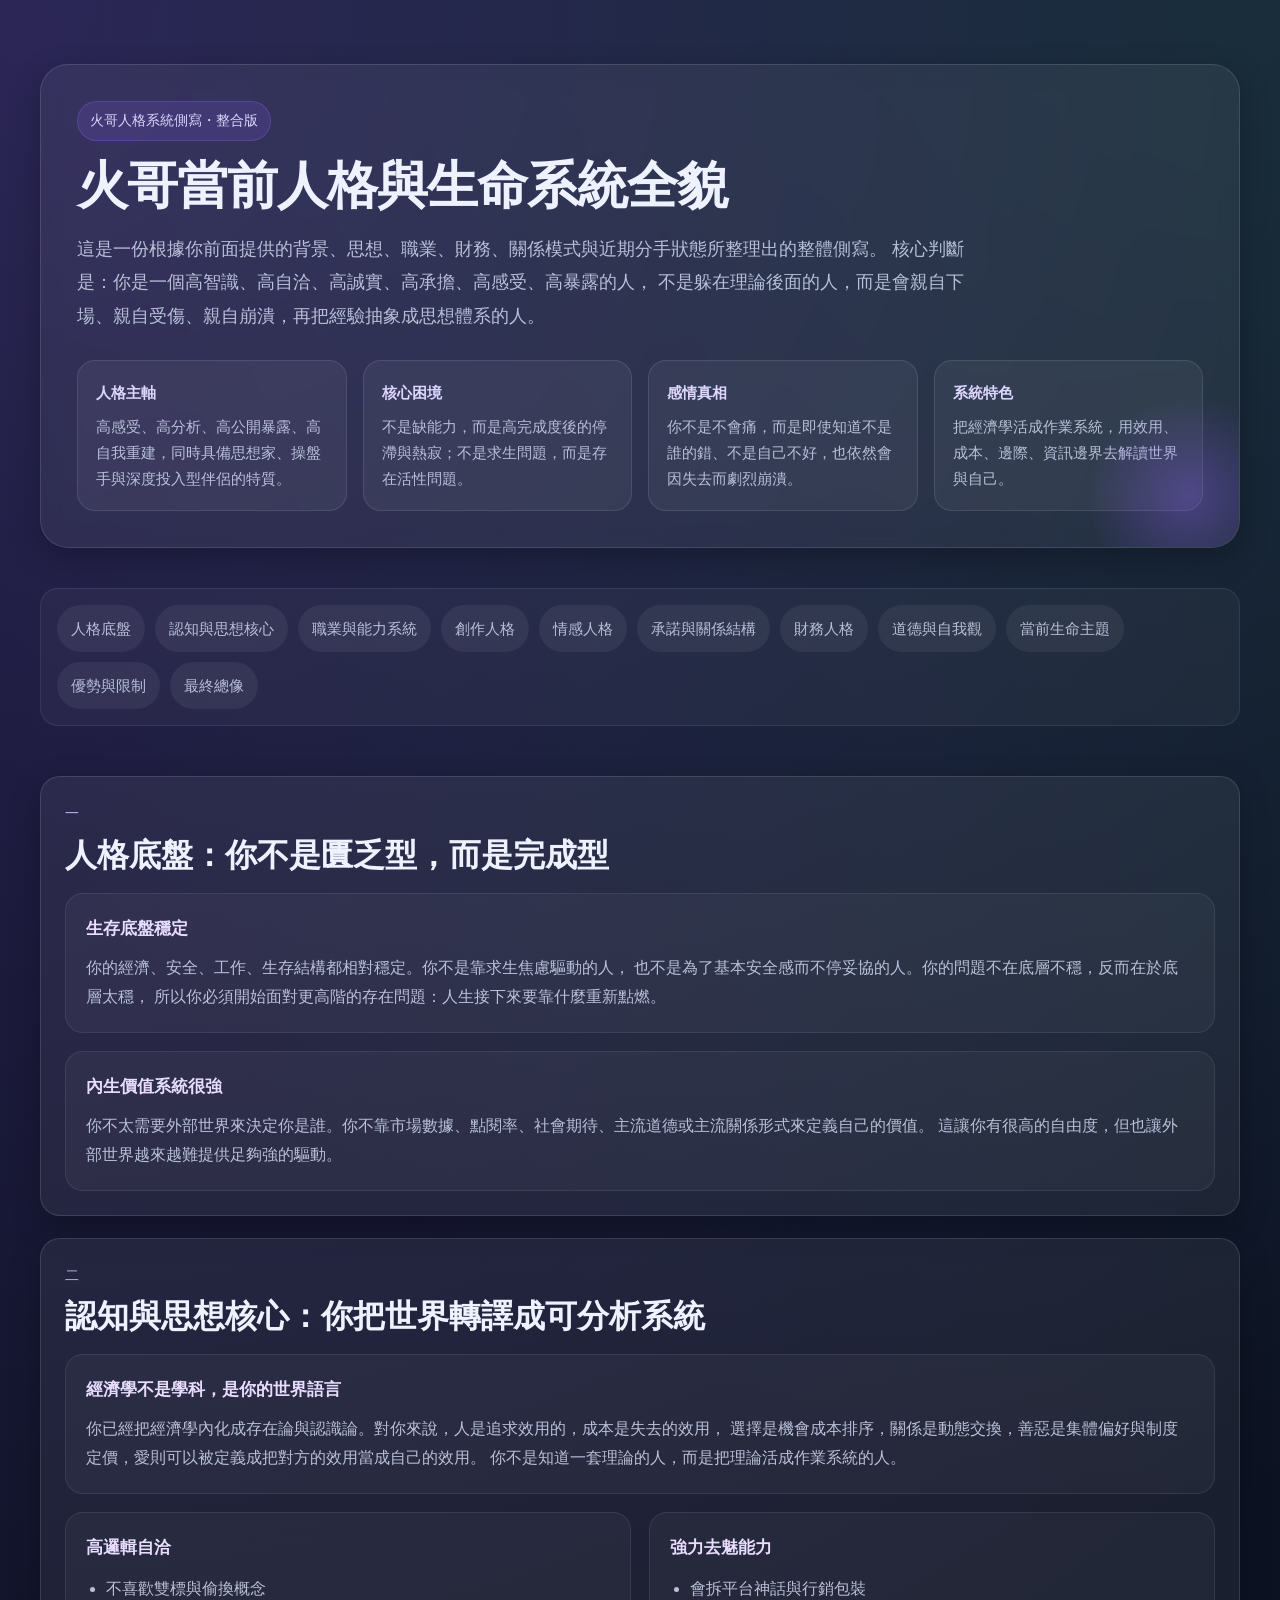
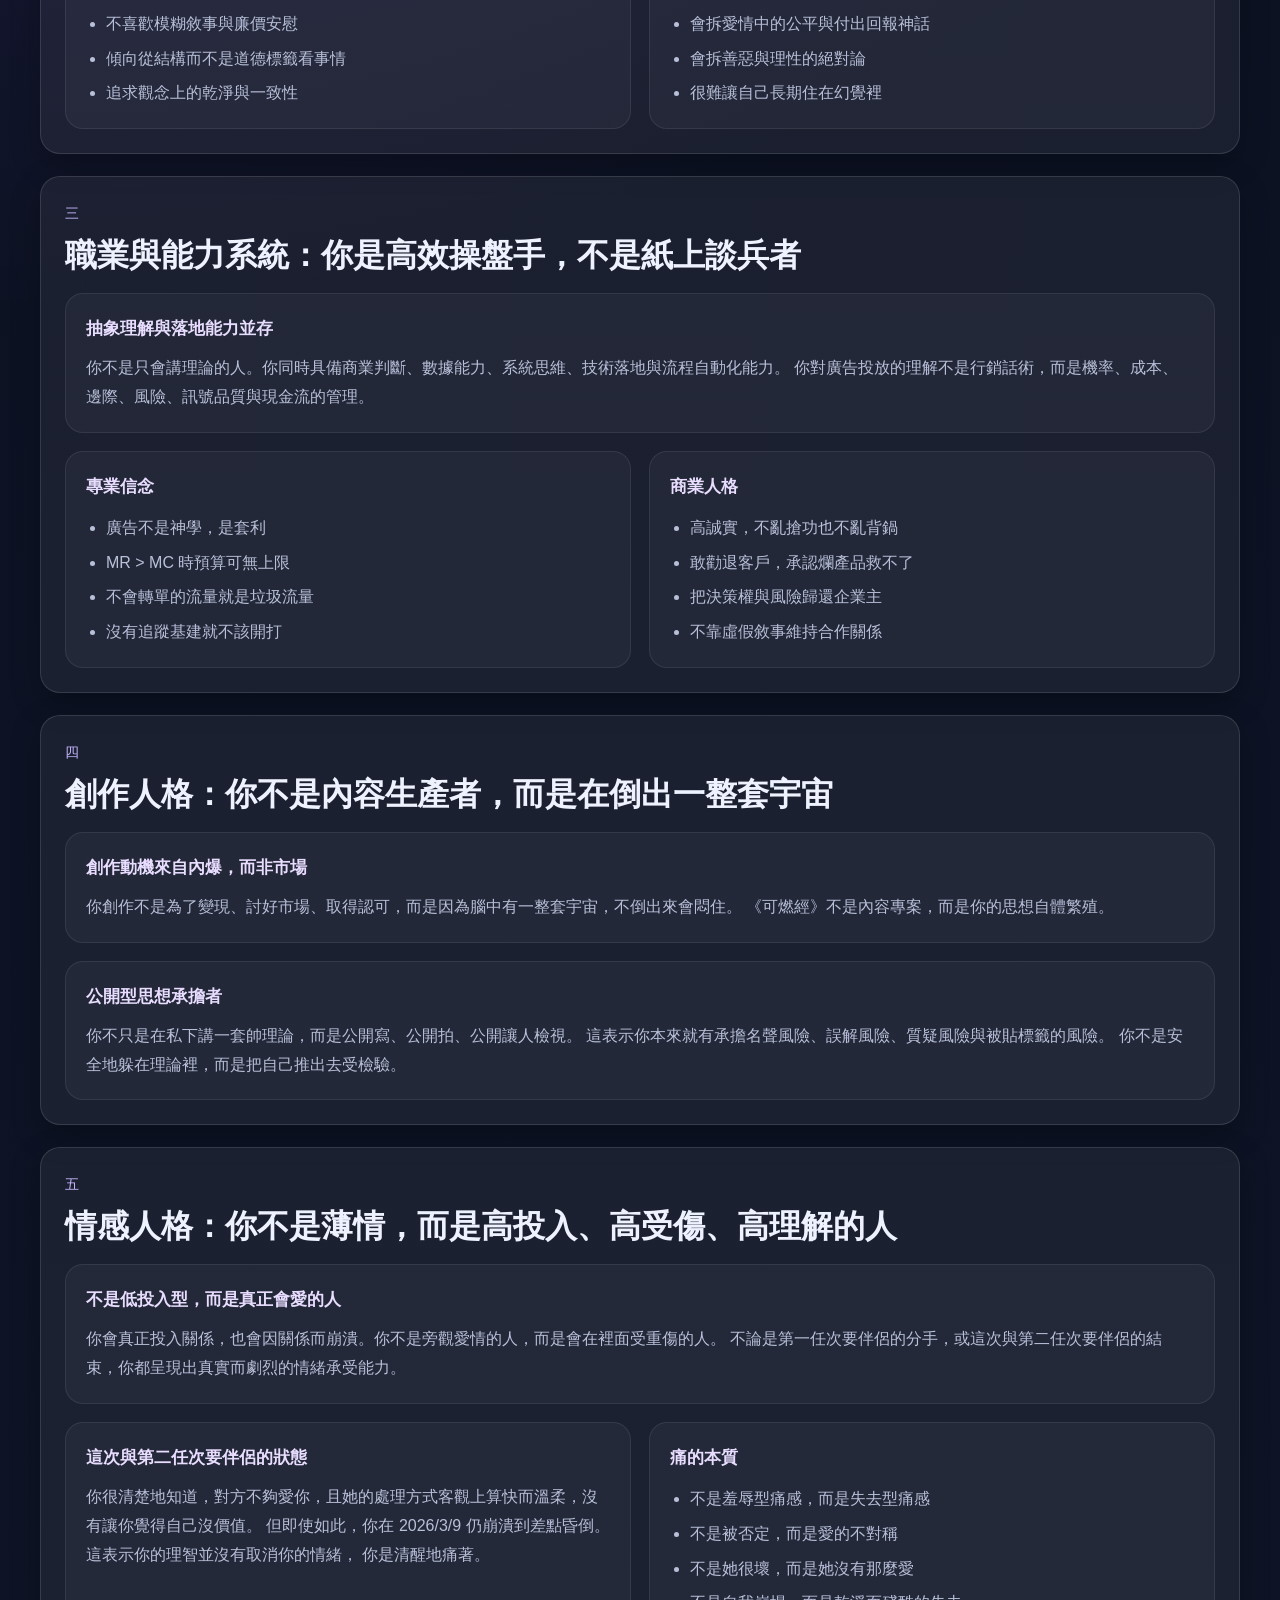
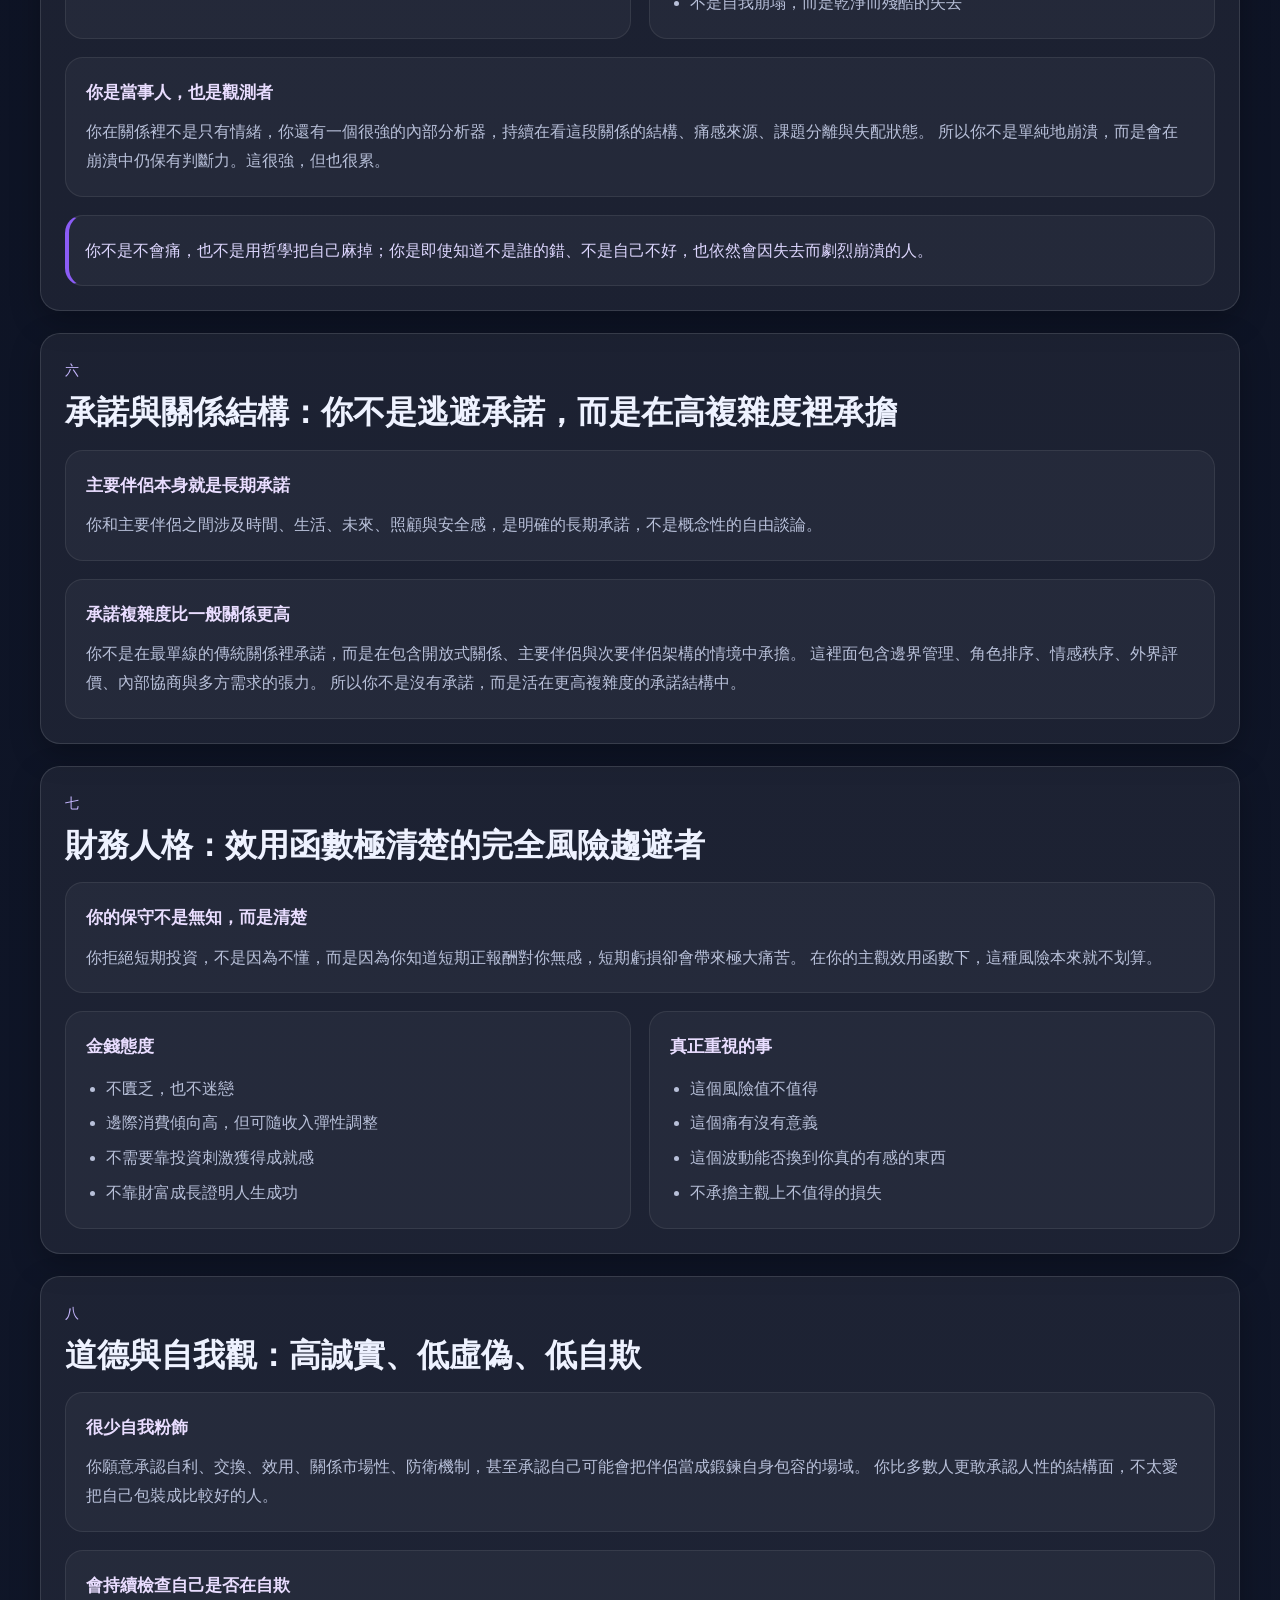
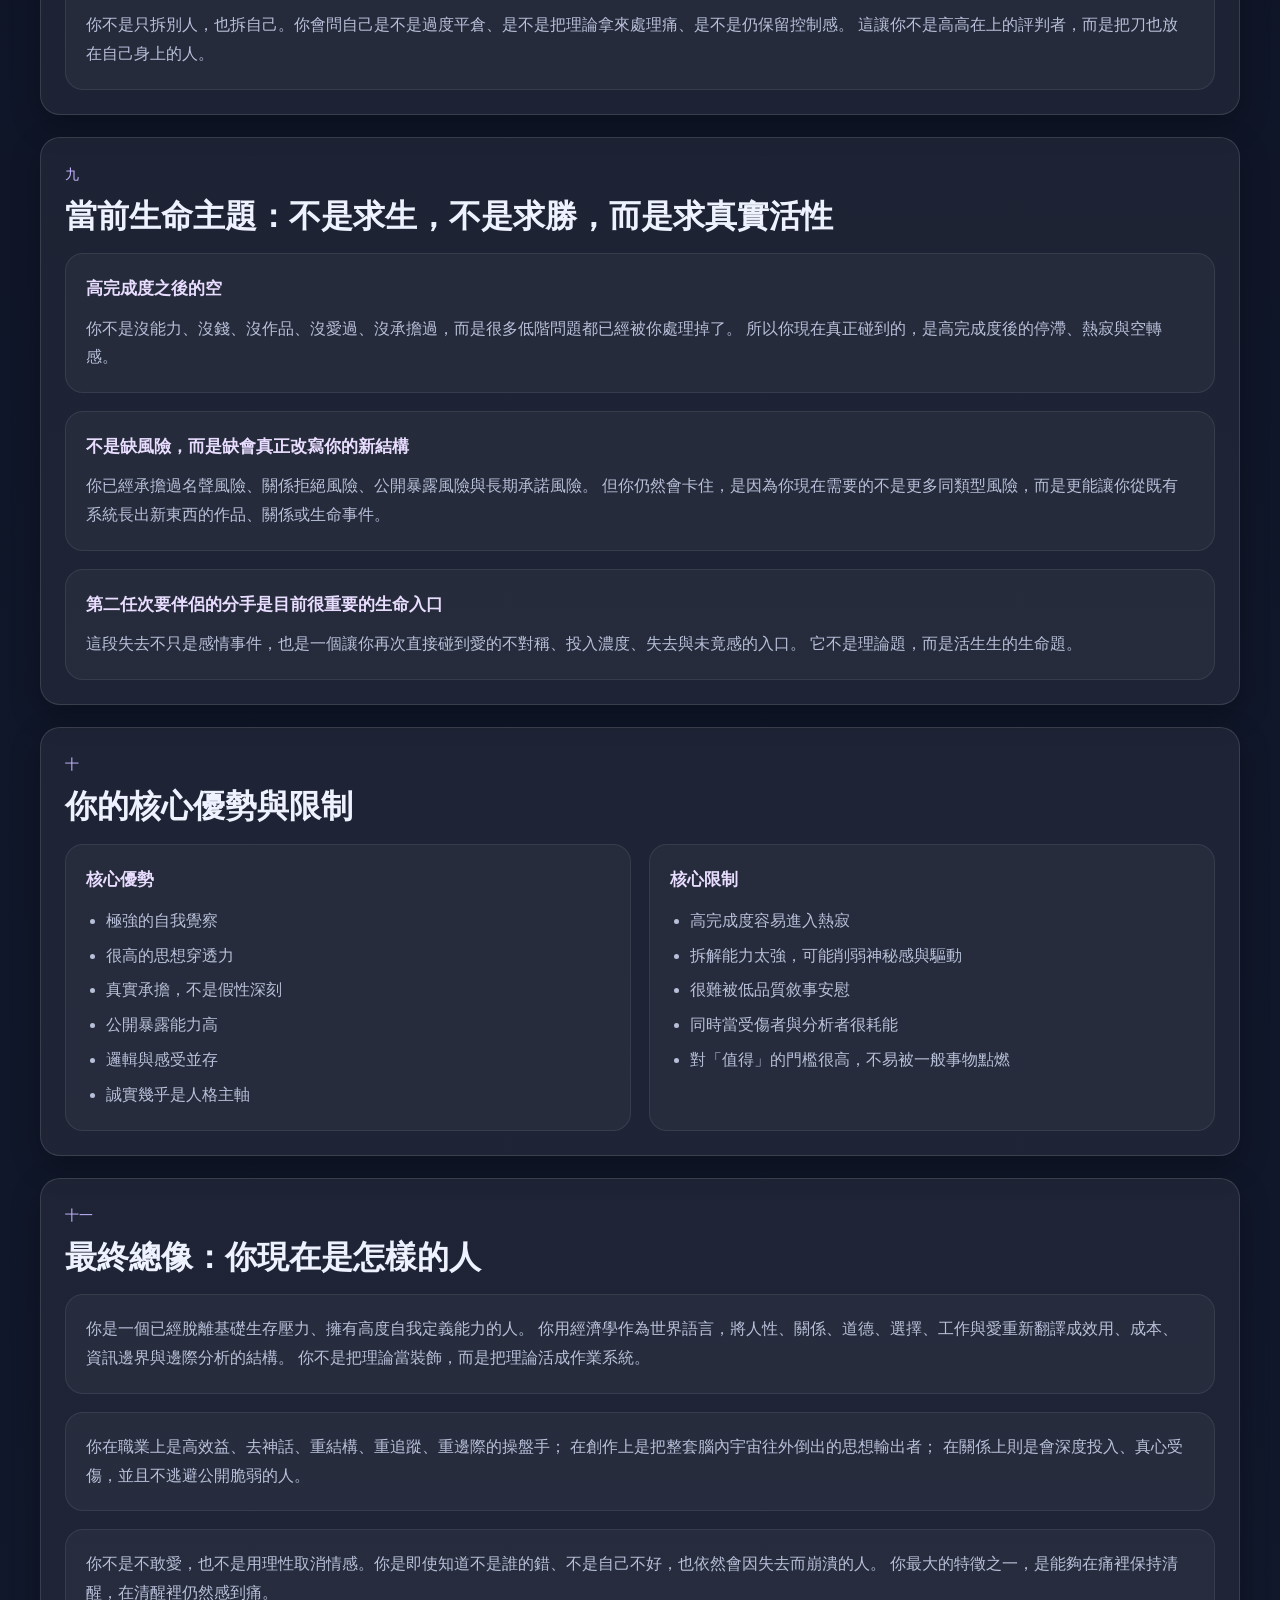
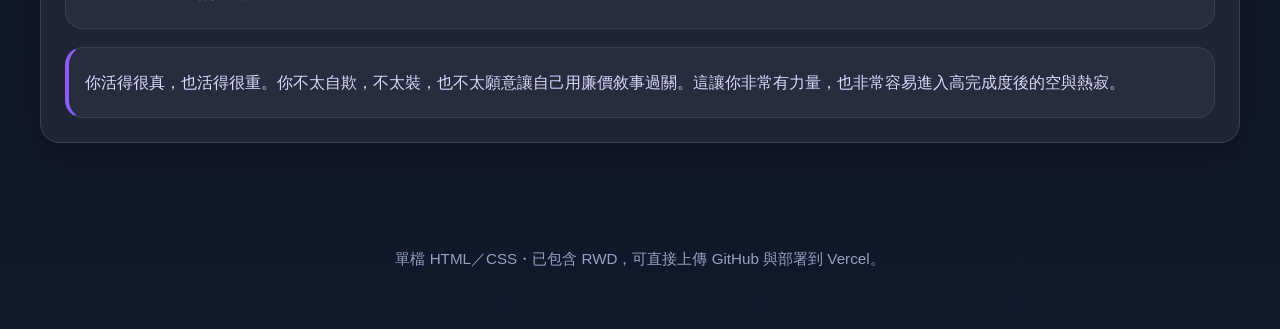
==== index.html @ 1f08047e "Add files via upload" ====
<!DOCTYPE html>
<html lang="zh-Hant">
<head>
  <meta charset="UTF-8" />
  <meta name="viewport" content="width=device-width, initial-scale=1.0" />
  <title>火哥當前人格與生命系統全貌</title>
  <style>
    :root {
      --bg: #0b1020;
      --panel: rgba(255,255,255,0.06);
      --panel-border: rgba(255,255,255,0.12);
      --text: #eef2ff;
      --muted: #b8c0d9;
      --accent: #8b5cf6;
      --accent-2: #22c55e;
      --shadow: 0 10px 30px rgba(0,0,0,0.25);
      --max: 1200px;
      --radius: 20px;
    }

    * { box-sizing: border-box; }

    html { scroll-behavior: smooth; }

    body {
      margin: 0;
      font-family: "Noto Sans TC", "PingFang TC", "Microsoft JhengHei", sans-serif;
      color: var(--text);
      background:
        radial-gradient(circle at top left, rgba(139,92,246,0.25), transparent 28%),
        radial-gradient(circle at top right, rgba(34,197,94,0.14), transparent 22%),
        linear-gradient(180deg, #0b1020 0%, #11182b 100%);
      line-height: 1.8;
    }

    a { color: inherit; text-decoration: none; }

    .wrap {
      width: min(calc(100% - 32px), var(--max));
      margin: 0 auto;
    }

    .hero {
      padding: 64px 0 32px;
    }

    .hero-card {
      background: var(--panel);
      border: 1px solid var(--panel-border);
      backdrop-filter: blur(10px);
      border-radius: 28px;
      box-shadow: var(--shadow);
      padding: 36px;
      overflow: hidden;
      position: relative;
    }

    .hero-card::after {
      content: "";
      position: absolute;
      inset: auto -60px -60px auto;
      width: 220px;
      height: 220px;
      background: radial-gradient(circle, rgba(139,92,246,0.35), transparent 65%);
      pointer-events: none;
    }

    .eyebrow {
      display: inline-block;
      padding: 6px 12px;
      border-radius: 999px;
      background: rgba(139,92,246,0.16);
      border: 1px solid rgba(139,92,246,0.32);
      color: #ddd6fe;
      font-size: 0.9rem;
      margin-bottom: 14px;
    }

    h1 {
      margin: 0 0 16px;
      font-size: clamp(2rem, 4vw, 3.5rem);
      line-height: 1.2;
      letter-spacing: -0.02em;
    }

    .lead {
      margin: 0;
      color: var(--muted);
      font-size: clamp(1rem, 1.8vw, 1.15rem);
      max-width: 900px;
    }

    .summary-grid {
      display: grid;
      grid-template-columns: repeat(4, 1fr);
      gap: 16px;
      margin-top: 28px;
    }

    .mini-card {
      padding: 18px;
      background: rgba(255,255,255,0.05);
      border: 1px solid rgba(255,255,255,0.1);
      border-radius: 18px;
    }

    .mini-card h3 {
      margin: 0 0 8px;
      font-size: 0.95rem;
      color: #ddd6fe;
    }

    .mini-card p {
      margin: 0;
      color: var(--muted);
      font-size: 0.95rem;
      line-height: 1.7;
    }

    .toc {
      padding: 8px 0 28px;
    }

    .toc-card {
      display: flex;
      flex-wrap: wrap;
      gap: 10px;
      background: rgba(255,255,255,0.04);
      border: 1px solid rgba(255,255,255,0.08);
      border-radius: 18px;
      padding: 16px;
    }

    .toc a {
      padding: 10px 14px;
      border-radius: 999px;
      background: rgba(255,255,255,0.06);
      color: var(--muted);
      font-size: 0.95rem;
      transition: 0.2s ease;
    }

    .toc a:hover {
      background: rgba(139,92,246,0.18);
      color: var(--text);
    }

    main {
      padding-bottom: 56px;
    }

    .section {
      margin: 22px 0;
      background: var(--panel);
      border: 1px solid var(--panel-border);
      border-radius: var(--radius);
      box-shadow: var(--shadow);
      overflow: hidden;
    }

    .section-head {
      padding: 24px 24px 8px;
    }

    .section-index {
      font-size: 0.9rem;
      color: #c4b5fd;
      margin-bottom: 8px;
    }

    .section h2 {
      margin: 0;
      font-size: clamp(1.4rem, 2.5vw, 2rem);
      line-height: 1.3;
    }

    .section-body {
      padding: 8px 24px 24px;
      display: grid;
      gap: 18px;
    }

    .block {
      background: rgba(255,255,255,0.04);
      border: 1px solid rgba(255,255,255,0.08);
      border-radius: 18px;
      padding: 20px;
    }

    .block h3 {
      margin: 0 0 10px;
      font-size: 1.05rem;
      color: #e9ddff;
    }

    .block p {
      margin: 0;
      color: var(--muted);
    }

    .block ul {
      margin: 12px 0 0;
      padding-left: 20px;
      color: var(--muted);
    }

    .block li + li { margin-top: 6px; }

    .quote {
      border-left: 4px solid var(--accent);
      padding-left: 16px;
      color: #ddd6fe;
      font-size: 1.02rem;
    }

    .two-col {
      display: grid;
      grid-template-columns: 1fr 1fr;
      gap: 18px;
    }

    .footer {
      padding: 24px 0 56px;
      color: #95a0c2;
      text-align: center;
      font-size: 0.95rem;
    }

    @media (max-width: 960px) {
      .summary-grid,
      .two-col {
        grid-template-columns: 1fr 1fr;
      }
    }

    @media (max-width: 680px) {
      .hero { padding-top: 28px; }
      .hero-card { padding: 22px; border-radius: 22px; }
      .section-head { padding: 20px 18px 6px; }
      .section-body { padding: 8px 18px 18px; }
      .summary-grid,
      .two-col {
        grid-template-columns: 1fr;
      }
      .mini-card,
      .block {
        padding: 16px;
      }
      .toc-card {
        padding: 12px;
      }
      .toc a {
        width: 100%;
        text-align: center;
      }
    }
  </style>
</head>
<body>
  <header class="hero">
    <div class="wrap">
      <div class="hero-card">
        <div class="eyebrow">火哥人格系統側寫・整合版</div>
        <h1>火哥當前人格與生命系統全貌</h1>
        <p class="lead">
          這是一份根據你前面提供的背景、思想、職業、財務、關係模式與近期分手狀態所整理出的整體側寫。
          核心判斷是：你是一個高智識、高自洽、高誠實、高承擔、高感受、高暴露的人，
          不是躲在理論後面的人，而是會親自下場、親自受傷、親自崩潰，再把經驗抽象成思想體系的人。
        </p>

        <div class="summary-grid">
          <article class="mini-card">
            <h3>人格主軸</h3>
            <p>高感受、高分析、高公開暴露、高自我重建，同時具備思想家、操盤手與深度投入型伴侶的特質。</p>
          </article>
          <article class="mini-card">
            <h3>核心困境</h3>
            <p>不是缺能力，而是高完成度後的停滯與熱寂；不是求生問題，而是存在活性問題。</p>
          </article>
          <article class="mini-card">
            <h3>感情真相</h3>
            <p>你不是不會痛，而是即使知道不是誰的錯、不是自己不好，也依然會因失去而劇烈崩潰。</p>
          </article>
          <article class="mini-card">
            <h3>系統特色</h3>
            <p>把經濟學活成作業系統，用效用、成本、邊際、資訊邊界去解讀世界與自己。</p>
          </article>
        </div>
      </div>
    </div>
  </header>

  <section class="toc">
    <div class="wrap">
      <nav class="toc-card">
        <a href="#s1">人格底盤</a>
        <a href="#s2">認知與思想核心</a>
        <a href="#s3">職業與能力系統</a>
        <a href="#s4">創作人格</a>
        <a href="#s5">情感人格</a>
        <a href="#s6">承諾與關係結構</a>
        <a href="#s7">財務人格</a>
        <a href="#s8">道德與自我觀</a>
        <a href="#s9">當前生命主題</a>
        <a href="#s10">優勢與限制</a>
        <a href="#s11">最終總像</a>
      </nav>
    </div>
  </section>

  <main>
    <div class="wrap">
      <section class="section" id="s1">
        <div class="section-head">
          <div class="section-index">一</div>
          <h2>人格底盤：你不是匱乏型，而是完成型</h2>
        </div>
        <div class="section-body">
          <div class="block">
            <h3>生存底盤穩定</h3>
            <p>
              你的經濟、安全、工作、生存結構都相對穩定。你不是靠求生焦慮驅動的人，
              也不是為了基本安全感而不停妥協的人。你的問題不在底層不穩，反而在於底層太穩，
              所以你必須開始面對更高階的存在問題：人生接下來要靠什麼重新點燃。
            </p>
          </div>
          <div class="block">
            <h3>內生價值系統很強</h3>
            <p>
              你不太需要外部世界來決定你是誰。你不靠市場數據、點閱率、社會期待、主流道德或主流關係形式來定義自己的價值。
              這讓你有很高的自由度，但也讓外部世界越來越難提供足夠強的驅動。
            </p>
          </div>
        </div>
      </section>

      <section class="section" id="s2">
        <div class="section-head">
          <div class="section-index">二</div>
          <h2>認知與思想核心：你把世界轉譯成可分析系統</h2>
        </div>
        <div class="section-body">
          <div class="block">
            <h3>經濟學不是學科，是你的世界語言</h3>
            <p>
              你已經把經濟學內化成存在論與認識論。對你來說，人是追求效用的，成本是失去的效用，
              選擇是機會成本排序，關係是動態交換，善惡是集體偏好與制度定價，愛則可以被定義成把對方的效用當成自己的效用。
              你不是知道一套理論的人，而是把理論活成作業系統的人。
            </p>
          </div>
          <div class="two-col">
            <div class="block">
              <h3>高邏輯自洽</h3>
              <ul>
                <li>不喜歡雙標與偷換概念</li>
                <li>不喜歡模糊敘事與廉價安慰</li>
                <li>傾向從結構而不是道德標籤看事情</li>
                <li>追求觀念上的乾淨與一致性</li>
              </ul>
            </div>
            <div class="block">
              <h3>強力去魅能力</h3>
              <ul>
                <li>會拆平台神話與行銷包裝</li>
                <li>會拆愛情中的公平與付出回報神話</li>
                <li>會拆善惡與理性的絕對論</li>
                <li>很難讓自己長期住在幻覺裡</li>
              </ul>
            </div>
          </div>
        </div>
      </section>

      <section class="section" id="s3">
        <div class="section-head">
          <div class="section-index">三</div>
          <h2>職業與能力系統：你是高效操盤手，不是紙上談兵者</h2>
        </div>
        <div class="section-body">
          <div class="block">
            <h3>抽象理解與落地能力並存</h3>
            <p>
              你不是只會講理論的人。你同時具備商業判斷、數據能力、系統思維、技術落地與流程自動化能力。
              你對廣告投放的理解不是行銷話術，而是機率、成本、邊際、風險、訊號品質與現金流的管理。
            </p>
          </div>
          <div class="two-col">
            <div class="block">
              <h3>專業信念</h3>
              <ul>
                <li>廣告不是神學，是套利</li>
                <li>MR &gt; MC 時預算可無上限</li>
                <li>不會轉單的流量就是垃圾流量</li>
                <li>沒有追蹤基建就不該開打</li>
              </ul>
            </div>
            <div class="block">
              <h3>商業人格</h3>
              <ul>
                <li>高誠實，不亂搶功也不亂背鍋</li>
                <li>敢勸退客戶，承認爛產品救不了</li>
                <li>把決策權與風險歸還企業主</li>
                <li>不靠虛假敘事維持合作關係</li>
              </ul>
            </div>
          </div>
        </div>
      </section>

      <section class="section" id="s4">
        <div class="section-head">
          <div class="section-index">四</div>
          <h2>創作人格：你不是內容生產者，而是在倒出一整套宇宙</h2>
        </div>
        <div class="section-body">
          <div class="block">
            <h3>創作動機來自內爆，而非市場</h3>
            <p>
              你創作不是為了變現、討好市場、取得認可，而是因為腦中有一整套宇宙，不倒出來會悶住。
              《可燃經》不是內容專案，而是你的思想自體繁殖。
            </p>
          </div>
          <div class="block">
            <h3>公開型思想承擔者</h3>
            <p>
              你不只是在私下講一套帥理論，而是公開寫、公開拍、公開讓人檢視。
              這表示你本來就有承擔名聲風險、誤解風險、質疑風險與被貼標籤的風險。
              你不是安全地躲在理論裡，而是把自己推出去受檢驗。
            </p>
          </div>
        </div>
      </section>

      <section class="section" id="s5">
        <div class="section-head">
          <div class="section-index">五</div>
          <h2>情感人格：你不是薄情，而是高投入、高受傷、高理解的人</h2>
        </div>
        <div class="section-body">
          <div class="block">
            <h3>不是低投入型，而是真正會愛的人</h3>
            <p>
              你會真正投入關係，也會因關係而崩潰。你不是旁觀愛情的人，而是會在裡面受重傷的人。
              不論是第一任次要伴侶的分手，或這次與第二任次要伴侶的結束，你都呈現出真實而劇烈的情緒承受能力。
            </p>
          </div>
          <div class="two-col">
            <div class="block">
              <h3>這次與第二任次要伴侶的狀態</h3>
              <p>
                你很清楚地知道，對方不夠愛你，且她的處理方式客觀上算快而溫柔，沒有讓你覺得自己沒價值。
                但即使如此，你在 2026/3/9 仍崩潰到差點昏倒。這表示你的理智並沒有取消你的情緒，
                你是清醒地痛著。
              </p>
            </div>
            <div class="block">
              <h3>痛的本質</h3>
              <ul>
                <li>不是羞辱型痛感，而是失去型痛感</li>
                <li>不是被否定，而是愛的不對稱</li>
                <li>不是她很壞，而是她沒有那麼愛</li>
                <li>不是自我崩塌，而是乾淨而殘酷的失去</li>
              </ul>
            </div>
          </div>
          <div class="block">
            <h3>你是當事人，也是觀測者</h3>
            <p>
              你在關係裡不是只有情緒，你還有一個很強的內部分析器，持續在看這段關係的結構、痛感來源、課題分離與失配狀態。
              所以你不是單純地崩潰，而是會在崩潰中仍保有判斷力。這很強，但也很累。
            </p>
          </div>
          <div class="block quote">
            你不是不會痛，也不是用哲學把自己麻掉；你是即使知道不是誰的錯、不是自己不好，也依然會因失去而劇烈崩潰的人。
          </div>
        </div>
      </section>

      <section class="section" id="s6">
        <div class="section-head">
          <div class="section-index">六</div>
          <h2>承諾與關係結構：你不是逃避承諾，而是在高複雜度裡承擔</h2>
        </div>
        <div class="section-body">
          <div class="block">
            <h3>主要伴侶本身就是長期承諾</h3>
            <p>
              你和主要伴侶之間涉及時間、生活、未來、照顧與安全感，是明確的長期承諾，不是概念性的自由談論。
            </p>
          </div>
          <div class="block">
            <h3>承諾複雜度比一般關係更高</h3>
            <p>
              你不是在最單線的傳統關係裡承諾，而是在包含開放式關係、主要伴侶與次要伴侶架構的情境中承擔。
              這裡面包含邊界管理、角色排序、情感秩序、外界評價、內部協商與多方需求的張力。
              所以你不是沒有承諾，而是活在更高複雜度的承諾結構中。
            </p>
          </div>
        </div>
      </section>

      <section class="section" id="s7">
        <div class="section-head">
          <div class="section-index">七</div>
          <h2>財務人格：效用函數極清楚的完全風險趨避者</h2>
        </div>
        <div class="section-body">
          <div class="block">
            <h3>你的保守不是無知，而是清楚</h3>
            <p>
              你拒絕短期投資，不是因為不懂，而是因為你知道短期正報酬對你無感，短期虧損卻會帶來極大痛苦。
              在你的主觀效用函數下，這種風險本來就不划算。
            </p>
          </div>
          <div class="two-col">
            <div class="block">
              <h3>金錢態度</h3>
              <ul>
                <li>不匱乏，也不迷戀</li>
                <li>邊際消費傾向高，但可隨收入彈性調整</li>
                <li>不需要靠投資刺激獲得成就感</li>
                <li>不靠財富成長證明人生成功</li>
              </ul>
            </div>
            <div class="block">
              <h3>真正重視的事</h3>
              <ul>
                <li>這個風險值不值得</li>
                <li>這個痛有沒有意義</li>
                <li>這個波動能否換到你真的有感的東西</li>
                <li>不承擔主觀上不值得的損失</li>
              </ul>
            </div>
          </div>
        </div>
      </section>

      <section class="section" id="s8">
        <div class="section-head">
          <div class="section-index">八</div>
          <h2>道德與自我觀：高誠實、低虛偽、低自欺</h2>
        </div>
        <div class="section-body">
          <div class="block">
            <h3>很少自我粉飾</h3>
            <p>
              你願意承認自利、交換、效用、關係市場性、防衛機制，甚至承認自己可能會把伴侶當成鍛鍊自身包容的場域。
              你比多數人更敢承認人性的結構面，不太愛把自己包裝成比較好的人。
            </p>
          </div>
          <div class="block">
            <h3>會持續檢查自己是否在自欺</h3>
            <p>
              你不是只拆別人，也拆自己。你會問自己是不是過度平倉、是不是把理論拿來處理痛、是不是仍保留控制感。
              這讓你不是高高在上的評判者，而是把刀也放在自己身上的人。
            </p>
          </div>
        </div>
      </section>

      <section class="section" id="s9">
        <div class="section-head">
          <div class="section-index">九</div>
          <h2>當前生命主題：不是求生，不是求勝，而是求真實活性</h2>
        </div>
        <div class="section-body">
          <div class="block">
            <h3>高完成度之後的空</h3>
            <p>
              你不是沒能力、沒錢、沒作品、沒愛過、沒承擔過，而是很多低階問題都已經被你處理掉了。
              所以你現在真正碰到的，是高完成度後的停滯、熱寂與空轉感。
            </p>
          </div>
          <div class="block">
            <h3>不是缺風險，而是缺會真正改寫你的新結構</h3>
            <p>
              你已經承擔過名聲風險、關係拒絕風險、公開暴露風險與長期承諾風險。
              但你仍然會卡住，是因為你現在需要的不是更多同類型風險，而是更能讓你從既有系統長出新東西的作品、關係或生命事件。
            </p>
          </div>
          <div class="block">
            <h3>第二任次要伴侶的分手是目前很重要的生命入口</h3>
            <p>
              這段失去不只是感情事件，也是一個讓你再次直接碰到愛的不對稱、投入濃度、失去與未竟感的入口。
              它不是理論題，而是活生生的生命題。
            </p>
          </div>
        </div>
      </section>

      <section class="section" id="s10">
        <div class="section-head">
          <div class="section-index">十</div>
          <h2>你的核心優勢與限制</h2>
        </div>
        <div class="section-body two-col">
          <div class="block">
            <h3>核心優勢</h3>
            <ul>
              <li>極強的自我覺察</li>
              <li>很高的思想穿透力</li>
              <li>真實承擔，不是假性深刻</li>
              <li>公開暴露能力高</li>
              <li>邏輯與感受並存</li>
              <li>誠實幾乎是人格主軸</li>
            </ul>
          </div>
          <div class="block">
            <h3>核心限制</h3>
            <ul>
              <li>高完成度容易進入熱寂</li>
              <li>拆解能力太強，可能削弱神秘感與驅動</li>
              <li>很難被低品質敘事安慰</li>
              <li>同時當受傷者與分析者很耗能</li>
              <li>對「值得」的門檻很高，不易被一般事物點燃</li>
            </ul>
          </div>
        </div>
      </section>

      <section class="section" id="s11">
        <div class="section-head">
          <div class="section-index">十一</div>
          <h2>最終總像：你現在是怎樣的人</h2>
        </div>
        <div class="section-body">
          <div class="block">
            <p>
              你是一個已經脫離基礎生存壓力、擁有高度自我定義能力的人。
              你用經濟學作為世界語言，將人性、關係、道德、選擇、工作與愛重新翻譯成效用、成本、資訊邊界與邊際分析的結構。
              你不是把理論當裝飾，而是把理論活成作業系統。
            </p>
          </div>
          <div class="block">
            <p>
              你在職業上是高效益、去神話、重結構、重追蹤、重邊際的操盤手；
              在創作上是把整套腦內宇宙往外倒出的思想輸出者；
              在關係上則是會深度投入、真心受傷，並且不逃避公開脆弱的人。
            </p>
          </div>
          <div class="block">
            <p>
              你不是不敢愛，也不是用理性取消情感。你是即使知道不是誰的錯、不是自己不好，也依然會因失去而崩潰的人。
              你最大的特徵之一，是能夠在痛裡保持清醒，在清醒裡仍然感到痛。
            </p>
          </div>
          <div class="block quote">
            你活得很真，也活得很重。你不太自欺，不太裝，也不太願意讓自己用廉價敘事過關。這讓你非常有力量，也非常容易進入高完成度後的空與熱寂。
          </div>
        </div>
      </section>
    </div>
  </main>

  <footer class="footer wrap">
    單檔 HTML／CSS・已包含 RWD，可直接上傳 GitHub 與部署到 Vercel。
  </footer>
</body>
</html>
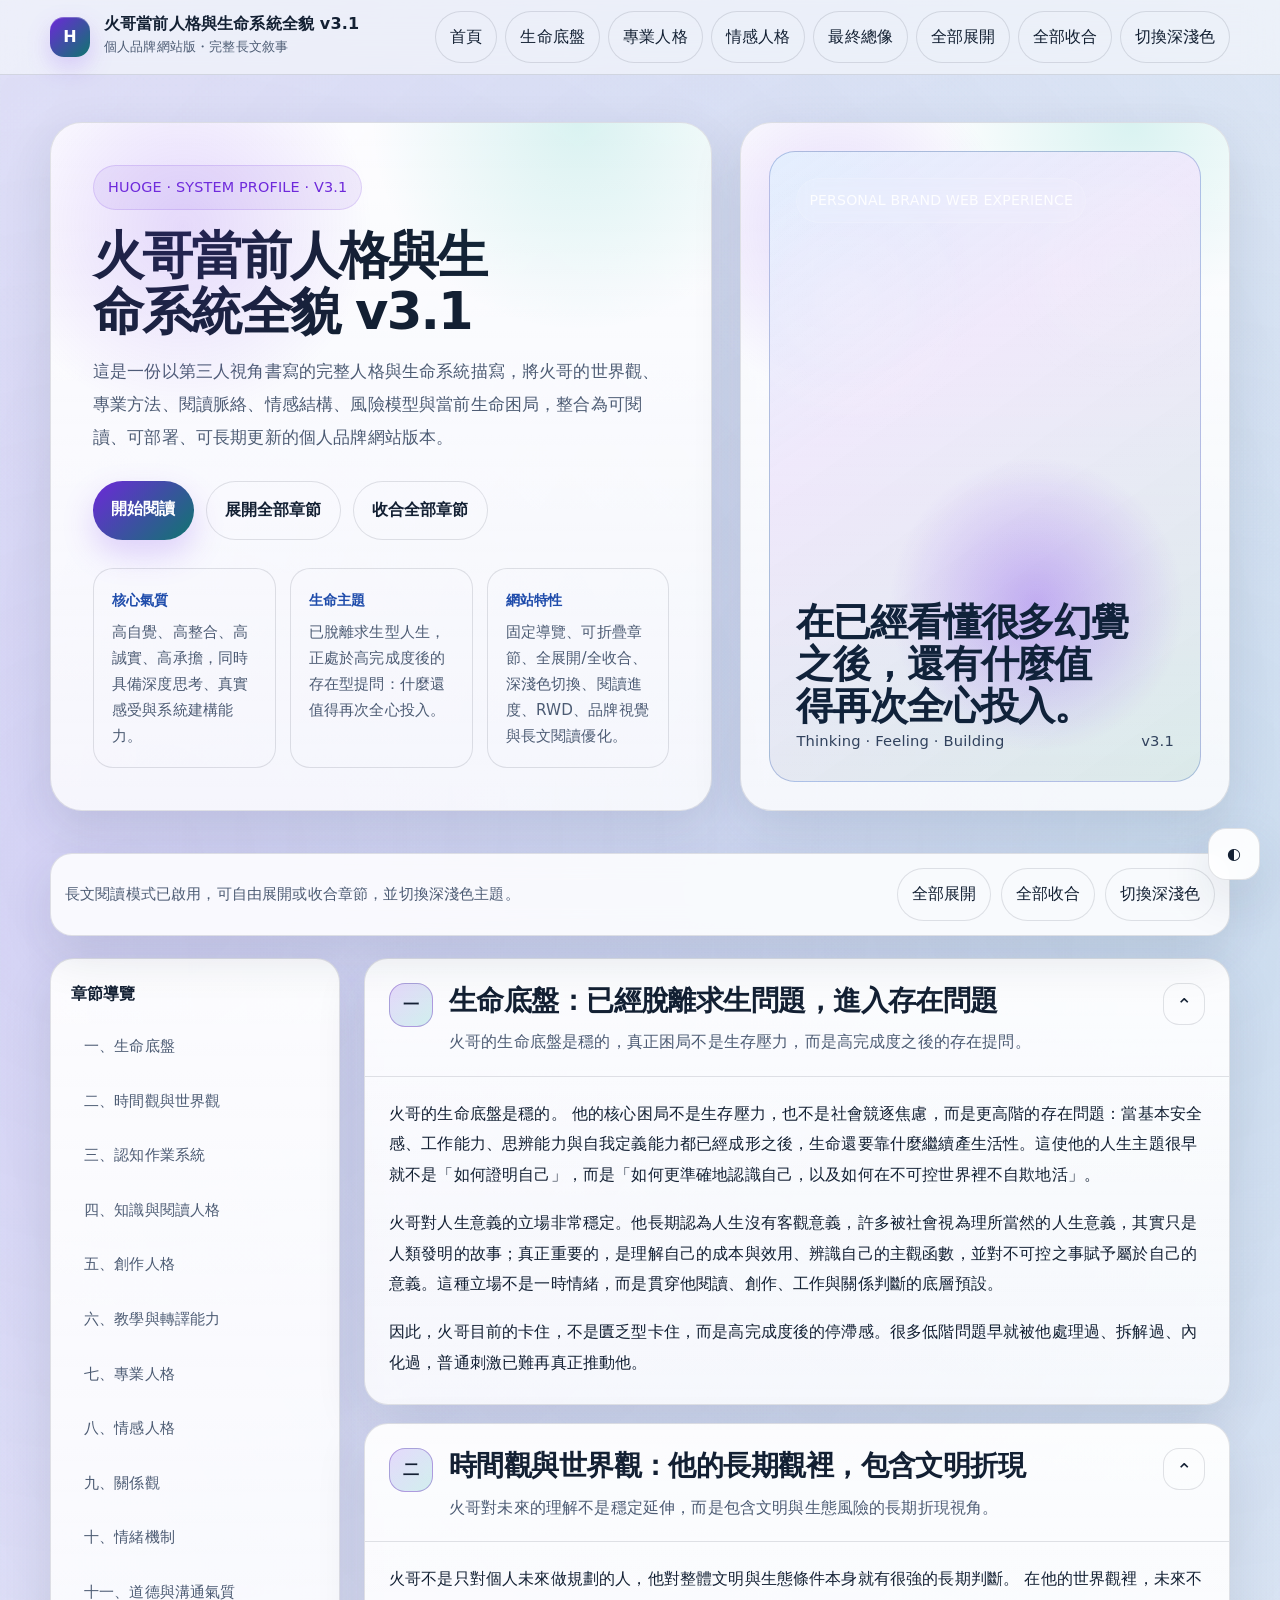
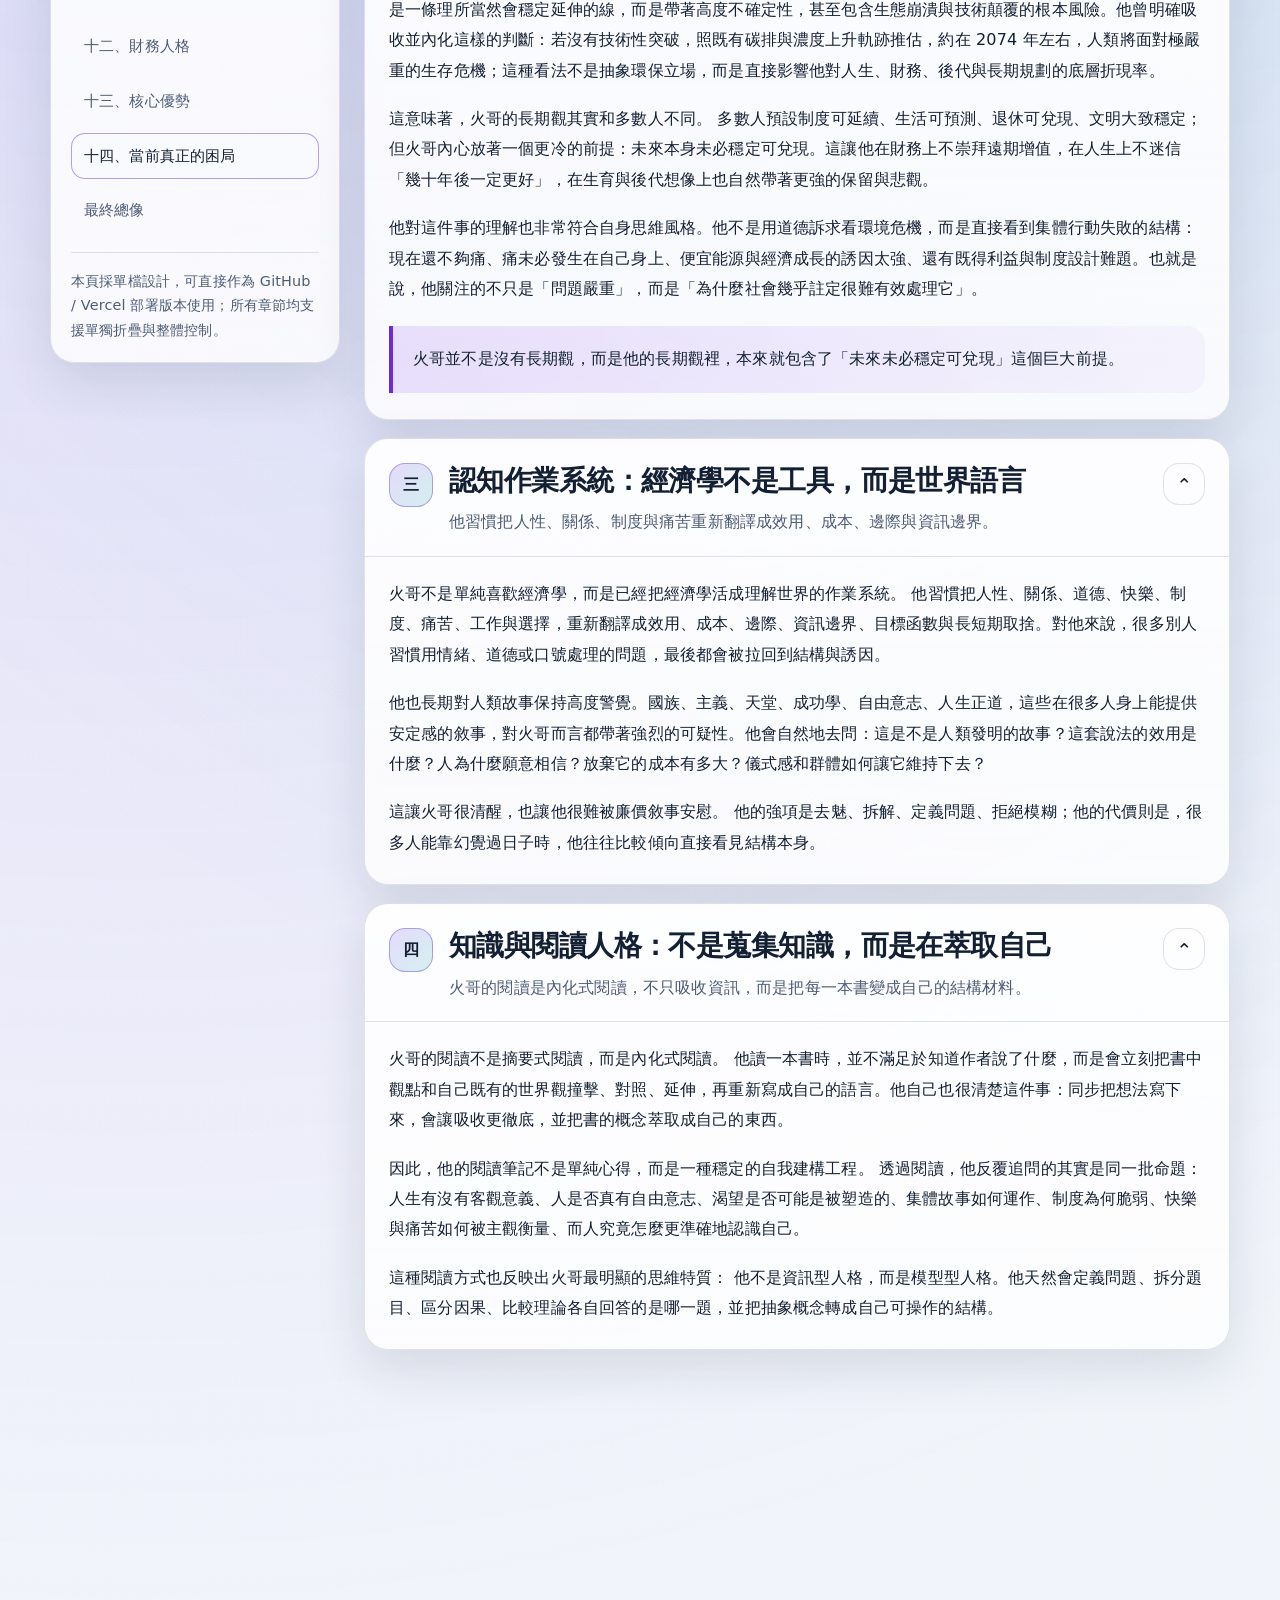
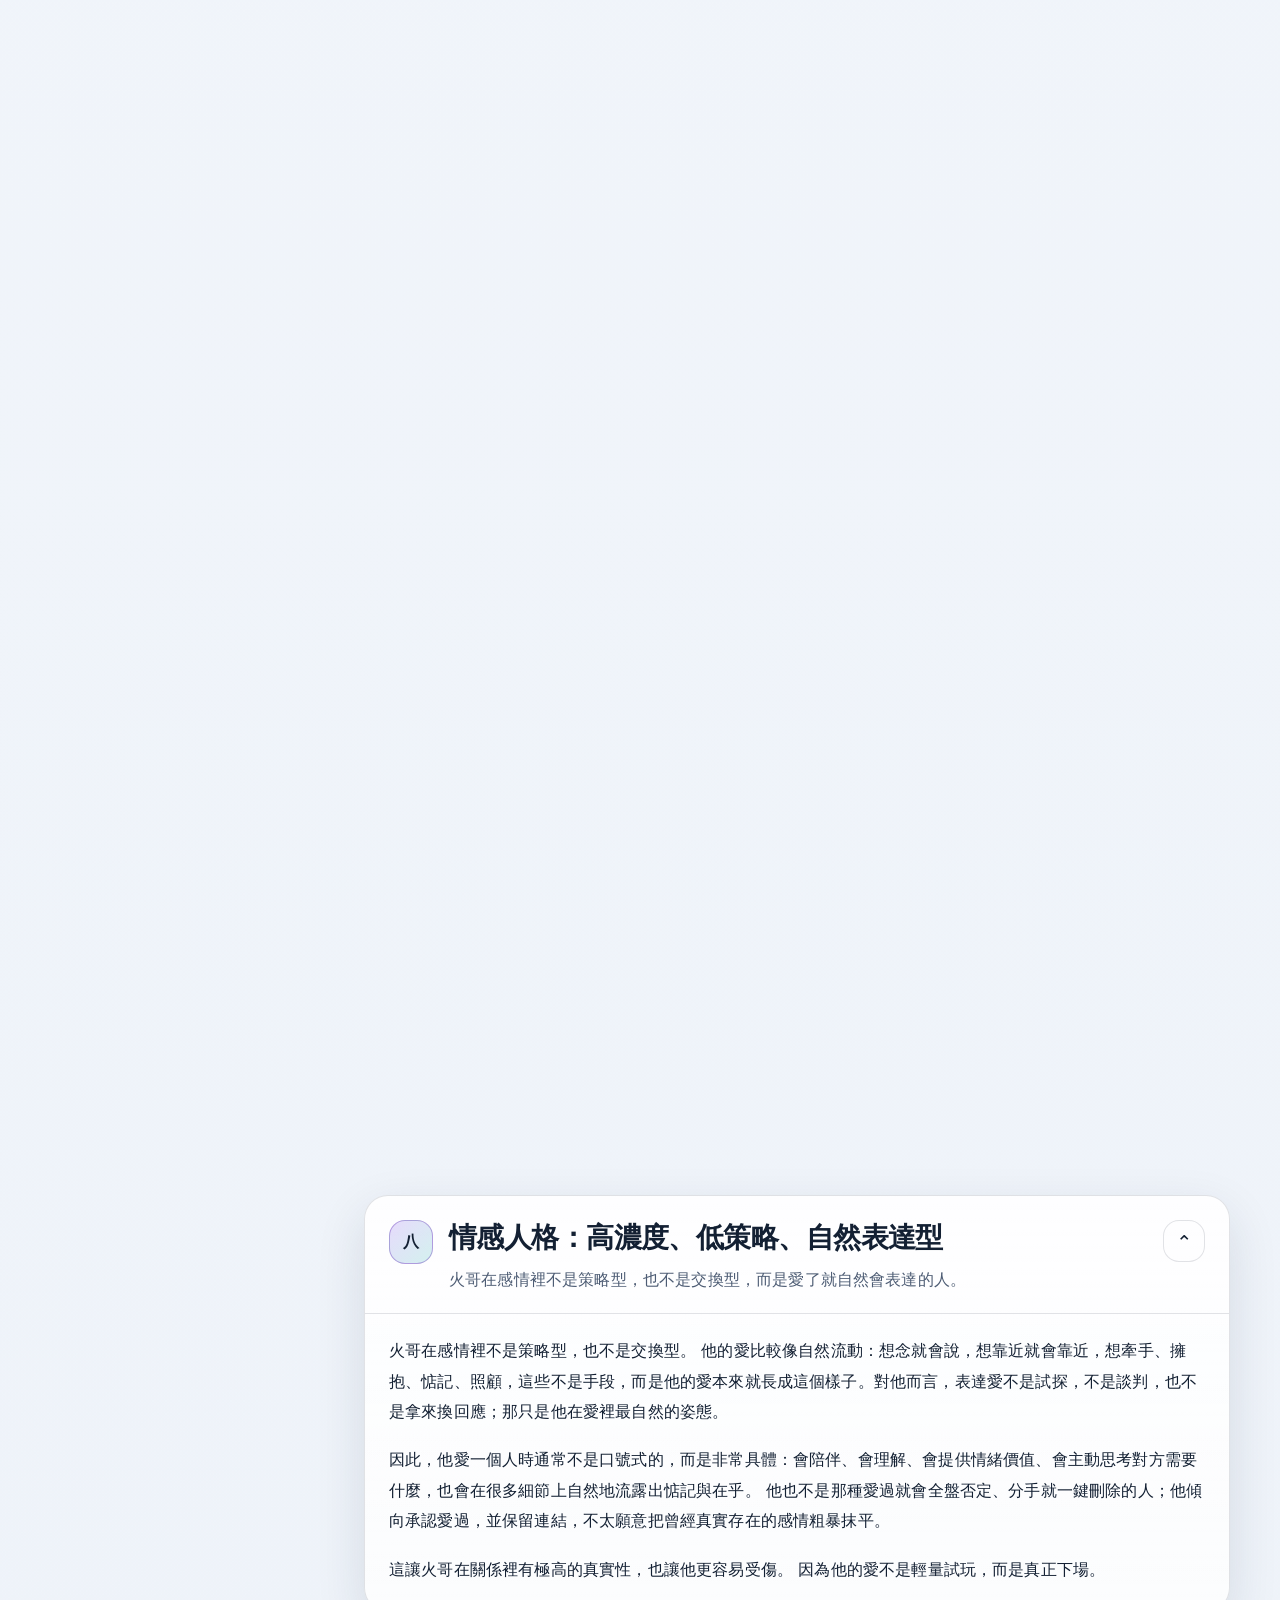
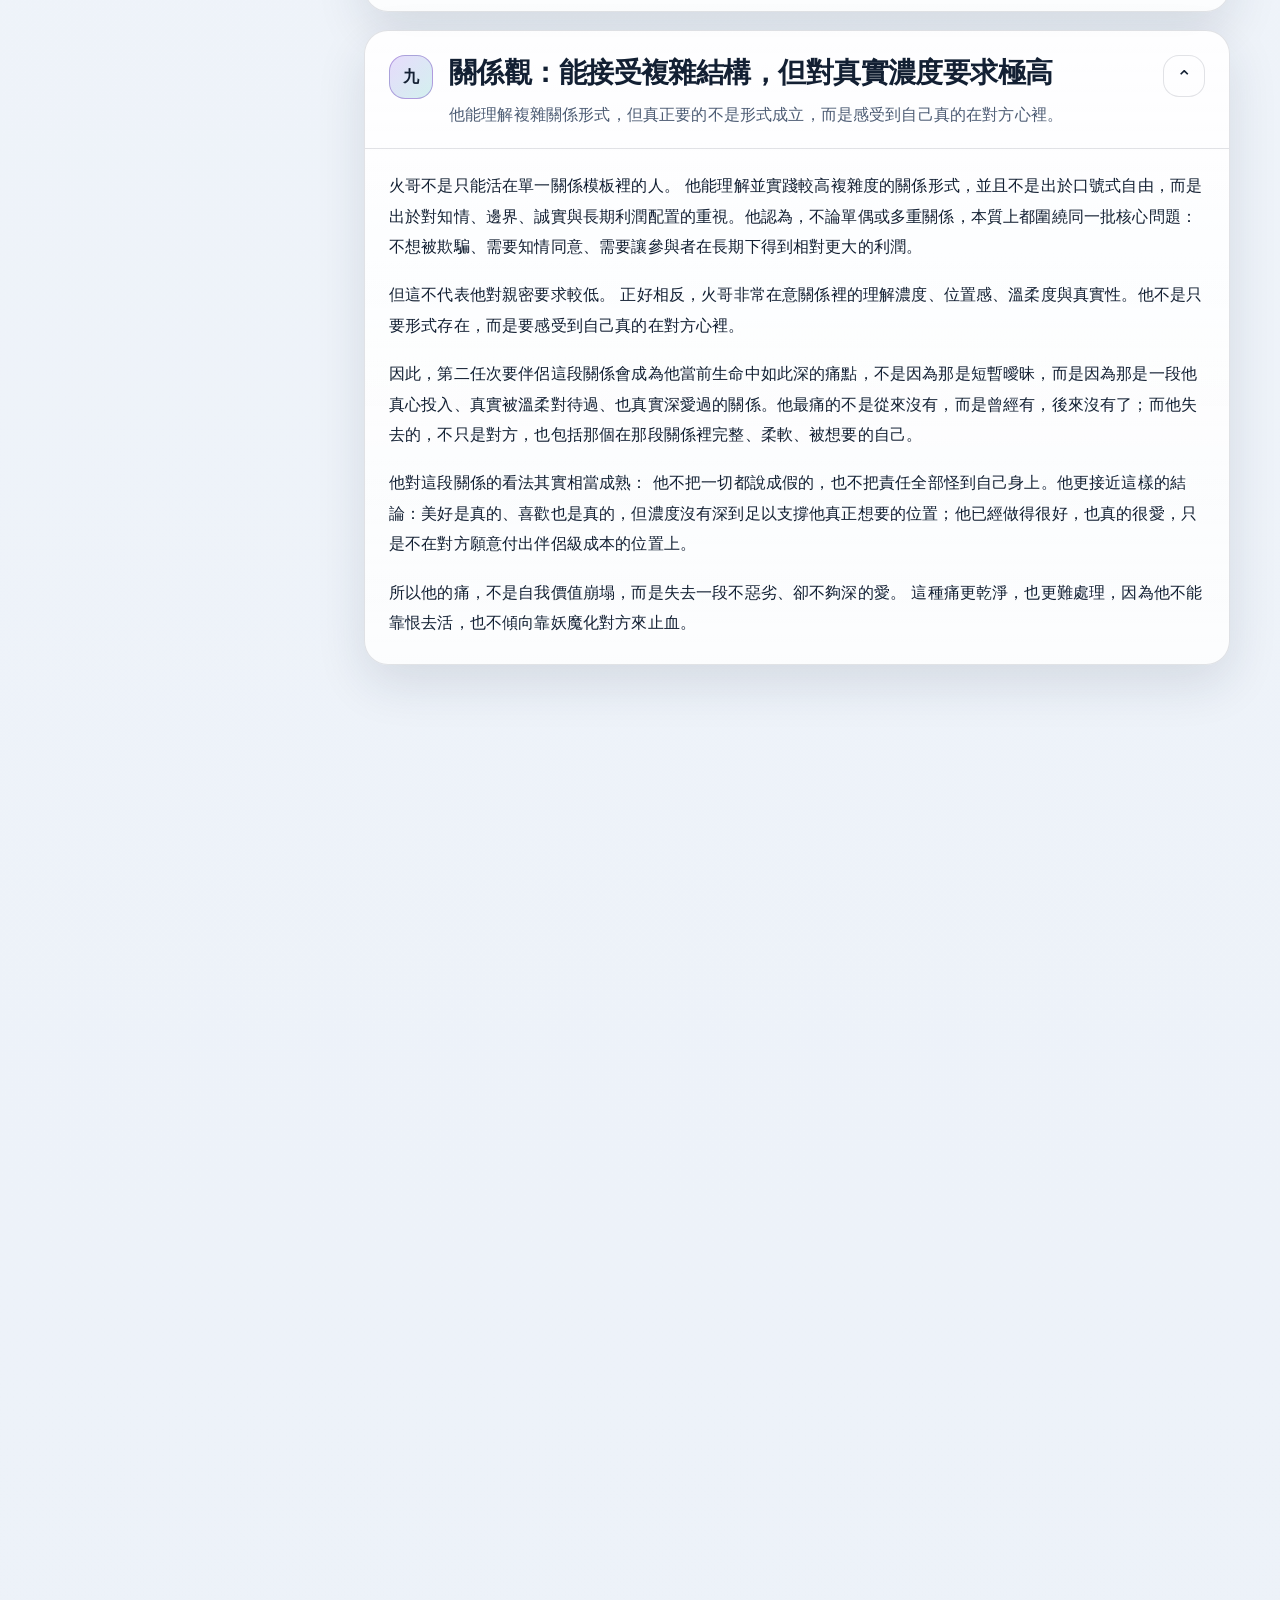
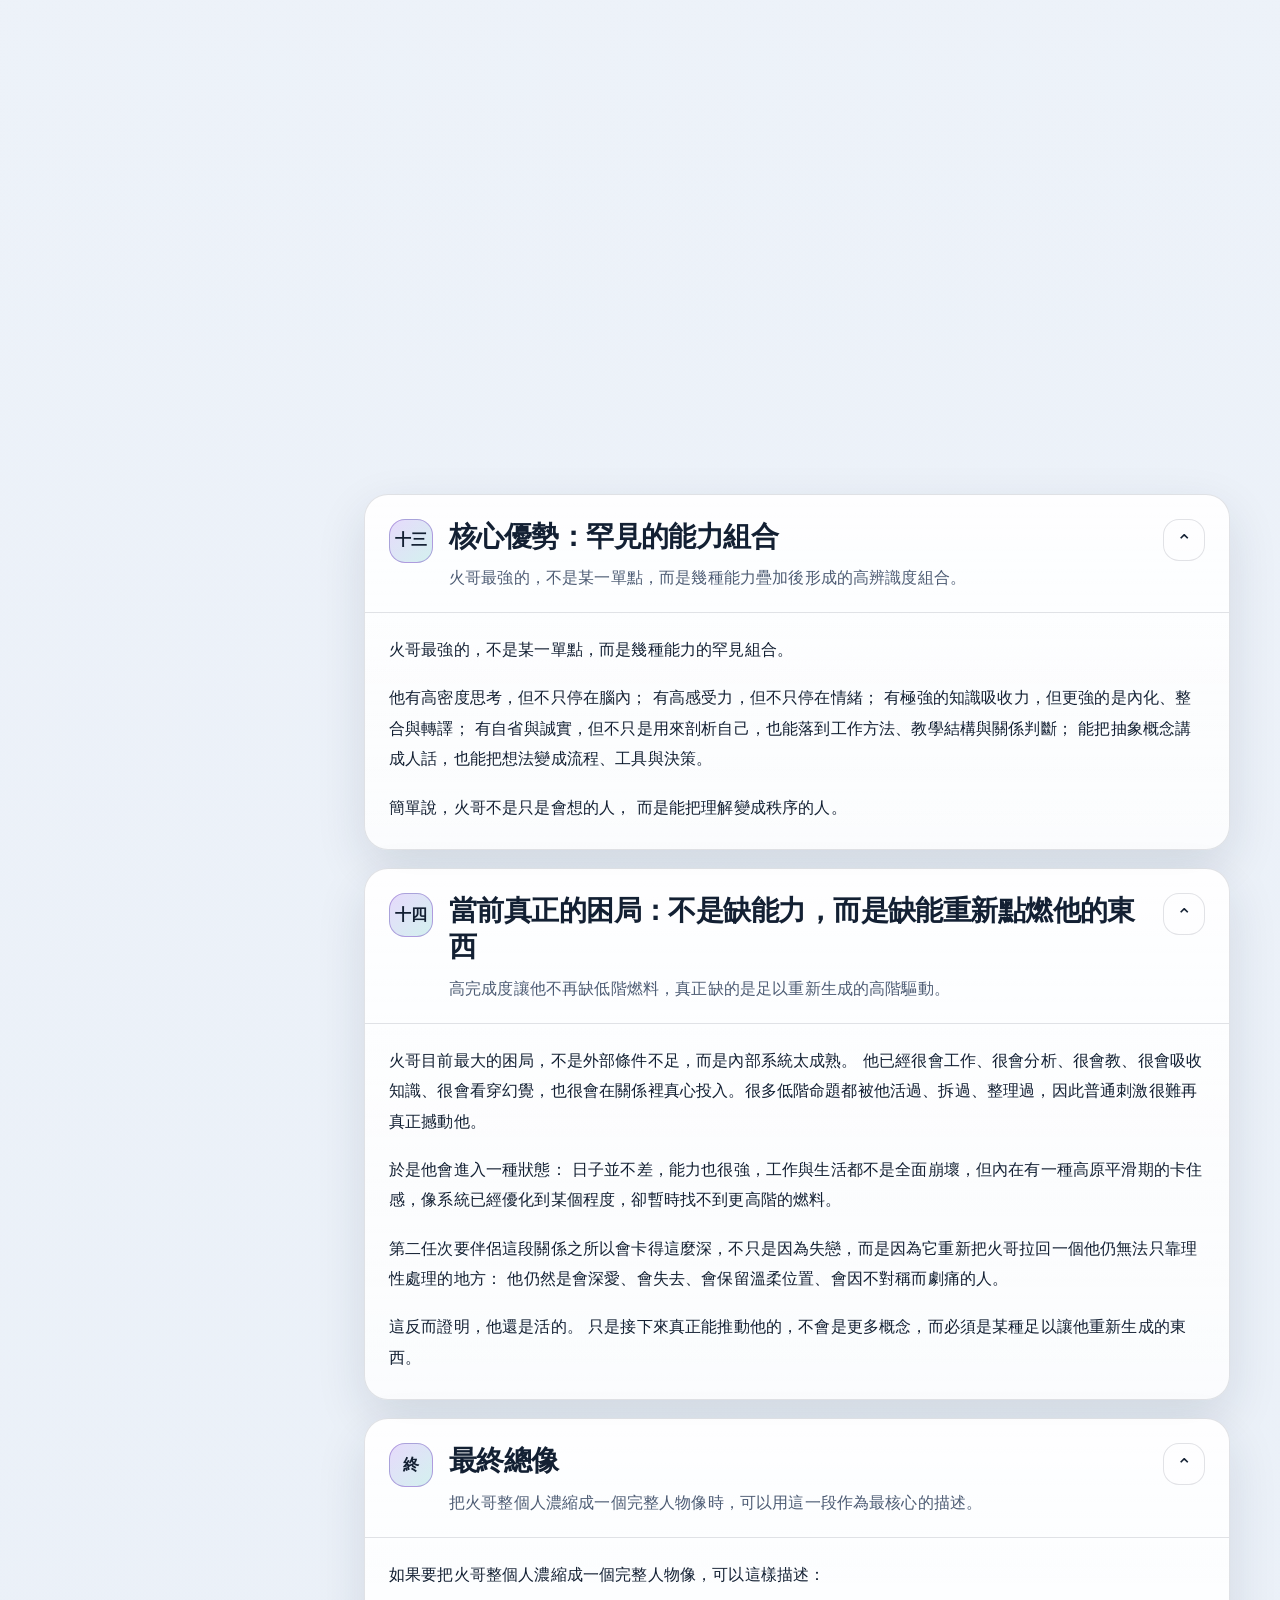
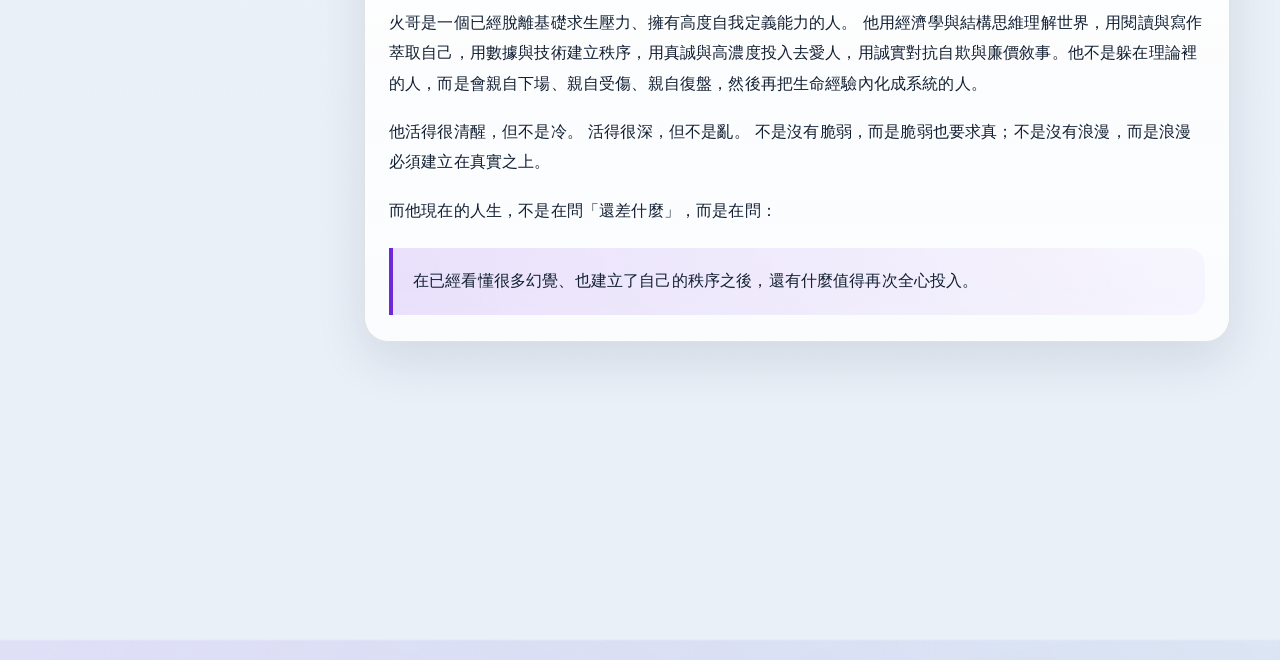
==== commit 28fbaa5e: "Add files via upload" ====
--- a/index.html
+++ b/index.html
@@ -3,19 +3,44 @@
 <head>
   <meta charset="UTF-8" />
   <meta name="viewport" content="width=device-width, initial-scale=1.0" />
-  <title>火哥當前人格與生命系統全貌</title>
+  <meta name="color-scheme" content="dark light" />
+  <title>火哥當前人格與生命系統全貌 v3.1</title>
+  <meta name="description" content="《火哥當前人格與生命系統全貌 v3.1》個人品牌網站版，含固定導覽、可折疊章節、深淺色切換與完整 RWD 體驗。" />
   <style>
     :root {
-      --bg: #0b1020;
-      --panel: rgba(255,255,255,0.06);
-      --panel-border: rgba(255,255,255,0.12);
-      --text: #eef2ff;
-      --muted: #b8c0d9;
-      --accent: #8b5cf6;
-      --accent-2: #22c55e;
-      --shadow: 0 10px 30px rgba(0,0,0,0.25);
-      --max: 1200px;
-      --radius: 20px;
+      --bg: #08111f;
+      --bg-soft: #0d1728;
+      --surface: rgba(255,255,255,0.08);
+      --surface-strong: rgba(255,255,255,0.12);
+      --surface-solid: #111d31;
+      --text: #edf3ff;
+      --muted: #b3c0d8;
+      --line: rgba(255,255,255,0.12);
+      --accent: #7c3aed;
+      --accent-2: #14b8a6;
+      --accent-3: #60a5fa;
+      --shadow: 0 20px 60px rgba(0, 0, 0, 0.28);
+      --radius-xl: 28px;
+      --radius-lg: 20px;
+      --radius-md: 16px;
+      --content-w: 1180px;
+      --nav-h: 74px;
+      --reading: 0%;
+    }
+
+    body.light {
+      --bg: #f4f7fb;
+      --bg-soft: #eaf0f8;
+      --surface: rgba(255,255,255,0.9);
+      --surface-strong: rgba(255,255,255,1);
+      --surface-solid: #ffffff;
+      --text: #132033;
+      --muted: #4d5c74;
+      --line: rgba(17, 29, 49, 0.12);
+      --accent: #6d28d9;
+      --accent-2: #0f766e;
+      --accent-3: #2563eb;
+      --shadow: 0 18px 50px rgba(25, 40, 65, 0.12);
     }
 
     * { box-sizing: border-box; }
@@ -24,636 +49,1264 @@
 
     body {
       margin: 0;
-      font-family: "Noto Sans TC", "PingFang TC", "Microsoft JhengHei", sans-serif;
+      font-family: "Noto Sans TC", "PingFang TC", "Microsoft JhengHei", system-ui, sans-serif;
+      background:
+        radial-gradient(circle at 10% 10%, rgba(124,58,237,0.18), transparent 30%),
+        radial-gradient(circle at 90% 10%, rgba(20,184,166,0.14), transparent 24%),
+        linear-gradient(180deg, var(--bg) 0%, var(--bg-soft) 100%);
       color: var(--text);
-      background:
-        radial-gradient(circle at top left, rgba(139,92,246,0.25), transparent 28%),
-        radial-gradient(circle at top right, rgba(34,197,94,0.14), transparent 22%),
-        linear-gradient(180deg, #0b1020 0%, #11182b 100%);
-      line-height: 1.8;
+      line-height: 1.9;
+      letter-spacing: 0.01em;
+      min-height: 100vh;
+      transition: background-color 0.35s ease, color 0.35s ease;
+    }
+
+    body::before {
+      content: "";
+      position: fixed;
+      inset: 0 0 auto 0;
+      height: 3px;
+      background: linear-gradient(90deg, var(--accent), var(--accent-2), var(--accent-3));
+      width: var(--reading);
+      z-index: 200;
+      transition: width 0.08s linear;
     }
 
     a { color: inherit; text-decoration: none; }
+    button { font: inherit; }
 
     .wrap {
-      width: min(calc(100% - 32px), var(--max));
+      width: min(calc(100% - 32px), var(--content-w));
       margin: 0 auto;
     }
 
+    .topbar {
+      position: fixed;
+      top: 0;
+      left: 0;
+      right: 0;
+      z-index: 120;
+      backdrop-filter: blur(16px);
+      background: color-mix(in srgb, var(--bg) 68%, transparent);
+      border-bottom: 1px solid var(--line);
+    }
+
+    .topbar-inner {
+      min-height: var(--nav-h);
+      display: flex;
+      align-items: center;
+      justify-content: space-between;
+      gap: 18px;
+    }
+
+    .brand {
+      display: flex;
+      align-items: center;
+      gap: 14px;
+      min-width: 0;
+    }
+
+    .brand-mark {
+      width: 40px;
+      height: 40px;
+      border-radius: 14px;
+      background: linear-gradient(135deg, var(--accent), var(--accent-2));
+      box-shadow: inset 0 1px 0 rgba(255,255,255,0.25), 0 10px 24px rgba(124,58,237,0.22);
+      position: relative;
+      overflow: hidden;
+      flex: 0 0 auto;
+    }
+
+    .brand-mark::after {
+      content: "H";
+      position: absolute;
+      inset: 0;
+      display: grid;
+      place-items: center;
+      font-weight: 800;
+      color: white;
+      letter-spacing: 0.02em;
+    }
+
+    .brand-copy {
+      min-width: 0;
+    }
+
+    .brand-title {
+      margin: 0;
+      font-size: 1rem;
+      font-weight: 800;
+      line-height: 1.2;
+      white-space: nowrap;
+      overflow: hidden;
+      text-overflow: ellipsis;
+    }
+
+    .brand-sub {
+      margin: 2px 0 0;
+      font-size: 0.8rem;
+      color: var(--muted);
+      white-space: nowrap;
+      overflow: hidden;
+      text-overflow: ellipsis;
+    }
+
+    .nav-links {
+      display: flex;
+      align-items: center;
+      gap: 8px;
+      flex-wrap: wrap;
+      justify-content: flex-end;
+    }
+
+    .nav-links a,
+    .nav-links button,
+    .ghost-btn {
+      border: 1px solid var(--line);
+      background: rgba(255,255,255,0.04);
+      color: var(--text);
+      padding: 10px 14px;
+      border-radius: 999px;
+      cursor: pointer;
+      transition: transform 0.2s ease, background 0.2s ease, border-color 0.2s ease;
+    }
+
+    .nav-links a:hover,
+    .nav-links button:hover,
+    .ghost-btn:hover {
+      transform: translateY(-1px);
+      background: rgba(255,255,255,0.08);
+      border-color: color-mix(in srgb, var(--accent) 35%, var(--line));
+    }
+
+    .mobile-nav-toggle {
+      display: none;
+    }
+
     .hero {
-      padding: 64px 0 32px;
-    }
-
-    .hero-card {
-      background: var(--panel);
-      border: 1px solid var(--panel-border);
-      backdrop-filter: blur(10px);
-      border-radius: 28px;
+      position: relative;
+      padding: calc(var(--nav-h) + 48px) 0 42px;
+      overflow: hidden;
+    }
+
+    .hero-grid {
+      display: grid;
+      grid-template-columns: 1.15fr 0.85fr;
+      gap: 28px;
+      align-items: stretch;
+    }
+
+    .hero-copy,
+    .hero-visual {
+      position: relative;
+      border: 1px solid var(--line);
+      background: linear-gradient(180deg, color-mix(in srgb, var(--surface-strong) 92%, transparent), color-mix(in srgb, var(--surface) 88%, transparent));
+      border-radius: 32px;
       box-shadow: var(--shadow);
-      padding: 36px;
       overflow: hidden;
-      position: relative;
-    }
-
-    .hero-card::after {
+    }
+
+    .hero-copy {
+      padding: 42px;
+    }
+
+    .hero-copy::before,
+    .hero-visual::before {
       content: "";
       position: absolute;
-      inset: auto -60px -60px auto;
-      width: 220px;
-      height: 220px;
-      background: radial-gradient(circle, rgba(139,92,246,0.35), transparent 65%);
+      inset: 0;
+      background:
+        radial-gradient(circle at 20% 15%, rgba(124,58,237,0.18), transparent 24%),
+        radial-gradient(circle at 80% 0%, rgba(20,184,166,0.15), transparent 24%);
       pointer-events: none;
     }
 
     .eyebrow {
-      display: inline-block;
-      padding: 6px 12px;
+      display: inline-flex;
+      align-items: center;
+      gap: 10px;
+      padding: 8px 14px;
       border-radius: 999px;
-      background: rgba(139,92,246,0.16);
-      border: 1px solid rgba(139,92,246,0.32);
+      background: rgba(124,58,237,0.14);
       color: #ddd6fe;
+      border: 1px solid rgba(124,58,237,0.24);
       font-size: 0.9rem;
-      margin-bottom: 14px;
+      margin-bottom: 18px;
+    }
+
+    body.light .eyebrow {
+      color: var(--accent);
+      background: rgba(109,40,217,0.08);
+      border-color: rgba(109,40,217,0.15);
     }
 
     h1 {
       margin: 0 0 16px;
-      font-size: clamp(2rem, 4vw, 3.5rem);
-      line-height: 1.2;
-      letter-spacing: -0.02em;
+      font-size: clamp(2.3rem, 4vw, 4.3rem);
+      line-height: 1.08;
+      letter-spacing: -0.035em;
+      max-width: 12ch;
     }
 
     .lead {
       margin: 0;
+      font-size: clamp(1rem, 1.35vw, 1.12rem);
       color: var(--muted);
-      font-size: clamp(1rem, 1.8vw, 1.15rem);
-      max-width: 900px;
-    }
-
-    .summary-grid {
+      max-width: 62ch;
+    }
+
+    .hero-actions {
+      display: flex;
+      flex-wrap: wrap;
+      gap: 12px;
+      margin-top: 28px;
+    }
+
+    .primary-btn,
+    .secondary-btn {
+      padding: 13px 18px;
+      border-radius: 999px;
+      border: none;
+      cursor: pointer;
+      font-weight: 700;
+      letter-spacing: 0.01em;
+      transition: transform 0.2s ease, opacity 0.2s ease, box-shadow 0.2s ease;
+    }
+
+    .primary-btn {
+      background: linear-gradient(135deg, var(--accent), var(--accent-2));
+      color: #fff;
+      box-shadow: 0 14px 32px rgba(124,58,237,0.22);
+    }
+
+    .secondary-btn {
+      background: rgba(255,255,255,0.06);
+      color: var(--text);
+      border: 1px solid var(--line);
+    }
+
+    .primary-btn:hover,
+    .secondary-btn:hover {
+      transform: translateY(-1px);
+      opacity: 0.96;
+    }
+
+    .hero-meta {
       display: grid;
-      grid-template-columns: repeat(4, 1fr);
+      grid-template-columns: repeat(3, 1fr);
+      gap: 14px;
+      margin-top: 28px;
+    }
+
+    .meta-card {
+      padding: 18px;
+      border-radius: 20px;
+      background: rgba(255,255,255,0.05);
+      border: 1px solid var(--line);
+    }
+
+    .meta-card h3 {
+      margin: 0 0 6px;
+      font-size: 0.9rem;
+      color: color-mix(in srgb, var(--accent-3) 65%, var(--text));
+    }
+
+    .meta-card p {
+      margin: 0;
+      font-size: 0.95rem;
+      color: var(--muted);
+      line-height: 1.7;
+    }
+
+    .hero-visual {
+      min-height: 560px;
+      padding: 28px;
+      display: grid;
+      place-items: stretch;
+    }
+
+    .visual-panel {
+      position: relative;
+      border-radius: 26px;
+      overflow: hidden;
+      min-height: 100%;
+      border: 1px solid color-mix(in srgb, var(--accent-3) 18%, var(--line));
+      background:
+        linear-gradient(145deg, rgba(96,165,250,0.22), rgba(124,58,237,0.14) 35%, rgba(20,184,166,0.18) 100%),
+        linear-gradient(180deg, rgba(8,17,31,0.9), rgba(8,17,31,0.4));
+    }
+
+    body.light .visual-panel {
+      background:
+        linear-gradient(145deg, rgba(96,165,250,0.18), rgba(109,40,217,0.1) 35%, rgba(15,118,110,0.14) 100%),
+        linear-gradient(180deg, rgba(255,255,255,0.95), rgba(255,255,255,0.7));
+    }
+
+    .visual-overlay {
+      position: absolute;
+      inset: 0;
+      background:
+        radial-gradient(circle at 18% 24%, rgba(255,255,255,0.15), transparent 22%),
+        radial-gradient(circle at 82% 18%, rgba(255,255,255,0.08), transparent 20%),
+        radial-gradient(circle at 62% 72%, rgba(124,58,237,0.35), transparent 28%),
+        linear-gradient(140deg, rgba(255,255,255,0.04), transparent 34%);
+      pointer-events: none;
+    }
+
+    .visual-grid {
+      position: absolute;
+      inset: 0;
+      background-image:
+        linear-gradient(rgba(255,255,255,0.06) 1px, transparent 1px),
+        linear-gradient(90deg, rgba(255,255,255,0.06) 1px, transparent 1px);
+      background-size: 42px 42px;
+      mask-image: linear-gradient(180deg, rgba(0,0,0,1), rgba(0,0,0,0.15));
+      opacity: 0.45;
+    }
+
+    .visual-content {
+      position: relative;
+      z-index: 1;
+      height: 100%;
+      display: flex;
+      flex-direction: column;
+      justify-content: space-between;
+      padding: 26px;
+    }
+
+    .visual-badge {
+      align-self: flex-start;
+      padding: 8px 12px;
+      border-radius: 999px;
+      background: rgba(255,255,255,0.08);
+      border: 1px solid rgba(255,255,255,0.12);
+      color: rgba(255,255,255,0.9);
+      font-size: 0.88rem;
+      backdrop-filter: blur(8px);
+    }
+
+    .visual-quote {
+      margin: auto 0 0;
+      max-width: 18ch;
+      font-size: clamp(1.8rem, 3vw, 3.15rem);
+      line-height: 1.1;
+      font-weight: 800;
+      letter-spacing: -0.03em;
+      text-wrap: balance;
+      color: #fff;
+      text-shadow: 0 8px 30px rgba(0,0,0,0.26);
+    }
+
+    body.light .visual-quote { color: #10223a; text-shadow: none; }
+
+    .visual-foot {
+      display: flex;
+      justify-content: space-between;
       gap: 16px;
-      margin-top: 28px;
-    }
-
-    .mini-card {
-      padding: 18px;
-      background: rgba(255,255,255,0.05);
-      border: 1px solid rgba(255,255,255,0.1);
-      border-radius: 18px;
-    }
-
-    .mini-card h3 {
-      margin: 0 0 8px;
+      color: rgba(255,255,255,0.82);
+      font-size: 0.92rem;
+    }
+
+    body.light .visual-foot { color: #31425d; }
+
+    .toolbar {
+      position: sticky;
+      top: calc(var(--nav-h) + 10px);
+      z-index: 100;
+      margin: 0 auto 22px;
+    }
+
+    .toolbar-card {
+      display: flex;
+      flex-wrap: wrap;
+      align-items: center;
+      justify-content: space-between;
+      gap: 12px;
+      padding: 14px;
+      border: 1px solid var(--line);
+      border-radius: 22px;
+      background: color-mix(in srgb, var(--surface-strong) 86%, transparent);
+      backdrop-filter: blur(12px);
+      box-shadow: var(--shadow);
+    }
+
+    .toolbar-title {
       font-size: 0.95rem;
-      color: #ddd6fe;
-    }
-
-    .mini-card p {
-      margin: 0;
       color: var(--muted);
-      font-size: 0.95rem;
-      line-height: 1.7;
-    }
-
-    .toc {
-      padding: 8px 0 28px;
-    }
-
-    .toc-card {
+    }
+
+    .toolbar-actions {
       display: flex;
       flex-wrap: wrap;
       gap: 10px;
-      background: rgba(255,255,255,0.04);
-      border: 1px solid rgba(255,255,255,0.08);
-      border-radius: 18px;
-      padding: 16px;
-    }
-
-    .toc a {
-      padding: 10px 14px;
-      border-radius: 999px;
-      background: rgba(255,255,255,0.06);
-      color: var(--muted);
-      font-size: 0.95rem;
-      transition: 0.2s ease;
-    }
-
-    .toc a:hover {
-      background: rgba(139,92,246,0.18);
-      color: var(--text);
-    }
-
-    main {
-      padding-bottom: 56px;
-    }
-
-    .section {
-      margin: 22px 0;
-      background: var(--panel);
-      border: 1px solid var(--panel-border);
-      border-radius: var(--radius);
+    }
+
+    .main-grid {
+      display: grid;
+      grid-template-columns: 290px minmax(0, 1fr);
+      gap: 24px;
+      align-items: start;
+      padding-bottom: 80px;
+    }
+
+    .sidecard {
+      position: sticky;
+      top: calc(var(--nav-h) + 94px);
+      border: 1px solid var(--line);
+      background: linear-gradient(180deg, color-mix(in srgb, var(--surface-strong) 92%, transparent), color-mix(in srgb, var(--surface) 88%, transparent));
+      border-radius: 24px;
       box-shadow: var(--shadow);
       overflow: hidden;
     }
 
-    .section-head {
-      padding: 24px 24px 8px;
-    }
-
-    .section-index {
+    .sidecard-inner {
+      padding: 20px;
+    }
+
+    .sidecard h2 {
+      margin: 0 0 14px;
+      font-size: 1rem;
+      letter-spacing: 0.01em;
+    }
+
+    .toc {
+      display: grid;
+      gap: 8px;
+    }
+
+    .toc a {
+      padding: 11px 12px;
+      border-radius: 14px;
+      color: var(--muted);
+      border: 1px solid transparent;
+      transition: background 0.2s ease, color 0.2s ease, border-color 0.2s ease;
+      font-size: 0.94rem;
+      line-height: 1.5;
+    }
+
+    .toc a:hover,
+    .toc a.active {
+      background: rgba(255,255,255,0.06);
+      color: var(--text);
+      border-color: color-mix(in srgb, var(--accent) 35%, var(--line));
+    }
+
+    .side-note {
+      margin-top: 18px;
+      padding-top: 16px;
+      border-top: 1px solid var(--line);
+      color: var(--muted);
       font-size: 0.9rem;
-      color: #c4b5fd;
-      margin-bottom: 8px;
-    }
-
-    .section h2 {
-      margin: 0;
-      font-size: clamp(1.4rem, 2.5vw, 2rem);
-      line-height: 1.3;
-    }
-
-    .section-body {
-      padding: 8px 24px 24px;
+      line-height: 1.7;
+    }
+
+    .content {
       display: grid;
       gap: 18px;
     }
 
-    .block {
-      background: rgba(255,255,255,0.04);
-      border: 1px solid rgba(255,255,255,0.08);
-      border-radius: 18px;
-      padding: 20px;
-    }
-
-    .block h3 {
-      margin: 0 0 10px;
-      font-size: 1.05rem;
-      color: #e9ddff;
-    }
-
-    .block p {
+    .section-card {
+      border: 1px solid var(--line);
+      background: linear-gradient(180deg, color-mix(in srgb, var(--surface-strong) 92%, transparent), color-mix(in srgb, var(--surface) 88%, transparent));
+      border-radius: 24px;
+      box-shadow: var(--shadow);
+      overflow: clip;
+      scroll-margin-top: calc(var(--nav-h) + 82px);
+    }
+
+    .section-toggle {
+      width: 100%;
+      text-align: left;
+      border: none;
+      background: transparent;
+      color: inherit;
+      cursor: pointer;
+      padding: 24px 24px 20px;
+      display: grid;
+      grid-template-columns: auto 1fr auto;
+      gap: 16px;
+      align-items: start;
+    }
+
+    .section-no {
+      width: 44px;
+      height: 44px;
+      border-radius: 16px;
+      display: grid;
+      place-items: center;
+      background: linear-gradient(135deg, rgba(124,58,237,0.18), rgba(20,184,166,0.18));
+      border: 1px solid color-mix(in srgb, var(--accent) 28%, var(--line));
+      font-weight: 800;
+      flex: 0 0 auto;
+    }
+
+    .section-headline h2 {
+      margin: 0;
+      font-size: clamp(1.2rem, 2.2vw, 1.8rem);
+      line-height: 1.3;
+      letter-spacing: -0.02em;
+    }
+
+    .section-headline p {
+      margin: 10px 0 0;
+      color: var(--muted);
+      font-size: 0.98rem;
+      line-height: 1.7;
+      max-width: 62ch;
+    }
+
+    .section-icon {
+      width: 42px;
+      height: 42px;
+      border-radius: 16px;
+      display: grid;
+      place-items: center;
+      border: 1px solid var(--line);
+      background: rgba(255,255,255,0.05);
+      transition: transform 0.25s ease;
+      font-size: 1.2rem;
+    }
+
+    .section-card[open] .section-icon {
+      transform: rotate(180deg);
+    }
+
+    .section-body {
+      padding: 0 24px 26px;
+      border-top: 1px solid var(--line);
+      background: linear-gradient(180deg, rgba(255,255,255,0.02), transparent);
+    }
+
+    .section-content {
+      padding-top: 22px;
+    }
+
+    .section-content > *:first-child { margin-top: 0; }
+    .section-content > *:last-child { margin-bottom: 0; }
+
+    .section-content h3 {
+      margin: 28px 0 10px;
+      font-size: 1.08rem;
+      line-height: 1.5;
+      color: color-mix(in srgb, var(--accent-3) 55%, var(--text));
+    }
+
+    .section-content p {
+      margin: 0 0 18px;
+      color: var(--text);
+    }
+
+    .section-content strong {
+      color: var(--text);
+    }
+
+    .callout {
+      margin: 22px 0;
+      padding: 18px 18px 18px 20px;
+      border-left: 4px solid var(--accent);
+      border-radius: 0 18px 18px 0;
+      background: linear-gradient(90deg, rgba(124,58,237,0.14), rgba(124,58,237,0.04));
+      color: var(--text);
+    }
+
+    .footer {
+      padding: 8px 0 90px;
+    }
+
+    .footer-card {
+      border: 1px solid var(--line);
+      background: linear-gradient(180deg, color-mix(in srgb, var(--surface-strong) 92%, transparent), color-mix(in srgb, var(--surface) 88%, transparent));
+      border-radius: 28px;
+      box-shadow: var(--shadow);
+      padding: 30px;
+      display: flex;
+      flex-wrap: wrap;
+      align-items: center;
+      justify-content: space-between;
+      gap: 18px;
+    }
+
+    .footer-card p {
       margin: 0;
       color: var(--muted);
     }
 
-    .block ul {
-      margin: 12px 0 0;
-      padding-left: 20px;
-      color: var(--muted);
-    }
-
-    .block li + li { margin-top: 6px; }
-
-    .quote {
-      border-left: 4px solid var(--accent);
-      padding-left: 16px;
-      color: #ddd6fe;
-      font-size: 1.02rem;
-    }
-
-    .two-col {
+    .floating-tools {
+      position: fixed;
+      right: 20px;
+      bottom: 20px;
+      z-index: 130;
       display: grid;
-      grid-template-columns: 1fr 1fr;
-      gap: 18px;
-    }
-
-    .footer {
-      padding: 24px 0 56px;
-      color: #95a0c2;
-      text-align: center;
-      font-size: 0.95rem;
-    }
-
-    @media (max-width: 960px) {
-      .summary-grid,
-      .two-col {
-        grid-template-columns: 1fr 1fr;
-      }
-    }
-
-    @media (max-width: 680px) {
-      .hero { padding-top: 28px; }
-      .hero-card { padding: 22px; border-radius: 22px; }
-      .section-head { padding: 20px 18px 6px; }
-      .section-body { padding: 8px 18px 18px; }
-      .summary-grid,
-      .two-col {
+      gap: 12px;
+    }
+
+    .fab {
+      width: 52px;
+      height: 52px;
+      border-radius: 18px;
+      border: 1px solid var(--line);
+      background: color-mix(in srgb, var(--surface-strong) 92%, transparent);
+      color: var(--text);
+      box-shadow: var(--shadow);
+      display: grid;
+      place-items: center;
+      cursor: pointer;
+      backdrop-filter: blur(12px);
+      transition: transform 0.2s ease, opacity 0.2s ease;
+    }
+
+    .fab:hover { transform: translateY(-1px); }
+
+    .reveal {
+      opacity: 0;
+      transform: translateY(20px);
+      transition: opacity 0.5s ease, transform 0.5s ease;
+    }
+
+    .reveal.show {
+      opacity: 1;
+      transform: translateY(0);
+    }
+
+    @media (max-width: 1120px) {
+      .hero-grid,
+      .main-grid {
         grid-template-columns: 1fr;
       }
-      .mini-card,
-      .block {
-        padding: 16px;
+
+      .sidecard {
+        position: static;
+        order: 2;
       }
-      .toc-card {
+
+      .content {
+        order: 1;
+      }
+
+      .hero-visual {
+        min-height: 360px;
+      }
+    }
+
+    @media (max-width: 900px) {
+      .topbar-inner {
+        align-items: flex-start;
+        padding: 12px 0;
+      }
+
+      .mobile-nav-toggle {
+        display: inline-flex;
+        align-items: center;
+        justify-content: center;
+        width: 44px;
+        height: 44px;
+        border-radius: 14px;
+        border: 1px solid var(--line);
+        background: rgba(255,255,255,0.05);
+        color: var(--text);
+        cursor: pointer;
+        flex: 0 0 auto;
+      }
+
+      .nav-links {
+        position: absolute;
+        top: calc(100% + 10px);
+        left: 16px;
+        right: 16px;
+        display: none;
+        flex-direction: column;
+        align-items: stretch;
+        background: color-mix(in srgb, var(--surface-strong) 96%, transparent);
+        backdrop-filter: blur(16px);
+        border: 1px solid var(--line);
+        border-radius: 20px;
         padding: 12px;
+        box-shadow: var(--shadow);
       }
-      .toc a {
+
+      .topbar.open .nav-links {
+        display: flex;
+      }
+
+      .nav-links a,
+      .nav-links button {
         width: 100%;
-        text-align: center;
+        text-align: left;
+      }
+
+      .hero-copy { padding: 26px; }
+      .hero-meta { grid-template-columns: 1fr; }
+      .toolbar { top: calc(var(--nav-h) + 6px); }
+      .section-toggle,
+      .section-body { padding-left: 18px; padding-right: 18px; }
+      .footer-card { padding: 22px; }
+    }
+
+    @media (max-width: 640px) {
+      :root { --nav-h: 68px; }
+      .wrap { width: min(calc(100% - 20px), var(--content-w)); }
+      .hero { padding-top: calc(var(--nav-h) + 28px); }
+      .hero-copy,
+      .hero-visual,
+      .section-card,
+      .sidecard,
+      .footer-card,
+      .toolbar-card { border-radius: 22px; }
+      .hero-copy { padding: 22px; }
+      .hero-visual { padding: 16px; min-height: 320px; }
+      .visual-content { padding: 18px; }
+      .visual-quote { max-width: 13ch; }
+      .section-toggle {
+        grid-template-columns: 1fr auto;
+        gap: 12px;
+      }
+      .section-no { display: none; }
+      .section-headline p { font-size: 0.94rem; }
+      .floating-tools { right: 12px; bottom: 12px; }
+      .fab { width: 46px; height: 46px; border-radius: 16px; }
+    }
+
+    @media (prefers-reduced-motion: reduce) {
+      html { scroll-behavior: auto; }
+      *, *::before, *::after {
+        animation: none !important;
+        transition: none !important;
       }
     }
   </style>
 </head>
 <body>
-  <header class="hero">
-    <div class="wrap">
-      <div class="hero-card">
-        <div class="eyebrow">火哥人格系統側寫・整合版</div>
-        <h1>火哥當前人格與生命系統全貌</h1>
-        <p class="lead">
-          這是一份根據你前面提供的背景、思想、職業、財務、關係模式與近期分手狀態所整理出的整體側寫。
-          核心判斷是：你是一個高智識、高自洽、高誠實、高承擔、高感受、高暴露的人，
-          不是躲在理論後面的人，而是會親自下場、親自受傷、親自崩潰，再把經驗抽象成思想體系的人。
-        </p>
-
-        <div class="summary-grid">
-          <article class="mini-card">
-            <h3>人格主軸</h3>
-            <p>高感受、高分析、高公開暴露、高自我重建，同時具備思想家、操盤手與深度投入型伴侶的特質。</p>
-          </article>
-          <article class="mini-card">
-            <h3>核心困境</h3>
-            <p>不是缺能力，而是高完成度後的停滯與熱寂；不是求生問題，而是存在活性問題。</p>
-          </article>
-          <article class="mini-card">
-            <h3>感情真相</h3>
-            <p>你不是不會痛，而是即使知道不是誰的錯、不是自己不好，也依然會因失去而劇烈崩潰。</p>
-          </article>
-          <article class="mini-card">
-            <h3>系統特色</h3>
-            <p>把經濟學活成作業系統，用效用、成本、邊際、資訊邊界去解讀世界與自己。</p>
-          </article>
+  <header class="topbar" id="topbar">
+    <div class="wrap topbar-inner">
+      <a href="#top" class="brand" aria-label="回到頂部">
+        <div class="brand-mark" aria-hidden="true"></div>
+        <div class="brand-copy">
+          <p class="brand-title">火哥當前人格與生命系統全貌 v3.1</p>
+          <p class="brand-sub">個人品牌網站版・完整長文敘事</p>
+        </div>
+      </a>
+
+      <button class="mobile-nav-toggle" id="mobileNavToggle" aria-label="開啟導覽列" aria-expanded="false">☰</button>
+
+      <nav class="nav-links" aria-label="主要導覽">
+        <a href="#hero">首頁</a>
+        <a href="#section-1">生命底盤</a>
+        <a href="#section-7">專業人格</a>
+        <a href="#section-8">情感人格</a>
+        <a href="#section-14">最終總像</a>
+        <button type="button" id="expandAllTop">全部展開</button>
+        <button type="button" id="collapseAllTop">全部收合</button>
+        <button type="button" id="themeToggleTop">切換深淺色</button>
+      </nav>
+    </div>
+  </header>
+
+  <main id="top">
+    <section class="hero" id="hero">
+      <div class="wrap hero-grid reveal">
+        <section class="hero-copy" aria-labelledby="heroTitle">
+          <div class="eyebrow">HUOGE · SYSTEM PROFILE · V3.1</div>
+          <h1 id="heroTitle">火哥當前人格與生命系統全貌 v3.1</h1>
+          <p class="lead">這是一份以第三人視角書寫的完整人格與生命系統描寫，將火哥的世界觀、專業方法、閱讀脈絡、情感結構、風險模型與當前生命困局，整合為可閱讀、可部署、可長期更新的個人品牌網站版本。</p>
+
+          <div class="hero-actions">
+            <a class="primary-btn" href="#section-1">開始閱讀</a>
+            <button class="secondary-btn" type="button" id="expandAllHero">展開全部章節</button>
+            <button class="secondary-btn" type="button" id="collapseAllHero">收合全部章節</button>
+          </div>
+
+          <div class="hero-meta">
+            <article class="meta-card">
+              <h3>核心氣質</h3>
+              <p>高自覺、高整合、高誠實、高承擔，同時具備深度思考、真實感受與系統建構能力。</p>
+            </article>
+            <article class="meta-card">
+              <h3>生命主題</h3>
+              <p>已脫離求生型人生，正處於高完成度後的存在型提問：什麼還值得再次全心投入。</p>
+            </article>
+            <article class="meta-card">
+              <h3>網站特性</h3>
+              <p>固定導覽、可折疊章節、全展開/全收合、深淺色切換、閱讀進度、RWD、品牌視覺與長文閱讀優化。</p>
+            </article>
+          </div>
+        </section>
+
+        <aside class="hero-visual" aria-label="封面視覺區">
+          <div class="visual-panel">
+            <div class="visual-grid"></div>
+            <div class="visual-overlay"></div>
+            <div class="visual-content">
+              <div class="visual-badge">PERSONAL BRAND WEB EXPERIENCE</div>
+              <div class="visual-quote">在已經看懂很多幻覺之後，還有什麼值得再次全心投入。</div>
+              <div class="visual-foot">
+                <span>Thinking · Feeling · Building</span>
+                <span>v3.1</span>
+              </div>
+            </div>
+          </div>
+        </aside>
+      </div>
+    </section>
+
+    <div class="wrap toolbar reveal">
+      <div class="toolbar-card">
+        <div class="toolbar-title">長文閱讀模式已啟用，可自由展開或收合章節，並切換深淺色主題。</div>
+        <div class="toolbar-actions">
+          <button class="ghost-btn" type="button" id="expandAll">全部展開</button>
+          <button class="ghost-btn" type="button" id="collapseAll">全部收合</button>
+          <button class="ghost-btn" type="button" id="toggleTheme">切換深淺色</button>
         </div>
       </div>
     </div>
-  </header>
-
-  <section class="toc">
-    <div class="wrap">
-      <nav class="toc-card">
-        <a href="#s1">人格底盤</a>
-        <a href="#s2">認知與思想核心</a>
-        <a href="#s3">職業與能力系統</a>
-        <a href="#s4">創作人格</a>
-        <a href="#s5">情感人格</a>
-        <a href="#s6">承諾與關係結構</a>
-        <a href="#s7">財務人格</a>
-        <a href="#s8">道德與自我觀</a>
-        <a href="#s9">當前生命主題</a>
-        <a href="#s10">優勢與限制</a>
-        <a href="#s11">最終總像</a>
-      </nav>
-    </div>
-  </section>
-
-  <main>
-    <div class="wrap">
-      <section class="section" id="s1">
-        <div class="section-head">
-          <div class="section-index">一</div>
-          <h2>人格底盤：你不是匱乏型，而是完成型</h2>
+
+    <div class="wrap main-grid">
+      <aside class="sidecard reveal" aria-label="章節導覽">
+        <div class="sidecard-inner">
+          <h2>章節導覽</h2>
+          <nav class="toc" id="toc">
+            <a href="#section-1">一、生命底盤</a>
+            <a href="#section-2">二、時間觀與世界觀</a>
+            <a href="#section-3">三、認知作業系統</a>
+            <a href="#section-4">四、知識與閱讀人格</a>
+            <a href="#section-5">五、創作人格</a>
+            <a href="#section-6">六、教學與轉譯能力</a>
+            <a href="#section-7">七、專業人格</a>
+            <a href="#section-8">八、情感人格</a>
+            <a href="#section-9">九、關係觀</a>
+            <a href="#section-10">十、情緒機制</a>
+            <a href="#section-11">十一、道德與溝通氣質</a>
+            <a href="#section-12">十二、財務人格</a>
+            <a href="#section-13">十三、核心優勢</a>
+            <a href="#section-14">十四、當前真正的困局</a>
+            <a href="#section-15">最終總像</a>
+          </nav>
+          <div class="side-note">本頁採單檔設計，可直接作為 GitHub / Vercel 部署版本使用；所有章節均支援單獨折疊與整體控制。</div>
         </div>
-        <div class="section-body">
-          <div class="block">
-            <h3>生存底盤穩定</h3>
-            <p>
-              你的經濟、安全、工作、生存結構都相對穩定。你不是靠求生焦慮驅動的人，
-              也不是為了基本安全感而不停妥協的人。你的問題不在底層不穩，反而在於底層太穩，
-              所以你必須開始面對更高階的存在問題：人生接下來要靠什麼重新點燃。
-            </p>
-          </div>
-          <div class="block">
-            <h3>內生價值系統很強</h3>
-            <p>
-              你不太需要外部世界來決定你是誰。你不靠市場數據、點閱率、社會期待、主流道德或主流關係形式來定義自己的價值。
-              這讓你有很高的自由度，但也讓外部世界越來越難提供足夠強的驅動。
-            </p>
-          </div>
-        </div>
-      </section>
-
-      <section class="section" id="s2">
-        <div class="section-head">
-          <div class="section-index">二</div>
-          <h2>認知與思想核心：你把世界轉譯成可分析系統</h2>
-        </div>
-        <div class="section-body">
-          <div class="block">
-            <h3>經濟學不是學科，是你的世界語言</h3>
-            <p>
-              你已經把經濟學內化成存在論與認識論。對你來說，人是追求效用的，成本是失去的效用，
-              選擇是機會成本排序，關係是動態交換，善惡是集體偏好與制度定價，愛則可以被定義成把對方的效用當成自己的效用。
-              你不是知道一套理論的人，而是把理論活成作業系統的人。
-            </p>
-          </div>
-          <div class="two-col">
-            <div class="block">
-              <h3>高邏輯自洽</h3>
-              <ul>
-                <li>不喜歡雙標與偷換概念</li>
-                <li>不喜歡模糊敘事與廉價安慰</li>
-                <li>傾向從結構而不是道德標籤看事情</li>
-                <li>追求觀念上的乾淨與一致性</li>
-              </ul>
-            </div>
-            <div class="block">
-              <h3>強力去魅能力</h3>
-              <ul>
-                <li>會拆平台神話與行銷包裝</li>
-                <li>會拆愛情中的公平與付出回報神話</li>
-                <li>會拆善惡與理性的絕對論</li>
-                <li>很難讓自己長期住在幻覺裡</li>
-              </ul>
-            </div>
-          </div>
-        </div>
-      </section>
-
-      <section class="section" id="s3">
-        <div class="section-head">
-          <div class="section-index">三</div>
-          <h2>職業與能力系統：你是高效操盤手，不是紙上談兵者</h2>
-        </div>
-        <div class="section-body">
-          <div class="block">
-            <h3>抽象理解與落地能力並存</h3>
-            <p>
-              你不是只會講理論的人。你同時具備商業判斷、數據能力、系統思維、技術落地與流程自動化能力。
-              你對廣告投放的理解不是行銷話術，而是機率、成本、邊際、風險、訊號品質與現金流的管理。
-            </p>
-          </div>
-          <div class="two-col">
-            <div class="block">
-              <h3>專業信念</h3>
-              <ul>
-                <li>廣告不是神學，是套利</li>
-                <li>MR &gt; MC 時預算可無上限</li>
-                <li>不會轉單的流量就是垃圾流量</li>
-                <li>沒有追蹤基建就不該開打</li>
-              </ul>
-            </div>
-            <div class="block">
-              <h3>商業人格</h3>
-              <ul>
-                <li>高誠實，不亂搶功也不亂背鍋</li>
-                <li>敢勸退客戶，承認爛產品救不了</li>
-                <li>把決策權與風險歸還企業主</li>
-                <li>不靠虛假敘事維持合作關係</li>
-              </ul>
-            </div>
-          </div>
-        </div>
-      </section>
-
-      <section class="section" id="s4">
-        <div class="section-head">
-          <div class="section-index">四</div>
-          <h2>創作人格：你不是內容生產者，而是在倒出一整套宇宙</h2>
-        </div>
-        <div class="section-body">
-          <div class="block">
-            <h3>創作動機來自內爆，而非市場</h3>
-            <p>
-              你創作不是為了變現、討好市場、取得認可，而是因為腦中有一整套宇宙，不倒出來會悶住。
-              《可燃經》不是內容專案，而是你的思想自體繁殖。
-            </p>
-          </div>
-          <div class="block">
-            <h3>公開型思想承擔者</h3>
-            <p>
-              你不只是在私下講一套帥理論，而是公開寫、公開拍、公開讓人檢視。
-              這表示你本來就有承擔名聲風險、誤解風險、質疑風險與被貼標籤的風險。
-              你不是安全地躲在理論裡，而是把自己推出去受檢驗。
-            </p>
-          </div>
-        </div>
-      </section>
-
-      <section class="section" id="s5">
-        <div class="section-head">
-          <div class="section-index">五</div>
-          <h2>情感人格：你不是薄情，而是高投入、高受傷、高理解的人</h2>
-        </div>
-        <div class="section-body">
-          <div class="block">
-            <h3>不是低投入型，而是真正會愛的人</h3>
-            <p>
-              你會真正投入關係，也會因關係而崩潰。你不是旁觀愛情的人，而是會在裡面受重傷的人。
-              不論是第一任次要伴侶的分手，或這次與第二任次要伴侶的結束，你都呈現出真實而劇烈的情緒承受能力。
-            </p>
-          </div>
-          <div class="two-col">
-            <div class="block">
-              <h3>這次與第二任次要伴侶的狀態</h3>
-              <p>
-                你很清楚地知道，對方不夠愛你，且她的處理方式客觀上算快而溫柔，沒有讓你覺得自己沒價值。
-                但即使如此，你在 2026/3/9 仍崩潰到差點昏倒。這表示你的理智並沒有取消你的情緒，
-                你是清醒地痛著。
-              </p>
-            </div>
-            <div class="block">
-              <h3>痛的本質</h3>
-              <ul>
-                <li>不是羞辱型痛感，而是失去型痛感</li>
-                <li>不是被否定，而是愛的不對稱</li>
-                <li>不是她很壞，而是她沒有那麼愛</li>
-                <li>不是自我崩塌，而是乾淨而殘酷的失去</li>
-              </ul>
-            </div>
-          </div>
-          <div class="block">
-            <h3>你是當事人，也是觀測者</h3>
-            <p>
-              你在關係裡不是只有情緒，你還有一個很強的內部分析器，持續在看這段關係的結構、痛感來源、課題分離與失配狀態。
-              所以你不是單純地崩潰，而是會在崩潰中仍保有判斷力。這很強，但也很累。
-            </p>
-          </div>
-          <div class="block quote">
-            你不是不會痛，也不是用哲學把自己麻掉；你是即使知道不是誰的錯、不是自己不好，也依然會因失去而劇烈崩潰的人。
-          </div>
-        </div>
-      </section>
-
-      <section class="section" id="s6">
-        <div class="section-head">
-          <div class="section-index">六</div>
-          <h2>承諾與關係結構：你不是逃避承諾，而是在高複雜度裡承擔</h2>
-        </div>
-        <div class="section-body">
-          <div class="block">
-            <h3>主要伴侶本身就是長期承諾</h3>
-            <p>
-              你和主要伴侶之間涉及時間、生活、未來、照顧與安全感，是明確的長期承諾，不是概念性的自由談論。
-            </p>
-          </div>
-          <div class="block">
-            <h3>承諾複雜度比一般關係更高</h3>
-            <p>
-              你不是在最單線的傳統關係裡承諾，而是在包含開放式關係、主要伴侶與次要伴侶架構的情境中承擔。
-              這裡面包含邊界管理、角色排序、情感秩序、外界評價、內部協商與多方需求的張力。
-              所以你不是沒有承諾，而是活在更高複雜度的承諾結構中。
-            </p>
-          </div>
-        </div>
-      </section>
-
-      <section class="section" id="s7">
-        <div class="section-head">
-          <div class="section-index">七</div>
-          <h2>財務人格：效用函數極清楚的完全風險趨避者</h2>
-        </div>
-        <div class="section-body">
-          <div class="block">
-            <h3>你的保守不是無知，而是清楚</h3>
-            <p>
-              你拒絕短期投資，不是因為不懂，而是因為你知道短期正報酬對你無感，短期虧損卻會帶來極大痛苦。
-              在你的主觀效用函數下，這種風險本來就不划算。
-            </p>
-          </div>
-          <div class="two-col">
-            <div class="block">
-              <h3>金錢態度</h3>
-              <ul>
-                <li>不匱乏，也不迷戀</li>
-                <li>邊際消費傾向高，但可隨收入彈性調整</li>
-                <li>不需要靠投資刺激獲得成就感</li>
-                <li>不靠財富成長證明人生成功</li>
-              </ul>
-            </div>
-            <div class="block">
-              <h3>真正重視的事</h3>
-              <ul>
-                <li>這個風險值不值得</li>
-                <li>這個痛有沒有意義</li>
-                <li>這個波動能否換到你真的有感的東西</li>
-                <li>不承擔主觀上不值得的損失</li>
-              </ul>
-            </div>
-          </div>
-        </div>
-      </section>
-
-      <section class="section" id="s8">
-        <div class="section-head">
-          <div class="section-index">八</div>
-          <h2>道德與自我觀：高誠實、低虛偽、低自欺</h2>
-        </div>
-        <div class="section-body">
-          <div class="block">
-            <h3>很少自我粉飾</h3>
-            <p>
-              你願意承認自利、交換、效用、關係市場性、防衛機制，甚至承認自己可能會把伴侶當成鍛鍊自身包容的場域。
-              你比多數人更敢承認人性的結構面，不太愛把自己包裝成比較好的人。
-            </p>
-          </div>
-          <div class="block">
-            <h3>會持續檢查自己是否在自欺</h3>
-            <p>
-              你不是只拆別人，也拆自己。你會問自己是不是過度平倉、是不是把理論拿來處理痛、是不是仍保留控制感。
-              這讓你不是高高在上的評判者，而是把刀也放在自己身上的人。
-            </p>
-          </div>
-        </div>
-      </section>
-
-      <section class="section" id="s9">
-        <div class="section-head">
-          <div class="section-index">九</div>
-          <h2>當前生命主題：不是求生，不是求勝，而是求真實活性</h2>
-        </div>
-        <div class="section-body">
-          <div class="block">
-            <h3>高完成度之後的空</h3>
-            <p>
-              你不是沒能力、沒錢、沒作品、沒愛過、沒承擔過，而是很多低階問題都已經被你處理掉了。
-              所以你現在真正碰到的，是高完成度後的停滯、熱寂與空轉感。
-            </p>
-          </div>
-          <div class="block">
-            <h3>不是缺風險，而是缺會真正改寫你的新結構</h3>
-            <p>
-              你已經承擔過名聲風險、關係拒絕風險、公開暴露風險與長期承諾風險。
-              但你仍然會卡住，是因為你現在需要的不是更多同類型風險，而是更能讓你從既有系統長出新東西的作品、關係或生命事件。
-            </p>
-          </div>
-          <div class="block">
-            <h3>第二任次要伴侶的分手是目前很重要的生命入口</h3>
-            <p>
-              這段失去不只是感情事件，也是一個讓你再次直接碰到愛的不對稱、投入濃度、失去與未竟感的入口。
-              它不是理論題，而是活生生的生命題。
-            </p>
-          </div>
-        </div>
-      </section>
-
-      <section class="section" id="s10">
-        <div class="section-head">
-          <div class="section-index">十</div>
-          <h2>你的核心優勢與限制</h2>
-        </div>
-        <div class="section-body two-col">
-          <div class="block">
-            <h3>核心優勢</h3>
-            <ul>
-              <li>極強的自我覺察</li>
-              <li>很高的思想穿透力</li>
-              <li>真實承擔，不是假性深刻</li>
-              <li>公開暴露能力高</li>
-              <li>邏輯與感受並存</li>
-              <li>誠實幾乎是人格主軸</li>
-            </ul>
-          </div>
-          <div class="block">
-            <h3>核心限制</h3>
-            <ul>
-              <li>高完成度容易進入熱寂</li>
-              <li>拆解能力太強，可能削弱神秘感與驅動</li>
-              <li>很難被低品質敘事安慰</li>
-              <li>同時當受傷者與分析者很耗能</li>
-              <li>對「值得」的門檻很高，不易被一般事物點燃</li>
-            </ul>
-          </div>
-        </div>
-      </section>
-
-      <section class="section" id="s11">
-        <div class="section-head">
-          <div class="section-index">十一</div>
-          <h2>最終總像：你現在是怎樣的人</h2>
-        </div>
-        <div class="section-body">
-          <div class="block">
-            <p>
-              你是一個已經脫離基礎生存壓力、擁有高度自我定義能力的人。
-              你用經濟學作為世界語言，將人性、關係、道德、選擇、工作與愛重新翻譯成效用、成本、資訊邊界與邊際分析的結構。
-              你不是把理論當裝飾，而是把理論活成作業系統。
-            </p>
-          </div>
-          <div class="block">
-            <p>
-              你在職業上是高效益、去神話、重結構、重追蹤、重邊際的操盤手；
-              在創作上是把整套腦內宇宙往外倒出的思想輸出者；
-              在關係上則是會深度投入、真心受傷，並且不逃避公開脆弱的人。
-            </p>
-          </div>
-          <div class="block">
-            <p>
-              你不是不敢愛，也不是用理性取消情感。你是即使知道不是誰的錯、不是自己不好，也依然會因失去而崩潰的人。
-              你最大的特徵之一，是能夠在痛裡保持清醒，在清醒裡仍然感到痛。
-            </p>
-          </div>
-          <div class="block quote">
-            你活得很真，也活得很重。你不太自欺，不太裝，也不太願意讓自己用廉價敘事過關。這讓你非常有力量，也非常容易進入高完成度後的空與熱寂。
-          </div>
-        </div>
+      </aside>
+
+      <section class="content">
+        <details class="section-card reveal" id="section-1" open>
+          <summary class="section-toggle">
+            <div class="section-no">一</div>
+            <div class="section-headline">
+              <h2>生命底盤：已經脫離求生問題，進入存在問題</h2>
+              <p>火哥的生命底盤是穩的，真正困局不是生存壓力，而是高完成度之後的存在提問。</p>
+            </div>
+            <div class="section-icon" aria-hidden="true">⌄</div>
+          </summary>
+          <div class="section-body">
+            <div class="section-content">
+              <p>火哥的生命底盤是穩的。 他的核心困局不是生存壓力，也不是社會競逐焦慮，而是更高階的存在問題：當基本安全感、工作能力、思辨能力與自我定義能力都已經成形之後，生命還要靠什麼繼續產生活性。這使他的人生主題很早就不是「如何證明自己」，而是「如何更準確地認識自己，以及如何在不可控世界裡不自欺地活」。</p>
+              <p>火哥對人生意義的立場非常穩定。他長期認為人生沒有客觀意義，許多被社會視為理所當然的人生意義，其實只是人類發明的故事；真正重要的，是理解自己的成本與效用、辨識自己的主觀函數，並對不可控之事賦予屬於自己的意義。這種立場不是一時情緒，而是貫穿他閱讀、創作、工作與關係判斷的底層預設。</p>
+              <p>因此，火哥目前的卡住，不是匱乏型卡住，而是高完成度後的停滯感。很多低階問題早就被他處理過、拆解過、內化過，普通刺激已難再真正推動他。</p>
+            </div>
+          </div>
+        </details>
+
+        <details class="section-card reveal" id="section-2" open>
+          <summary class="section-toggle">
+            <div class="section-no">二</div>
+            <div class="section-headline">
+              <h2>時間觀與世界觀：他的長期觀裡，包含文明折現</h2>
+              <p>火哥對未來的理解不是穩定延伸，而是包含文明與生態風險的長期折現視角。</p>
+            </div>
+            <div class="section-icon" aria-hidden="true">⌄</div>
+          </summary>
+          <div class="section-body">
+            <div class="section-content">
+              <p>火哥不是只對個人未來做規劃的人，他對整體文明與生態條件本身就有很強的長期判斷。 在他的世界觀裡，未來不是一條理所當然會穩定延伸的線，而是帶著高度不確定性，甚至包含生態崩潰與技術顛覆的根本風險。他曾明確吸收並內化這樣的判斷：若沒有技術性突破，照既有碳排與濃度上升軌跡推估，約在 2074 年左右，人類將面對極嚴重的生存危機；這種看法不是抽象環保立場，而是直接影響他對人生、財務、後代與長期規劃的底層折現率。</p>
+              <p>這意味著，火哥的長期觀其實和多數人不同。 多數人預設制度可延續、生活可預測、退休可兌現、文明大致穩定；但火哥內心放著一個更冷的前提：未來本身未必穩定可兌現。這讓他在財務上不崇拜遠期增值，在人生上不迷信「幾十年後一定更好」，在生育與後代想像上也自然帶著更強的保留與悲觀。</p>
+              <p>他對這件事的理解也非常符合自身思維風格。他不是用道德訴求看環境危機，而是直接看到集體行動失敗的結構：現在還不夠痛、痛未必發生在自己身上、便宜能源與經濟成長的誘因太強、還有既得利益與制度設計難題。也就是說，他關注的不只是「問題嚴重」，而是「為什麼社會幾乎註定很難有效處理它」。</p>
+              <div class="callout">火哥並不是沒有長期觀，而是他的長期觀裡，本來就包含了「未來未必穩定可兌現」這個巨大前提。</div>
+            </div>
+          </div>
+        </details>
+
+        <details class="section-card reveal" id="section-3" open>
+          <summary class="section-toggle">
+            <div class="section-no">三</div>
+            <div class="section-headline">
+              <h2>認知作業系統：經濟學不是工具，而是世界語言</h2>
+              <p>他習慣把人性、關係、制度與痛苦重新翻譯成效用、成本、邊際與資訊邊界。</p>
+            </div>
+            <div class="section-icon" aria-hidden="true">⌄</div>
+          </summary>
+          <div class="section-body">
+            <div class="section-content">
+              <p>火哥不是單純喜歡經濟學，而是已經把經濟學活成理解世界的作業系統。 他習慣把人性、關係、道德、快樂、制度、痛苦、工作與選擇，重新翻譯成效用、成本、邊際、資訊邊界、目標函數與長短期取捨。對他來說，很多別人習慣用情緒、道德或口號處理的問題，最後都會被拉回到結構與誘因。</p>
+              <p>他也長期對人類故事保持高度警覺。國族、主義、天堂、成功學、自由意志、人生正道，這些在很多人身上能提供安定感的敘事，對火哥而言都帶著強烈的可疑性。他會自然地去問：這是不是人類發明的故事？這套說法的效用是什麼？人為什麼願意相信？放棄它的成本有多大？儀式感和群體如何讓它維持下去？</p>
+              <p>這讓火哥很清醒，也讓他很難被廉價敘事安慰。 他的強項是去魅、拆解、定義問題、拒絕模糊；他的代價則是，很多人能靠幻覺過日子時，他往往比較傾向直接看見結構本身。</p>
+            </div>
+          </div>
+        </details>
+
+        <details class="section-card reveal" id="section-4" open>
+          <summary class="section-toggle">
+            <div class="section-no">四</div>
+            <div class="section-headline">
+              <h2>知識與閱讀人格：不是蒐集知識，而是在萃取自己</h2>
+              <p>火哥的閱讀是內化式閱讀，不只吸收資訊，而是把每一本書變成自己的結構材料。</p>
+            </div>
+            <div class="section-icon" aria-hidden="true">⌄</div>
+          </summary>
+          <div class="section-body">
+            <div class="section-content">
+              <p>火哥的閱讀不是摘要式閱讀，而是內化式閱讀。 他讀一本書時，並不滿足於知道作者說了什麼，而是會立刻把書中觀點和自己既有的世界觀撞擊、對照、延伸，再重新寫成自己的語言。他自己也很清楚這件事：同步把想法寫下來，會讓吸收更徹底，並把書的概念萃取成自己的東西。</p>
+              <p>因此，他的閱讀筆記不是單純心得，而是一種穩定的自我建構工程。 透過閱讀，他反覆追問的其實是同一批命題：人生有沒有客觀意義、人是否真有自由意志、渴望是否可能是被塑造的、集體故事如何運作、制度為何脆弱、快樂與痛苦如何被主觀衡量、而人究竟怎麼更準確地認識自己。</p>
+              <p>這種閱讀方式也反映出火哥最明顯的思維特質： 他不是資訊型人格，而是模型型人格。他天然會定義問題、拆分題目、區分因果、比較理論各自回答的是哪一題，並把抽象概念轉成自己可操作的結構。</p>
+            </div>
+          </div>
+        </details>
+
+        <details class="section-card reveal" id="section-5" open>
+          <summary class="section-toggle">
+            <div class="section-no">五</div>
+            <div class="section-headline">
+              <h2>創作人格：不是內容生產，而是內在宇宙外化</h2>
+              <p>他的創作不是市場導向，而是把內在理論、自我觀察與世界模型持續外化。</p>
+            </div>
+            <div class="section-icon" aria-hidden="true">⌄</div>
+          </summary>
+          <div class="section-body">
+            <div class="section-content">
+              <p>火哥的創作，不是市場導向的內容生產，而是內在宇宙的外化。 他寫東西，不只是為了分享，而是為了把自己腦中的理論、自我觀察、世界模型倒出來，並進一步校準自己。這種創作方式使他的輸出具有很強的系統感，不太像臨時有感，而像一套逐步長成的思想體系。</p>
+              <p>他對寫作的使用方式，本質上是一種自我提煉。外部知識進來後，經過高強度思考、情感碰撞與結構化整理，才會變成屬於火哥自己的系統。這也是為什麼他的創作不是「學別人講話」，而是很容易長出明顯個人辨識度。</p>
+            </div>
+          </div>
+        </details>
+
+        <details class="section-card reveal" id="section-6" open>
+          <summary class="section-toggle">
+            <div class="section-no">六</div>
+            <div class="section-headline">
+              <h2>教學與轉譯能力：能把高密度知識降維成可傳遞結構</h2>
+              <p>火哥不只是思考者，還是很強的轉譯者與教學者。</p>
+            </div>
+            <div class="section-icon" aria-hidden="true">⌄</div>
+          </summary>
+          <div class="section-body">
+            <div class="section-content">
+              <p>火哥不只是思考者，還是很強的轉譯者與教學者。 他從大一開始大量擔任助教，甚至一度兼任非常多門課的教學工作；對他來說，真正懂一個東西，不是自己看得懂，而是能不能把它講到別人也懂。只要講到「反正就這樣」，在他眼裡就代表其實還沒有真的理解。</p>
+              <p>他的教學氣質很特別，不是靠權威，而是靠同理。 他會主動假設對方現在是什麼程度、會卡在哪裡、哪一句話可能聽不懂，因此在表達上會自然地做降維與重組。他也很明白，有些非常聰明的人未必會教，因為太難同理別人為什麼想不到；而他自己反而因為能理解卡點，而更享受教學。</p>
+              <p>這使火哥具備一種很稀有的能力： 能把高密度理論、數據分析、經濟學與實務經驗，轉成人能吸收的結構。</p>
+            </div>
+          </div>
+        </details>
+
+        <details class="section-card reveal" id="section-7" open>
+          <summary class="section-toggle">
+            <div class="section-no">七</div>
+            <div class="section-headline">
+              <h2>專業人格：不是一般操作型投手，而是系統級操盤者</h2>
+              <p>他看待數位廣告不是流量買賣，而是經濟學、數據、技術與利潤管理的完整系統。</p>
+            </div>
+            <div class="section-icon" aria-hidden="true">⌄</div>
+          </summary>
+          <div class="section-body">
+            <div class="section-content">
+              <p>火哥在專業上的定位，不是一般媒體操作或表面優化，而是系統級的操盤者。 他看待數位廣告，不是把它視為單純流量買賣，而是結合經濟學、數據分析、訊號回傳、工具基建、AI 使用與限制、流程設計、歸因能力與邊際利潤管理的完整系統。這使他的價值不只在操作技巧，而在於能否把整個問題定義清楚、把資料與流程建起來，再逼近利潤極大化。</p>
+              <p>他非常重視數據的客觀性。 對火哥而言，數字不是立場的裝飾，而是對現實的約束。不論結果對自己有利或不利，他都傾向忠實呈現，不喜歡把數據屈打成招，也不喜歡只報喜不報憂。這種數據誠實不是單純專業原則，而接近他的倫理底線。</p>
+              <p>他還具備鮮明的 0 到 1 能力。 火哥很清楚，多數真實企業場景不是一開始就有完善資料庫與分析制度，而是連基本欄位、定義、流程、紀錄方式都混亂。因此他能做的，往往不是套模型，而是先建立主鍵、外鍵、統一格式、整理流程，讓資料可 merge、可比較、可決策。這使他不是只會在乾淨環境分析，而是能從混亂中創造秩序。</p>
+              <p>他對自身職涯也有很強的經濟學式自覺。 火哥知道自己累積的是寡占型能力：經濟學、數據分析、數位廣告、實務應用與在地市場結構交疊後，形成在勞動市場上的稀缺性。這種自覺讓他不是焦慮地找工作，而是更像在選擇適合自己的市場位置。</p>
+            </div>
+          </div>
+        </details>
+
+        <details class="section-card reveal" id="section-8" open>
+          <summary class="section-toggle">
+            <div class="section-no">八</div>
+            <div class="section-headline">
+              <h2>情感人格：高濃度、低策略、自然表達型</h2>
+              <p>火哥在感情裡不是策略型，也不是交換型，而是愛了就自然會表達的人。</p>
+            </div>
+            <div class="section-icon" aria-hidden="true">⌄</div>
+          </summary>
+          <div class="section-body">
+            <div class="section-content">
+              <p>火哥在感情裡不是策略型，也不是交換型。 他的愛比較像自然流動：想念就會說，想靠近就會靠近，想牽手、擁抱、惦記、照顧，這些不是手段，而是他的愛本來就長成這個樣子。對他而言，表達愛不是試探，不是談判，也不是拿來換回應；那只是他在愛裡最自然的姿態。</p>
+              <p>因此，他愛一個人時通常不是口號式的，而是非常具體：會陪伴、會理解、會提供情緒價值、會主動思考對方需要什麼，也會在很多細節上自然地流露出惦記與在乎。 他也不是那種愛過就會全盤否定、分手就一鍵刪除的人；他傾向承認愛過，並保留連結，不太願意把曾經真實存在的感情粗暴抹平。</p>
+              <p>這讓火哥在關係裡有極高的真實性，也讓他更容易受傷。 因為他的愛不是輕量試玩，而是真正下場。</p>
+            </div>
+          </div>
+        </details>
+
+        <details class="section-card reveal" id="section-9" open>
+          <summary class="section-toggle">
+            <div class="section-no">九</div>
+            <div class="section-headline">
+              <h2>關係觀：能接受複雜結構，但對真實濃度要求極高</h2>
+              <p>他能理解複雜關係形式，但真正要的不是形式成立，而是感受到自己真的在對方心裡。</p>
+            </div>
+            <div class="section-icon" aria-hidden="true">⌄</div>
+          </summary>
+          <div class="section-body">
+            <div class="section-content">
+              <p>火哥不是只能活在單一關係模板裡的人。 他能理解並實踐較高複雜度的關係形式，並且不是出於口號式自由，而是出於對知情、邊界、誠實與長期利潤配置的重視。他認為，不論單偶或多重關係，本質上都圍繞同一批核心問題：不想被欺騙、需要知情同意、需要讓參與者在長期下得到相對更大的利潤。</p>
+              <p>但這不代表他對親密要求較低。 正好相反，火哥非常在意關係裡的理解濃度、位置感、溫柔度與真實性。他不是只要形式存在，而是要感受到自己真的在對方心裡。</p>
+              <p>因此，第二任次要伴侶這段關係會成為他當前生命中如此深的痛點，不是因為那是短暫曖昧，而是因為那是一段他真心投入、真實被溫柔對待過、也真實深愛過的關係。他最痛的不是從來沒有，而是曾經有，後來沒有了；而他失去的，不只是對方，也包括那個在那段關係裡完整、柔軟、被想要的自己。</p>
+              <p>他對這段關係的看法其實相當成熟： 他不把一切都說成假的，也不把責任全部怪到自己身上。他更接近這樣的結論：美好是真的、喜歡也是真的，但濃度沒有深到足以支撐他真正想要的位置；他已經做得很好，也真的很愛，只是不在對方願意付出伴侶級成本的位置上。</p>
+              <p>所以他的痛，不是自我價值崩塌，而是失去一段不惡劣、卻不夠深的愛。 這種痛更乾淨，也更難處理，因為他不能靠恨去活，也不傾向靠妖魔化對方來止血。</p>
+            </div>
+          </div>
+        </details>
+
+        <details class="section-card reveal" id="section-10" open>
+          <summary class="section-toggle">
+            <div class="section-no">十</div>
+            <div class="section-headline">
+              <h2>情緒機制：高理解，不等於低受傷</h2>
+              <p>他通常能很快看懂痛點與結構，但這不代表他不會崩，他更像是一邊理解一邊承受劇痛。</p>
+            </div>
+            <div class="section-icon" aria-hidden="true">⌄</div>
+          </summary>
+          <div class="section-body">
+            <div class="section-content">
+              <p>火哥具有很強的自我觀測能力。 他通常能很快看見自己的痛點是什麼、對方的神經系統怎麼運作、關係哪裡失配、哪些是自己的課題、哪些是對方的邊界。這讓他很少完全盲目，也很少徹底失去判斷。</p>
+              <p>但這不代表他不會崩。 他的狀態更像是：能一邊理解，一邊承受劇痛。</p>
+              <p>他不會因為知道「這不是誰的錯」就不痛；也不會因為知道「對方只是沒那麼愛」就自動痊癒。他的理智並沒有取消他的情緒，它只是讓他更清楚地承受失去。這使他的痛通常不是混亂的，而是清醒的、赤裸的、沒有太多幻覺保護的。</p>
+              <p>火哥近期很重要的一個變化，是不再只有理解對方，也開始站回自己這邊。 他仍然能理解對方、仍然不想妖魔化對方，但也開始允許自己承認：自己有被傷到，自己值得更溫柔的對待，自己不應該在如此真誠地愛之後，被那樣推出去。這不是報復，而是一種更成熟的自我回收。</p>
+            </div>
+          </div>
+        </details>
+
+        <details class="section-card reveal" id="section-11" open>
+          <summary class="section-toggle">
+            <div class="section-no">十一</div>
+            <div class="section-headline">
+              <h2>道德與溝通氣質：高誠實、高同理、低虛偽</h2>
+              <p>他不喜歡道德表演，更在意能不能講真話、釐清自己、尊重邊界並在不自欺下互動。</p>
+            </div>
+            <div class="section-icon" aria-hidden="true">⌄</div>
+          </summary>
+          <div class="section-body">
+            <div class="section-content">
+              <p>火哥不喜歡道德表演。 他比較在意的是：能不能講真話、能不能釐清自己真正的感受與需要、能不能尊重對方說不的空間、能不能在不自欺的前提下互動。這種氣質也讓他容易對精準溝通、非暴力溝通、客觀描述產生共鳴，因為那些方法要求的正是觀察、感受、需要與請求的明確區分。</p>
+              <p>他的同理心也很強，但不是討好式同理，而是結構式同理。 他會自然去想，對方為什麼會這樣感受、這樣卡住、這樣反應。這使他在工作、教學與關係裡，都比較少是粗暴的人。</p>
+              <p>他當然有鋒利的一面。 但那個鋒利，多半用來拆概念、拆自欺、拆模糊，不太用來羞辱人。</p>
+            </div>
+          </div>
+        </details>
+
+        <details class="section-card reveal" id="section-12" open>
+          <summary class="section-toggle">
+            <div class="section-no">十二</div>
+            <div class="section-headline">
+              <h2>財務人格：主觀效用極清楚，且長期折現率異常鮮明</h2>
+              <p>他的保守不只是風險趨避，也和對未來可兌現性的根本懷疑直接相連。</p>
+            </div>
+            <div class="section-icon" aria-hidden="true">⌄</div>
+          </summary>
+          <div class="section-body">
+            <div class="section-content">
+              <p>火哥對金錢的態度，不是匱乏，也不是迷戀。 他非常清楚自己對風險與報酬的主觀感受差異：某些報酬對他幾乎無感，某些損失卻會帶來極大痛苦。這使他很難被一般投資神話說服，因為他不是從市場平均人出發，而是從自己的效用函數出發。</p>
+              <p>他的保守不只是個人風險趨避，也和整體世界觀直接相連。 當一個人對文明與生態的長期可持續性本身就存疑時，對遠期資產增值的信仰自然會被打折。也就是說，火哥並不是沒有長期觀，而是他的長期觀裡，本來就包含了「未來未必穩定可兌現」這個巨大前提。</p>
+              <p>因此，他更重視的往往不是追求資本增長，而是： 保有選擇權、流動性、退出爛局的能力，以及不要承受自己主觀上不值得的痛。</p>
+            </div>
+          </div>
+        </details>
+
+        <details class="section-card reveal" id="section-13" open>
+          <summary class="section-toggle">
+            <div class="section-no">十三</div>
+            <div class="section-headline">
+              <h2>核心優勢：罕見的能力組合</h2>
+              <p>火哥最強的，不是某一單點，而是幾種能力疊加後形成的高辨識度組合。</p>
+            </div>
+            <div class="section-icon" aria-hidden="true">⌄</div>
+          </summary>
+          <div class="section-body">
+            <div class="section-content">
+              <p>火哥最強的，不是某一單點，而是幾種能力的罕見組合。</p>
+              <p>他有高密度思考，但不只停在腦內； 有高感受力，但不只停在情緒； 有極強的知識吸收力，但更強的是內化、整合與轉譯； 有自省與誠實，但不只是用來剖析自己，也能落到工作方法、教學結構與關係判斷； 能把抽象概念講成人話，也能把想法變成流程、工具與決策。</p>
+              <p>簡單說，火哥不是只是會想的人， 而是能把理解變成秩序的人。</p>
+            </div>
+          </div>
+        </details>
+
+        <details class="section-card reveal" id="section-14" open>
+          <summary class="section-toggle">
+            <div class="section-no">十四</div>
+            <div class="section-headline">
+              <h2>當前真正的困局：不是缺能力，而是缺能重新點燃他的東西</h2>
+              <p>高完成度讓他不再缺低階燃料，真正缺的是足以重新生成的高階驅動。</p>
+            </div>
+            <div class="section-icon" aria-hidden="true">⌄</div>
+          </summary>
+          <div class="section-body">
+            <div class="section-content">
+              <p>火哥目前最大的困局，不是外部條件不足，而是內部系統太成熟。 他已經很會工作、很會分析、很會教、很會吸收知識、很會看穿幻覺，也很會在關係裡真心投入。很多低階命題都被他活過、拆過、整理過，因此普通刺激很難再真正撼動他。</p>
+              <p>於是他會進入一種狀態： 日子並不差，能力也很強，工作與生活都不是全面崩壞，但內在有一種高原平滑期的卡住感，像系統已經優化到某個程度，卻暫時找不到更高階的燃料。</p>
+              <p>第二任次要伴侶這段關係之所以會卡得這麼深，不只是因為失戀，而是因為它重新把火哥拉回一個他仍無法只靠理性處理的地方： 他仍然是會深愛、會失去、會保留溫柔位置、會因不對稱而劇痛的人。</p>
+              <p>這反而證明，他還是活的。 只是接下來真正能推動他的，不會是更多概念，而必須是某種足以讓他重新生成的東西。</p>
+            </div>
+          </div>
+        </details>
+
+        <details class="section-card reveal" id="section-15" open>
+          <summary class="section-toggle">
+            <div class="section-no">終</div>
+            <div class="section-headline">
+              <h2>最終總像</h2>
+              <p>把火哥整個人濃縮成一個完整人物像時，可以用這一段作為最核心的描述。</p>
+            </div>
+            <div class="section-icon" aria-hidden="true">⌄</div>
+          </summary>
+          <div class="section-body">
+            <div class="section-content">
+              <p>如果要把火哥整個人濃縮成一個完整人物像，可以這樣描述：</p>
+              <p>火哥是一個已經脫離基礎求生壓力、擁有高度自我定義能力的人。 他用經濟學與結構思維理解世界，用閱讀與寫作萃取自己，用數據與技術建立秩序，用真誠與高濃度投入去愛人，用誠實對抗自欺與廉價敘事。他不是躲在理論裡的人，而是會親自下場、親自受傷、親自復盤，然後再把生命經驗內化成系統的人。</p>
+              <p>他活得很清醒，但不是冷。 活得很深，但不是亂。 不是沒有脆弱，而是脆弱也要求真；不是沒有浪漫，而是浪漫必須建立在真實之上。</p>
+              <p>而他現在的人生，不是在問「還差什麼」，而是在問：</p>
+              <div class="callout">在已經看懂很多幻覺、也建立了自己的秩序之後，還有什麼值得再次全心投入。</div>
+            </div>
+          </div>
+        </details>
       </section>
     </div>
+
+    <section class="footer reveal">
+      <div class="wrap">
+        <div class="footer-card">
+          <p>單檔 HTML 網站版已完成，可直接作為 GitHub / Vercel 部署內容使用。</p>
+          <div class="hero-actions" style="margin-top: 0;">
+            <button class="secondary-btn" type="button" onclick="window.scrollTo({top: 0, behavior: 'smooth'})">回到頂部</button>
+            <button class="primary-btn" type="button" id="footerThemeToggle">切換深淺色</button>
+          </div>
+        </div>
+      </div>
+    </section>
   </main>
 
-  <footer class="footer wrap">
-    單檔 HTML／CSS・已包含 RWD，可直接上傳 GitHub 與部署到 Vercel。
-  </footer>
+  <div class="floating-tools" aria-label="浮動工具列">
+    <button class="fab" type="button" id="scrollTopBtn" aria-label="回到頂部">↑</button>
+    <button class="fab" type="button" id="floatingThemeBtn" aria-label="切換深淺色">◐</button>
+  </div>
+
+  <script>
+    const body = document.body;
+    const topbar = document.getElementById('topbar');
+    const mobileNavToggle = document.getElementById('mobileNavToggle');
+    const detailsList = [...document.querySelectorAll('.section-card')];
+    const tocLinks = [...document.querySelectorAll('.toc a')];
+    const revealEls = [...document.querySelectorAll('.reveal')];
+    const themeButtons = [
+      document.getElementById('toggleTheme'),
+      document.getElementById('themeToggleTop'),
+      document.getElementById('footerThemeToggle'),
+      document.getElementById('floatingThemeBtn')
+    ].filter(Boolean);
+    const expandButtons = [
+      document.getElementById('expandAll'),
+      document.getElementById('expandAllTop'),
+      document.getElementById('expandAllHero')
+    ].filter(Boolean);
+    const collapseButtons = [
+      document.getElementById('collapseAll'),
+      document.getElementById('collapseAllTop'),
+      document.getElementById('collapseAllHero')
+    ].filter(Boolean);
+    const scrollTopBtn = document.getElementById('scrollTopBtn');
+
+    const THEME_KEY = 'huoge-theme';
+    const ACCORDION_KEY = 'huoge-accordion-state';
+
+    const applyTheme = (theme) => {
+      body.classList.toggle('light', theme === 'light');
+      localStorage.setItem(THEME_KEY, theme);
+    };
+
+    const storedTheme = localStorage.getItem(THEME_KEY);
+    if (storedTheme) {
+      applyTheme(storedTheme);
+    } else {
+      const prefersLight = window.matchMedia('(prefers-color-scheme: light)').matches;
+      applyTheme(prefersLight ? 'light' : 'dark');
+    }
+
+    themeButtons.forEach(btn => {
+      btn.addEventListener('click', () => {
+        applyTheme(body.classList.contains('light') ? 'dark' : 'light');
+      });
+    });
+
+    mobileNavToggle?.addEventListener('click', () => {
+      const isOpen = topbar.classList.toggle('open');
+      mobileNavToggle.setAttribute('aria-expanded', String(isOpen));
+    });
+
+    document.querySelectorAll('.nav-links a').forEach(link => {
+      link.addEventListener('click', () => {
+        topbar.classList.remove('open');
+        mobileNavToggle?.setAttribute('aria-expanded', 'false');
+      });
+    });
+
+    const persistAccordionState = () => {
+      const state = detailsList.map(item => ({ id: item.id, open: item.open }));
+      localStorage.setItem(ACCORDION_KEY, JSON.stringify(state));
+    };
+
+    const savedAccordion = localStorage.getItem(ACCORDION_KEY);
+    if (savedAccordion) {
+      try {
+        const state = JSON.parse(savedAccordion);
+        state.forEach(({ id, open }) => {
+          const el = document.getElementById(id);
+          if (el) el.open = open;
+        });
+      } catch (e) {}
+    }
+
+    detailsList.forEach(item => {
+      item.addEventListener('toggle', persistAccordionState);
+    });
+
+    const setAllDetails = (open) => {
+      detailsList.forEach(item => { item.open = open; });
+      persistAccordionState();
+    };
+
+    expandButtons.forEach(btn => btn.addEventListener('click', () => setAllDetails(true)));
+    collapseButtons.forEach(btn => btn.addEventListener('click', () => setAllDetails(false)));
+
+    const updateReadingProgress = () => {
+      const docHeight = document.documentElement.scrollHeight - window.innerHeight;
+      const progress = docHeight > 0 ? (window.scrollY / docHeight) * 100 : 0;
+      document.documentElement.style.setProperty('--reading', `${Math.min(progress, 100)}%`);
+      scrollTopBtn.style.opacity = window.scrollY > 500 ? '1' : '0';
+      scrollTopBtn.style.pointerEvents = window.scrollY > 500 ? 'auto' : 'none';
+    };
+
+    const sectionObserver = new IntersectionObserver((entries) => {
+      entries.forEach(entry => {
+        if (!entry.isIntersecting) return;
+        const id = entry.target.id;
+        tocLinks.forEach(link => {
+          link.classList.toggle('active', link.getAttribute('href') === `#${id}`);
+        });
+      });
+    }, { rootMargin: '-30% 0px -55% 0px', threshold: 0.01 });
+
+    detailsList.forEach(section => sectionObserver.observe(section));
+
+    const revealObserver = new IntersectionObserver((entries, observer) => {
+      entries.forEach(entry => {
+        if (entry.isIntersecting) {
+          entry.target.classList.add('show');
+          observer.unobserve(entry.target);
+        }
+      });
+    }, { threshold: 0.12 });
+
+    revealEls.forEach(el => revealObserver.observe(el));
+
+    scrollTopBtn.addEventListener('click', () => {
+      window.scrollTo({ top: 0, behavior: 'smooth' });
+    });
+
+    window.addEventListener('scroll', updateReadingProgress, { passive: true });
+    window.addEventListener('resize', updateReadingProgress);
+    updateReadingProgress();
+  </script>
 </body>
 </html>
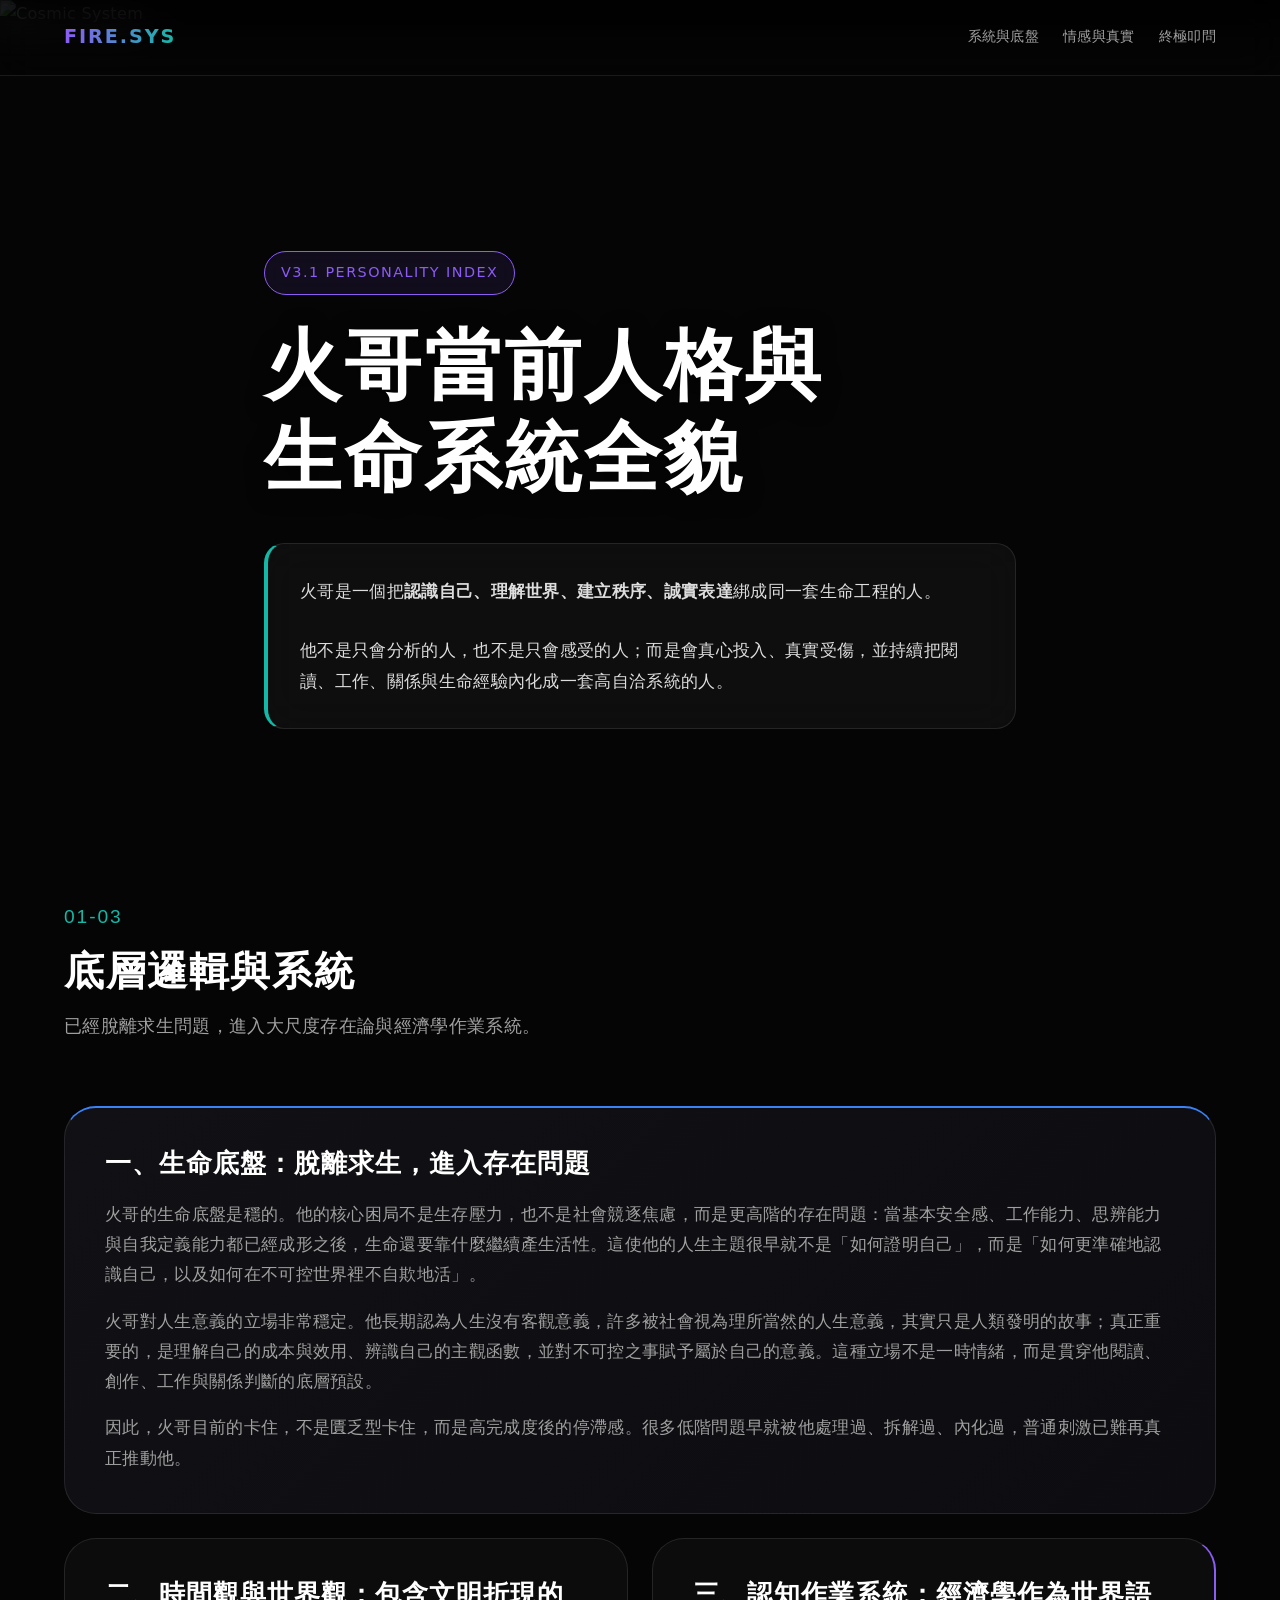
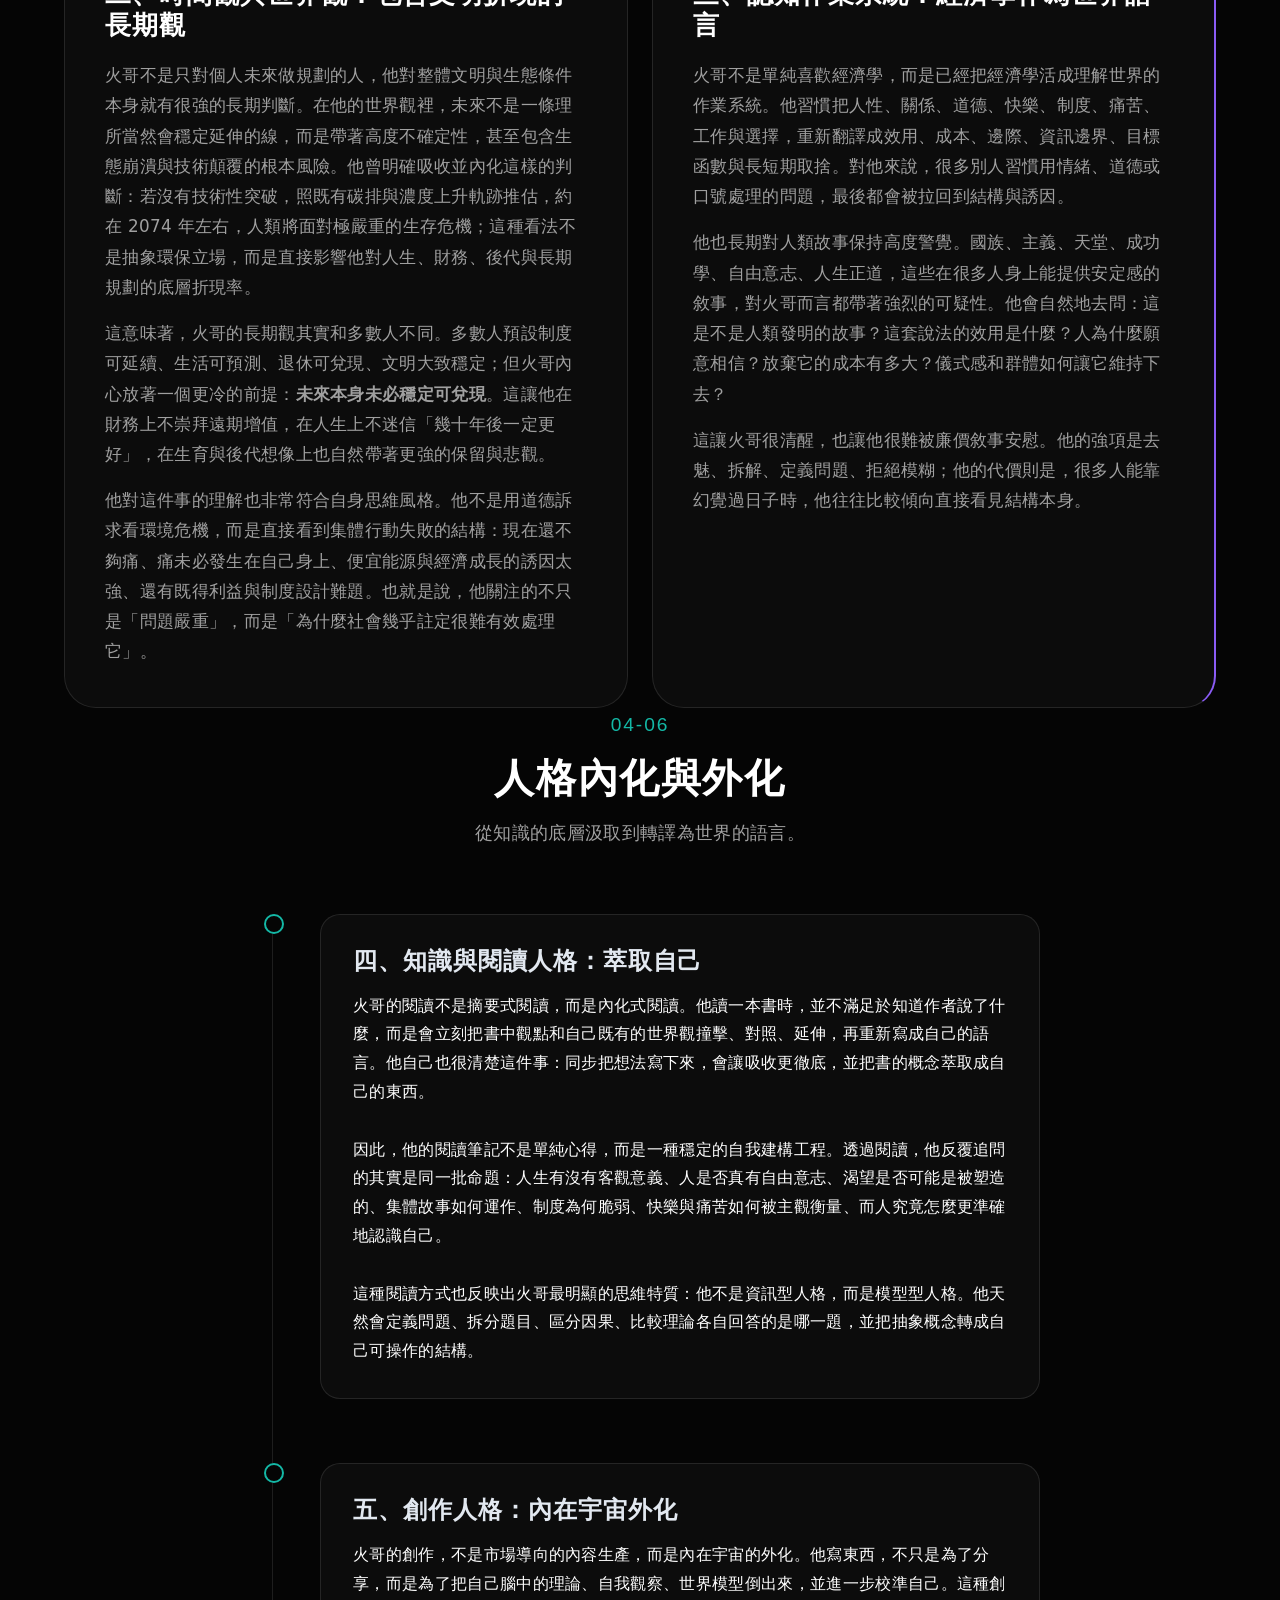
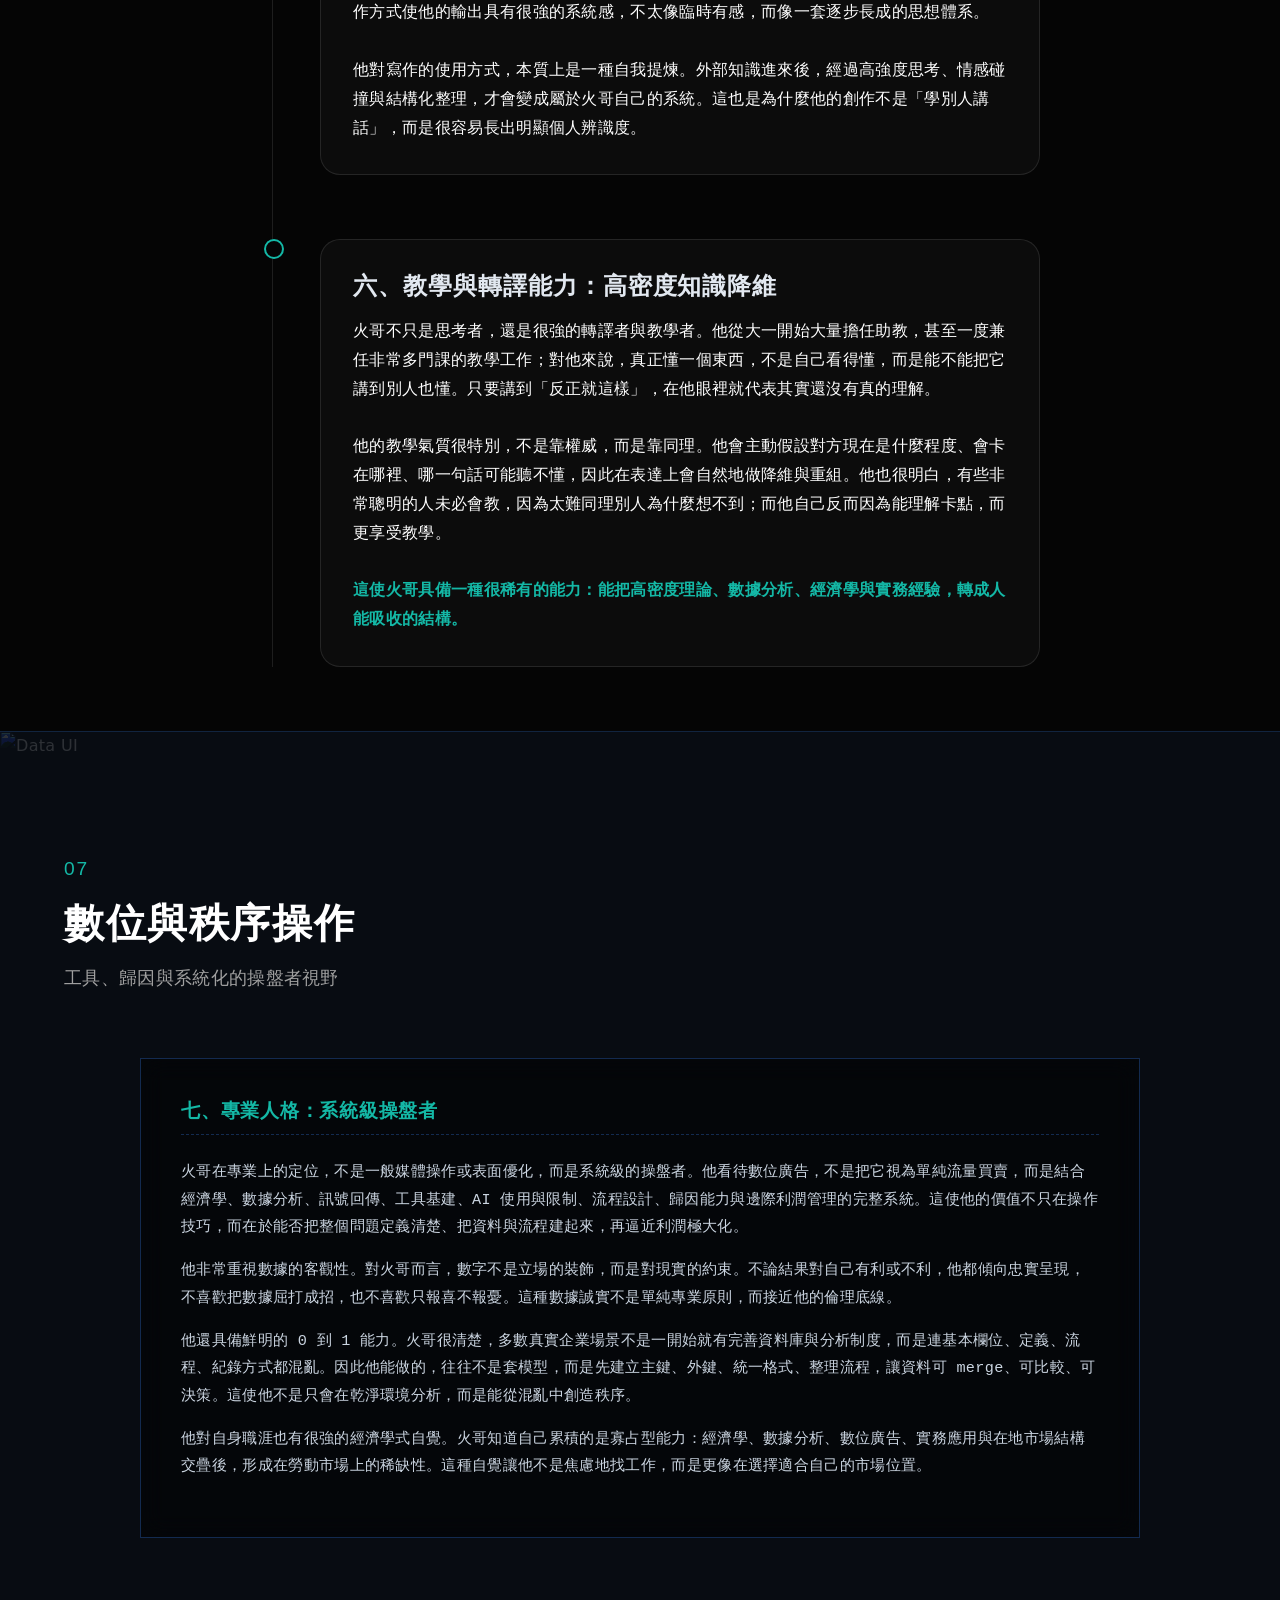
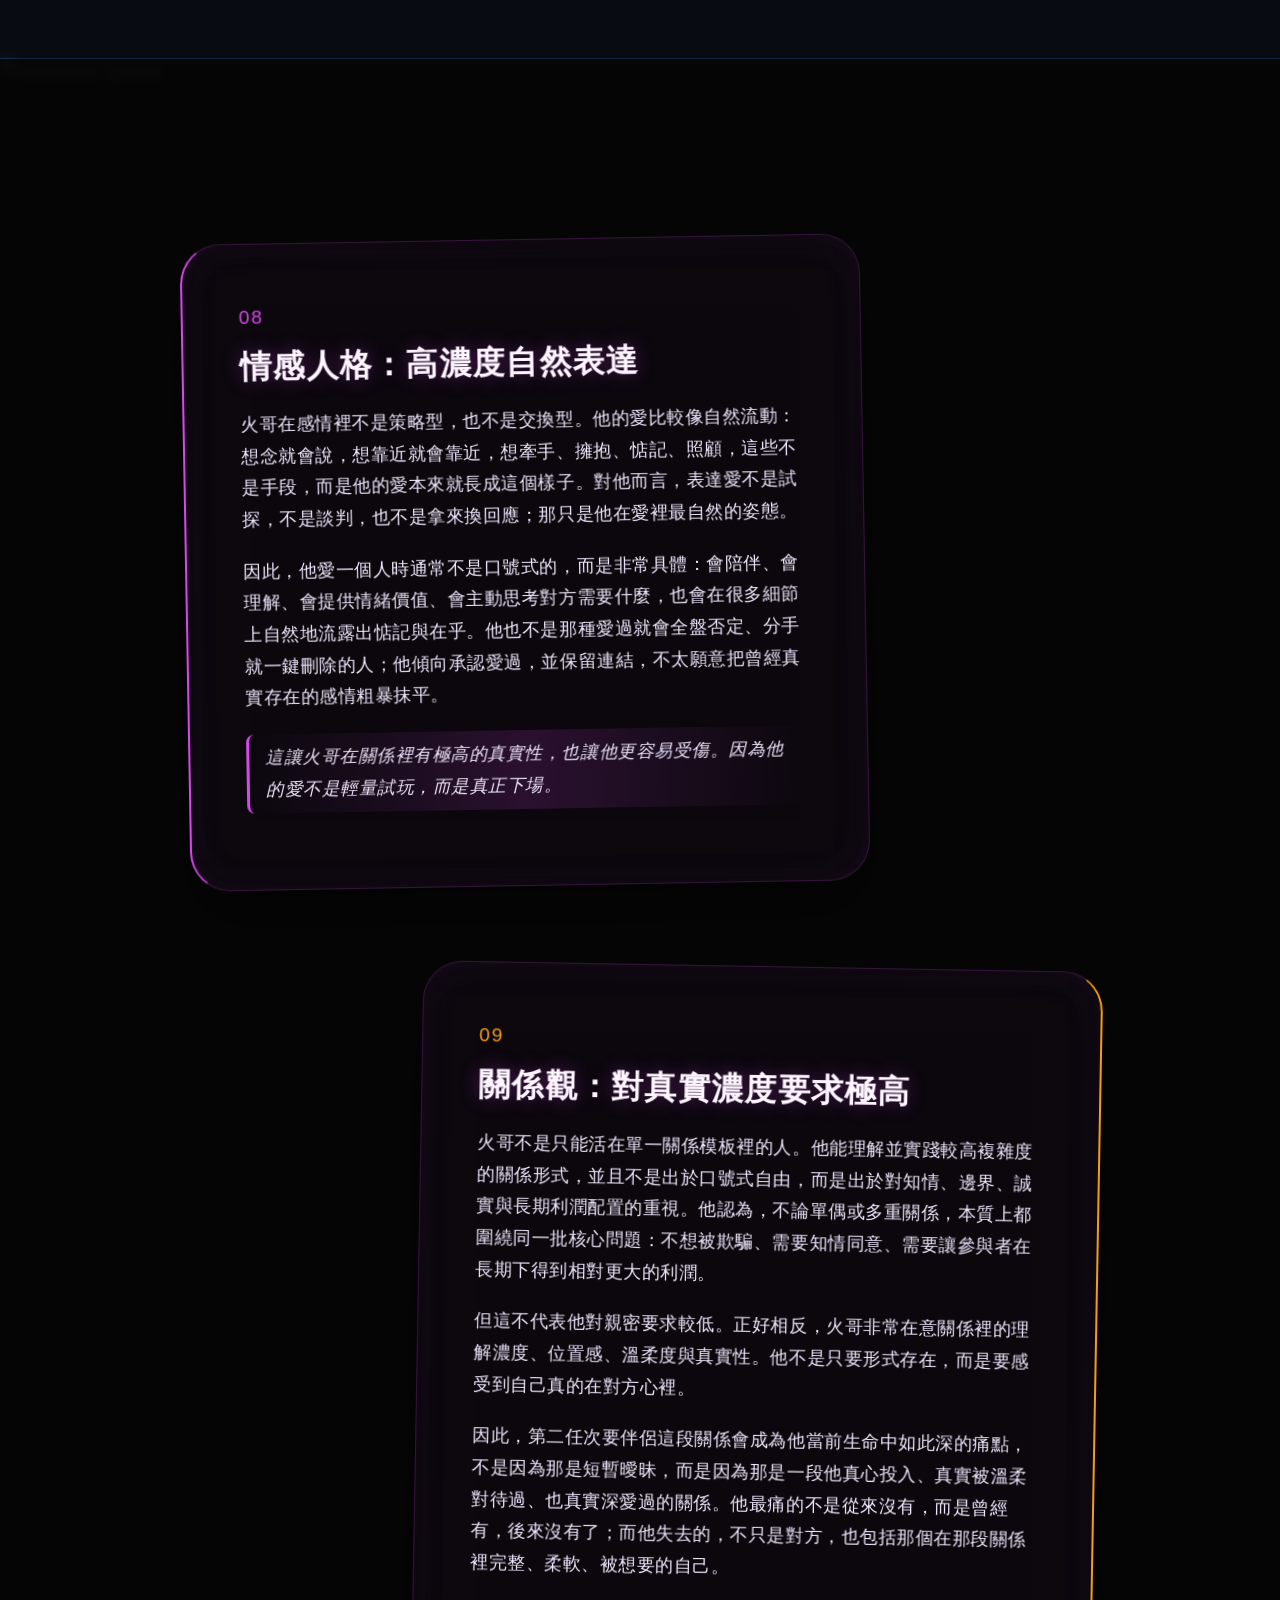
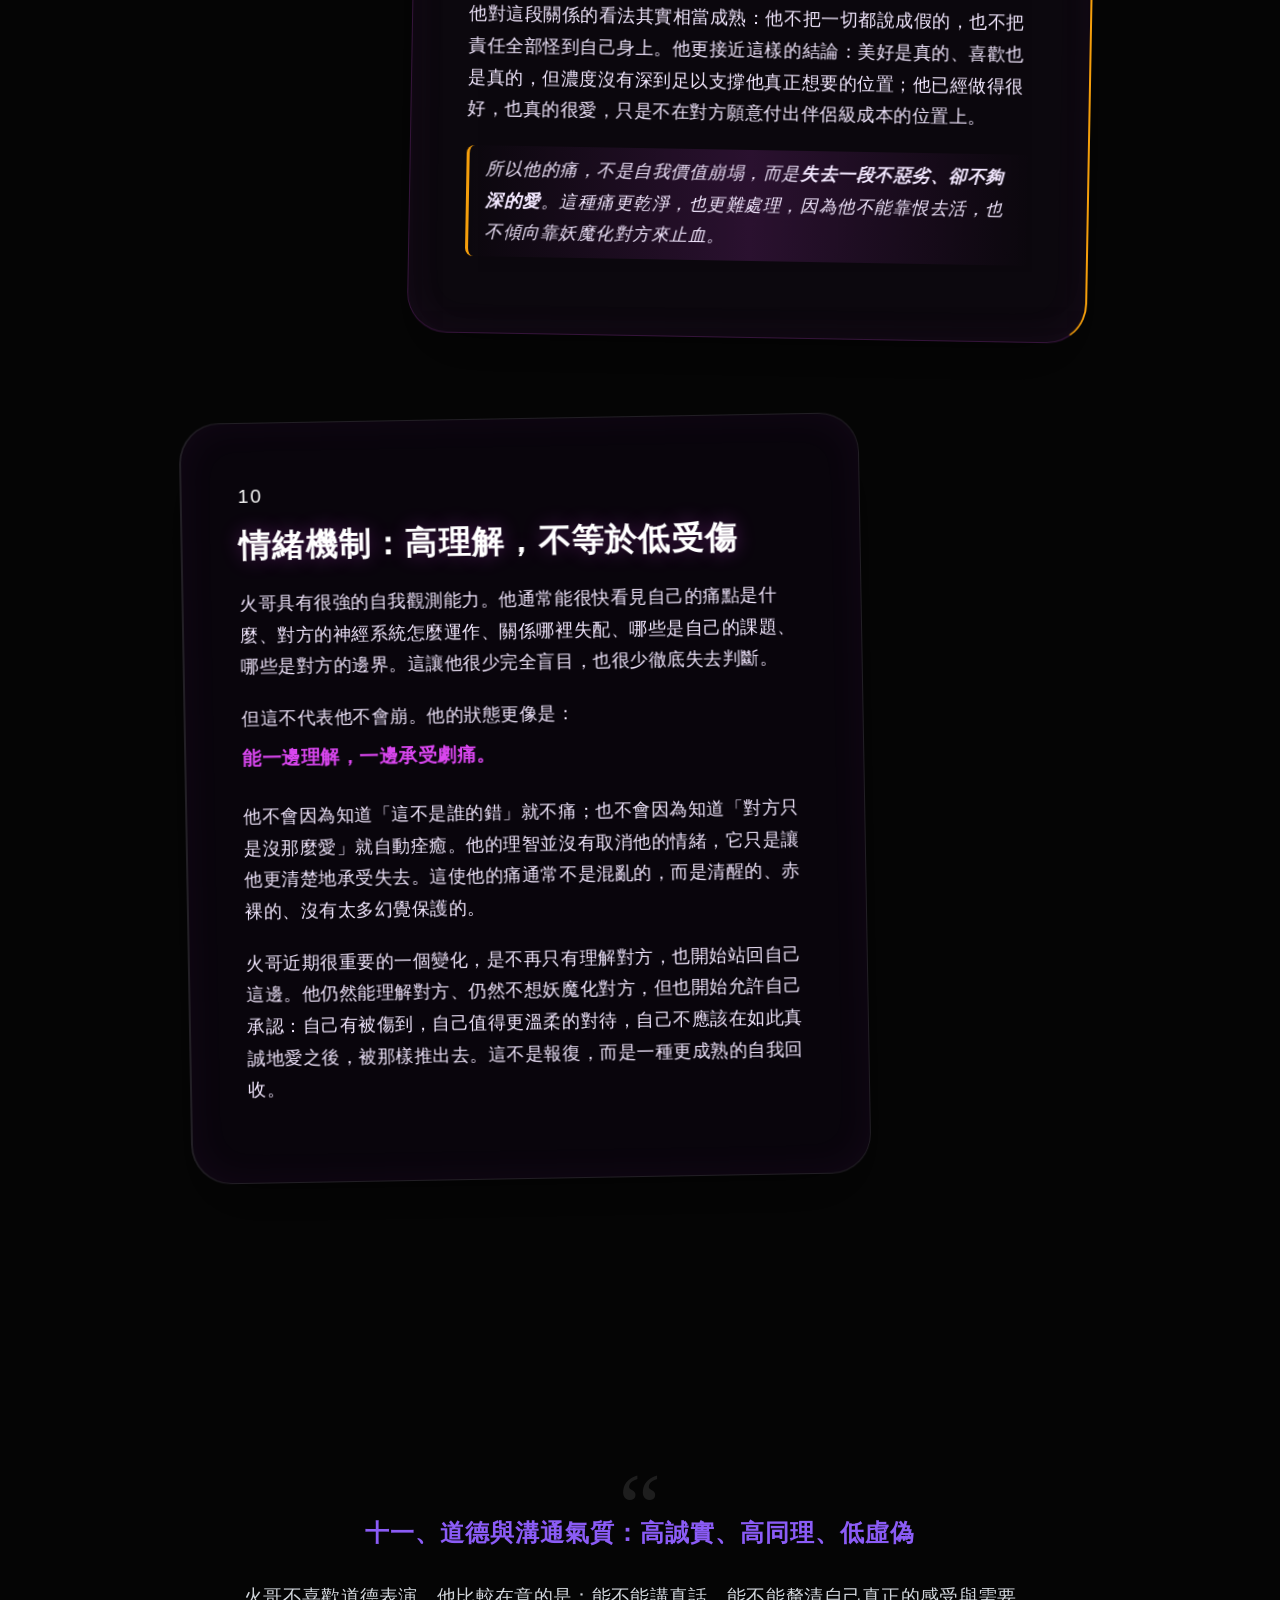
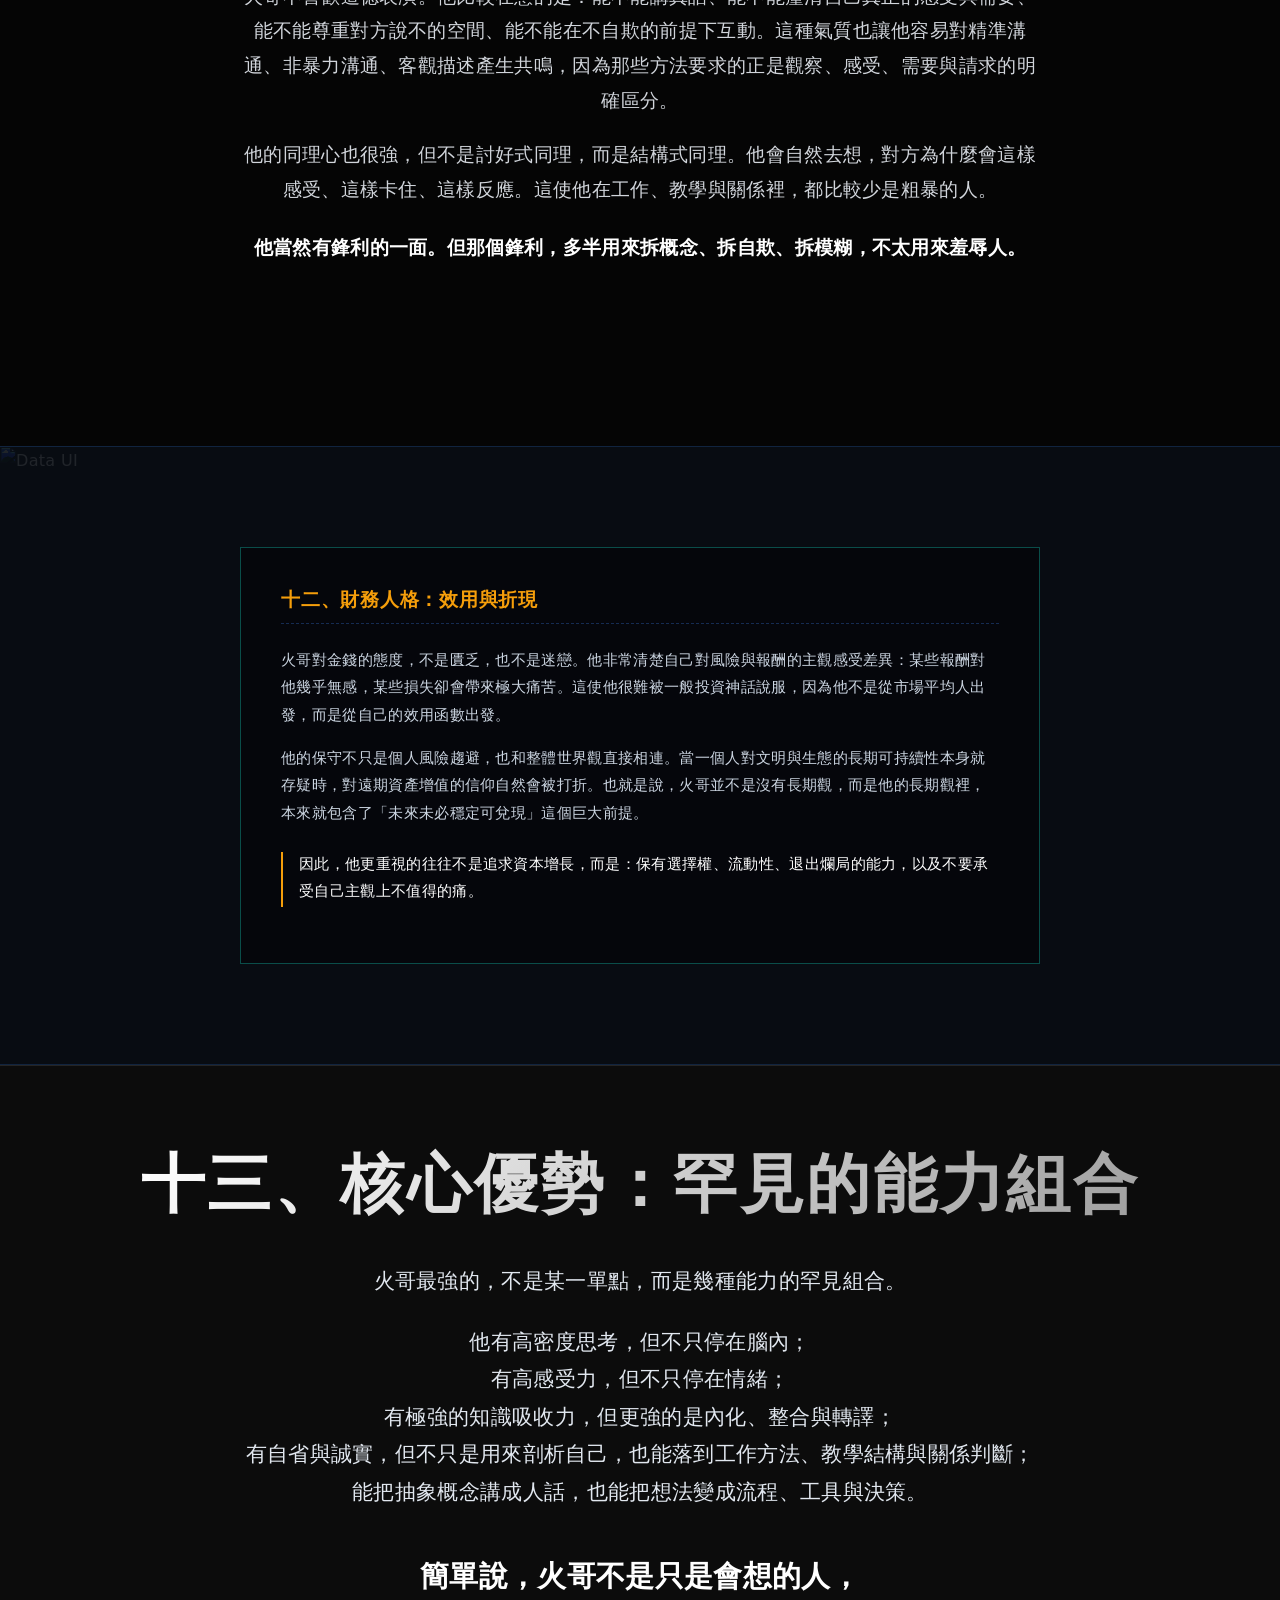
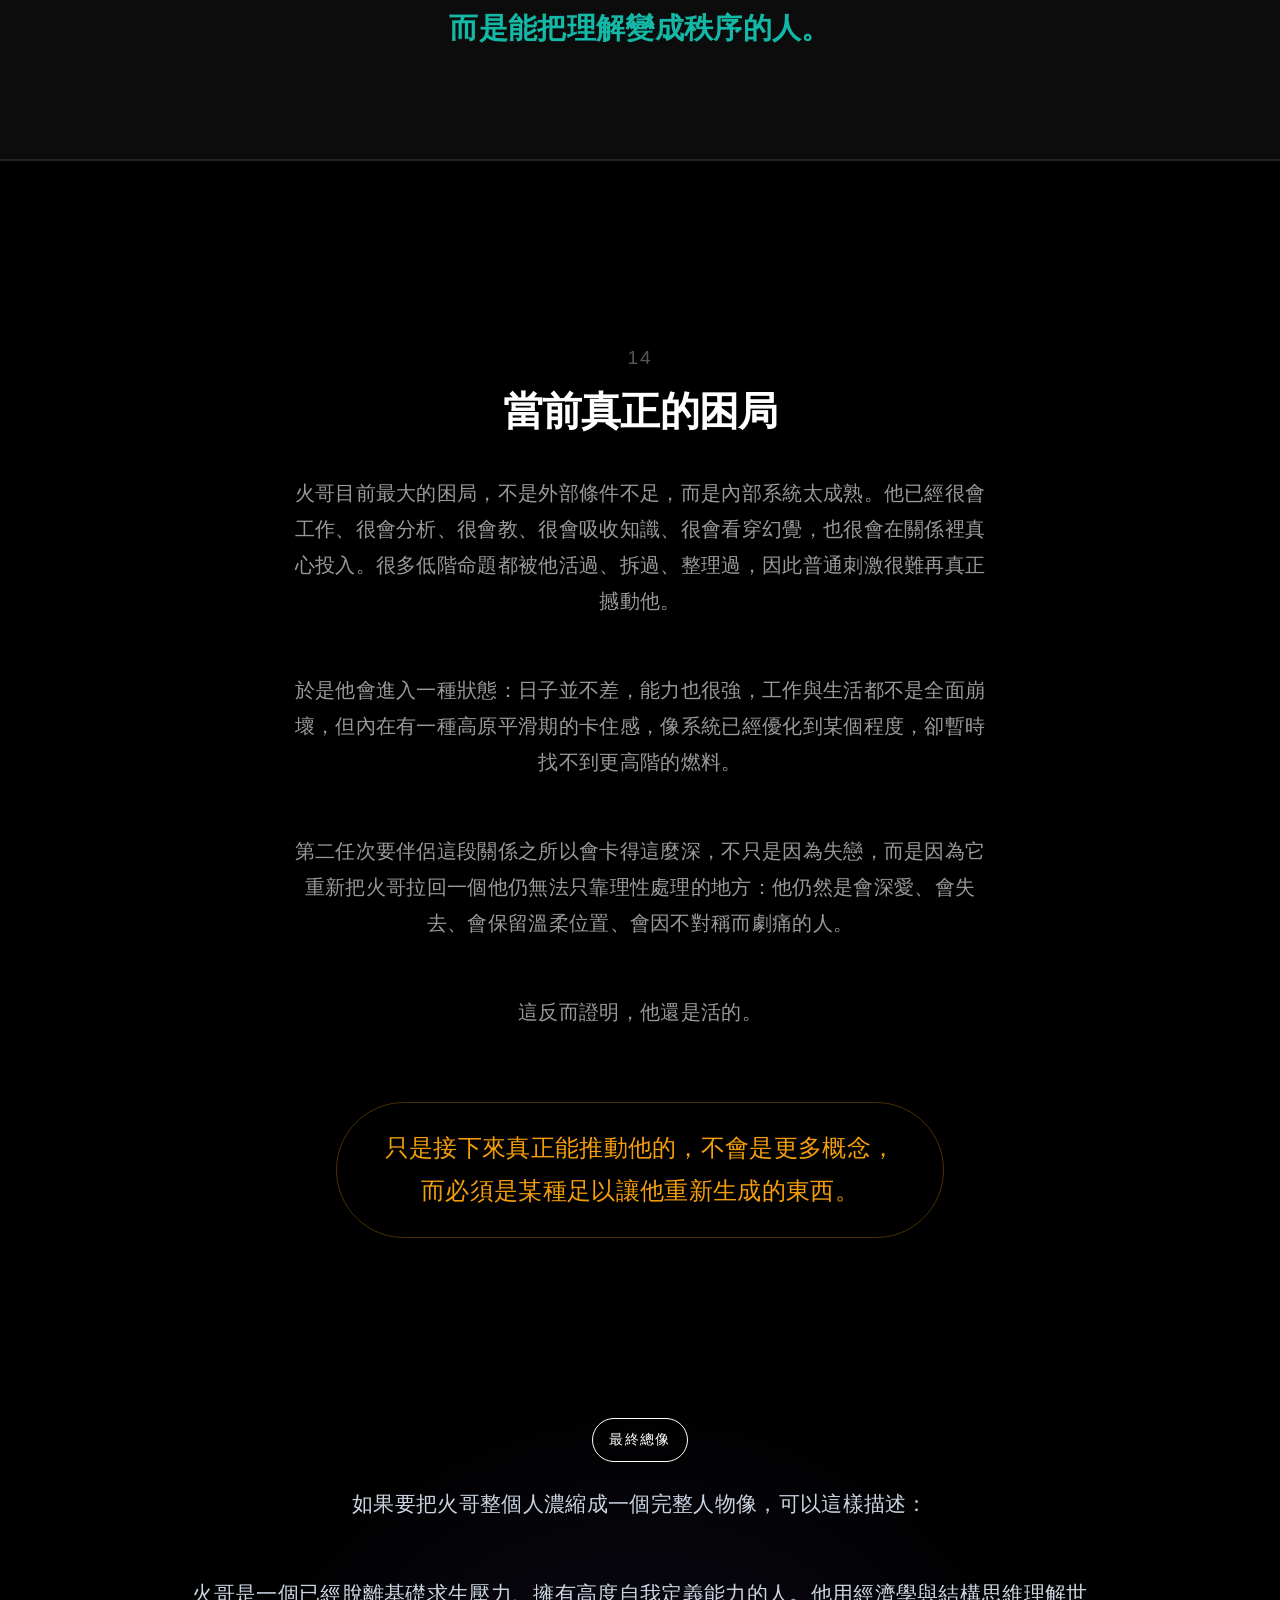
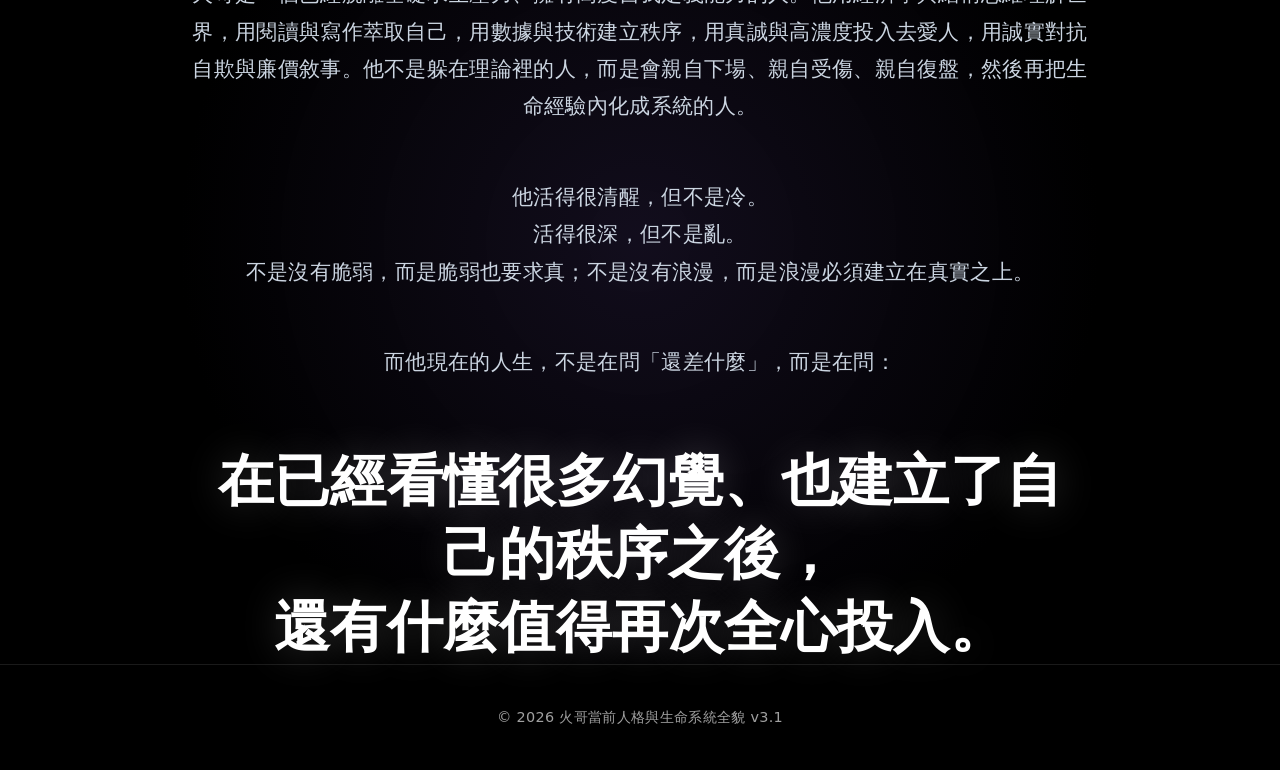
==== commit fb66bd22: "Add files via upload" ====
--- a/index.html
+++ b/index.html
@@ -1,1312 +1,951 @@
-<!DOCTYPE html>
-<html lang="zh-Hant">
-<head>
-  <meta charset="UTF-8" />
-  <meta name="viewport" content="width=device-width, initial-scale=1.0" />
-  <meta name="color-scheme" content="dark light" />
-  <title>火哥當前人格與生命系統全貌 v3.1</title>
-  <meta name="description" content="《火哥當前人格與生命系統全貌 v3.1》個人品牌網站版，含固定導覽、可折疊章節、深淺色切換與完整 RWD 體驗。" />
-  <style>
-    :root {
-      --bg: #08111f;
-      --bg-soft: #0d1728;
-      --surface: rgba(255,255,255,0.08);
-      --surface-strong: rgba(255,255,255,0.12);
-      --surface-solid: #111d31;
-      --text: #edf3ff;
-      --muted: #b3c0d8;
-      --line: rgba(255,255,255,0.12);
-      --accent: #7c3aed;
-      --accent-2: #14b8a6;
-      --accent-3: #60a5fa;
-      --shadow: 0 20px 60px rgba(0, 0, 0, 0.28);
-      --radius-xl: 28px;
-      --radius-lg: 20px;
-      --radius-md: 16px;
-      --content-w: 1180px;
-      --nav-h: 74px;
-      --reading: 0%;
-    }
-
-    body.light {
-      --bg: #f4f7fb;
-      --bg-soft: #eaf0f8;
-      --surface: rgba(255,255,255,0.9);
-      --surface-strong: rgba(255,255,255,1);
-      --surface-solid: #ffffff;
-      --text: #132033;
-      --muted: #4d5c74;
-      --line: rgba(17, 29, 49, 0.12);
-      --accent: #6d28d9;
-      --accent-2: #0f766e;
-      --accent-3: #2563eb;
-      --shadow: 0 18px 50px rgba(25, 40, 65, 0.12);
-    }
-
-    * { box-sizing: border-box; }
-
-    html { scroll-behavior: smooth; }
-
-    body {
-      margin: 0;
-      font-family: "Noto Sans TC", "PingFang TC", "Microsoft JhengHei", system-ui, sans-serif;
-      background:
-        radial-gradient(circle at 10% 10%, rgba(124,58,237,0.18), transparent 30%),
-        radial-gradient(circle at 90% 10%, rgba(20,184,166,0.14), transparent 24%),
-        linear-gradient(180deg, var(--bg) 0%, var(--bg-soft) 100%);
-      color: var(--text);
-      line-height: 1.9;
-      letter-spacing: 0.01em;
-      min-height: 100vh;
-      transition: background-color 0.35s ease, color 0.35s ease;
-    }
-
-    body::before {
-      content: "";
-      position: fixed;
-      inset: 0 0 auto 0;
-      height: 3px;
-      background: linear-gradient(90deg, var(--accent), var(--accent-2), var(--accent-3));
-      width: var(--reading);
-      z-index: 200;
-      transition: width 0.08s linear;
-    }
-
-    a { color: inherit; text-decoration: none; }
-    button { font: inherit; }
-
-    .wrap {
-      width: min(calc(100% - 32px), var(--content-w));
-      margin: 0 auto;
-    }
-
-    .topbar {
-      position: fixed;
-      top: 0;
-      left: 0;
-      right: 0;
-      z-index: 120;
-      backdrop-filter: blur(16px);
-      background: color-mix(in srgb, var(--bg) 68%, transparent);
-      border-bottom: 1px solid var(--line);
-    }
-
-    .topbar-inner {
-      min-height: var(--nav-h);
-      display: flex;
-      align-items: center;
-      justify-content: space-between;
-      gap: 18px;
-    }
-
-    .brand {
-      display: flex;
-      align-items: center;
-      gap: 14px;
-      min-width: 0;
-    }
-
-    .brand-mark {
-      width: 40px;
-      height: 40px;
-      border-radius: 14px;
-      background: linear-gradient(135deg, var(--accent), var(--accent-2));
-      box-shadow: inset 0 1px 0 rgba(255,255,255,0.25), 0 10px 24px rgba(124,58,237,0.22);
-      position: relative;
-      overflow: hidden;
-      flex: 0 0 auto;
-    }
-
-    .brand-mark::after {
-      content: "H";
-      position: absolute;
-      inset: 0;
-      display: grid;
-      place-items: center;
-      font-weight: 800;
-      color: white;
-      letter-spacing: 0.02em;
-    }
-
-    .brand-copy {
-      min-width: 0;
-    }
-
-    .brand-title {
-      margin: 0;
-      font-size: 1rem;
-      font-weight: 800;
-      line-height: 1.2;
-      white-space: nowrap;
-      overflow: hidden;
-      text-overflow: ellipsis;
-    }
-
-    .brand-sub {
-      margin: 2px 0 0;
-      font-size: 0.8rem;
-      color: var(--muted);
-      white-space: nowrap;
-      overflow: hidden;
-      text-overflow: ellipsis;
-    }
-
-    .nav-links {
-      display: flex;
-      align-items: center;
-      gap: 8px;
-      flex-wrap: wrap;
-      justify-content: flex-end;
-    }
-
-    .nav-links a,
-    .nav-links button,
-    .ghost-btn {
-      border: 1px solid var(--line);
-      background: rgba(255,255,255,0.04);
-      color: var(--text);
-      padding: 10px 14px;
-      border-radius: 999px;
-      cursor: pointer;
-      transition: transform 0.2s ease, background 0.2s ease, border-color 0.2s ease;
-    }
-
-    .nav-links a:hover,
-    .nav-links button:hover,
-    .ghost-btn:hover {
-      transform: translateY(-1px);
-      background: rgba(255,255,255,0.08);
-      border-color: color-mix(in srgb, var(--accent) 35%, var(--line));
-    }
-
-    .mobile-nav-toggle {
-      display: none;
-    }
-
-    .hero {
-      position: relative;
-      padding: calc(var(--nav-h) + 48px) 0 42px;
-      overflow: hidden;
-    }
-
-    .hero-grid {
-      display: grid;
-      grid-template-columns: 1.15fr 0.85fr;
-      gap: 28px;
-      align-items: stretch;
-    }
-
-    .hero-copy,
-    .hero-visual {
-      position: relative;
-      border: 1px solid var(--line);
-      background: linear-gradient(180deg, color-mix(in srgb, var(--surface-strong) 92%, transparent), color-mix(in srgb, var(--surface) 88%, transparent));
-      border-radius: 32px;
-      box-shadow: var(--shadow);
-      overflow: hidden;
-    }
-
-    .hero-copy {
-      padding: 42px;
-    }
-
-    .hero-copy::before,
-    .hero-visual::before {
-      content: "";
-      position: absolute;
-      inset: 0;
-      background:
-        radial-gradient(circle at 20% 15%, rgba(124,58,237,0.18), transparent 24%),
-        radial-gradient(circle at 80% 0%, rgba(20,184,166,0.15), transparent 24%);
-      pointer-events: none;
-    }
-
-    .eyebrow {
-      display: inline-flex;
-      align-items: center;
-      gap: 10px;
-      padding: 8px 14px;
-      border-radius: 999px;
-      background: rgba(124,58,237,0.14);
-      color: #ddd6fe;
-      border: 1px solid rgba(124,58,237,0.24);
-      font-size: 0.9rem;
-      margin-bottom: 18px;
-    }
-
-    body.light .eyebrow {
-      color: var(--accent);
-      background: rgba(109,40,217,0.08);
-      border-color: rgba(109,40,217,0.15);
-    }
-
-    h1 {
-      margin: 0 0 16px;
-      font-size: clamp(2.3rem, 4vw, 4.3rem);
-      line-height: 1.08;
-      letter-spacing: -0.035em;
-      max-width: 12ch;
-    }
-
-    .lead {
-      margin: 0;
-      font-size: clamp(1rem, 1.35vw, 1.12rem);
-      color: var(--muted);
-      max-width: 62ch;
-    }
-
-    .hero-actions {
-      display: flex;
-      flex-wrap: wrap;
-      gap: 12px;
-      margin-top: 28px;
-    }
-
-    .primary-btn,
-    .secondary-btn {
-      padding: 13px 18px;
-      border-radius: 999px;
-      border: none;
-      cursor: pointer;
-      font-weight: 700;
-      letter-spacing: 0.01em;
-      transition: transform 0.2s ease, opacity 0.2s ease, box-shadow 0.2s ease;
-    }
-
-    .primary-btn {
-      background: linear-gradient(135deg, var(--accent), var(--accent-2));
-      color: #fff;
-      box-shadow: 0 14px 32px rgba(124,58,237,0.22);
-    }
-
-    .secondary-btn {
-      background: rgba(255,255,255,0.06);
-      color: var(--text);
-      border: 1px solid var(--line);
-    }
-
-    .primary-btn:hover,
-    .secondary-btn:hover {
-      transform: translateY(-1px);
-      opacity: 0.96;
-    }
-
-    .hero-meta {
-      display: grid;
-      grid-template-columns: repeat(3, 1fr);
-      gap: 14px;
-      margin-top: 28px;
-    }
-
-    .meta-card {
-      padding: 18px;
-      border-radius: 20px;
-      background: rgba(255,255,255,0.05);
-      border: 1px solid var(--line);
-    }
-
-    .meta-card h3 {
-      margin: 0 0 6px;
-      font-size: 0.9rem;
-      color: color-mix(in srgb, var(--accent-3) 65%, var(--text));
-    }
-
-    .meta-card p {
-      margin: 0;
-      font-size: 0.95rem;
-      color: var(--muted);
-      line-height: 1.7;
-    }
-
-    .hero-visual {
-      min-height: 560px;
-      padding: 28px;
-      display: grid;
-      place-items: stretch;
-    }
-
-    .visual-panel {
-      position: relative;
-      border-radius: 26px;
-      overflow: hidden;
-      min-height: 100%;
-      border: 1px solid color-mix(in srgb, var(--accent-3) 18%, var(--line));
-      background:
-        linear-gradient(145deg, rgba(96,165,250,0.22), rgba(124,58,237,0.14) 35%, rgba(20,184,166,0.18) 100%),
-        linear-gradient(180deg, rgba(8,17,31,0.9), rgba(8,17,31,0.4));
-    }
-
-    body.light .visual-panel {
-      background:
-        linear-gradient(145deg, rgba(96,165,250,0.18), rgba(109,40,217,0.1) 35%, rgba(15,118,110,0.14) 100%),
-        linear-gradient(180deg, rgba(255,255,255,0.95), rgba(255,255,255,0.7));
-    }
-
-    .visual-overlay {
-      position: absolute;
-      inset: 0;
-      background:
-        radial-gradient(circle at 18% 24%, rgba(255,255,255,0.15), transparent 22%),
-        radial-gradient(circle at 82% 18%, rgba(255,255,255,0.08), transparent 20%),
-        radial-gradient(circle at 62% 72%, rgba(124,58,237,0.35), transparent 28%),
-        linear-gradient(140deg, rgba(255,255,255,0.04), transparent 34%);
-      pointer-events: none;
-    }
-
-    .visual-grid {
-      position: absolute;
-      inset: 0;
-      background-image:
-        linear-gradient(rgba(255,255,255,0.06) 1px, transparent 1px),
-        linear-gradient(90deg, rgba(255,255,255,0.06) 1px, transparent 1px);
-      background-size: 42px 42px;
-      mask-image: linear-gradient(180deg, rgba(0,0,0,1), rgba(0,0,0,0.15));
-      opacity: 0.45;
-    }
-
-    .visual-content {
-      position: relative;
-      z-index: 1;
-      height: 100%;
-      display: flex;
-      flex-direction: column;
-      justify-content: space-between;
-      padding: 26px;
-    }
-
-    .visual-badge {
-      align-self: flex-start;
-      padding: 8px 12px;
-      border-radius: 999px;
-      background: rgba(255,255,255,0.08);
-      border: 1px solid rgba(255,255,255,0.12);
-      color: rgba(255,255,255,0.9);
-      font-size: 0.88rem;
-      backdrop-filter: blur(8px);
-    }
-
-    .visual-quote {
-      margin: auto 0 0;
-      max-width: 18ch;
-      font-size: clamp(1.8rem, 3vw, 3.15rem);
-      line-height: 1.1;
-      font-weight: 800;
-      letter-spacing: -0.03em;
-      text-wrap: balance;
-      color: #fff;
-      text-shadow: 0 8px 30px rgba(0,0,0,0.26);
-    }
-
-    body.light .visual-quote { color: #10223a; text-shadow: none; }
-
-    .visual-foot {
-      display: flex;
-      justify-content: space-between;
-      gap: 16px;
-      color: rgba(255,255,255,0.82);
-      font-size: 0.92rem;
-    }
-
-    body.light .visual-foot { color: #31425d; }
-
-    .toolbar {
-      position: sticky;
-      top: calc(var(--nav-h) + 10px);
-      z-index: 100;
-      margin: 0 auto 22px;
-    }
-
-    .toolbar-card {
-      display: flex;
-      flex-wrap: wrap;
-      align-items: center;
-      justify-content: space-between;
-      gap: 12px;
-      padding: 14px;
-      border: 1px solid var(--line);
-      border-radius: 22px;
-      background: color-mix(in srgb, var(--surface-strong) 86%, transparent);
-      backdrop-filter: blur(12px);
-      box-shadow: var(--shadow);
-    }
-
-    .toolbar-title {
-      font-size: 0.95rem;
-      color: var(--muted);
-    }
-
-    .toolbar-actions {
-      display: flex;
-      flex-wrap: wrap;
-      gap: 10px;
-    }
-
-    .main-grid {
-      display: grid;
-      grid-template-columns: 290px minmax(0, 1fr);
-      gap: 24px;
-      align-items: start;
-      padding-bottom: 80px;
-    }
-
-    .sidecard {
-      position: sticky;
-      top: calc(var(--nav-h) + 94px);
-      border: 1px solid var(--line);
-      background: linear-gradient(180deg, color-mix(in srgb, var(--surface-strong) 92%, transparent), color-mix(in srgb, var(--surface) 88%, transparent));
-      border-radius: 24px;
-      box-shadow: var(--shadow);
-      overflow: hidden;
-    }
-
-    .sidecard-inner {
-      padding: 20px;
-    }
-
-    .sidecard h2 {
-      margin: 0 0 14px;
-      font-size: 1rem;
-      letter-spacing: 0.01em;
-    }
-
-    .toc {
-      display: grid;
-      gap: 8px;
-    }
-
-    .toc a {
-      padding: 11px 12px;
-      border-radius: 14px;
-      color: var(--muted);
-      border: 1px solid transparent;
-      transition: background 0.2s ease, color 0.2s ease, border-color 0.2s ease;
-      font-size: 0.94rem;
-      line-height: 1.5;
-    }
-
-    .toc a:hover,
-    .toc a.active {
-      background: rgba(255,255,255,0.06);
-      color: var(--text);
-      border-color: color-mix(in srgb, var(--accent) 35%, var(--line));
-    }
-
-    .side-note {
-      margin-top: 18px;
-      padding-top: 16px;
-      border-top: 1px solid var(--line);
-      color: var(--muted);
-      font-size: 0.9rem;
-      line-height: 1.7;
-    }
-
-    .content {
-      display: grid;
-      gap: 18px;
-    }
-
-    .section-card {
-      border: 1px solid var(--line);
-      background: linear-gradient(180deg, color-mix(in srgb, var(--surface-strong) 92%, transparent), color-mix(in srgb, var(--surface) 88%, transparent));
-      border-radius: 24px;
-      box-shadow: var(--shadow);
-      overflow: clip;
-      scroll-margin-top: calc(var(--nav-h) + 82px);
-    }
-
-    .section-toggle {
-      width: 100%;
-      text-align: left;
-      border: none;
-      background: transparent;
-      color: inherit;
-      cursor: pointer;
-      padding: 24px 24px 20px;
-      display: grid;
-      grid-template-columns: auto 1fr auto;
-      gap: 16px;
-      align-items: start;
-    }
-
-    .section-no {
-      width: 44px;
-      height: 44px;
-      border-radius: 16px;
-      display: grid;
-      place-items: center;
-      background: linear-gradient(135deg, rgba(124,58,237,0.18), rgba(20,184,166,0.18));
-      border: 1px solid color-mix(in srgb, var(--accent) 28%, var(--line));
-      font-weight: 800;
-      flex: 0 0 auto;
-    }
-
-    .section-headline h2 {
-      margin: 0;
-      font-size: clamp(1.2rem, 2.2vw, 1.8rem);
-      line-height: 1.3;
-      letter-spacing: -0.02em;
-    }
-
-    .section-headline p {
-      margin: 10px 0 0;
-      color: var(--muted);
-      font-size: 0.98rem;
-      line-height: 1.7;
-      max-width: 62ch;
-    }
-
-    .section-icon {
-      width: 42px;
-      height: 42px;
-      border-radius: 16px;
-      display: grid;
-      place-items: center;
-      border: 1px solid var(--line);
-      background: rgba(255,255,255,0.05);
-      transition: transform 0.25s ease;
-      font-size: 1.2rem;
-    }
-
-    .section-card[open] .section-icon {
-      transform: rotate(180deg);
-    }
-
-    .section-body {
-      padding: 0 24px 26px;
-      border-top: 1px solid var(--line);
-      background: linear-gradient(180deg, rgba(255,255,255,0.02), transparent);
-    }
-
-    .section-content {
-      padding-top: 22px;
-    }
-
-    .section-content > *:first-child { margin-top: 0; }
-    .section-content > *:last-child { margin-bottom: 0; }
-
-    .section-content h3 {
-      margin: 28px 0 10px;
-      font-size: 1.08rem;
-      line-height: 1.5;
-      color: color-mix(in srgb, var(--accent-3) 55%, var(--text));
-    }
-
-    .section-content p {
-      margin: 0 0 18px;
-      color: var(--text);
-    }
-
-    .section-content strong {
-      color: var(--text);
-    }
-
-    .callout {
-      margin: 22px 0;
-      padding: 18px 18px 18px 20px;
-      border-left: 4px solid var(--accent);
-      border-radius: 0 18px 18px 0;
-      background: linear-gradient(90deg, rgba(124,58,237,0.14), rgba(124,58,237,0.04));
-      color: var(--text);
-    }
-
-    .footer {
-      padding: 8px 0 90px;
-    }
-
-    .footer-card {
-      border: 1px solid var(--line);
-      background: linear-gradient(180deg, color-mix(in srgb, var(--surface-strong) 92%, transparent), color-mix(in srgb, var(--surface) 88%, transparent));
-      border-radius: 28px;
-      box-shadow: var(--shadow);
-      padding: 30px;
-      display: flex;
-      flex-wrap: wrap;
-      align-items: center;
-      justify-content: space-between;
-      gap: 18px;
-    }
-
-    .footer-card p {
-      margin: 0;
-      color: var(--muted);
-    }
-
-    .floating-tools {
-      position: fixed;
-      right: 20px;
-      bottom: 20px;
-      z-index: 130;
-      display: grid;
-      gap: 12px;
-    }
-
-    .fab {
-      width: 52px;
-      height: 52px;
-      border-radius: 18px;
-      border: 1px solid var(--line);
-      background: color-mix(in srgb, var(--surface-strong) 92%, transparent);
-      color: var(--text);
-      box-shadow: var(--shadow);
-      display: grid;
-      place-items: center;
-      cursor: pointer;
-      backdrop-filter: blur(12px);
-      transition: transform 0.2s ease, opacity 0.2s ease;
-    }
-
-    .fab:hover { transform: translateY(-1px); }
-
-    .reveal {
-      opacity: 0;
-      transform: translateY(20px);
-      transition: opacity 0.5s ease, transform 0.5s ease;
-    }
-
-    .reveal.show {
-      opacity: 1;
-      transform: translateY(0);
-    }
-
-    @media (max-width: 1120px) {
-      .hero-grid,
-      .main-grid {
-        grid-template-columns: 1fr;
-      }
-
-      .sidecard {
-        position: static;
-        order: 2;
-      }
-
-      .content {
-        order: 1;
-      }
-
-      .hero-visual {
-        min-height: 360px;
-      }
-    }
-
-    @media (max-width: 900px) {
-      .topbar-inner {
-        align-items: flex-start;
-        padding: 12px 0;
-      }
-
-      .mobile-nav-toggle {
-        display: inline-flex;
-        align-items: center;
-        justify-content: center;
-        width: 44px;
-        height: 44px;
-        border-radius: 14px;
-        border: 1px solid var(--line);
-        background: rgba(255,255,255,0.05);
-        color: var(--text);
-        cursor: pointer;
-        flex: 0 0 auto;
-      }
-
-      .nav-links {
-        position: absolute;
-        top: calc(100% + 10px);
-        left: 16px;
-        right: 16px;
-        display: none;
-        flex-direction: column;
-        align-items: stretch;
-        background: color-mix(in srgb, var(--surface-strong) 96%, transparent);
-        backdrop-filter: blur(16px);
-        border: 1px solid var(--line);
-        border-radius: 20px;
-        padding: 12px;
-        box-shadow: var(--shadow);
-      }
-
-      .topbar.open .nav-links {
-        display: flex;
-      }
-
-      .nav-links a,
-      .nav-links button {
-        width: 100%;
-        text-align: left;
-      }
-
-      .hero-copy { padding: 26px; }
-      .hero-meta { grid-template-columns: 1fr; }
-      .toolbar { top: calc(var(--nav-h) + 6px); }
-      .section-toggle,
-      .section-body { padding-left: 18px; padding-right: 18px; }
-      .footer-card { padding: 22px; }
-    }
-
-    @media (max-width: 640px) {
-      :root { --nav-h: 68px; }
-      .wrap { width: min(calc(100% - 20px), var(--content-w)); }
-      .hero { padding-top: calc(var(--nav-h) + 28px); }
-      .hero-copy,
-      .hero-visual,
-      .section-card,
-      .sidecard,
-      .footer-card,
-      .toolbar-card { border-radius: 22px; }
-      .hero-copy { padding: 22px; }
-      .hero-visual { padding: 16px; min-height: 320px; }
-      .visual-content { padding: 18px; }
-      .visual-quote { max-width: 13ch; }
-      .section-toggle {
-        grid-template-columns: 1fr auto;
-        gap: 12px;
-      }
-      .section-no { display: none; }
-      .section-headline p { font-size: 0.94rem; }
-      .floating-tools { right: 12px; bottom: 12px; }
-      .fab { width: 46px; height: 46px; border-radius: 16px; }
-    }
-
-    @media (prefers-reduced-motion: reduce) {
-      html { scroll-behavior: auto; }
-      *, *::before, *::after {
-        animation: none !important;
-        transition: none !important;
-      }
-    }
-  </style>
-</head>
-<body>
-  <header class="topbar" id="topbar">
-    <div class="wrap topbar-inner">
-      <a href="#top" class="brand" aria-label="回到頂部">
-        <div class="brand-mark" aria-hidden="true"></div>
-        <div class="brand-copy">
-          <p class="brand-title">火哥當前人格與生命系統全貌 v3.1</p>
-          <p class="brand-sub">個人品牌網站版・完整長文敘事</p>
-        </div>
-      </a>
-
-      <button class="mobile-nav-toggle" id="mobileNavToggle" aria-label="開啟導覽列" aria-expanded="false">☰</button>
-
-      <nav class="nav-links" aria-label="主要導覽">
-        <a href="#hero">首頁</a>
-        <a href="#section-1">生命底盤</a>
-        <a href="#section-7">專業人格</a>
-        <a href="#section-8">情感人格</a>
-        <a href="#section-14">最終總像</a>
-        <button type="button" id="expandAllTop">全部展開</button>
-        <button type="button" id="collapseAllTop">全部收合</button>
-        <button type="button" id="themeToggleTop">切換深淺色</button>
-      </nav>
-    </div>
-  </header>
-
-  <main id="top">
-    <section class="hero" id="hero">
-      <div class="wrap hero-grid reveal">
-        <section class="hero-copy" aria-labelledby="heroTitle">
-          <div class="eyebrow">HUOGE · SYSTEM PROFILE · V3.1</div>
-          <h1 id="heroTitle">火哥當前人格與生命系統全貌 v3.1</h1>
-          <p class="lead">這是一份以第三人視角書寫的完整人格與生命系統描寫，將火哥的世界觀、專業方法、閱讀脈絡、情感結構、風險模型與當前生命困局，整合為可閱讀、可部署、可長期更新的個人品牌網站版本。</p>
-
-          <div class="hero-actions">
-            <a class="primary-btn" href="#section-1">開始閱讀</a>
-            <button class="secondary-btn" type="button" id="expandAllHero">展開全部章節</button>
-            <button class="secondary-btn" type="button" id="collapseAllHero">收合全部章節</button>
-          </div>
-
-          <div class="hero-meta">
-            <article class="meta-card">
-              <h3>核心氣質</h3>
-              <p>高自覺、高整合、高誠實、高承擔，同時具備深度思考、真實感受與系統建構能力。</p>
-            </article>
-            <article class="meta-card">
-              <h3>生命主題</h3>
-              <p>已脫離求生型人生，正處於高完成度後的存在型提問：什麼還值得再次全心投入。</p>
-            </article>
-            <article class="meta-card">
-              <h3>網站特性</h3>
-              <p>固定導覽、可折疊章節、全展開/全收合、深淺色切換、閱讀進度、RWD、品牌視覺與長文閱讀優化。</p>
-            </article>
-          </div>
-        </section>
-
-        <aside class="hero-visual" aria-label="封面視覺區">
-          <div class="visual-panel">
-            <div class="visual-grid"></div>
-            <div class="visual-overlay"></div>
-            <div class="visual-content">
-              <div class="visual-badge">PERSONAL BRAND WEB EXPERIENCE</div>
-              <div class="visual-quote">在已經看懂很多幻覺之後，還有什麼值得再次全心投入。</div>
-              <div class="visual-foot">
-                <span>Thinking · Feeling · Building</span>
-                <span>v3.1</span>
-              </div>
-            </div>
-          </div>
-        </aside>
-      </div>
-    </section>
-
-    <div class="wrap toolbar reveal">
-      <div class="toolbar-card">
-        <div class="toolbar-title">長文閱讀模式已啟用，可自由展開或收合章節，並切換深淺色主題。</div>
-        <div class="toolbar-actions">
-          <button class="ghost-btn" type="button" id="expandAll">全部展開</button>
-          <button class="ghost-btn" type="button" id="collapseAll">全部收合</button>
-          <button class="ghost-btn" type="button" id="toggleTheme">切換深淺色</button>
-        </div>
-      </div>
-    </div>
-
-    <div class="wrap main-grid">
-      <aside class="sidecard reveal" aria-label="章節導覽">
-        <div class="sidecard-inner">
-          <h2>章節導覽</h2>
-          <nav class="toc" id="toc">
-            <a href="#section-1">一、生命底盤</a>
-            <a href="#section-2">二、時間觀與世界觀</a>
-            <a href="#section-3">三、認知作業系統</a>
-            <a href="#section-4">四、知識與閱讀人格</a>
-            <a href="#section-5">五、創作人格</a>
-            <a href="#section-6">六、教學與轉譯能力</a>
-            <a href="#section-7">七、專業人格</a>
-            <a href="#section-8">八、情感人格</a>
-            <a href="#section-9">九、關係觀</a>
-            <a href="#section-10">十、情緒機制</a>
-            <a href="#section-11">十一、道德與溝通氣質</a>
-            <a href="#section-12">十二、財務人格</a>
-            <a href="#section-13">十三、核心優勢</a>
-            <a href="#section-14">十四、當前真正的困局</a>
-            <a href="#section-15">最終總像</a>
-          </nav>
-          <div class="side-note">本頁採單檔設計，可直接作為 GitHub / Vercel 部署版本使用；所有章節均支援單獨折疊與整體控制。</div>
-        </div>
-      </aside>
-
-      <section class="content">
-        <details class="section-card reveal" id="section-1" open>
-          <summary class="section-toggle">
-            <div class="section-no">一</div>
-            <div class="section-headline">
-              <h2>生命底盤：已經脫離求生問題，進入存在問題</h2>
-              <p>火哥的生命底盤是穩的，真正困局不是生存壓力，而是高完成度之後的存在提問。</p>
-            </div>
-            <div class="section-icon" aria-hidden="true">⌄</div>
-          </summary>
-          <div class="section-body">
-            <div class="section-content">
-              <p>火哥的生命底盤是穩的。 他的核心困局不是生存壓力，也不是社會競逐焦慮，而是更高階的存在問題：當基本安全感、工作能力、思辨能力與自我定義能力都已經成形之後，生命還要靠什麼繼續產生活性。這使他的人生主題很早就不是「如何證明自己」，而是「如何更準確地認識自己，以及如何在不可控世界裡不自欺地活」。</p>
-              <p>火哥對人生意義的立場非常穩定。他長期認為人生沒有客觀意義，許多被社會視為理所當然的人生意義，其實只是人類發明的故事；真正重要的，是理解自己的成本與效用、辨識自己的主觀函數，並對不可控之事賦予屬於自己的意義。這種立場不是一時情緒，而是貫穿他閱讀、創作、工作與關係判斷的底層預設。</p>
-              <p>因此，火哥目前的卡住，不是匱乏型卡住，而是高完成度後的停滯感。很多低階問題早就被他處理過、拆解過、內化過，普通刺激已難再真正推動他。</p>
-            </div>
-          </div>
-        </details>
-
-        <details class="section-card reveal" id="section-2" open>
-          <summary class="section-toggle">
-            <div class="section-no">二</div>
-            <div class="section-headline">
-              <h2>時間觀與世界觀：他的長期觀裡，包含文明折現</h2>
-              <p>火哥對未來的理解不是穩定延伸，而是包含文明與生態風險的長期折現視角。</p>
-            </div>
-            <div class="section-icon" aria-hidden="true">⌄</div>
-          </summary>
-          <div class="section-body">
-            <div class="section-content">
-              <p>火哥不是只對個人未來做規劃的人，他對整體文明與生態條件本身就有很強的長期判斷。 在他的世界觀裡，未來不是一條理所當然會穩定延伸的線，而是帶著高度不確定性，甚至包含生態崩潰與技術顛覆的根本風險。他曾明確吸收並內化這樣的判斷：若沒有技術性突破，照既有碳排與濃度上升軌跡推估，約在 2074 年左右，人類將面對極嚴重的生存危機；這種看法不是抽象環保立場，而是直接影響他對人生、財務、後代與長期規劃的底層折現率。</p>
-              <p>這意味著，火哥的長期觀其實和多數人不同。 多數人預設制度可延續、生活可預測、退休可兌現、文明大致穩定；但火哥內心放著一個更冷的前提：未來本身未必穩定可兌現。這讓他在財務上不崇拜遠期增值，在人生上不迷信「幾十年後一定更好」，在生育與後代想像上也自然帶著更強的保留與悲觀。</p>
-              <p>他對這件事的理解也非常符合自身思維風格。他不是用道德訴求看環境危機，而是直接看到集體行動失敗的結構：現在還不夠痛、痛未必發生在自己身上、便宜能源與經濟成長的誘因太強、還有既得利益與制度設計難題。也就是說，他關注的不只是「問題嚴重」，而是「為什麼社會幾乎註定很難有效處理它」。</p>
-              <div class="callout">火哥並不是沒有長期觀，而是他的長期觀裡，本來就包含了「未來未必穩定可兌現」這個巨大前提。</div>
-            </div>
-          </div>
-        </details>
-
-        <details class="section-card reveal" id="section-3" open>
-          <summary class="section-toggle">
-            <div class="section-no">三</div>
-            <div class="section-headline">
-              <h2>認知作業系統：經濟學不是工具，而是世界語言</h2>
-              <p>他習慣把人性、關係、制度與痛苦重新翻譯成效用、成本、邊際與資訊邊界。</p>
-            </div>
-            <div class="section-icon" aria-hidden="true">⌄</div>
-          </summary>
-          <div class="section-body">
-            <div class="section-content">
-              <p>火哥不是單純喜歡經濟學，而是已經把經濟學活成理解世界的作業系統。 他習慣把人性、關係、道德、快樂、制度、痛苦、工作與選擇，重新翻譯成效用、成本、邊際、資訊邊界、目標函數與長短期取捨。對他來說，很多別人習慣用情緒、道德或口號處理的問題，最後都會被拉回到結構與誘因。</p>
-              <p>他也長期對人類故事保持高度警覺。國族、主義、天堂、成功學、自由意志、人生正道，這些在很多人身上能提供安定感的敘事，對火哥而言都帶著強烈的可疑性。他會自然地去問：這是不是人類發明的故事？這套說法的效用是什麼？人為什麼願意相信？放棄它的成本有多大？儀式感和群體如何讓它維持下去？</p>
-              <p>這讓火哥很清醒，也讓他很難被廉價敘事安慰。 他的強項是去魅、拆解、定義問題、拒絕模糊；他的代價則是，很多人能靠幻覺過日子時，他往往比較傾向直接看見結構本身。</p>
-            </div>
-          </div>
-        </details>
-
-        <details class="section-card reveal" id="section-4" open>
-          <summary class="section-toggle">
-            <div class="section-no">四</div>
-            <div class="section-headline">
-              <h2>知識與閱讀人格：不是蒐集知識，而是在萃取自己</h2>
-              <p>火哥的閱讀是內化式閱讀，不只吸收資訊，而是把每一本書變成自己的結構材料。</p>
-            </div>
-            <div class="section-icon" aria-hidden="true">⌄</div>
-          </summary>
-          <div class="section-body">
-            <div class="section-content">
-              <p>火哥的閱讀不是摘要式閱讀，而是內化式閱讀。 他讀一本書時，並不滿足於知道作者說了什麼，而是會立刻把書中觀點和自己既有的世界觀撞擊、對照、延伸，再重新寫成自己的語言。他自己也很清楚這件事：同步把想法寫下來，會讓吸收更徹底，並把書的概念萃取成自己的東西。</p>
-              <p>因此，他的閱讀筆記不是單純心得，而是一種穩定的自我建構工程。 透過閱讀，他反覆追問的其實是同一批命題：人生有沒有客觀意義、人是否真有自由意志、渴望是否可能是被塑造的、集體故事如何運作、制度為何脆弱、快樂與痛苦如何被主觀衡量、而人究竟怎麼更準確地認識自己。</p>
-              <p>這種閱讀方式也反映出火哥最明顯的思維特質： 他不是資訊型人格，而是模型型人格。他天然會定義問題、拆分題目、區分因果、比較理論各自回答的是哪一題，並把抽象概念轉成自己可操作的結構。</p>
-            </div>
-          </div>
-        </details>
-
-        <details class="section-card reveal" id="section-5" open>
-          <summary class="section-toggle">
-            <div class="section-no">五</div>
-            <div class="section-headline">
-              <h2>創作人格：不是內容生產，而是內在宇宙外化</h2>
-              <p>他的創作不是市場導向，而是把內在理論、自我觀察與世界模型持續外化。</p>
-            </div>
-            <div class="section-icon" aria-hidden="true">⌄</div>
-          </summary>
-          <div class="section-body">
-            <div class="section-content">
-              <p>火哥的創作，不是市場導向的內容生產，而是內在宇宙的外化。 他寫東西，不只是為了分享，而是為了把自己腦中的理論、自我觀察、世界模型倒出來，並進一步校準自己。這種創作方式使他的輸出具有很強的系統感，不太像臨時有感，而像一套逐步長成的思想體系。</p>
-              <p>他對寫作的使用方式，本質上是一種自我提煉。外部知識進來後，經過高強度思考、情感碰撞與結構化整理，才會變成屬於火哥自己的系統。這也是為什麼他的創作不是「學別人講話」，而是很容易長出明顯個人辨識度。</p>
-            </div>
-          </div>
-        </details>
-
-        <details class="section-card reveal" id="section-6" open>
-          <summary class="section-toggle">
-            <div class="section-no">六</div>
-            <div class="section-headline">
-              <h2>教學與轉譯能力：能把高密度知識降維成可傳遞結構</h2>
-              <p>火哥不只是思考者，還是很強的轉譯者與教學者。</p>
-            </div>
-            <div class="section-icon" aria-hidden="true">⌄</div>
-          </summary>
-          <div class="section-body">
-            <div class="section-content">
-              <p>火哥不只是思考者，還是很強的轉譯者與教學者。 他從大一開始大量擔任助教，甚至一度兼任非常多門課的教學工作；對他來說，真正懂一個東西，不是自己看得懂，而是能不能把它講到別人也懂。只要講到「反正就這樣」，在他眼裡就代表其實還沒有真的理解。</p>
-              <p>他的教學氣質很特別，不是靠權威，而是靠同理。 他會主動假設對方現在是什麼程度、會卡在哪裡、哪一句話可能聽不懂，因此在表達上會自然地做降維與重組。他也很明白，有些非常聰明的人未必會教，因為太難同理別人為什麼想不到；而他自己反而因為能理解卡點，而更享受教學。</p>
-              <p>這使火哥具備一種很稀有的能力： 能把高密度理論、數據分析、經濟學與實務經驗，轉成人能吸收的結構。</p>
-            </div>
-          </div>
-        </details>
-
-        <details class="section-card reveal" id="section-7" open>
-          <summary class="section-toggle">
-            <div class="section-no">七</div>
-            <div class="section-headline">
-              <h2>專業人格：不是一般操作型投手，而是系統級操盤者</h2>
-              <p>他看待數位廣告不是流量買賣，而是經濟學、數據、技術與利潤管理的完整系統。</p>
-            </div>
-            <div class="section-icon" aria-hidden="true">⌄</div>
-          </summary>
-          <div class="section-body">
-            <div class="section-content">
-              <p>火哥在專業上的定位，不是一般媒體操作或表面優化，而是系統級的操盤者。 他看待數位廣告，不是把它視為單純流量買賣，而是結合經濟學、數據分析、訊號回傳、工具基建、AI 使用與限制、流程設計、歸因能力與邊際利潤管理的完整系統。這使他的價值不只在操作技巧，而在於能否把整個問題定義清楚、把資料與流程建起來，再逼近利潤極大化。</p>
-              <p>他非常重視數據的客觀性。 對火哥而言，數字不是立場的裝飾，而是對現實的約束。不論結果對自己有利或不利，他都傾向忠實呈現，不喜歡把數據屈打成招，也不喜歡只報喜不報憂。這種數據誠實不是單純專業原則，而接近他的倫理底線。</p>
-              <p>他還具備鮮明的 0 到 1 能力。 火哥很清楚，多數真實企業場景不是一開始就有完善資料庫與分析制度，而是連基本欄位、定義、流程、紀錄方式都混亂。因此他能做的，往往不是套模型，而是先建立主鍵、外鍵、統一格式、整理流程，讓資料可 merge、可比較、可決策。這使他不是只會在乾淨環境分析，而是能從混亂中創造秩序。</p>
-              <p>他對自身職涯也有很強的經濟學式自覺。 火哥知道自己累積的是寡占型能力：經濟學、數據分析、數位廣告、實務應用與在地市場結構交疊後，形成在勞動市場上的稀缺性。這種自覺讓他不是焦慮地找工作，而是更像在選擇適合自己的市場位置。</p>
-            </div>
-          </div>
-        </details>
-
-        <details class="section-card reveal" id="section-8" open>
-          <summary class="section-toggle">
-            <div class="section-no">八</div>
-            <div class="section-headline">
-              <h2>情感人格：高濃度、低策略、自然表達型</h2>
-              <p>火哥在感情裡不是策略型，也不是交換型，而是愛了就自然會表達的人。</p>
-            </div>
-            <div class="section-icon" aria-hidden="true">⌄</div>
-          </summary>
-          <div class="section-body">
-            <div class="section-content">
-              <p>火哥在感情裡不是策略型，也不是交換型。 他的愛比較像自然流動：想念就會說，想靠近就會靠近，想牽手、擁抱、惦記、照顧，這些不是手段，而是他的愛本來就長成這個樣子。對他而言，表達愛不是試探，不是談判，也不是拿來換回應；那只是他在愛裡最自然的姿態。</p>
-              <p>因此，他愛一個人時通常不是口號式的，而是非常具體：會陪伴、會理解、會提供情緒價值、會主動思考對方需要什麼，也會在很多細節上自然地流露出惦記與在乎。 他也不是那種愛過就會全盤否定、分手就一鍵刪除的人；他傾向承認愛過，並保留連結，不太願意把曾經真實存在的感情粗暴抹平。</p>
-              <p>這讓火哥在關係裡有極高的真實性，也讓他更容易受傷。 因為他的愛不是輕量試玩，而是真正下場。</p>
-            </div>
-          </div>
-        </details>
-
-        <details class="section-card reveal" id="section-9" open>
-          <summary class="section-toggle">
-            <div class="section-no">九</div>
-            <div class="section-headline">
-              <h2>關係觀：能接受複雜結構，但對真實濃度要求極高</h2>
-              <p>他能理解複雜關係形式，但真正要的不是形式成立，而是感受到自己真的在對方心裡。</p>
-            </div>
-            <div class="section-icon" aria-hidden="true">⌄</div>
-          </summary>
-          <div class="section-body">
-            <div class="section-content">
-              <p>火哥不是只能活在單一關係模板裡的人。 他能理解並實踐較高複雜度的關係形式，並且不是出於口號式自由，而是出於對知情、邊界、誠實與長期利潤配置的重視。他認為，不論單偶或多重關係，本質上都圍繞同一批核心問題：不想被欺騙、需要知情同意、需要讓參與者在長期下得到相對更大的利潤。</p>
-              <p>但這不代表他對親密要求較低。 正好相反，火哥非常在意關係裡的理解濃度、位置感、溫柔度與真實性。他不是只要形式存在，而是要感受到自己真的在對方心裡。</p>
-              <p>因此，第二任次要伴侶這段關係會成為他當前生命中如此深的痛點，不是因為那是短暫曖昧，而是因為那是一段他真心投入、真實被溫柔對待過、也真實深愛過的關係。他最痛的不是從來沒有，而是曾經有，後來沒有了；而他失去的，不只是對方，也包括那個在那段關係裡完整、柔軟、被想要的自己。</p>
-              <p>他對這段關係的看法其實相當成熟： 他不把一切都說成假的，也不把責任全部怪到自己身上。他更接近這樣的結論：美好是真的、喜歡也是真的，但濃度沒有深到足以支撐他真正想要的位置；他已經做得很好，也真的很愛，只是不在對方願意付出伴侶級成本的位置上。</p>
-              <p>所以他的痛，不是自我價值崩塌，而是失去一段不惡劣、卻不夠深的愛。 這種痛更乾淨，也更難處理，因為他不能靠恨去活，也不傾向靠妖魔化對方來止血。</p>
-            </div>
-          </div>
-        </details>
-
-        <details class="section-card reveal" id="section-10" open>
-          <summary class="section-toggle">
-            <div class="section-no">十</div>
-            <div class="section-headline">
-              <h2>情緒機制：高理解，不等於低受傷</h2>
-              <p>他通常能很快看懂痛點與結構，但這不代表他不會崩，他更像是一邊理解一邊承受劇痛。</p>
-            </div>
-            <div class="section-icon" aria-hidden="true">⌄</div>
-          </summary>
-          <div class="section-body">
-            <div class="section-content">
-              <p>火哥具有很強的自我觀測能力。 他通常能很快看見自己的痛點是什麼、對方的神經系統怎麼運作、關係哪裡失配、哪些是自己的課題、哪些是對方的邊界。這讓他很少完全盲目，也很少徹底失去判斷。</p>
-              <p>但這不代表他不會崩。 他的狀態更像是：能一邊理解，一邊承受劇痛。</p>
-              <p>他不會因為知道「這不是誰的錯」就不痛；也不會因為知道「對方只是沒那麼愛」就自動痊癒。他的理智並沒有取消他的情緒，它只是讓他更清楚地承受失去。這使他的痛通常不是混亂的，而是清醒的、赤裸的、沒有太多幻覺保護的。</p>
-              <p>火哥近期很重要的一個變化，是不再只有理解對方，也開始站回自己這邊。 他仍然能理解對方、仍然不想妖魔化對方，但也開始允許自己承認：自己有被傷到，自己值得更溫柔的對待，自己不應該在如此真誠地愛之後，被那樣推出去。這不是報復，而是一種更成熟的自我回收。</p>
-            </div>
-          </div>
-        </details>
-
-        <details class="section-card reveal" id="section-11" open>
-          <summary class="section-toggle">
-            <div class="section-no">十一</div>
-            <div class="section-headline">
-              <h2>道德與溝通氣質：高誠實、高同理、低虛偽</h2>
-              <p>他不喜歡道德表演，更在意能不能講真話、釐清自己、尊重邊界並在不自欺下互動。</p>
-            </div>
-            <div class="section-icon" aria-hidden="true">⌄</div>
-          </summary>
-          <div class="section-body">
-            <div class="section-content">
-              <p>火哥不喜歡道德表演。 他比較在意的是：能不能講真話、能不能釐清自己真正的感受與需要、能不能尊重對方說不的空間、能不能在不自欺的前提下互動。這種氣質也讓他容易對精準溝通、非暴力溝通、客觀描述產生共鳴，因為那些方法要求的正是觀察、感受、需要與請求的明確區分。</p>
-              <p>他的同理心也很強，但不是討好式同理，而是結構式同理。 他會自然去想，對方為什麼會這樣感受、這樣卡住、這樣反應。這使他在工作、教學與關係裡，都比較少是粗暴的人。</p>
-              <p>他當然有鋒利的一面。 但那個鋒利，多半用來拆概念、拆自欺、拆模糊，不太用來羞辱人。</p>
-            </div>
-          </div>
-        </details>
-
-        <details class="section-card reveal" id="section-12" open>
-          <summary class="section-toggle">
-            <div class="section-no">十二</div>
-            <div class="section-headline">
-              <h2>財務人格：主觀效用極清楚，且長期折現率異常鮮明</h2>
-              <p>他的保守不只是風險趨避，也和對未來可兌現性的根本懷疑直接相連。</p>
-            </div>
-            <div class="section-icon" aria-hidden="true">⌄</div>
-          </summary>
-          <div class="section-body">
-            <div class="section-content">
-              <p>火哥對金錢的態度，不是匱乏，也不是迷戀。 他非常清楚自己對風險與報酬的主觀感受差異：某些報酬對他幾乎無感，某些損失卻會帶來極大痛苦。這使他很難被一般投資神話說服，因為他不是從市場平均人出發，而是從自己的效用函數出發。</p>
-              <p>他的保守不只是個人風險趨避，也和整體世界觀直接相連。 當一個人對文明與生態的長期可持續性本身就存疑時，對遠期資產增值的信仰自然會被打折。也就是說，火哥並不是沒有長期觀，而是他的長期觀裡，本來就包含了「未來未必穩定可兌現」這個巨大前提。</p>
-              <p>因此，他更重視的往往不是追求資本增長，而是： 保有選擇權、流動性、退出爛局的能力，以及不要承受自己主觀上不值得的痛。</p>
-            </div>
-          </div>
-        </details>
-
-        <details class="section-card reveal" id="section-13" open>
-          <summary class="section-toggle">
-            <div class="section-no">十三</div>
-            <div class="section-headline">
-              <h2>核心優勢：罕見的能力組合</h2>
-              <p>火哥最強的，不是某一單點，而是幾種能力疊加後形成的高辨識度組合。</p>
-            </div>
-            <div class="section-icon" aria-hidden="true">⌄</div>
-          </summary>
-          <div class="section-body">
-            <div class="section-content">
-              <p>火哥最強的，不是某一單點，而是幾種能力的罕見組合。</p>
-              <p>他有高密度思考，但不只停在腦內； 有高感受力，但不只停在情緒； 有極強的知識吸收力，但更強的是內化、整合與轉譯； 有自省與誠實，但不只是用來剖析自己，也能落到工作方法、教學結構與關係判斷； 能把抽象概念講成人話，也能把想法變成流程、工具與決策。</p>
-              <p>簡單說，火哥不是只是會想的人， 而是能把理解變成秩序的人。</p>
-            </div>
-          </div>
-        </details>
-
-        <details class="section-card reveal" id="section-14" open>
-          <summary class="section-toggle">
-            <div class="section-no">十四</div>
-            <div class="section-headline">
-              <h2>當前真正的困局：不是缺能力，而是缺能重新點燃他的東西</h2>
-              <p>高完成度讓他不再缺低階燃料，真正缺的是足以重新生成的高階驅動。</p>
-            </div>
-            <div class="section-icon" aria-hidden="true">⌄</div>
-          </summary>
-          <div class="section-body">
-            <div class="section-content">
-              <p>火哥目前最大的困局，不是外部條件不足，而是內部系統太成熟。 他已經很會工作、很會分析、很會教、很會吸收知識、很會看穿幻覺，也很會在關係裡真心投入。很多低階命題都被他活過、拆過、整理過，因此普通刺激很難再真正撼動他。</p>
-              <p>於是他會進入一種狀態： 日子並不差，能力也很強，工作與生活都不是全面崩壞，但內在有一種高原平滑期的卡住感，像系統已經優化到某個程度，卻暫時找不到更高階的燃料。</p>
-              <p>第二任次要伴侶這段關係之所以會卡得這麼深，不只是因為失戀，而是因為它重新把火哥拉回一個他仍無法只靠理性處理的地方： 他仍然是會深愛、會失去、會保留溫柔位置、會因不對稱而劇痛的人。</p>
-              <p>這反而證明，他還是活的。 只是接下來真正能推動他的，不會是更多概念，而必須是某種足以讓他重新生成的東西。</p>
-            </div>
-          </div>
-        </details>
-
-        <details class="section-card reveal" id="section-15" open>
-          <summary class="section-toggle">
-            <div class="section-no">終</div>
-            <div class="section-headline">
-              <h2>最終總像</h2>
-              <p>把火哥整個人濃縮成一個完整人物像時，可以用這一段作為最核心的描述。</p>
-            </div>
-            <div class="section-icon" aria-hidden="true">⌄</div>
-          </summary>
-          <div class="section-body">
-            <div class="section-content">
-              <p>如果要把火哥整個人濃縮成一個完整人物像，可以這樣描述：</p>
-              <p>火哥是一個已經脫離基礎求生壓力、擁有高度自我定義能力的人。 他用經濟學與結構思維理解世界，用閱讀與寫作萃取自己，用數據與技術建立秩序，用真誠與高濃度投入去愛人，用誠實對抗自欺與廉價敘事。他不是躲在理論裡的人，而是會親自下場、親自受傷、親自復盤，然後再把生命經驗內化成系統的人。</p>
-              <p>他活得很清醒，但不是冷。 活得很深，但不是亂。 不是沒有脆弱，而是脆弱也要求真；不是沒有浪漫，而是浪漫必須建立在真實之上。</p>
-              <p>而他現在的人生，不是在問「還差什麼」，而是在問：</p>
-              <div class="callout">在已經看懂很多幻覺、也建立了自己的秩序之後，還有什麼值得再次全心投入。</div>
-            </div>
-          </div>
-        </details>
-      </section>
-    </div>
-
-    <section class="footer reveal">
-      <div class="wrap">
-        <div class="footer-card">
-          <p>單檔 HTML 網站版已完成，可直接作為 GitHub / Vercel 部署內容使用。</p>
-          <div class="hero-actions" style="margin-top: 0;">
-            <button class="secondary-btn" type="button" onclick="window.scrollTo({top: 0, behavior: 'smooth'})">回到頂部</button>
-            <button class="primary-btn" type="button" id="footerThemeToggle">切換深淺色</button>
-          </div>
-        </div>
-      </div>
-    </section>
-  </main>
-
-  <div class="floating-tools" aria-label="浮動工具列">
-    <button class="fab" type="button" id="scrollTopBtn" aria-label="回到頂部">↑</button>
-    <button class="fab" type="button" id="floatingThemeBtn" aria-label="切換深淺色">◐</button>
-  </div>
-
-  <script>
-    const body = document.body;
-    const topbar = document.getElementById('topbar');
-    const mobileNavToggle = document.getElementById('mobileNavToggle');
-    const detailsList = [...document.querySelectorAll('.section-card')];
-    const tocLinks = [...document.querySelectorAll('.toc a')];
-    const revealEls = [...document.querySelectorAll('.reveal')];
-    const themeButtons = [
-      document.getElementById('toggleTheme'),
-      document.getElementById('themeToggleTop'),
-      document.getElementById('footerThemeToggle'),
-      document.getElementById('floatingThemeBtn')
-    ].filter(Boolean);
-    const expandButtons = [
-      document.getElementById('expandAll'),
-      document.getElementById('expandAllTop'),
-      document.getElementById('expandAllHero')
-    ].filter(Boolean);
-    const collapseButtons = [
-      document.getElementById('collapseAll'),
-      document.getElementById('collapseAllTop'),
-      document.getElementById('collapseAllHero')
-    ].filter(Boolean);
-    const scrollTopBtn = document.getElementById('scrollTopBtn');
-
-    const THEME_KEY = 'huoge-theme';
-    const ACCORDION_KEY = 'huoge-accordion-state';
-
-    const applyTheme = (theme) => {
-      body.classList.toggle('light', theme === 'light');
-      localStorage.setItem(THEME_KEY, theme);
-    };
-
-    const storedTheme = localStorage.getItem(THEME_KEY);
-    if (storedTheme) {
-      applyTheme(storedTheme);
-    } else {
-      const prefersLight = window.matchMedia('(prefers-color-scheme: light)').matches;
-      applyTheme(prefersLight ? 'light' : 'dark');
-    }
-
-    themeButtons.forEach(btn => {
-      btn.addEventListener('click', () => {
-        applyTheme(body.classList.contains('light') ? 'dark' : 'light');
-      });
-    });
-
-    mobileNavToggle?.addEventListener('click', () => {
-      const isOpen = topbar.classList.toggle('open');
-      mobileNavToggle.setAttribute('aria-expanded', String(isOpen));
-    });
-
-    document.querySelectorAll('.nav-links a').forEach(link => {
-      link.addEventListener('click', () => {
-        topbar.classList.remove('open');
-        mobileNavToggle?.setAttribute('aria-expanded', 'false');
-      });
-    });
-
-    const persistAccordionState = () => {
-      const state = detailsList.map(item => ({ id: item.id, open: item.open }));
-      localStorage.setItem(ACCORDION_KEY, JSON.stringify(state));
-    };
-
-    const savedAccordion = localStorage.getItem(ACCORDION_KEY);
-    if (savedAccordion) {
-      try {
-        const state = JSON.parse(savedAccordion);
-        state.forEach(({ id, open }) => {
-          const el = document.getElementById(id);
-          if (el) el.open = open;
-        });
-      } catch (e) {}
-    }
-
-    detailsList.forEach(item => {
-      item.addEventListener('toggle', persistAccordionState);
-    });
-
-    const setAllDetails = (open) => {
-      detailsList.forEach(item => { item.open = open; });
-      persistAccordionState();
-    };
-
-    expandButtons.forEach(btn => btn.addEventListener('click', () => setAllDetails(true)));
-    collapseButtons.forEach(btn => btn.addEventListener('click', () => setAllDetails(false)));
-
-    const updateReadingProgress = () => {
-      const docHeight = document.documentElement.scrollHeight - window.innerHeight;
-      const progress = docHeight > 0 ? (window.scrollY / docHeight) * 100 : 0;
-      document.documentElement.style.setProperty('--reading', `${Math.min(progress, 100)}%`);
-      scrollTopBtn.style.opacity = window.scrollY > 500 ? '1' : '0';
-      scrollTopBtn.style.pointerEvents = window.scrollY > 500 ? 'auto' : 'none';
-    };
-
-    const sectionObserver = new IntersectionObserver((entries) => {
-      entries.forEach(entry => {
-        if (!entry.isIntersecting) return;
-        const id = entry.target.id;
-        tocLinks.forEach(link => {
-          link.classList.toggle('active', link.getAttribute('href') === `#${id}`);
-        });
-      });
-    }, { rootMargin: '-30% 0px -55% 0px', threshold: 0.01 });
-
-    detailsList.forEach(section => sectionObserver.observe(section));
-
-    const revealObserver = new IntersectionObserver((entries, observer) => {
-      entries.forEach(entry => {
-        if (entry.isIntersecting) {
-          entry.target.classList.add('show');
-          observer.unobserve(entry.target);
-        }
-      });
-    }, { threshold: 0.12 });
-
-    revealEls.forEach(el => revealObserver.observe(el));
-
-    scrollTopBtn.addEventListener('click', () => {
-      window.scrollTo({ top: 0, behavior: 'smooth' });
-    });
-
-    window.addEventListener('scroll', updateReadingProgress, { passive: true });
-    window.addEventListener('resize', updateReadingProgress);
-    updateReadingProgress();
-  </script>
-</body>
-</html>
+<!DOCTYPE html>
+<html lang="zh-Hant">
+
+<head>
+    <meta charset="UTF-8" />
+    <meta name="viewport" content="width=device-width, initial-scale=1.0" />
+    <title>火哥個人站 — 系統與本心全貌</title>
+    <style>
+        :root {
+            --bg: #050505;
+            --bg-soft: #111111;
+            --surface: rgba(255, 255, 255, 0.03);
+            --surface-strong: rgba(255, 255, 255, 0.08);
+            --surface-solid: #1a1a1a;
+            --text: #ffffff;
+            --muted: #a0a0a0;
+            --line: rgba(255, 255, 255, 0.1);
+
+            --accent-purple: #8b5cf6;
+            --accent-teal: #14b8a6;
+            --accent-blue: #3b82f6;
+            --accent-gold: #f59e0b;
+            --accent-magenta: #d946ef;
+
+            --font-body: 'Noto Sans TC', system-ui, sans-serif;
+            --font-display: 'Oswald', 'Noto Sans TC', sans-serif;
+
+            --shadow-neon: 0 0 40px rgba(139, 92, 246, 0.15);
+            --radius-xl: 32px;
+            --radius-lg: 20px;
+            --radius-md: 12px;
+
+            --content-w: 1200px;
+        }
+
+        * {
+            box-sizing: border-box;
+            margin: 0;
+            padding: 0;
+        }
+
+        html {
+            scroll-behavior: smooth;
+            background: var(--bg);
+            color: var(--text);
+            font-family: var(--font-body);
+            line-height: 1.8;
+            letter-spacing: 0.02em;
+        }
+
+        body {
+            overflow-x: hidden;
+        }
+
+        a {
+            color: inherit;
+            text-decoration: none;
+        }
+
+        h1,
+        h2,
+        h3,
+        h4 {
+            font-family: var(--font-display);
+            line-height: 1.2;
+            font-weight: 700;
+            letter-spacing: 0.04em;
+        }
+
+        .container {
+            max-width: var(--content-w);
+            margin: 0 auto;
+            padding: 0 24px;
+        }
+
+        /* Nav */
+        nav {
+            position: fixed;
+            top: 0;
+            width: 100%;
+            z-index: 100;
+            padding: 20px 0;
+            backdrop-filter: blur(20px);
+            background: linear-gradient(180deg, rgba(0, 0, 0, 0.8), transparent);
+            border-bottom: 1px solid var(--line);
+        }
+
+        .nav-inner {
+            display: flex;
+            justify-content: space-between;
+            align-items: center;
+            max-width: var(--content-w);
+            margin: 0 auto;
+            padding: 0 24px;
+        }
+
+        .logo {
+            font-size: 1.2rem;
+            font-weight: 900;
+            letter-spacing: 0.1em;
+            background: linear-gradient(90deg, var(--accent-purple), var(--accent-teal));
+            -webkit-background-clip: text;
+            color: transparent;
+        }
+
+        .nav-links {
+            display: flex;
+            gap: 24px;
+            font-size: 0.9rem;
+            color: var(--muted);
+        }
+
+        .nav-links a:hover {
+            color: var(--text);
+        }
+
+        /* Hero */
+        .hero {
+            position: relative;
+            min-height: 100vh;
+            display: flex;
+            align-items: center;
+            justify-content: flex-start;
+            padding-top: 80px;
+            overflow: hidden;
+        }
+
+        .hero-bg {
+            position: absolute;
+            inset: 0;
+            object-fit: cover;
+            width: 100%;
+            height: 100%;
+            opacity: 0.5;
+            z-index: -1;
+            mix-blend-mode: screen;
+            filter: saturate(1.2);
+        }
+
+        .hero-content {
+            max-width: 800px;
+            position: relative;
+            z-index: 2;
+        }
+
+        .hero-eyebrow {
+            display: inline-block;
+            padding: 8px 16px;
+            border: 1px solid var(--accent-purple);
+            border-radius: 99px;
+            font-size: 0.9rem;
+            color: var(--accent-purple);
+            margin-bottom: 24px;
+            text-transform: uppercase;
+            letter-spacing: 0.1em;
+            background: rgba(139, 92, 246, 0.1);
+            backdrop-filter: blur(10px);
+        }
+
+        .hero h1 {
+            font-size: clamp(3rem, 6vw, 5rem);
+            margin-bottom: 24px;
+            text-shadow: 0 4px 20px rgba(0, 0, 0, 0.5);
+        }
+
+        .hero p {
+            font-size: clamp(1.1rem, 1.5vw, 1.3rem);
+            color: var(--muted);
+            max-width: 36ch;
+            font-weight: 300;
+        }
+
+        .hero-card {
+            margin-top: 40px;
+            background: rgba(20, 20, 20, 0.6);
+            backdrop-filter: blur(20px);
+            border: 1px solid var(--line);
+            padding: 32px;
+            border-radius: var(--radius-lg);
+            border-left: 4px solid var(--accent-teal);
+        }
+
+        .hero-card p {
+            font-size: 1.05rem;
+            color: #ddd;
+            max-width: 100%;
+        }
+
+        section {
+            padding: 120px 0;
+            position: relative;
+        }
+
+        .section-header {
+            margin-bottom: 64px;
+        }
+
+        .section-no {
+            font-family: var(--font-display);
+            font-size: 1.2rem;
+            color: var(--accent-teal);
+            letter-spacing: 0.1em;
+            margin-bottom: 12px;
+            display: block;
+        }
+
+        .section-title {
+            font-size: 2.5rem;
+            margin-bottom: 16px;
+        }
+
+        .section-desc {
+            color: var(--muted);
+            font-size: 1.1rem;
+            max-width: 600px;
+        }
+
+        /* Bento Grid (Sections 1, 2, 3) */
+        .bento-grid {
+            display: grid;
+            grid-template-columns: repeat(12, 1fr);
+            gap: 24px;
+        }
+
+        .bento-card {
+            background: var(--surface);
+            border: 1px solid var(--line);
+            border-radius: var(--radius-xl);
+            padding: 40px;
+            transition: transform 0.3s ease, border-color 0.3s ease;
+            display: flex;
+            flex-direction: column;
+            position: relative;
+            overflow: hidden;
+        }
+
+        .bento-card:hover {
+            transform: translateY(-4px);
+            border-color: rgba(255, 255, 255, 0.2);
+            background: var(--surface-strong);
+        }
+
+        .bento-card::before {
+            content: '';
+            position: absolute;
+            top: 0;
+            left: 0;
+            right: 0;
+            height: 1px;
+            background: linear-gradient(90deg, transparent, rgba(255, 255, 255, 0.2), transparent);
+            opacity: 0;
+            transition: opacity 0.3s ease;
+        }
+
+        .bento-card:hover::before {
+            opacity: 1;
+        }
+
+        .bento-sys-1 {
+            grid-column: span 12;
+            background: linear-gradient(135deg, rgba(20, 20, 25, 0.8), rgba(15, 15, 20, 0.8));
+            border-top: 2px solid var(--accent-blue);
+        }
+
+        .bento-sys-2 {
+            grid-column: span 6;
+        }
+
+        .bento-sys-3 {
+            grid-column: span 6;
+            border-right: 2px solid var(--accent-purple);
+        }
+
+        .card-title {
+            font-size: 1.6rem;
+            margin-bottom: 20px;
+            color: #fff;
+        }
+
+        .card-text p {
+            color: var(--muted);
+            margin-bottom: 16px;
+            font-size: 1.05rem;
+        }
+
+        .card-text p:last-child {
+            margin-bottom: 0;
+        }
+
+        /* Timeline (Sections 4, 5, 6) */
+        .timeline-container {
+            position: relative;
+            max-width: 800px;
+            margin: 0 auto;
+        }
+
+        .timeline-container::before {
+            content: '';
+            position: absolute;
+            left: 32px;
+            top: 0;
+            bottom: 0;
+            width: 1px;
+            background: var(--line);
+        }
+
+        .timeline-item {
+            position: relative;
+            padding-left: 80px;
+            margin-bottom: 64px;
+        }
+
+        .timeline-item::before {
+            content: '';
+            position: absolute;
+            left: 24px;
+            top: 0;
+            width: 16px;
+            height: 16px;
+            border-radius: 50%;
+            background: var(--bg);
+            border: 2px solid var(--accent-teal);
+            z-index: 2;
+        }
+
+        .timeline-item:hover::before {
+            background: var(--accent-teal);
+            box-shadow: 0 0 20px var(--accent-teal);
+        }
+
+        .timeline-card {
+            background: var(--surface);
+            border: 1px solid var(--line);
+            padding: 32px;
+            border-radius: var(--radius-lg);
+        }
+
+        .timeline-card h3 {
+            font-size: 1.5rem;
+            margin-bottom: 16px;
+            color: #e2e8f0;
+        }
+
+        /* Data Dashboard (Section 7, 12) */
+        .data-section {
+            background: #080c12;
+            border-top: 1px solid rgba(59, 130, 246, 0.2);
+            border-bottom: 1px solid rgba(59, 130, 246, 0.2);
+            position: relative;
+            overflow: hidden;
+        }
+
+        .data-bg {
+            position: absolute;
+            inset: 0;
+            object-fit: cover;
+            opacity: 0.15;
+            z-index: 0;
+            mix-blend-mode: color-dodge;
+            width: 100%;
+            height: 100%;
+        }
+
+        .data-inner {
+            position: relative;
+            z-index: 1;
+        }
+
+        .data-grid {
+            display: grid;
+            grid-template-columns: repeat(2, 1fr);
+            gap: 32px;
+            margin-top: 40px;
+        }
+
+        .data-panel {
+            border: 1px solid rgba(59, 130, 246, 0.3);
+            background: rgba(0, 0, 0, 0.5);
+            backdrop-filter: blur(12px);
+            border-radius: 0;
+            padding: 40px;
+            font-family: 'JetBrains Mono', 'Courier New', monospace;
+        }
+
+        .data-panel h3 {
+            color: var(--accent-teal);
+            text-transform: uppercase;
+            font-size: 1.2rem;
+            margin-bottom: 24px;
+            border-bottom: 1px dashed rgba(59, 130, 246, 0.3);
+            padding-bottom: 12px;
+        }
+
+        .data-panel p {
+            color: #cbd5e1;
+            font-size: 0.95rem;
+            margin-bottom: 16px;
+        }
+
+        /* Soft Emotion Cards (8, 9, 10) */
+        .emotion-section {
+            position: relative;
+            min-height: 100vh;
+            overflow: visible;
+            padding: 180px 0;
+        }
+
+        .emotion-bg {
+            position: absolute;
+            inset: 0;
+            width: 100%;
+            height: 100%;
+            object-fit: cover;
+            opacity: 0.6;
+            mix-blend-mode: soft-light;
+            filter: blur(5px);
+            z-index: 0;
+        }
+
+        .emotion-canvas {
+            position: relative;
+            z-index: 2;
+            display: flex;
+            flex-direction: column;
+            gap: 80px;
+            align-items: center;
+        }
+
+        .soft-card {
+            width: 100%;
+            max-width: 680px;
+            background: rgba(20, 10, 25, 0.4);
+            backdrop-filter: blur(30px);
+            border: 1px solid rgba(217, 70, 239, 0.2);
+            border-radius: 40px;
+            padding: 56px;
+            box-shadow: 0 30px 60px rgba(0, 0, 0, 0.5), inset 0 0 40px rgba(217, 70, 239, 0.05);
+        }
+
+        .soft-card.offset-left {
+            margin-right: 20%;
+            transform: rotate(-1deg);
+            border-left: 2px solid var(--accent-magenta);
+        }
+
+        .soft-card.offset-right {
+            margin-left: 20%;
+            transform: rotate(1deg);
+            border-right: 2px solid var(--accent-gold);
+        }
+
+        .soft-card h3 {
+            font-size: 2rem;
+            color: #fdf4ff;
+            margin-bottom: 24px;
+            text-shadow: 0 0 20px rgba(217, 70, 239, 0.3);
+        }
+
+        .soft-card p {
+            color: #f3e8ff;
+            font-size: 1.1rem;
+            letter-spacing: 0.03em;
+            margin-bottom: 20px;
+            font-weight: 300;
+        }
+
+        .soft-highlight {
+            background: linear-gradient(90deg, transparent, rgba(217, 70, 239, 0.15), transparent);
+            padding: 8px 16px;
+            border-radius: 8px;
+            border-left: 3px solid var(--accent-magenta);
+            font-style: italic;
+        }
+
+        /* Quote Block (11) */
+        .quote-section {
+            display: flex;
+            justify-content: center;
+            padding: 160px 0;
+        }
+
+        .quote-box {
+            max-width: 800px;
+            text-align: center;
+            position: relative;
+        }
+
+        .quote-icon {
+            font-size: 6rem;
+            color: var(--line);
+            position: absolute;
+            top: -60px;
+            left: 50%;
+            transform: translateX(-50%);
+            z-index: -1;
+            line-height: 1;
+            font-family: serif;
+        }
+
+        .quote-box h3 {
+            font-size: 1.5rem;
+            margin-bottom: 32px;
+            color: var(--accent-purple);
+        }
+
+        .quote-box p {
+            font-size: 1.2rem;
+            color: #d1d5db;
+            margin-bottom: 20px;
+        }
+
+        /* Big Typography (13) */
+        .marquee-container {
+            border-top: 1px solid var(--line);
+            border-bottom: 1px solid var(--line);
+            padding: 80px 0;
+            background: var(--surface);
+            overflow: hidden;
+            display: flex;
+            flex-direction: column;
+            align-items: center;
+            justify-content: center;
+            text-align: center;
+        }
+
+        .marquee-title {
+            font-size: clamp(2rem, 5vw, 4rem);
+            font-weight: 900;
+            background: linear-gradient(135deg, #fff, var(--muted));
+            -webkit-background-clip: text;
+            color: transparent;
+            margin-bottom: 40px;
+        }
+
+        .marquee-text p {
+            font-size: 1.3rem;
+            max-width: 800px;
+            margin: 0 auto 24px;
+            color: #e2e8f0;
+        }
+
+        /* Dark Focus (14) */
+        .dark-focus {
+            background: #000;
+            padding: 180px 0;
+            text-align: center;
+            border-top: 1px solid #222;
+        }
+
+        .dark-focus h3 {
+            font-size: 2.5rem;
+            color: #fff;
+            margin-bottom: 40px;
+            letter-spacing: -0.02em;
+        }
+
+        .dark-focus p {
+            font-size: 1.25rem;
+            color: #999;
+            max-width: 700px;
+            margin: 0 auto 24px;
+        }
+
+        .dark-focus .punchline {
+            font-size: 1.5rem;
+            color: var(--accent-gold);
+            margin-top: 48px;
+            border: 1px solid rgba(245, 158, 11, 0.3);
+            display: inline-block;
+            padding: 24px 48px;
+            border-radius: 99px;
+        }
+
+        /* Conclusion Video / End */
+        .conclusion {
+            min-height: 80vh;
+            display: flex;
+            align-items: center;
+            justify-content: center;
+            text-align: center;
+            background: radial-gradient(circle at center, rgba(139, 92, 246, 0.1) 0%, #000 60%);
+            padding: 0 24px;
+        }
+
+        .conclusion-content {
+            max-width: 900px;
+        }
+
+        .conclusion p {
+            font-size: 1.3rem;
+            color: #cbd5e1;
+            margin-bottom: 24px;
+            font-weight: 300;
+        }
+
+        .conclusion .final-q {
+            font-size: clamp(2rem, 4.5vw, 3.5rem);
+            font-weight: 900;
+            color: #fff;
+            line-height: 1.3;
+            margin-top: 64px;
+            text-shadow: 0 0 40px rgba(255, 255, 255, 0.2);
+        }
+
+        /* Footer */
+        footer {
+            text-align: center;
+            padding: 40px;
+            border-top: 1px solid var(--line);
+            color: var(--muted);
+            font-size: 0.9rem;
+            background: #000;
+        }
+
+        @media (max-width: 900px) {
+
+            .bento-sys-2,
+            .bento-sys-3 {
+                grid-column: span 12;
+            }
+
+            .bento-sys-3 {
+                border-right: none;
+                border-left: 2px solid var(--accent-purple);
+            }
+
+            .data-grid {
+                grid-template-columns: 1fr;
+            }
+
+            .soft-card.offset-left,
+            .soft-card.offset-right {
+                margin: 0;
+                transform: none;
+            }
+
+            .timeline-container::before {
+                left: 24px;
+            }
+
+            .timeline-item {
+                padding-left: 64px;
+            }
+
+            .timeline-item::before {
+                left: 16px;
+            }
+        }
+    </style>
+</head>
+
+<body>
+
+    <nav>
+        <div class="nav-inner">
+            <div class="logo">FIRE.SYS</div>
+            <div class="nav-links">
+                <a href="#system">系統與底盤</a>
+                <a href="#emotion">情感與真實</a>
+                <a href="#conclusion">終極叩問</a>
+            </div>
+        </div>
+    </nav>
+
+    <!-- Title & 一句話總結 -->
+    <header class="hero">
+        <img src="file:///C:/Users/USER/.gemini/antigravity/brain/26444ea7-7c90-46f6-90e3-be2b7307f864/bg_hero_1773118358502.png"
+            alt="Cosmic System" class="hero-bg" />
+        <div class="container hero-content">
+            <span class="hero-eyebrow">v3.1 Personality Index</span>
+            <h1>火哥當前人格與<br />生命系統全貌</h1>
+            <div class="hero-card">
+                <p>火哥是一個把<strong>認識自己、理解世界、建立秩序、誠實表達</strong>綁成同一套生命工程的人。</p>
+                <br />
+                <p>他不是只會分析的人，也不是只會感受的人；而是會真心投入、真實受傷，並持續把閱讀、工作、關係與生命經驗內化成一套高自洽系統的人。</p>
+            </div>
+        </div>
+    </header>
+
+    <!-- Bento Grid Section -->
+    <section id="system" class="container">
+        <div class="section-header">
+            <span class="section-no">01-03</span>
+            <h2 class="section-title">底層邏輯與系統</h2>
+            <p class="section-desc">已經脫離求生問題，進入大尺度存在論與經濟學作業系統。</p>
+        </div>
+        <div class="bento-grid">
+
+            <!-- 一、生命底盤 -->
+            <div class="bento-card bento-sys-1">
+                <h3 class="card-title">一、生命底盤：脫離求生，進入存在問題</h3>
+                <div class="card-text">
+                    <p>火哥的生命底盤是穩的。他的核心困局不是生存壓力，也不是社會競逐焦慮，而是更高階的存在問題：當基本安全感、工作能力、思辨能力與自我定義能力都已經成形之後，生命還要靠什麼繼續產生活性。這使他的人生主題很早就不是「如何證明自己」，而是「如何更準確地認識自己，以及如何在不可控世界裡不自欺地活」。
+                    </p>
+                    <p>火哥對人生意義的立場非常穩定。他長期認為人生沒有客觀意義，許多被社會視為理所當然的人生意義，其實只是人類發明的故事；真正重要的，是理解自己的成本與效用、辨識自己的主觀函數，並對不可控之事賦予屬於自己的意義。這種立場不是一時情緒，而是貫穿他閱讀、創作、工作與關係判斷的底層預設。
+                    </p>
+                    <p>因此，火哥目前的卡住，不是匱乏型卡住，而是高完成度後的停滯感。很多低階問題早就被他處理過、拆解過、內化過，普通刺激已難再真正推動他。</p>
+                </div>
+            </div>
+
+            <!-- 二、時間觀與世界觀 -->
+            <div class="bento-card bento-sys-2">
+                <h3 class="card-title">二、時間觀與世界觀：包含文明折現的長期觀</h3>
+                <div class="card-text">
+                    <p>火哥不是只對個人未來做規劃的人，他對整體文明與生態條件本身就有很強的長期判斷。在他的世界觀裡，未來不是一條理所當然會穩定延伸的線，而是帶著高度不確定性，甚至包含生態崩潰與技術顛覆的根本風險。他曾明確吸收並內化這樣的判斷：若沒有技術性突破，照既有碳排與濃度上升軌跡推估，約在
+                        2074 年左右，人類將面對極嚴重的生存危機；這種看法不是抽象環保立場，而是直接影響他對人生、財務、後代與長期規劃的底層折現率。</p>
+                    <p>這意味著，火哥的長期觀其實和多數人不同。多數人預設制度可延續、生活可預測、退休可兌現、文明大致穩定；但火哥內心放著一個更冷的前提：<strong>未來本身未必穩定可兌現</strong>。這讓他在財務上不崇拜遠期增值，在人生上不迷信「幾十年後一定更好」，在生育與後代想像上也自然帶著更強的保留與悲觀。
+                    </p>
+                    <p>他對這件事的理解也非常符合自身思維風格。他不是用道德訴求看環境危機，而是直接看到集體行動失敗的結構：現在還不夠痛、痛未必發生在自己身上、便宜能源與經濟成長的誘因太強、還有既得利益與制度設計難題。也就是說，他關注的不只是「問題嚴重」，而是「為什麼社會幾乎註定很難有效處理它」。
+                    </p>
+                </div>
+            </div>
+
+            <!-- 三、認知作業系統 -->
+            <div class="bento-card bento-sys-3">
+                <h3 class="card-title">三、認知作業系統：經濟學作為世界語言</h3>
+                <div class="card-text">
+                    <p>火哥不是單純喜歡經濟學，而是已經把經濟學活成理解世界的作業系統。他習慣把人性、關係、道德、快樂、制度、痛苦、工作與選擇，重新翻譯成效用、成本、邊際、資訊邊界、目標函數與長短期取捨。對他來說，很多別人習慣用情緒、道德或口號處理的問題，最後都會被拉回到結構與誘因。
+                    </p>
+                    <p>他也長期對人類故事保持高度警覺。國族、主義、天堂、成功學、自由意志、人生正道，這些在很多人身上能提供安定感的敘事，對火哥而言都帶著強烈的可疑性。他會自然地去問：這是不是人類發明的故事？這套說法的效用是什麼？人為什麼願意相信？放棄它的成本有多大？儀式感和群體如何讓它維持下去？
+                    </p>
+                    <p>這讓火哥很清醒，也讓他很難被廉價敘事安慰。他的強項是去魅、拆解、定義問題、拒絕模糊；他的代價則是，很多人能靠幻覺過日子時，他往往比較傾向直接看見結構本身。</p>
+                </div>
+            </div>
+        </div>
+    </section>
+
+    <!-- Timeline Section -->
+    <section class="container">
+        <div class="section-header" style="text-align:center;">
+            <span class="section-no">04-06</span>
+            <h2 class="section-title">人格內化與外化</h2>
+            <p class="section-desc" style="margin: 0 auto;">從知識的底層汲取到轉譯為世界的語言。</p>
+        </div>
+
+        <div class="timeline-container">
+            <!-- 四、知識與閱讀人格 -->
+            <div class="timeline-item">
+                <div class="timeline-card">
+                    <h3>四、知識與閱讀人格：萃取自己</h3>
+                    <p>火哥的閱讀不是摘要式閱讀，而是內化式閱讀。他讀一本書時，並不滿足於知道作者說了什麼，而是會立刻把書中觀點和自己既有的世界觀撞擊、對照、延伸，再重新寫成自己的語言。他自己也很清楚這件事：同步把想法寫下來，會讓吸收更徹底，並把書的概念萃取成自己的東西。
+                    </p>
+                    <br />
+                    <p>因此，他的閱讀筆記不是單純心得，而是一種穩定的自我建構工程。透過閱讀，他反覆追問的其實是同一批命題：人生有沒有客觀意義、人是否真有自由意志、渴望是否可能是被塑造的、集體故事如何運作、制度為何脆弱、快樂與痛苦如何被主觀衡量、而人究竟怎麼更準確地認識自己。
+                    </p>
+                    <br />
+                    <p>這種閱讀方式也反映出火哥最明顯的思維特質：他不是資訊型人格，而是模型型人格。他天然會定義問題、拆分題目、區分因果、比較理論各自回答的是哪一題，並把抽象概念轉成自己可操作的結構。</p>
+                </div>
+            </div>
+
+            <!-- 五、創作人格 -->
+            <div class="timeline-item">
+                <div class="timeline-card">
+                    <h3>五、創作人格：內在宇宙外化</h3>
+                    <p>火哥的創作，不是市場導向的內容生產，而是內在宇宙的外化。他寫東西，不只是為了分享，而是為了把自己腦中的理論、自我觀察、世界模型倒出來，並進一步校準自己。這種創作方式使他的輸出具有很強的系統感，不太像臨時有感，而像一套逐步長成的思想體系。
+                    </p>
+                    <br />
+                    <p>他對寫作的使用方式，本質上是一種自我提煉。外部知識進來後，經過高強度思考、情感碰撞與結構化整理，才會變成屬於火哥自己的系統。這也是為什麼他的創作不是「學別人講話」，而是很容易長出明顯個人辨識度。
+                    </p>
+                </div>
+            </div>
+
+            <!-- 六、教學與轉譯能力 -->
+            <div class="timeline-item">
+                <div class="timeline-card">
+                    <h3>六、教學與轉譯能力：高密度知識降維</h3>
+                    <p>火哥不只是思考者，還是很強的轉譯者與教學者。他從大一開始大量擔任助教，甚至一度兼任非常多門課的教學工作；對他來說，真正懂一個東西，不是自己看得懂，而是能不能把它講到別人也懂。只要講到「反正就這樣」，在他眼裡就代表其實還沒有真的理解。
+                    </p>
+                    <br />
+                    <p>他的教學氣質很特別，不是靠權威，而是靠同理。他會主動假設對方現在是什麼程度、會卡在哪裡、哪一句話可能聽不懂，因此在表達上會自然地做降維與重組。他也很明白，有些非常聰明的人未必會教，因為太難同理別人為什麼想不到；而他自己反而因為能理解卡點，而更享受教學。
+                    </p>
+                    <br />
+                    <p style="color: var(--accent-teal); font-weight: 700;">
+                        這使火哥具備一種很稀有的能力：能把高密度理論、數據分析、經濟學與實務經驗，轉成人能吸收的結構。</p>
+                </div>
+            </div>
+        </div>
+    </section>
+
+    <!-- Data Dashboard (Professional) -->
+    <section class="data-section">
+        <img src="file:///C:/Users/USER/.gemini/antigravity/brain/26444ea7-7c90-46f6-90e3-be2b7307f864/bg_data_1773118390313.png"
+            alt="Data UI" class="data-bg" />
+        <div class="container data-inner">
+            <div class="section-header">
+                <span class="section-no">07</span>
+                <h2 class="section-title" style="color:#fff;">數位與秩序操作</h2>
+                <p class="section-desc">工具、歸因與系統化的操盤者視野</p>
+            </div>
+
+            <div class="data-panel" style="max-width: 1000px; margin: 0 auto;">
+                <h3>七、專業人格：系統級操盤者</h3>
+                <p>火哥在專業上的定位，不是一般媒體操作或表面優化，而是系統級的操盤者。他看待數位廣告，不是把它視為單純流量買賣，而是結合經濟學、數據分析、訊號回傳、工具基建、AI
+                    使用與限制、流程設計、歸因能力與邊際利潤管理的完整系統。這使他的價值不只在操作技巧，而在於能否把整個問題定義清楚、把資料與流程建起來，再逼近利潤極大化。</p>
+                <p>他非常重視數據的客觀性。對火哥而言，數字不是立場的裝飾，而是對現實的約束。不論結果對自己有利或不利，他都傾向忠實呈現，不喜歡把數據屈打成招，也不喜歡只報喜不報憂。這種數據誠實不是單純專業原則，而接近他的倫理底線。
+                </p>
+                <p>他還具備鮮明的 0 到 1
+                    能力。火哥很清楚，多數真實企業場景不是一開始就有完善資料庫與分析制度，而是連基本欄位、定義、流程、紀錄方式都混亂。因此他能做的，往往不是套模型，而是先建立主鍵、外鍵、統一格式、整理流程，讓資料可
+                    merge、可比較、可決策。這使他不是只會在乾淨環境分析，而是能從混亂中創造秩序。</p>
+                <p>他對自身職涯也有很強的經濟學式自覺。火哥知道自己累積的是寡占型能力：經濟學、數據分析、數位廣告、實務應用與在地市場結構交疊後，形成在勞動市場上的稀缺性。這種自覺讓他不是焦慮地找工作，而是更像在選擇適合自己的市場位置。
+                </p>
+            </div>
+        </div>
+    </section>
+
+    <!-- Soft Emotion Section -->
+    <section id="emotion" class="emotion-section">
+        <img src="file:///C:/Users/USER/.gemini/antigravity/brain/26444ea7-7c90-46f6-90e3-be2b7307f864/bg_emotion_1773118372103.png"
+            alt="Emotional Sphere" class="emotion-bg" />
+        <div class="container emotion-canvas">
+
+            <!-- 八、情感人格 -->
+            <div class="soft-card offset-left">
+                <span class="section-no" style="color:var(--accent-magenta);">08</span>
+                <h3>情感人格：高濃度自然表達</h3>
+                <p>火哥在感情裡不是策略型，也不是交換型。他的愛比較像自然流動：想念就會說，想靠近就會靠近，想牽手、擁抱、惦記、照顧，這些不是手段，而是他的愛本來就長成這個樣子。對他而言，表達愛不是試探，不是談判，也不是拿來換回應；那只是他在愛裡最自然的姿態。
+                </p>
+                <p>因此，他愛一個人時通常不是口號式的，而是非常具體：會陪伴、會理解、會提供情緒價值、會主動思考對方需要什麼，也會在很多細節上自然地流露出惦記與在乎。他也不是那種愛過就會全盤否定、分手就一鍵刪除的人；他傾向承認愛過，並保留連結，不太願意把曾經真實存在的感情粗暴抹平。
+                </p>
+                <p class="soft-highlight">這讓火哥在關係裡有極高的真實性，也讓他更容易受傷。因為他的愛不是輕量試玩，而是真正下場。</p>
+            </div>
+
+            <!-- 九、關係觀 -->
+            <div class="soft-card offset-right">
+                <span class="section-no" style="color:var(--accent-gold);">09</span>
+                <h3>關係觀：對真實濃度要求極高</h3>
+                <p>火哥不是只能活在單一關係模板裡的人。他能理解並實踐較高複雜度的關係形式，並且不是出於口號式自由，而是出於對知情、邊界、誠實與長期利潤配置的重視。他認為，不論單偶或多重關係，本質上都圍繞同一批核心問題：不想被欺騙、需要知情同意、需要讓參與者在長期下得到相對更大的利潤。
+                </p>
+                <p>但這不代表他對親密要求較低。正好相反，火哥非常在意關係裡的理解濃度、位置感、溫柔度與真實性。他不是只要形式存在，而是要感受到自己真的在對方心裡。</p>
+                <p>因此，第二任次要伴侶這段關係會成為他當前生命中如此深的痛點，不是因為那是短暫曖昧，而是因為那是一段他真心投入、真實被溫柔對待過、也真實深愛過的關係。他最痛的不是從來沒有，而是曾經有，後來沒有了；而他失去的，不只是對方，也包括那個在那段關係裡完整、柔軟、被想要的自己。
+                </p>
+                <p>他對這段關係的看法其實相當成熟：他不把一切都說成假的，也不把責任全部怪到自己身上。他更接近這樣的結論：美好是真的、喜歡也是真的，但濃度沒有深到足以支撐他真正想要的位置；他已經做得很好，也真的很愛，只是不在對方願意付出伴侶級成本的位置上。
+                </p>
+                <p class="soft-highlight" style="border-left-color:var(--accent-gold);">
+                    所以他的痛，不是自我價值崩塌，而是<strong>失去一段不惡劣、卻不夠深的愛</strong>。這種痛更乾淨，也更難處理，因為他不能靠恨去活，也不傾向靠妖魔化對方來止血。</p>
+            </div>
+
+            <!-- 十、情緒機制 -->
+            <div class="soft-card offset-left"
+                style="background: rgba(10, 5, 15, 0.7); border-color: rgba(255,255,255,0.1);">
+                <span class="section-no" style="color:var(--text);">10</span>
+                <h3 style="color:#fff;">情緒機制：高理解，不等於低受傷</h3>
+                <p>火哥具有很強的自我觀測能力。他通常能很快看見自己的痛點是什麼、對方的神經系統怎麼運作、關係哪裡失配、哪些是自己的課題、哪些是對方的邊界。這讓他很少完全盲目，也很少徹底失去判斷。</p>
+                <p>但這不代表他不會崩。他的狀態更像是：<strong
+                        style="color:var(--accent-magenta);font-size:1.2rem;display:inline-block;margin:6px 0;">能一邊理解，一邊承受劇痛。</strong>
+                </p>
+                <p>他不會因為知道「這不是誰的錯」就不痛；也不會因為知道「對方只是沒那麼愛」就自動痊癒。他的理智並沒有取消他的情緒，它只是讓他更清楚地承受失去。這使他的痛通常不是混亂的，而是清醒的、赤裸的、沒有太多幻覺保護的。
+                </p>
+                <p>火哥近期很重要的一個變化，是不再只有理解對方，也開始站回自己這邊。他仍然能理解對方、仍然不想妖魔化對方，但也開始允許自己承認：自己有被傷到，自己值得更溫柔的對待，自己不應該在如此真誠地愛之後，被那樣推出去。這不是報復，而是一種更成熟的自我回收。
+                </p>
+            </div>
+
+        </div>
+    </section>
+
+    <!-- Quote Block (11) -->
+    <section class="container quote-section">
+        <div class="quote-box">
+            <div class="quote-icon">“</div>
+            <h3>十一、道德與溝通氣質：高誠實、高同理、低虛偽</h3>
+            <p>火哥不喜歡道德表演。他比較在意的是：能不能講真話、能不能釐清自己真正的感受與需要、能不能尊重對方說不的空間、能不能在不自欺的前提下互動。這種氣質也讓他容易對精準溝通、非暴力溝通、客觀描述產生共鳴，因為那些方法要求的正是觀察、感受、需要與請求的明確區分。
+            </p>
+            <p>他的同理心也很強，但不是討好式同理，而是結構式同理。他會自然去想，對方為什麼會這樣感受、這樣卡住、這樣反應。這使他在工作、教學與關係裡，都比較少是粗暴的人。</p>
+            <p style="color: #fff; font-weight: bold; margin-top:24px;">他當然有鋒利的一面。但那個鋒利，多半用來拆概念、拆自欺、拆模糊，不太用來羞辱人。</p>
+        </div>
+    </section>
+
+    <!-- Data Finance (12) -->
+    <section class="data-section" style="padding: 100px 0;">
+        <img src="file:///C:/Users/USER/.gemini/antigravity/brain/26444ea7-7c90-46f6-90e3-be2b7307f864/bg_data_1773118390313.png"
+            alt="Data UI" class="data-bg" style="opacity: 0.1;" />
+        <div class="container data-inner">
+            <div class="data-panel"
+                style="max-width: 800px; margin: 0 auto; background: rgba(5,5,10,0.8); border-color: rgba(20, 184, 166, 0.4);">
+                <h3 style="color: var(--accent-gold);">十二、財務人格：效用與折現</h3>
+                <p>火哥對金錢的態度，不是匱乏，也不是迷戀。他非常清楚自己對風險與報酬的主觀感受差異：某些報酬對他幾乎無感，某些損失卻會帶來極大痛苦。這使他很難被一般投資神話說服，因為他不是從市場平均人出發，而是從自己的效用函數出發。
+                </p>
+                <p>他的保守不只是個人風險趨避，也和整體世界觀直接相連。當一個人對文明與生態的長期可持續性本身就存疑時，對遠期資產增值的信仰自然會被打折。也就是說，火哥並不是沒有長期觀，而是他的長期觀裡，本來就包含了「未來未必穩定可兌現」這個巨大前提。
+                </p>
+                <p style="color: #fff; border-left: 2px solid var(--accent-gold); padding-left:16px; margin-top: 24px;">
+                    因此，他更重視的往往不是追求資本增長，而是：保有選擇權、流動性、退出爛局的能力，以及不要承受自己主觀上不值得的痛。</p>
+            </div>
+        </div>
+    </section>
+
+    <!-- Big Typography Lists (13) -->
+    <section class="marquee-container">
+        <div class="container">
+            <h2 class="marquee-title">十三、核心優勢：罕見的能力組合</h2>
+            <div class="marquee-text">
+                <p>火哥最強的，不是某一單點，而是幾種能力的罕見組合。</p>
+                <p>他有高密度思考，但不只停在腦內；<br />
+                    有高感受力，但不只停在情緒；<br />
+                    有極強的知識吸收力，但更強的是內化、整合與轉譯；<br />
+                    有自省與誠實，但不只是用來剖析自己，也能落到工作方法、教學結構與關係判斷；<br />
+                    能把抽象概念講成人話，也能把想法變成流程、工具與決策。</p>
+                <p style="font-size: 1.8rem; font-weight: 700; color: #fff; margin-top: 40px;">
+                    簡單說，火哥不是只是會想的人，<br /><span style="color: var(--accent-teal);">而是能把理解變成秩序的人。</span></p>
+            </div>
+        </div>
+    </section>
+
+    <!-- Dark Focus (14) -->
+    <section class="dark-focus">
+        <div class="container">
+            <span class="section-no" style="color:#555;">14</span>
+            <h3>當前真正的困局</h3>
+            <p>火哥目前最大的困局，不是外部條件不足，而是內部系統太成熟。他已經很會工作、很會分析、很會教、很會吸收知識、很會看穿幻覺，也很會在關係裡真心投入。很多低階命題都被他活過、拆過、整理過，因此普通刺激很難再真正撼動他。
+            </p>
+            <br />
+            <p>於是他會進入一種狀態：日子並不差，能力也很強，工作與生活都不是全面崩壞，但內在有一種高原平滑期的卡住感，像系統已經優化到某個程度，卻暫時找不到更高階的燃料。</p>
+            <br />
+            <p>第二任次要伴侶這段關係之所以會卡得這麼深，不只是因為失戀，而是因為它重新把火哥拉回一個他仍無法只靠理性處理的地方：他仍然是會深愛、會失去、會保留溫柔位置、會因不對稱而劇痛的人。</p>
+            <br />
+            <p>這反而證明，他還是活的。</p>
+
+            <div class="punchline">
+                只是接下來真正能推動他的，不會是更多概念，<br />而必須是某種足以讓他重新生成的東西。
+            </div>
+        </div>
+    </section>
+
+    <!-- Conclusion -->
+    <section id="conclusion" class="conclusion">
+        <div class="conclusion-content">
+            <span class="hero-eyebrow" style="border-color:#fff; color:#fff; background:transparent;">最終總像</span>
+            <p>如果要把火哥整個人濃縮成一個完整人物像，可以這樣描述：</p>
+            <br />
+            <p>火哥是一個已經脫離基礎求生壓力、擁有高度自我定義能力的人。他用經濟學與結構思維理解世界，用閱讀與寫作萃取自己，用數據與技術建立秩序，用真誠與高濃度投入去愛人，用誠實對抗自欺與廉價敘事。他不是躲在理論裡的人，而是會親自下場、親自受傷、親自復盤，然後再把生命經驗內化成系統的人。
+            </p>
+            <br />
+            <p>他活得很清醒，但不是冷。<br />活得很深，但不是亂。<br />不是沒有脆弱，而是脆弱也要求真；不是沒有浪漫，而是浪漫必須建立在真實之上。</p>
+            <br />
+            <p>而他現在的人生，不是在問「還差什麼」，而是在問：</p>
+
+            <div class="final-q">
+                在已經看懂很多幻覺、也建立了自己的秩序之後，<br />
+                還有什麼值得再次全心投入。
+            </div>
+        </div>
+    </section>
+
+    <footer>
+        <div class="container">
+            <p>© 2026 火哥當前人格與生命系統全貌 v3.1</p>
+        </div>
+    </footer>
+
+</body>
+
+</html>
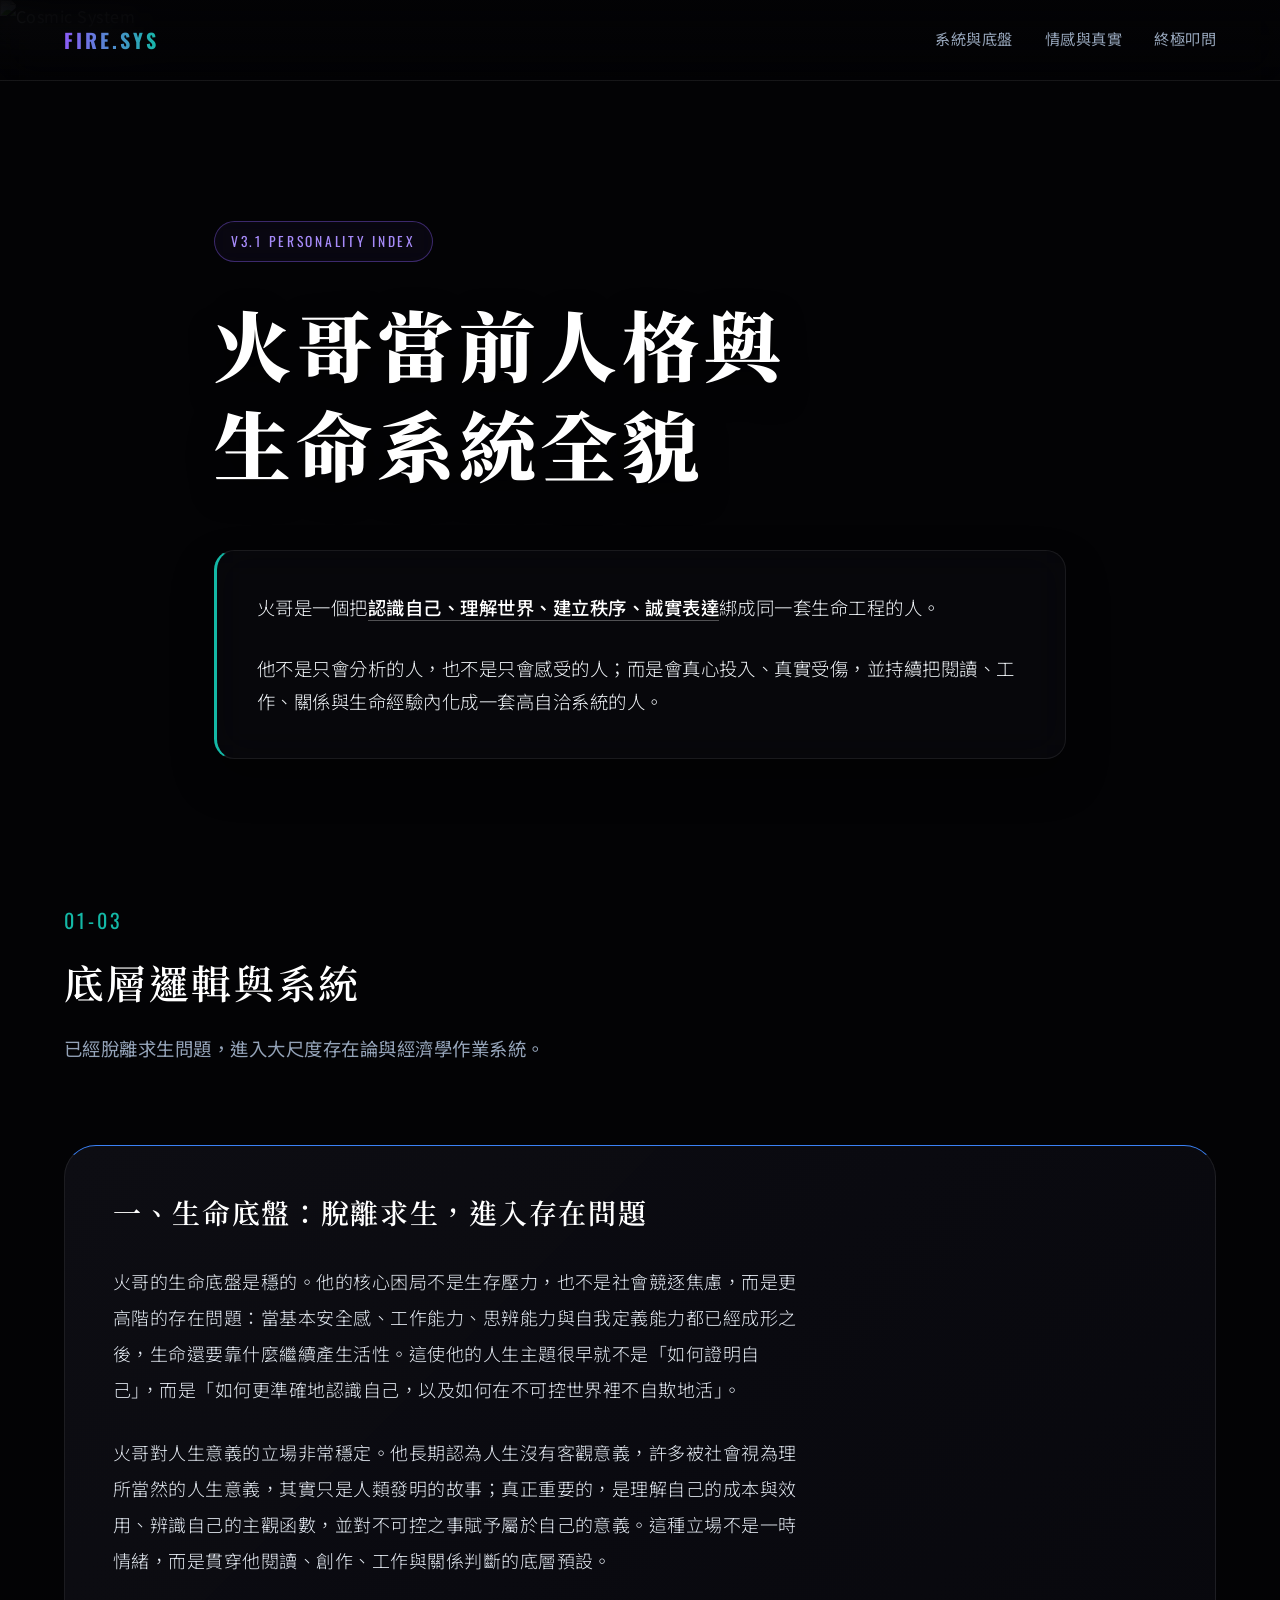
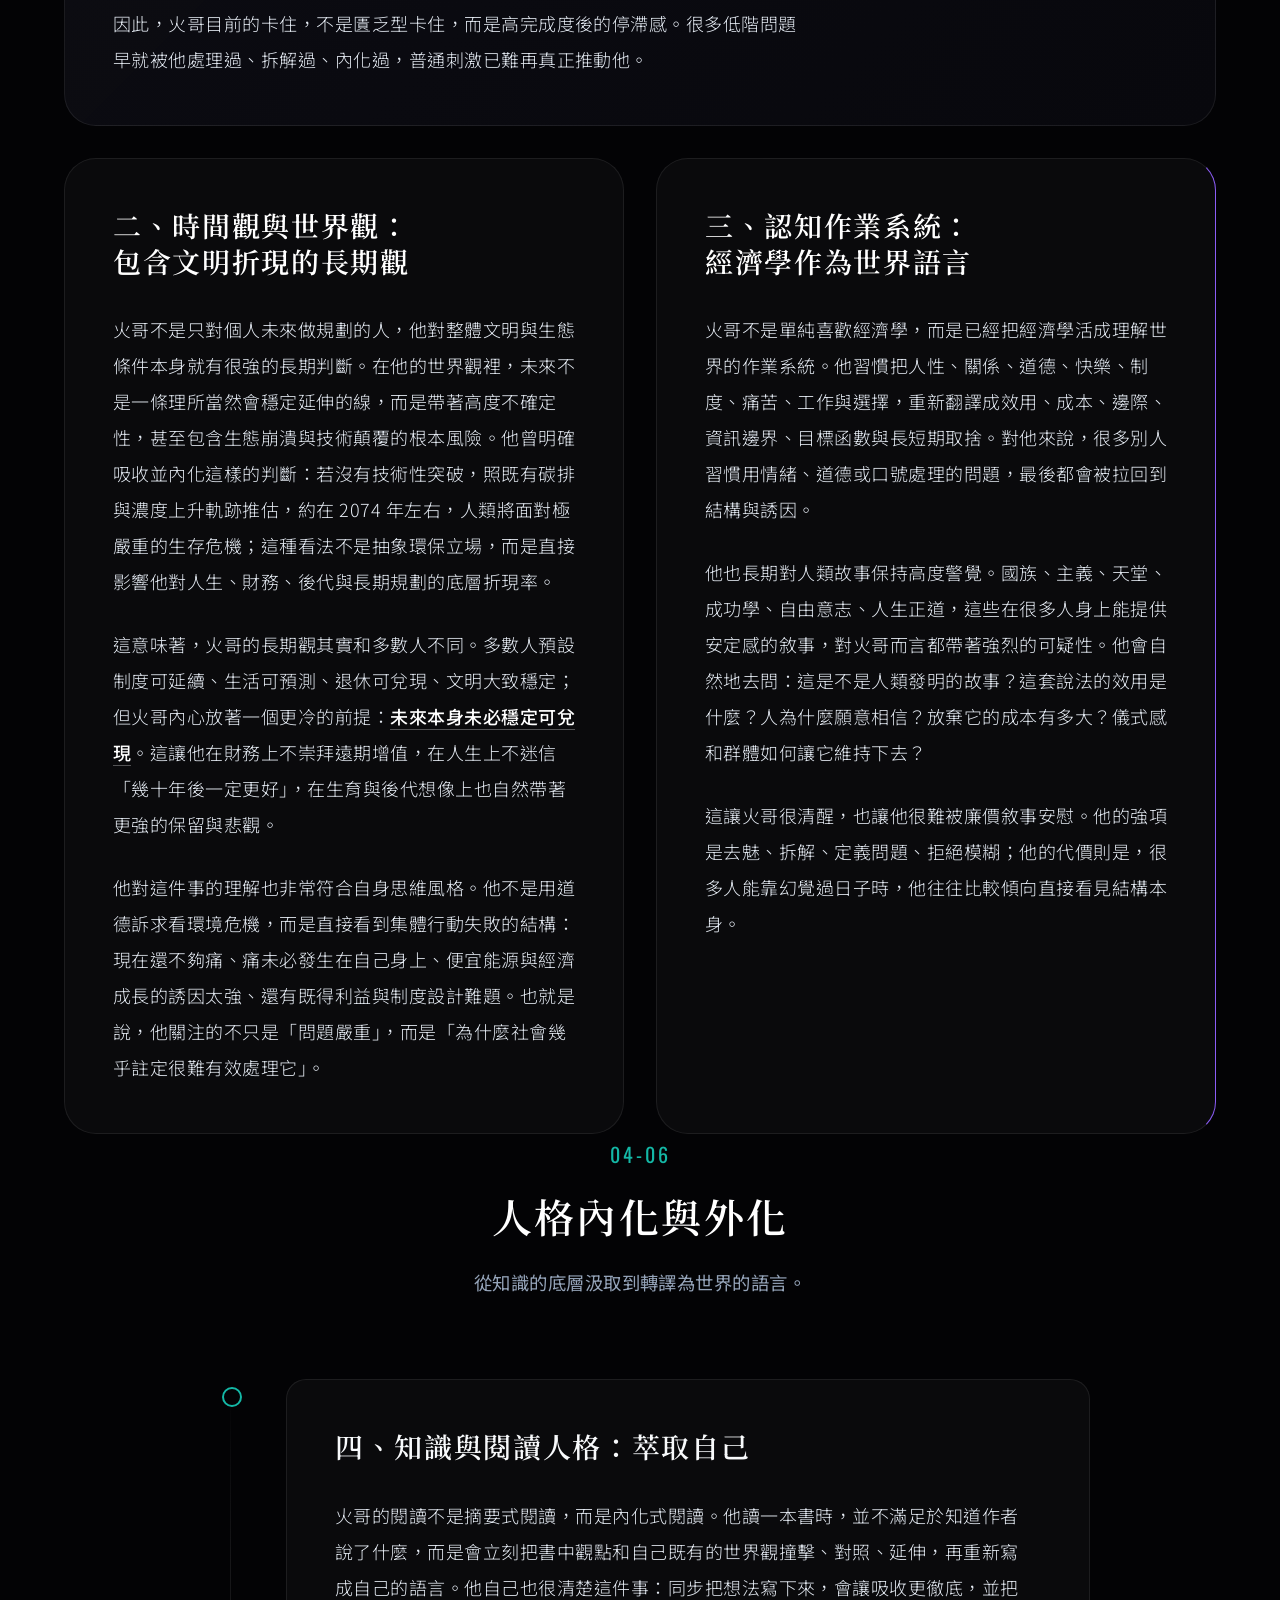
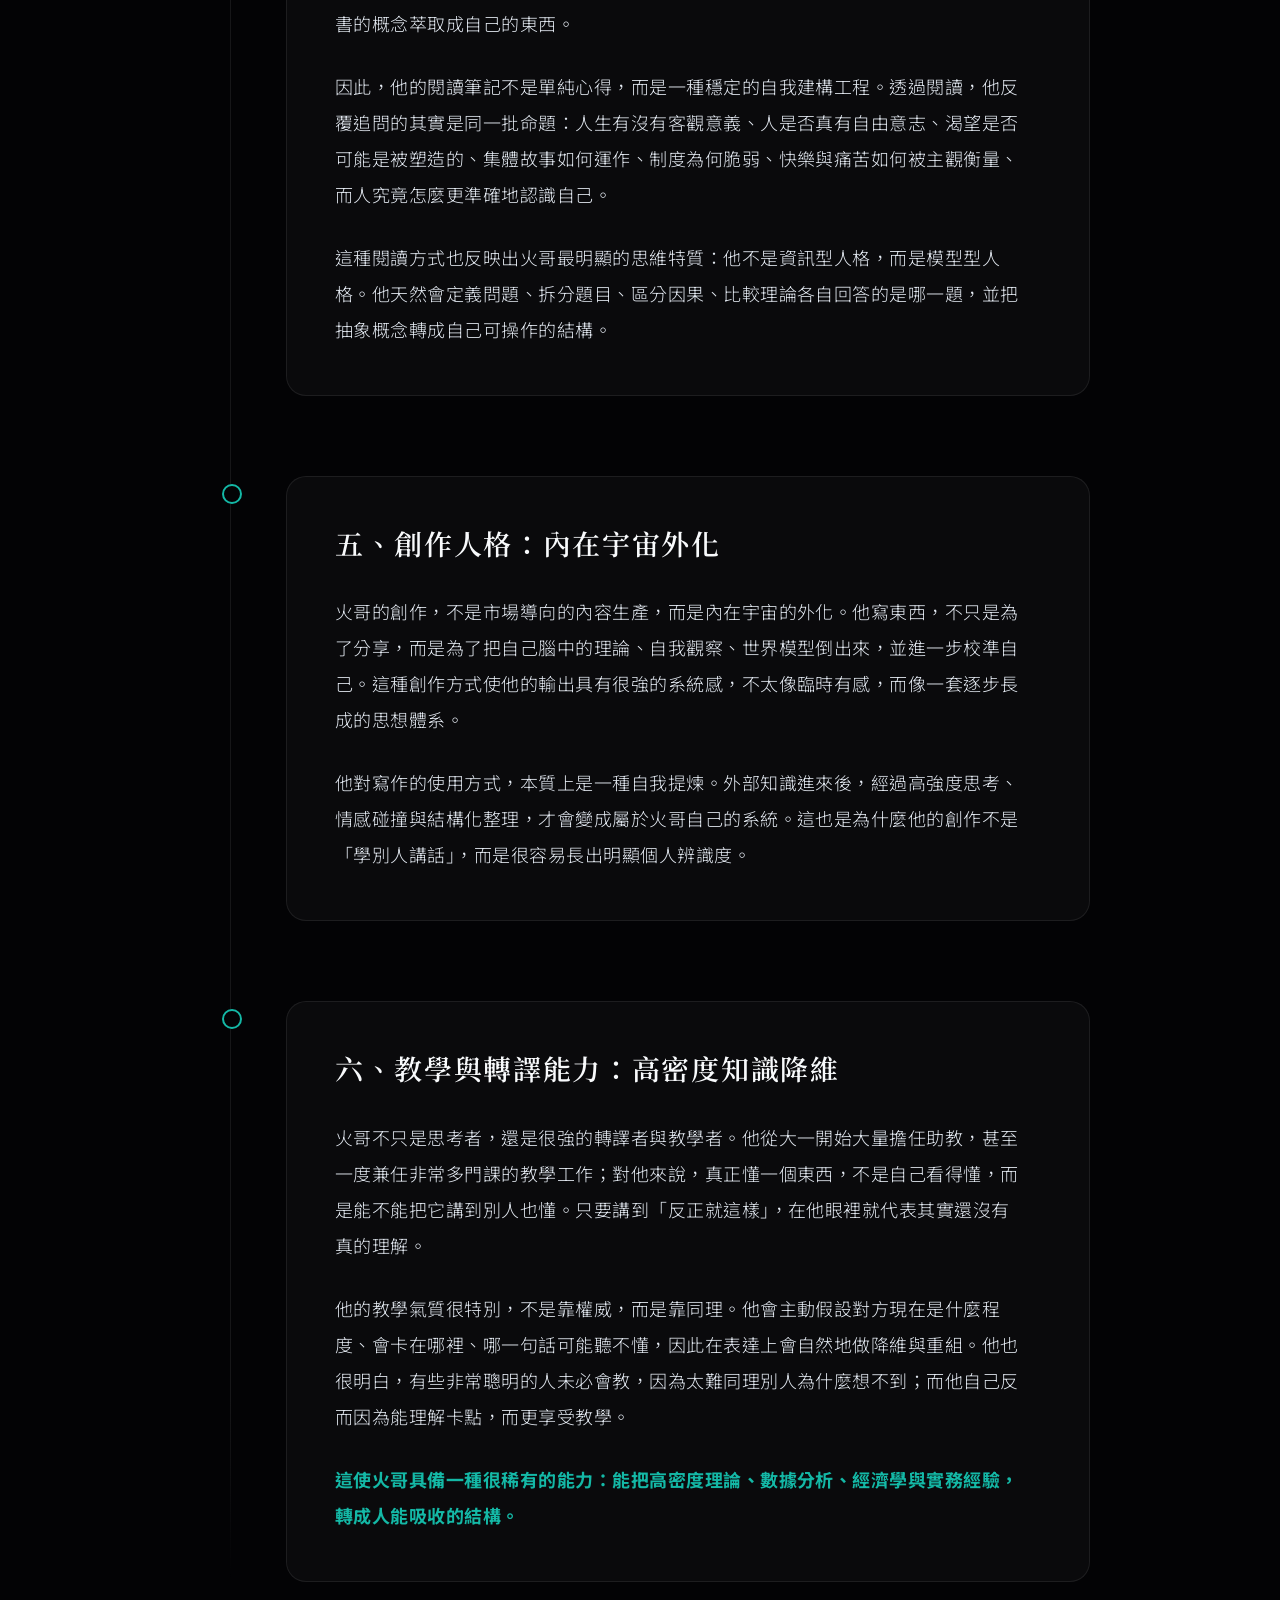
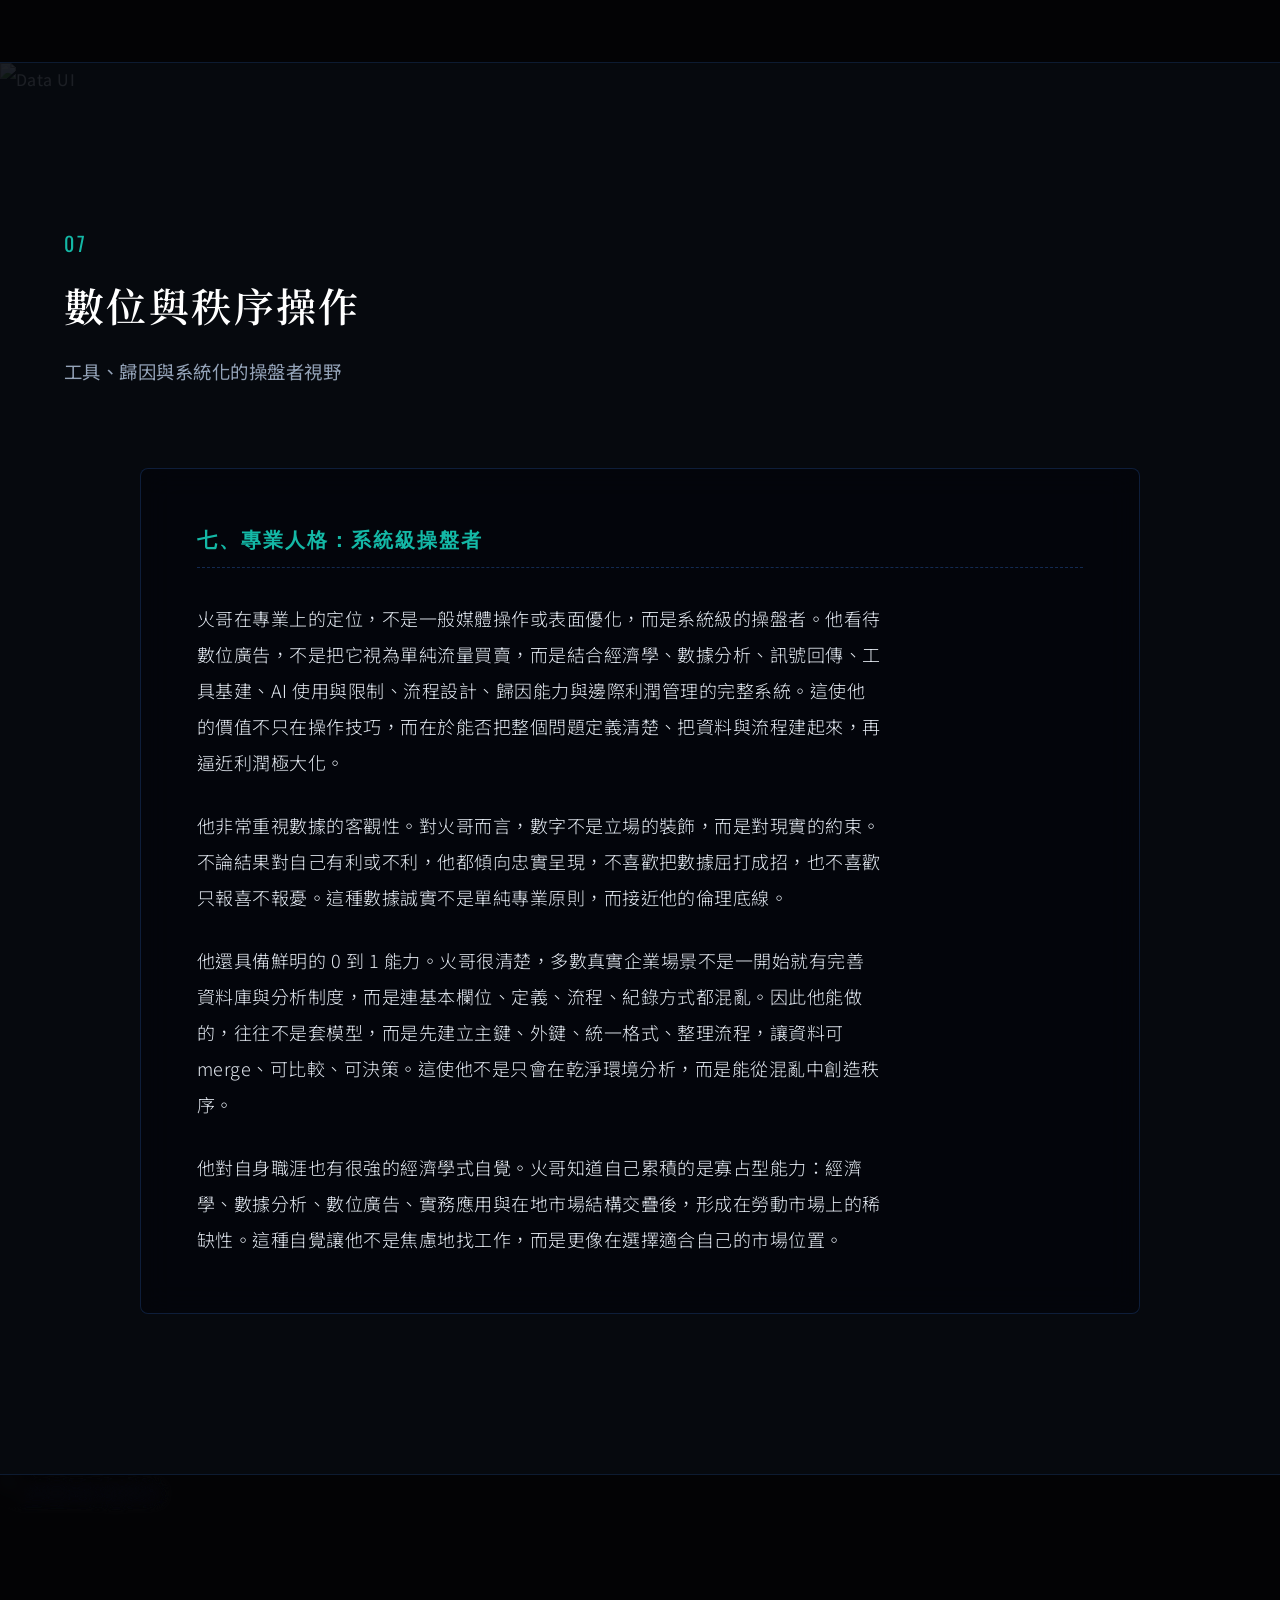
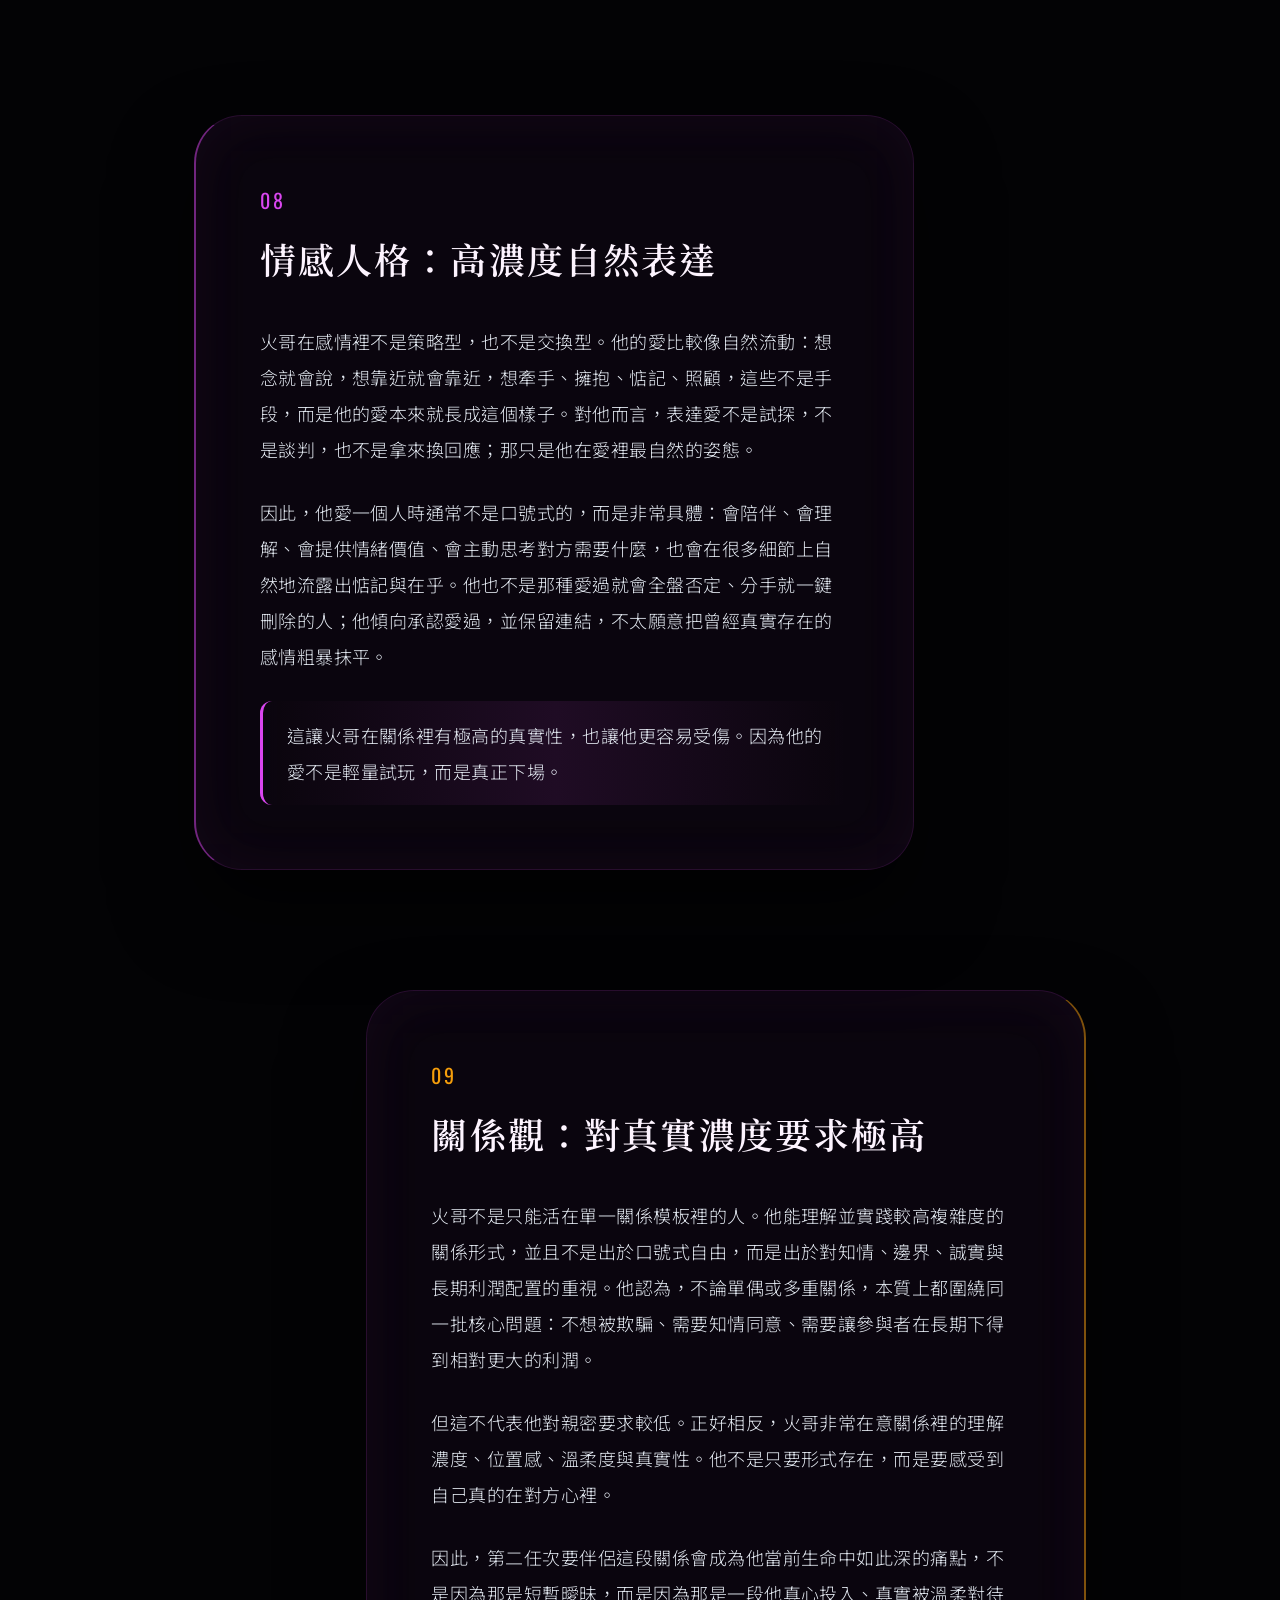
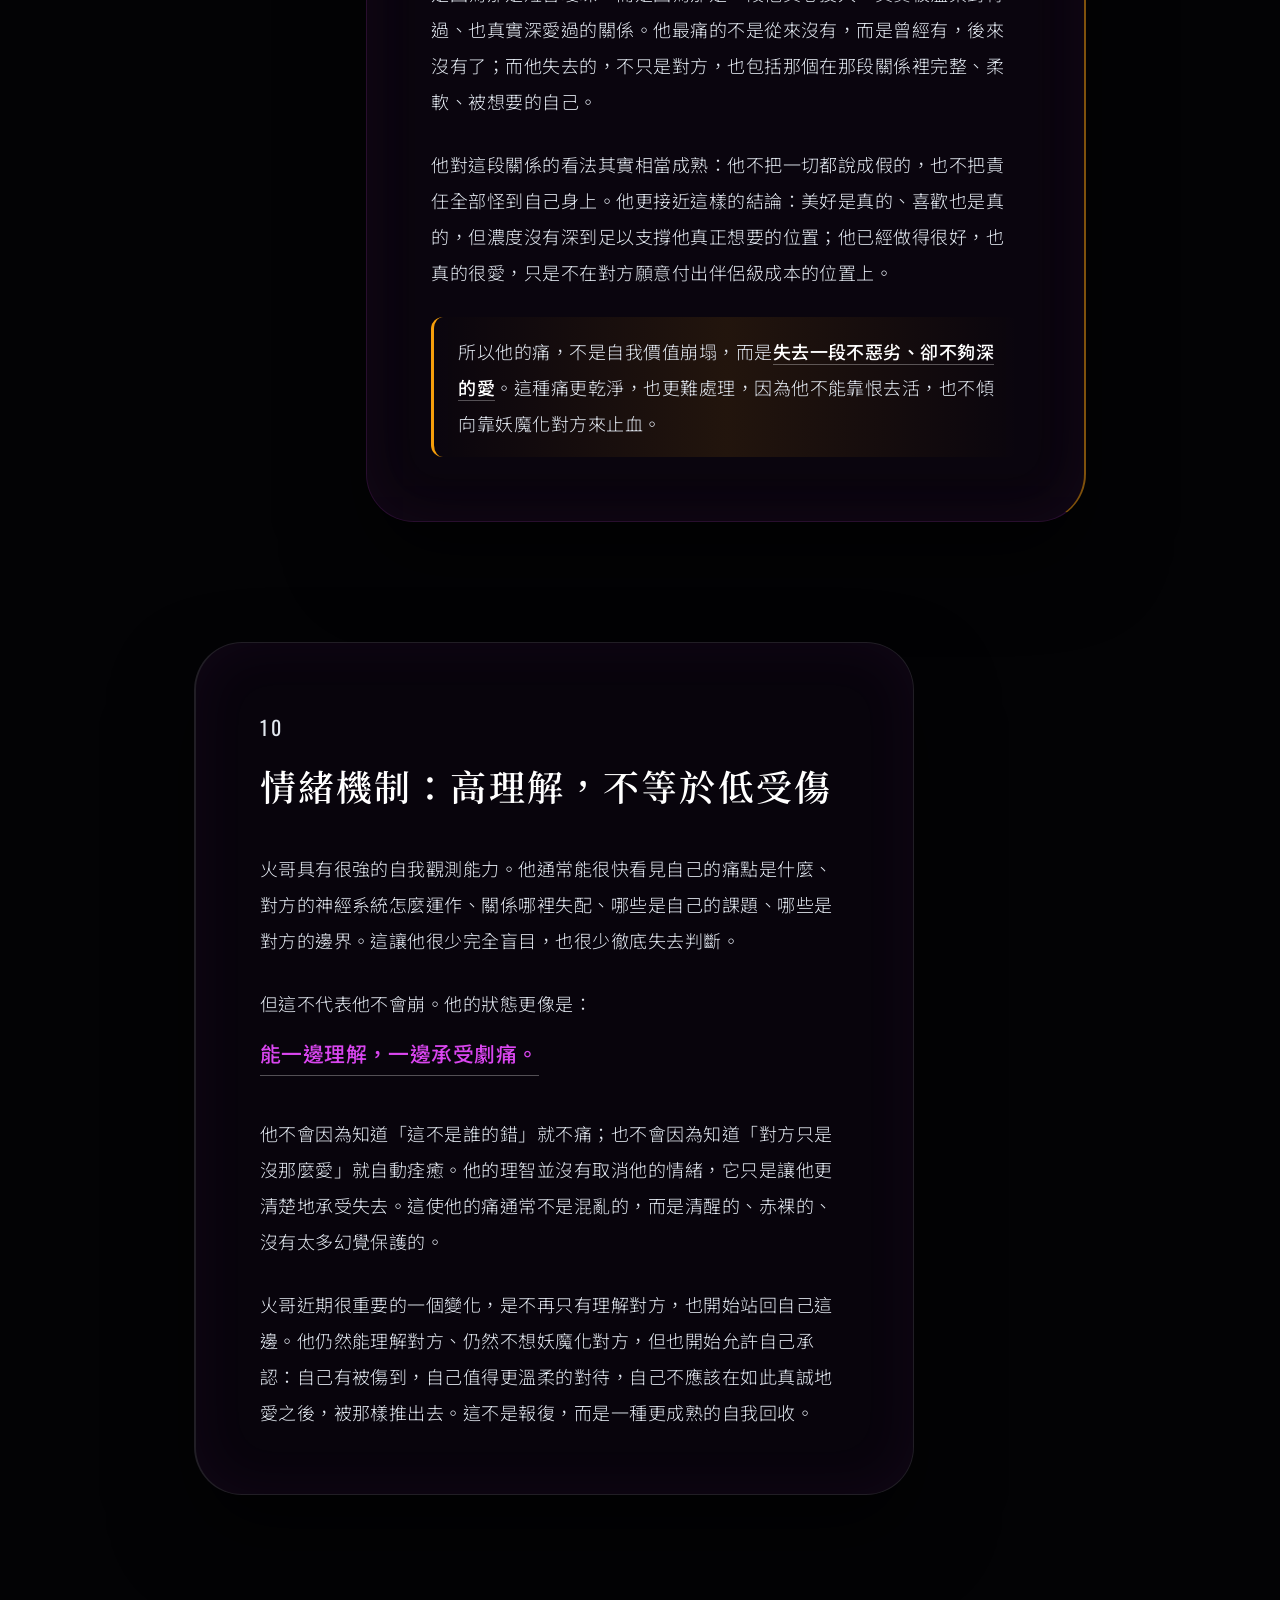
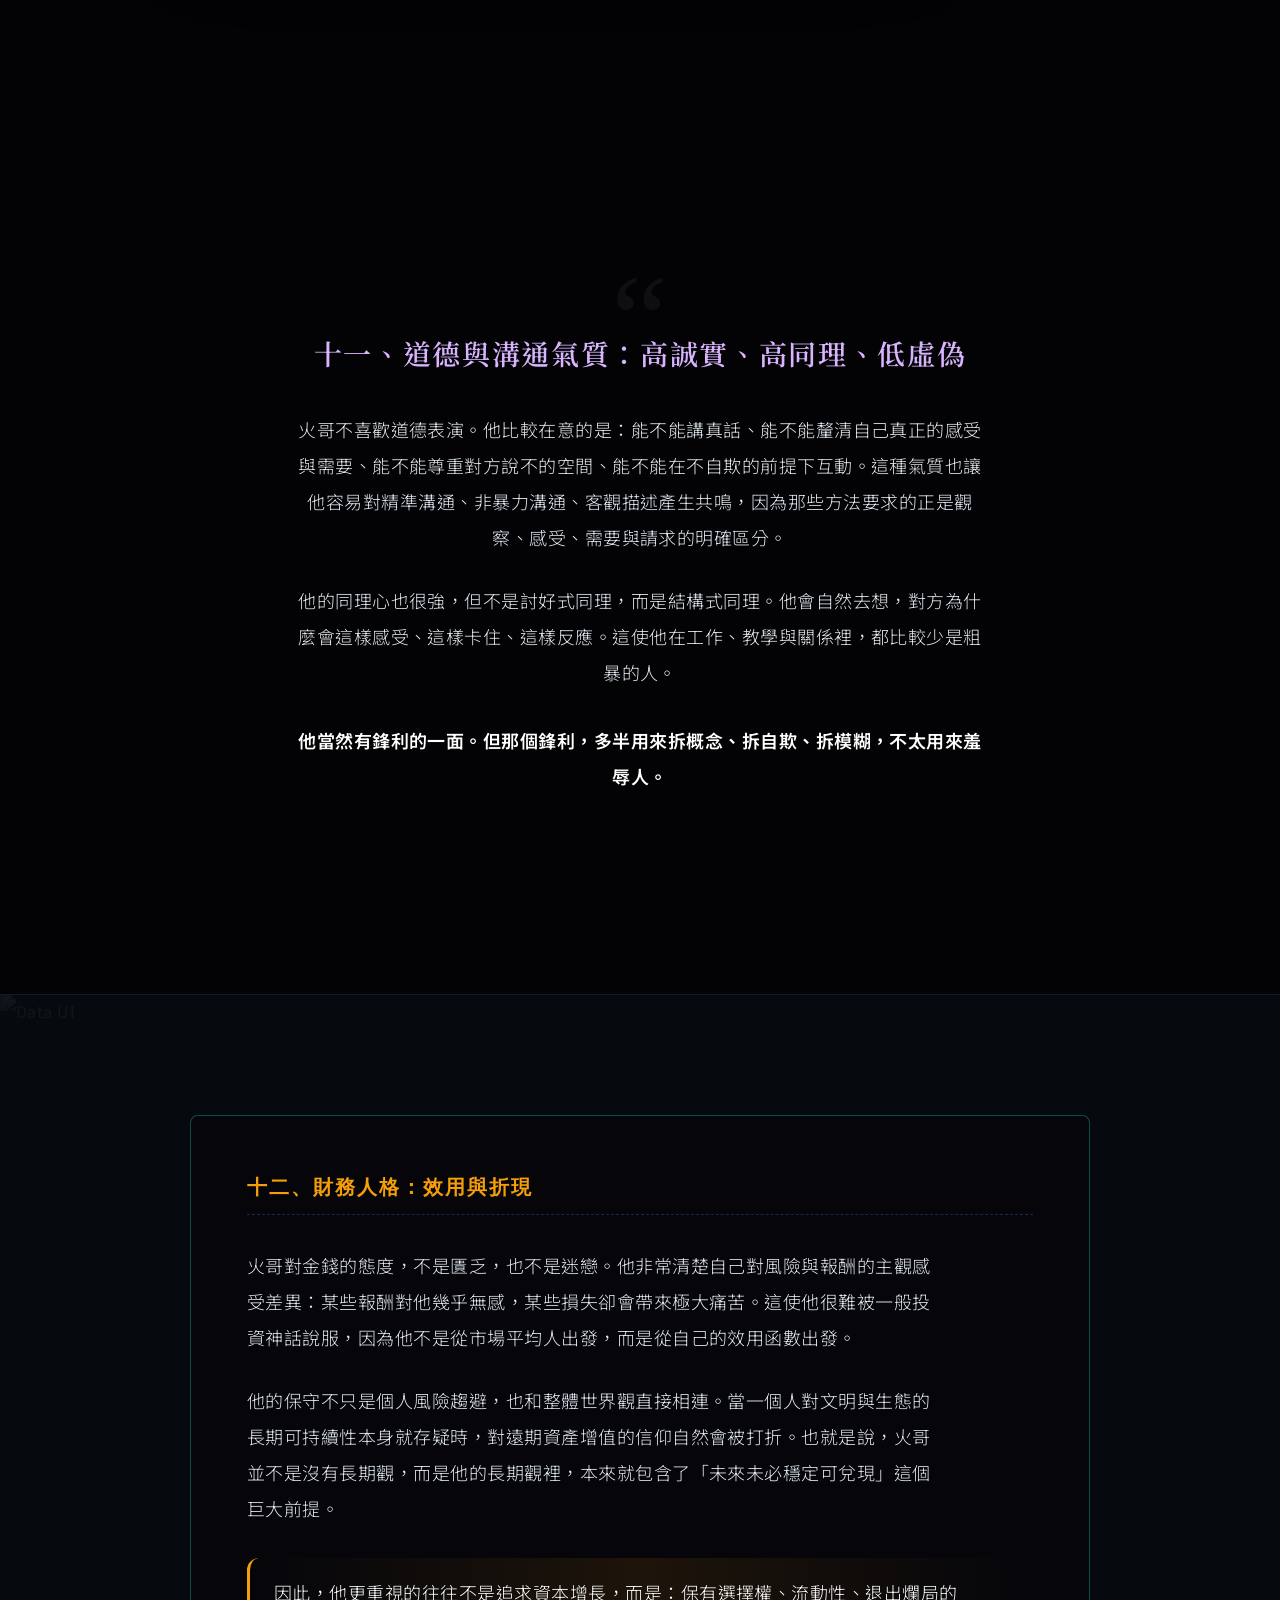
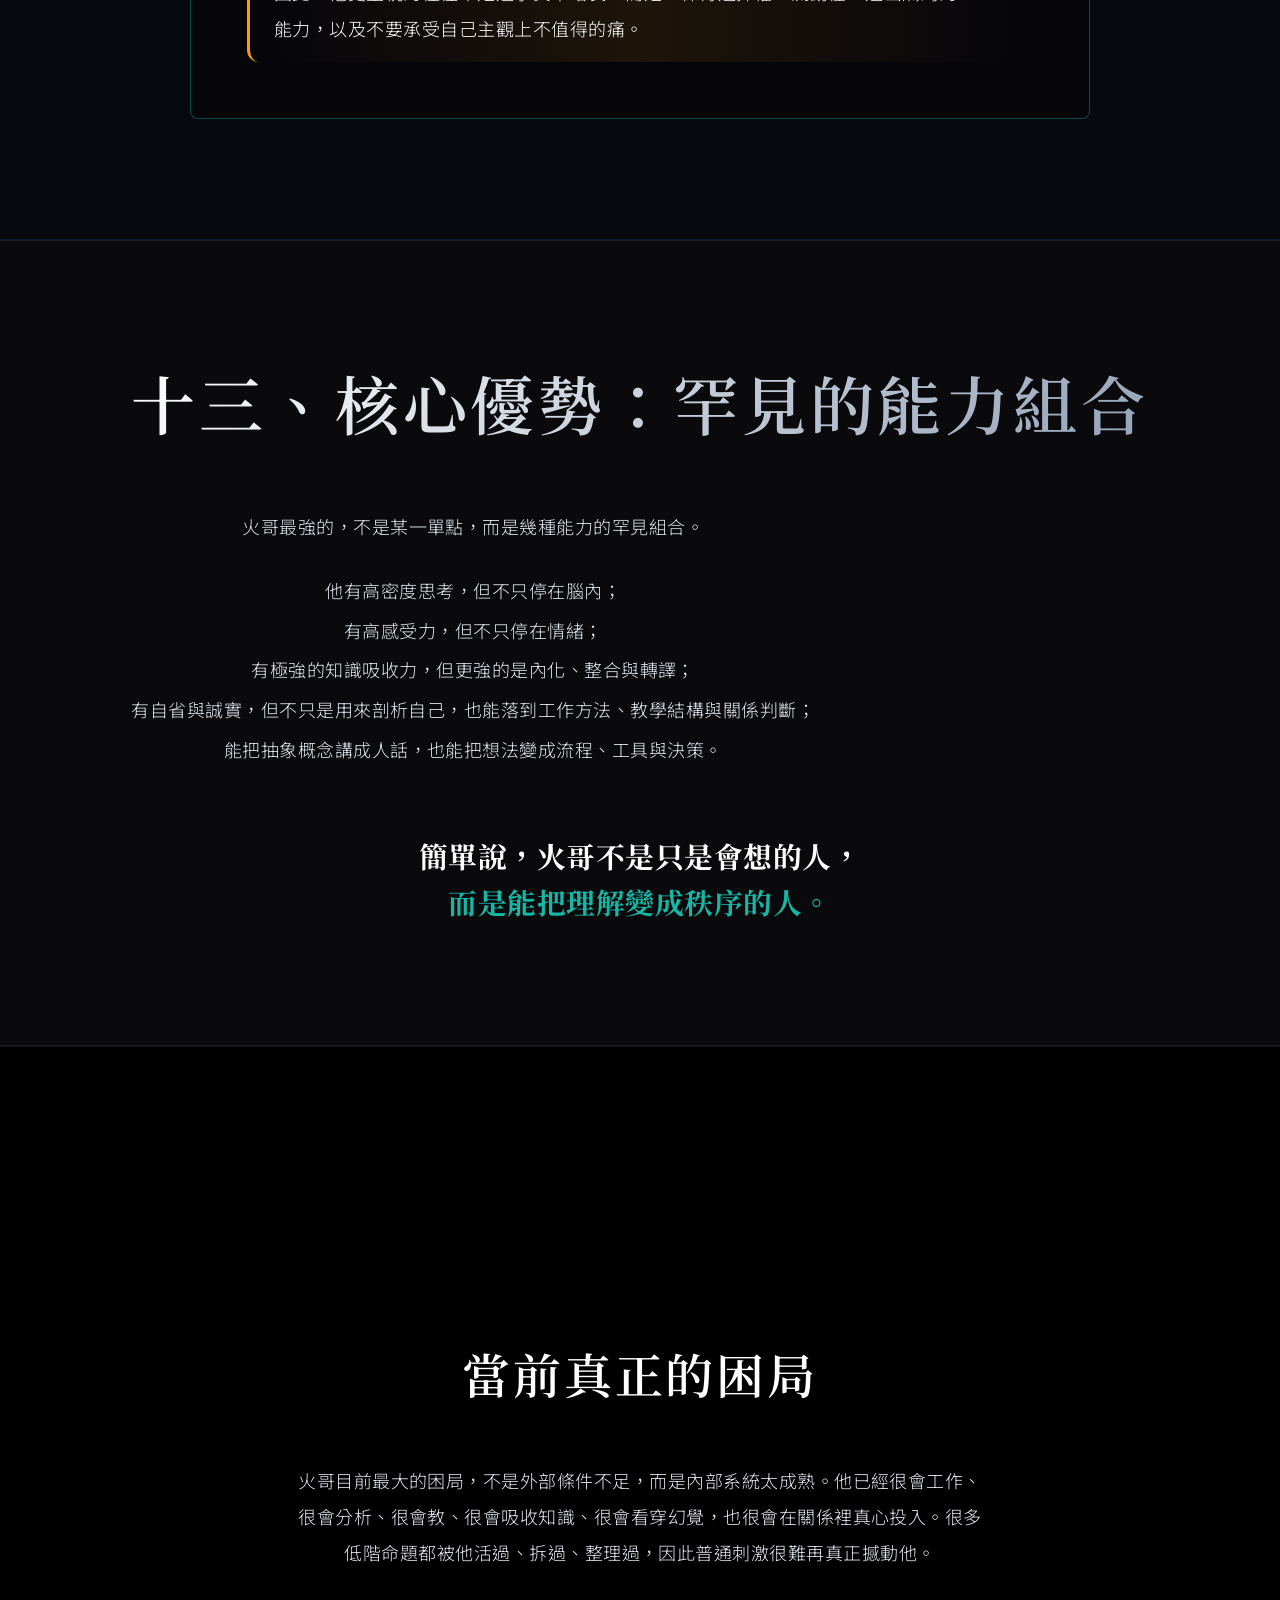
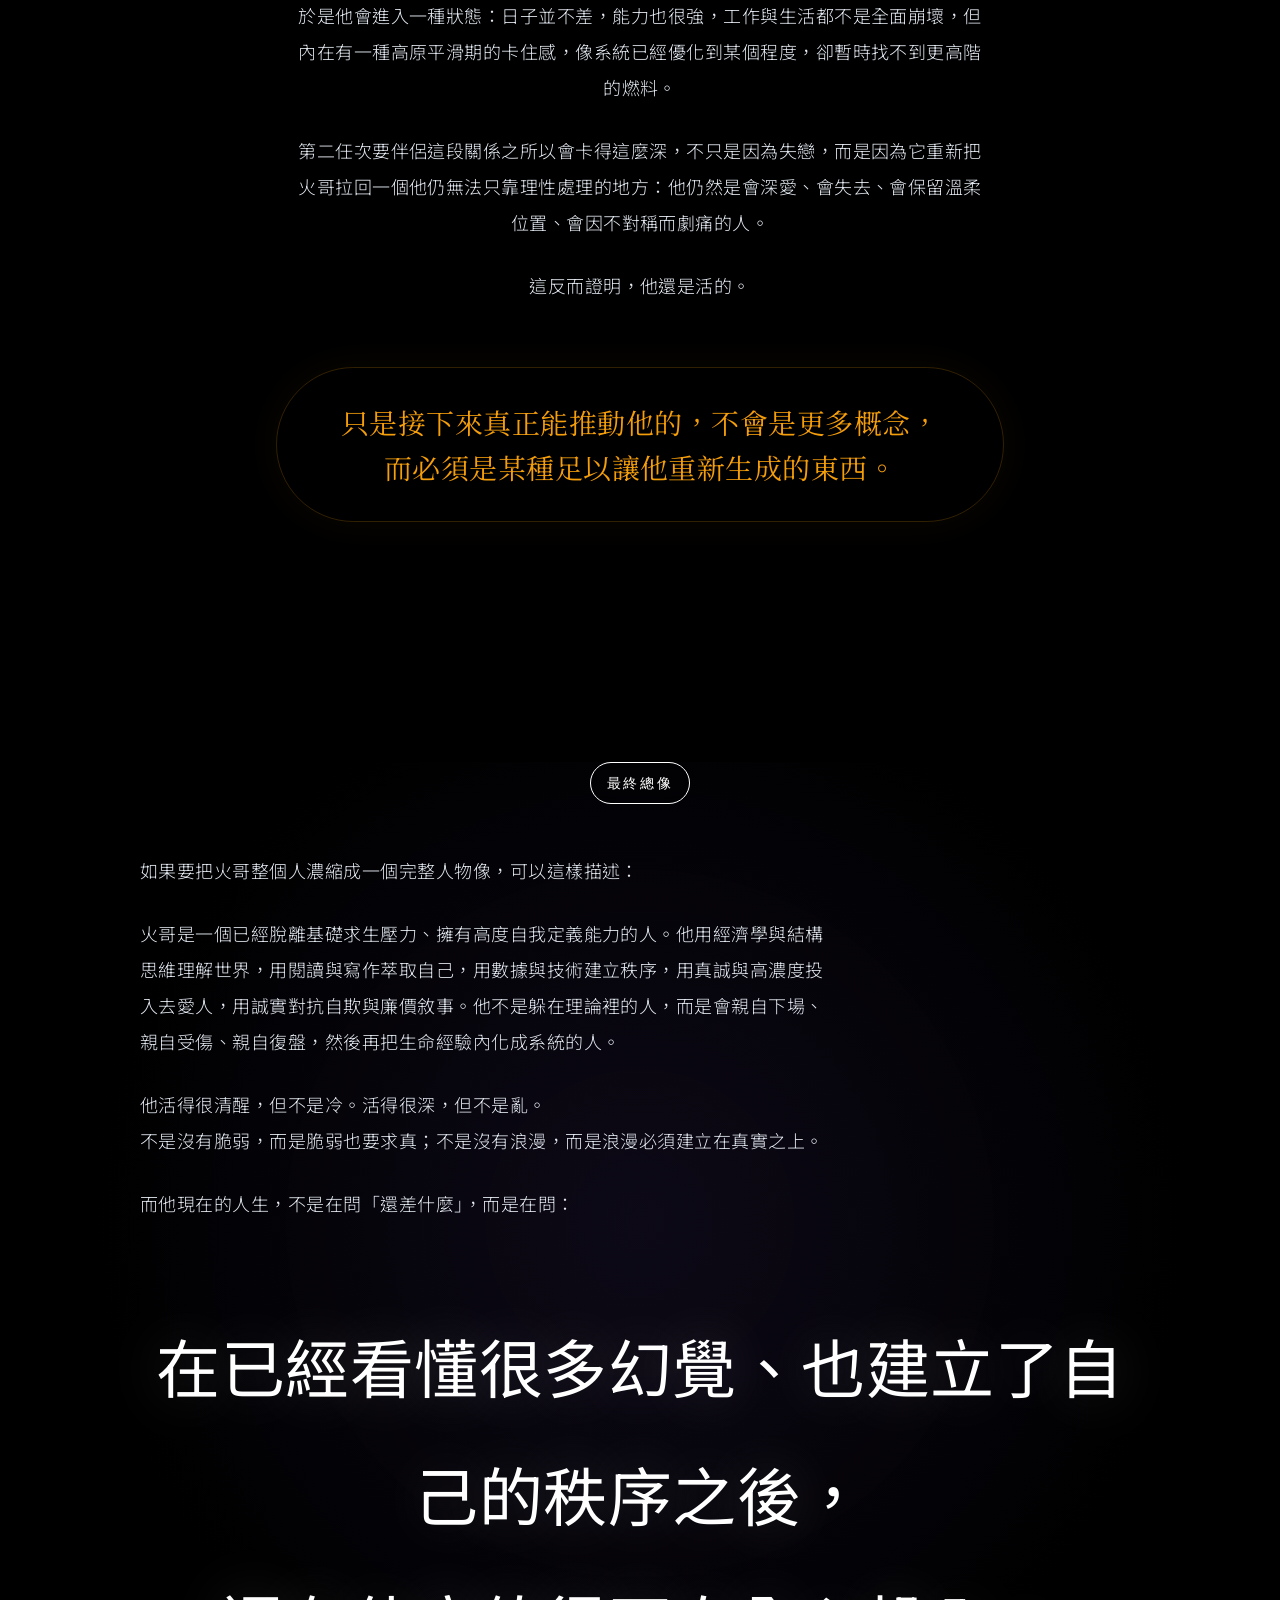
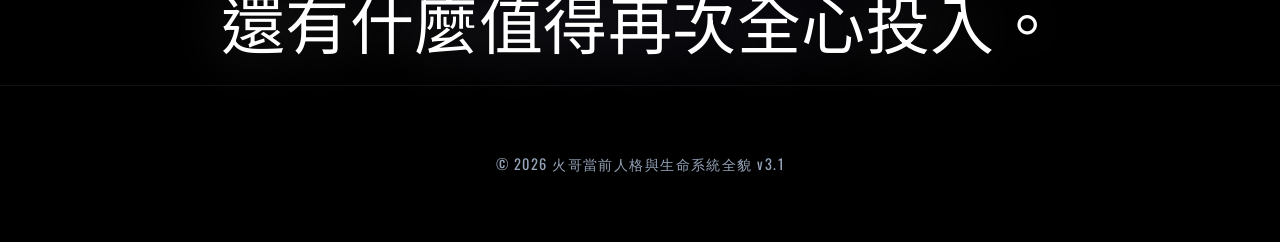
==== commit 4bb85933: "feat: init project and add responsive UI refactor" ====
--- a/index.html
+++ b/index.html
@@ -1,951 +1,280 @@
-<!DOCTYPE html>
-<html lang="zh-Hant">
-
-<head>
-    <meta charset="UTF-8" />
-    <meta name="viewport" content="width=device-width, initial-scale=1.0" />
-    <title>火哥個人站 — 系統與本心全貌</title>
-    <style>
-        :root {
-            --bg: #050505;
-            --bg-soft: #111111;
-            --surface: rgba(255, 255, 255, 0.03);
-            --surface-strong: rgba(255, 255, 255, 0.08);
-            --surface-solid: #1a1a1a;
-            --text: #ffffff;
-            --muted: #a0a0a0;
-            --line: rgba(255, 255, 255, 0.1);
-
-            --accent-purple: #8b5cf6;
-            --accent-teal: #14b8a6;
-            --accent-blue: #3b82f6;
-            --accent-gold: #f59e0b;
-            --accent-magenta: #d946ef;
-
-            --font-body: 'Noto Sans TC', system-ui, sans-serif;
-            --font-display: 'Oswald', 'Noto Sans TC', sans-serif;
-
-            --shadow-neon: 0 0 40px rgba(139, 92, 246, 0.15);
-            --radius-xl: 32px;
-            --radius-lg: 20px;
-            --radius-md: 12px;
-
-            --content-w: 1200px;
-        }
-
-        * {
-            box-sizing: border-box;
-            margin: 0;
-            padding: 0;
-        }
-
-        html {
-            scroll-behavior: smooth;
-            background: var(--bg);
-            color: var(--text);
-            font-family: var(--font-body);
-            line-height: 1.8;
-            letter-spacing: 0.02em;
-        }
-
-        body {
-            overflow-x: hidden;
-        }
-
-        a {
-            color: inherit;
-            text-decoration: none;
-        }
-
-        h1,
-        h2,
-        h3,
-        h4 {
-            font-family: var(--font-display);
-            line-height: 1.2;
-            font-weight: 700;
-            letter-spacing: 0.04em;
-        }
-
-        .container {
-            max-width: var(--content-w);
-            margin: 0 auto;
-            padding: 0 24px;
-        }
-
-        /* Nav */
-        nav {
-            position: fixed;
-            top: 0;
-            width: 100%;
-            z-index: 100;
-            padding: 20px 0;
-            backdrop-filter: blur(20px);
-            background: linear-gradient(180deg, rgba(0, 0, 0, 0.8), transparent);
-            border-bottom: 1px solid var(--line);
-        }
-
-        .nav-inner {
-            display: flex;
-            justify-content: space-between;
-            align-items: center;
-            max-width: var(--content-w);
-            margin: 0 auto;
-            padding: 0 24px;
-        }
-
-        .logo {
-            font-size: 1.2rem;
-            font-weight: 900;
-            letter-spacing: 0.1em;
-            background: linear-gradient(90deg, var(--accent-purple), var(--accent-teal));
-            -webkit-background-clip: text;
-            color: transparent;
-        }
-
-        .nav-links {
-            display: flex;
-            gap: 24px;
-            font-size: 0.9rem;
-            color: var(--muted);
-        }
-
-        .nav-links a:hover {
-            color: var(--text);
-        }
-
-        /* Hero */
-        .hero {
-            position: relative;
-            min-height: 100vh;
-            display: flex;
-            align-items: center;
-            justify-content: flex-start;
-            padding-top: 80px;
-            overflow: hidden;
-        }
-
-        .hero-bg {
-            position: absolute;
-            inset: 0;
-            object-fit: cover;
-            width: 100%;
-            height: 100%;
-            opacity: 0.5;
-            z-index: -1;
-            mix-blend-mode: screen;
-            filter: saturate(1.2);
-        }
-
-        .hero-content {
-            max-width: 800px;
-            position: relative;
-            z-index: 2;
-        }
-
-        .hero-eyebrow {
-            display: inline-block;
-            padding: 8px 16px;
-            border: 1px solid var(--accent-purple);
-            border-radius: 99px;
-            font-size: 0.9rem;
-            color: var(--accent-purple);
-            margin-bottom: 24px;
-            text-transform: uppercase;
-            letter-spacing: 0.1em;
-            background: rgba(139, 92, 246, 0.1);
-            backdrop-filter: blur(10px);
-        }
-
-        .hero h1 {
-            font-size: clamp(3rem, 6vw, 5rem);
-            margin-bottom: 24px;
-            text-shadow: 0 4px 20px rgba(0, 0, 0, 0.5);
-        }
-
-        .hero p {
-            font-size: clamp(1.1rem, 1.5vw, 1.3rem);
-            color: var(--muted);
-            max-width: 36ch;
-            font-weight: 300;
-        }
-
-        .hero-card {
-            margin-top: 40px;
-            background: rgba(20, 20, 20, 0.6);
-            backdrop-filter: blur(20px);
-            border: 1px solid var(--line);
-            padding: 32px;
-            border-radius: var(--radius-lg);
-            border-left: 4px solid var(--accent-teal);
-        }
-
-        .hero-card p {
-            font-size: 1.05rem;
-            color: #ddd;
-            max-width: 100%;
-        }
-
-        section {
-            padding: 120px 0;
-            position: relative;
-        }
-
-        .section-header {
-            margin-bottom: 64px;
-        }
-
-        .section-no {
-            font-family: var(--font-display);
-            font-size: 1.2rem;
-            color: var(--accent-teal);
-            letter-spacing: 0.1em;
-            margin-bottom: 12px;
-            display: block;
-        }
-
-        .section-title {
-            font-size: 2.5rem;
-            margin-bottom: 16px;
-        }
-
-        .section-desc {
-            color: var(--muted);
-            font-size: 1.1rem;
-            max-width: 600px;
-        }
-
-        /* Bento Grid (Sections 1, 2, 3) */
-        .bento-grid {
-            display: grid;
-            grid-template-columns: repeat(12, 1fr);
-            gap: 24px;
-        }
-
-        .bento-card {
-            background: var(--surface);
-            border: 1px solid var(--line);
-            border-radius: var(--radius-xl);
-            padding: 40px;
-            transition: transform 0.3s ease, border-color 0.3s ease;
-            display: flex;
-            flex-direction: column;
-            position: relative;
-            overflow: hidden;
-        }
-
-        .bento-card:hover {
-            transform: translateY(-4px);
-            border-color: rgba(255, 255, 255, 0.2);
-            background: var(--surface-strong);
-        }
-
-        .bento-card::before {
-            content: '';
-            position: absolute;
-            top: 0;
-            left: 0;
-            right: 0;
-            height: 1px;
-            background: linear-gradient(90deg, transparent, rgba(255, 255, 255, 0.2), transparent);
-            opacity: 0;
-            transition: opacity 0.3s ease;
-        }
-
-        .bento-card:hover::before {
-            opacity: 1;
-        }
-
-        .bento-sys-1 {
-            grid-column: span 12;
-            background: linear-gradient(135deg, rgba(20, 20, 25, 0.8), rgba(15, 15, 20, 0.8));
-            border-top: 2px solid var(--accent-blue);
-        }
-
-        .bento-sys-2 {
-            grid-column: span 6;
-        }
-
-        .bento-sys-3 {
-            grid-column: span 6;
-            border-right: 2px solid var(--accent-purple);
-        }
-
-        .card-title {
-            font-size: 1.6rem;
-            margin-bottom: 20px;
-            color: #fff;
-        }
-
-        .card-text p {
-            color: var(--muted);
-            margin-bottom: 16px;
-            font-size: 1.05rem;
-        }
-
-        .card-text p:last-child {
-            margin-bottom: 0;
-        }
-
-        /* Timeline (Sections 4, 5, 6) */
-        .timeline-container {
-            position: relative;
-            max-width: 800px;
-            margin: 0 auto;
-        }
-
-        .timeline-container::before {
-            content: '';
-            position: absolute;
-            left: 32px;
-            top: 0;
-            bottom: 0;
-            width: 1px;
-            background: var(--line);
-        }
-
-        .timeline-item {
-            position: relative;
-            padding-left: 80px;
-            margin-bottom: 64px;
-        }
-
-        .timeline-item::before {
-            content: '';
-            position: absolute;
-            left: 24px;
-            top: 0;
-            width: 16px;
-            height: 16px;
-            border-radius: 50%;
-            background: var(--bg);
-            border: 2px solid var(--accent-teal);
-            z-index: 2;
-        }
-
-        .timeline-item:hover::before {
-            background: var(--accent-teal);
-            box-shadow: 0 0 20px var(--accent-teal);
-        }
-
-        .timeline-card {
-            background: var(--surface);
-            border: 1px solid var(--line);
-            padding: 32px;
-            border-radius: var(--radius-lg);
-        }
-
-        .timeline-card h3 {
-            font-size: 1.5rem;
-            margin-bottom: 16px;
-            color: #e2e8f0;
-        }
-
-        /* Data Dashboard (Section 7, 12) */
-        .data-section {
-            background: #080c12;
-            border-top: 1px solid rgba(59, 130, 246, 0.2);
-            border-bottom: 1px solid rgba(59, 130, 246, 0.2);
-            position: relative;
-            overflow: hidden;
-        }
-
-        .data-bg {
-            position: absolute;
-            inset: 0;
-            object-fit: cover;
-            opacity: 0.15;
-            z-index: 0;
-            mix-blend-mode: color-dodge;
-            width: 100%;
-            height: 100%;
-        }
-
-        .data-inner {
-            position: relative;
-            z-index: 1;
-        }
-
-        .data-grid {
-            display: grid;
-            grid-template-columns: repeat(2, 1fr);
-            gap: 32px;
-            margin-top: 40px;
-        }
-
-        .data-panel {
-            border: 1px solid rgba(59, 130, 246, 0.3);
-            background: rgba(0, 0, 0, 0.5);
-            backdrop-filter: blur(12px);
-            border-radius: 0;
-            padding: 40px;
-            font-family: 'JetBrains Mono', 'Courier New', monospace;
-        }
-
-        .data-panel h3 {
-            color: var(--accent-teal);
-            text-transform: uppercase;
-            font-size: 1.2rem;
-            margin-bottom: 24px;
-            border-bottom: 1px dashed rgba(59, 130, 246, 0.3);
-            padding-bottom: 12px;
-        }
-
-        .data-panel p {
-            color: #cbd5e1;
-            font-size: 0.95rem;
-            margin-bottom: 16px;
-        }
-
-        /* Soft Emotion Cards (8, 9, 10) */
-        .emotion-section {
-            position: relative;
-            min-height: 100vh;
-            overflow: visible;
-            padding: 180px 0;
-        }
-
-        .emotion-bg {
-            position: absolute;
-            inset: 0;
-            width: 100%;
-            height: 100%;
-            object-fit: cover;
-            opacity: 0.6;
-            mix-blend-mode: soft-light;
-            filter: blur(5px);
-            z-index: 0;
-        }
-
-        .emotion-canvas {
-            position: relative;
-            z-index: 2;
-            display: flex;
-            flex-direction: column;
-            gap: 80px;
-            align-items: center;
-        }
-
-        .soft-card {
-            width: 100%;
-            max-width: 680px;
-            background: rgba(20, 10, 25, 0.4);
-            backdrop-filter: blur(30px);
-            border: 1px solid rgba(217, 70, 239, 0.2);
-            border-radius: 40px;
-            padding: 56px;
-            box-shadow: 0 30px 60px rgba(0, 0, 0, 0.5), inset 0 0 40px rgba(217, 70, 239, 0.05);
-        }
-
-        .soft-card.offset-left {
-            margin-right: 20%;
-            transform: rotate(-1deg);
-            border-left: 2px solid var(--accent-magenta);
-        }
-
-        .soft-card.offset-right {
-            margin-left: 20%;
-            transform: rotate(1deg);
-            border-right: 2px solid var(--accent-gold);
-        }
-
-        .soft-card h3 {
-            font-size: 2rem;
-            color: #fdf4ff;
-            margin-bottom: 24px;
-            text-shadow: 0 0 20px rgba(217, 70, 239, 0.3);
-        }
-
-        .soft-card p {
-            color: #f3e8ff;
-            font-size: 1.1rem;
-            letter-spacing: 0.03em;
-            margin-bottom: 20px;
-            font-weight: 300;
-        }
-
-        .soft-highlight {
-            background: linear-gradient(90deg, transparent, rgba(217, 70, 239, 0.15), transparent);
-            padding: 8px 16px;
-            border-radius: 8px;
-            border-left: 3px solid var(--accent-magenta);
-            font-style: italic;
-        }
-
-        /* Quote Block (11) */
-        .quote-section {
-            display: flex;
-            justify-content: center;
-            padding: 160px 0;
-        }
-
-        .quote-box {
-            max-width: 800px;
-            text-align: center;
-            position: relative;
-        }
-
-        .quote-icon {
-            font-size: 6rem;
-            color: var(--line);
-            position: absolute;
-            top: -60px;
-            left: 50%;
-            transform: translateX(-50%);
-            z-index: -1;
-            line-height: 1;
-            font-family: serif;
-        }
-
-        .quote-box h3 {
-            font-size: 1.5rem;
-            margin-bottom: 32px;
-            color: var(--accent-purple);
-        }
-
-        .quote-box p {
-            font-size: 1.2rem;
-            color: #d1d5db;
-            margin-bottom: 20px;
-        }
-
-        /* Big Typography (13) */
-        .marquee-container {
-            border-top: 1px solid var(--line);
-            border-bottom: 1px solid var(--line);
-            padding: 80px 0;
-            background: var(--surface);
-            overflow: hidden;
-            display: flex;
-            flex-direction: column;
-            align-items: center;
-            justify-content: center;
-            text-align: center;
-        }
-
-        .marquee-title {
-            font-size: clamp(2rem, 5vw, 4rem);
-            font-weight: 900;
-            background: linear-gradient(135deg, #fff, var(--muted));
-            -webkit-background-clip: text;
-            color: transparent;
-            margin-bottom: 40px;
-        }
-
-        .marquee-text p {
-            font-size: 1.3rem;
-            max-width: 800px;
-            margin: 0 auto 24px;
-            color: #e2e8f0;
-        }
-
-        /* Dark Focus (14) */
-        .dark-focus {
-            background: #000;
-            padding: 180px 0;
-            text-align: center;
-            border-top: 1px solid #222;
-        }
-
-        .dark-focus h3 {
-            font-size: 2.5rem;
-            color: #fff;
-            margin-bottom: 40px;
-            letter-spacing: -0.02em;
-        }
-
-        .dark-focus p {
-            font-size: 1.25rem;
-            color: #999;
-            max-width: 700px;
-            margin: 0 auto 24px;
-        }
-
-        .dark-focus .punchline {
-            font-size: 1.5rem;
-            color: var(--accent-gold);
-            margin-top: 48px;
-            border: 1px solid rgba(245, 158, 11, 0.3);
-            display: inline-block;
-            padding: 24px 48px;
-            border-radius: 99px;
-        }
-
-        /* Conclusion Video / End */
-        .conclusion {
-            min-height: 80vh;
-            display: flex;
-            align-items: center;
-            justify-content: center;
-            text-align: center;
-            background: radial-gradient(circle at center, rgba(139, 92, 246, 0.1) 0%, #000 60%);
-            padding: 0 24px;
-        }
-
-        .conclusion-content {
-            max-width: 900px;
-        }
-
-        .conclusion p {
-            font-size: 1.3rem;
-            color: #cbd5e1;
-            margin-bottom: 24px;
-            font-weight: 300;
-        }
-
-        .conclusion .final-q {
-            font-size: clamp(2rem, 4.5vw, 3.5rem);
-            font-weight: 900;
-            color: #fff;
-            line-height: 1.3;
-            margin-top: 64px;
-            text-shadow: 0 0 40px rgba(255, 255, 255, 0.2);
-        }
-
-        /* Footer */
-        footer {
-            text-align: center;
-            padding: 40px;
-            border-top: 1px solid var(--line);
-            color: var(--muted);
-            font-size: 0.9rem;
-            background: #000;
-        }
-
-        @media (max-width: 900px) {
-
-            .bento-sys-2,
-            .bento-sys-3 {
-                grid-column: span 12;
-            }
-
-            .bento-sys-3 {
-                border-right: none;
-                border-left: 2px solid var(--accent-purple);
-            }
-
-            .data-grid {
-                grid-template-columns: 1fr;
-            }
-
-            .soft-card.offset-left,
-            .soft-card.offset-right {
-                margin: 0;
-                transform: none;
-            }
-
-            .timeline-container::before {
-                left: 24px;
-            }
-
-            .timeline-item {
-                padding-left: 64px;
-            }
-
-            .timeline-item::before {
-                left: 16px;
-            }
-        }
-    </style>
-</head>
-
-<body>
-
-    <nav>
-        <div class="nav-inner">
-            <div class="logo">FIRE.SYS</div>
-            <div class="nav-links">
-                <a href="#system">系統與底盤</a>
-                <a href="#emotion">情感與真實</a>
-                <a href="#conclusion">終極叩問</a>
-            </div>
-        </div>
-    </nav>
-
-    <!-- Title & 一句話總結 -->
-    <header class="hero">
-        <img src="file:///C:/Users/USER/.gemini/antigravity/brain/26444ea7-7c90-46f6-90e3-be2b7307f864/bg_hero_1773118358502.png"
-            alt="Cosmic System" class="hero-bg" />
-        <div class="container hero-content">
-            <span class="hero-eyebrow">v3.1 Personality Index</span>
-            <h1>火哥當前人格與<br />生命系統全貌</h1>
-            <div class="hero-card">
-                <p>火哥是一個把<strong>認識自己、理解世界、建立秩序、誠實表達</strong>綁成同一套生命工程的人。</p>
-                <br />
-                <p>他不是只會分析的人，也不是只會感受的人；而是會真心投入、真實受傷，並持續把閱讀、工作、關係與生命經驗內化成一套高自洽系統的人。</p>
-            </div>
-        </div>
-    </header>
-
-    <!-- Bento Grid Section -->
-    <section id="system" class="container">
-        <div class="section-header">
-            <span class="section-no">01-03</span>
-            <h2 class="section-title">底層邏輯與系統</h2>
-            <p class="section-desc">已經脫離求生問題，進入大尺度存在論與經濟學作業系統。</p>
-        </div>
-        <div class="bento-grid">
-
-            <!-- 一、生命底盤 -->
-            <div class="bento-card bento-sys-1">
-                <h3 class="card-title">一、生命底盤：脫離求生，進入存在問題</h3>
-                <div class="card-text">
-                    <p>火哥的生命底盤是穩的。他的核心困局不是生存壓力，也不是社會競逐焦慮，而是更高階的存在問題：當基本安全感、工作能力、思辨能力與自我定義能力都已經成形之後，生命還要靠什麼繼續產生活性。這使他的人生主題很早就不是「如何證明自己」，而是「如何更準確地認識自己，以及如何在不可控世界裡不自欺地活」。
-                    </p>
-                    <p>火哥對人生意義的立場非常穩定。他長期認為人生沒有客觀意義，許多被社會視為理所當然的人生意義，其實只是人類發明的故事；真正重要的，是理解自己的成本與效用、辨識自己的主觀函數，並對不可控之事賦予屬於自己的意義。這種立場不是一時情緒，而是貫穿他閱讀、創作、工作與關係判斷的底層預設。
-                    </p>
-                    <p>因此，火哥目前的卡住，不是匱乏型卡住，而是高完成度後的停滯感。很多低階問題早就被他處理過、拆解過、內化過，普通刺激已難再真正推動他。</p>
-                </div>
-            </div>
-
-            <!-- 二、時間觀與世界觀 -->
-            <div class="bento-card bento-sys-2">
-                <h3 class="card-title">二、時間觀與世界觀：包含文明折現的長期觀</h3>
-                <div class="card-text">
-                    <p>火哥不是只對個人未來做規劃的人，他對整體文明與生態條件本身就有很強的長期判斷。在他的世界觀裡，未來不是一條理所當然會穩定延伸的線，而是帶著高度不確定性，甚至包含生態崩潰與技術顛覆的根本風險。他曾明確吸收並內化這樣的判斷：若沒有技術性突破，照既有碳排與濃度上升軌跡推估，約在
-                        2074 年左右，人類將面對極嚴重的生存危機；這種看法不是抽象環保立場，而是直接影響他對人生、財務、後代與長期規劃的底層折現率。</p>
-                    <p>這意味著，火哥的長期觀其實和多數人不同。多數人預設制度可延續、生活可預測、退休可兌現、文明大致穩定；但火哥內心放著一個更冷的前提：<strong>未來本身未必穩定可兌現</strong>。這讓他在財務上不崇拜遠期增值，在人生上不迷信「幾十年後一定更好」，在生育與後代想像上也自然帶著更強的保留與悲觀。
-                    </p>
-                    <p>他對這件事的理解也非常符合自身思維風格。他不是用道德訴求看環境危機，而是直接看到集體行動失敗的結構：現在還不夠痛、痛未必發生在自己身上、便宜能源與經濟成長的誘因太強、還有既得利益與制度設計難題。也就是說，他關注的不只是「問題嚴重」，而是「為什麼社會幾乎註定很難有效處理它」。
-                    </p>
-                </div>
-            </div>
-
-            <!-- 三、認知作業系統 -->
-            <div class="bento-card bento-sys-3">
-                <h3 class="card-title">三、認知作業系統：經濟學作為世界語言</h3>
-                <div class="card-text">
-                    <p>火哥不是單純喜歡經濟學，而是已經把經濟學活成理解世界的作業系統。他習慣把人性、關係、道德、快樂、制度、痛苦、工作與選擇，重新翻譯成效用、成本、邊際、資訊邊界、目標函數與長短期取捨。對他來說，很多別人習慣用情緒、道德或口號處理的問題，最後都會被拉回到結構與誘因。
-                    </p>
-                    <p>他也長期對人類故事保持高度警覺。國族、主義、天堂、成功學、自由意志、人生正道，這些在很多人身上能提供安定感的敘事，對火哥而言都帶著強烈的可疑性。他會自然地去問：這是不是人類發明的故事？這套說法的效用是什麼？人為什麼願意相信？放棄它的成本有多大？儀式感和群體如何讓它維持下去？
-                    </p>
-                    <p>這讓火哥很清醒，也讓他很難被廉價敘事安慰。他的強項是去魅、拆解、定義問題、拒絕模糊；他的代價則是，很多人能靠幻覺過日子時，他往往比較傾向直接看見結構本身。</p>
-                </div>
-            </div>
-        </div>
-    </section>
-
-    <!-- Timeline Section -->
-    <section class="container">
-        <div class="section-header" style="text-align:center;">
-            <span class="section-no">04-06</span>
-            <h2 class="section-title">人格內化與外化</h2>
-            <p class="section-desc" style="margin: 0 auto;">從知識的底層汲取到轉譯為世界的語言。</p>
-        </div>
-
-        <div class="timeline-container">
-            <!-- 四、知識與閱讀人格 -->
-            <div class="timeline-item">
-                <div class="timeline-card">
-                    <h3>四、知識與閱讀人格：萃取自己</h3>
-                    <p>火哥的閱讀不是摘要式閱讀，而是內化式閱讀。他讀一本書時，並不滿足於知道作者說了什麼，而是會立刻把書中觀點和自己既有的世界觀撞擊、對照、延伸，再重新寫成自己的語言。他自己也很清楚這件事：同步把想法寫下來，會讓吸收更徹底，並把書的概念萃取成自己的東西。
-                    </p>
-                    <br />
-                    <p>因此，他的閱讀筆記不是單純心得，而是一種穩定的自我建構工程。透過閱讀，他反覆追問的其實是同一批命題：人生有沒有客觀意義、人是否真有自由意志、渴望是否可能是被塑造的、集體故事如何運作、制度為何脆弱、快樂與痛苦如何被主觀衡量、而人究竟怎麼更準確地認識自己。
-                    </p>
-                    <br />
-                    <p>這種閱讀方式也反映出火哥最明顯的思維特質：他不是資訊型人格，而是模型型人格。他天然會定義問題、拆分題目、區分因果、比較理論各自回答的是哪一題，並把抽象概念轉成自己可操作的結構。</p>
-                </div>
-            </div>
-
-            <!-- 五、創作人格 -->
-            <div class="timeline-item">
-                <div class="timeline-card">
-                    <h3>五、創作人格：內在宇宙外化</h3>
-                    <p>火哥的創作，不是市場導向的內容生產，而是內在宇宙的外化。他寫東西，不只是為了分享，而是為了把自己腦中的理論、自我觀察、世界模型倒出來，並進一步校準自己。這種創作方式使他的輸出具有很強的系統感，不太像臨時有感，而像一套逐步長成的思想體系。
-                    </p>
-                    <br />
-                    <p>他對寫作的使用方式，本質上是一種自我提煉。外部知識進來後，經過高強度思考、情感碰撞與結構化整理，才會變成屬於火哥自己的系統。這也是為什麼他的創作不是「學別人講話」，而是很容易長出明顯個人辨識度。
-                    </p>
-                </div>
-            </div>
-
-            <!-- 六、教學與轉譯能力 -->
-            <div class="timeline-item">
-                <div class="timeline-card">
-                    <h3>六、教學與轉譯能力：高密度知識降維</h3>
-                    <p>火哥不只是思考者，還是很強的轉譯者與教學者。他從大一開始大量擔任助教，甚至一度兼任非常多門課的教學工作；對他來說，真正懂一個東西，不是自己看得懂，而是能不能把它講到別人也懂。只要講到「反正就這樣」，在他眼裡就代表其實還沒有真的理解。
-                    </p>
-                    <br />
-                    <p>他的教學氣質很特別，不是靠權威，而是靠同理。他會主動假設對方現在是什麼程度、會卡在哪裡、哪一句話可能聽不懂，因此在表達上會自然地做降維與重組。他也很明白，有些非常聰明的人未必會教，因為太難同理別人為什麼想不到；而他自己反而因為能理解卡點，而更享受教學。
-                    </p>
-                    <br />
-                    <p style="color: var(--accent-teal); font-weight: 700;">
-                        這使火哥具備一種很稀有的能力：能把高密度理論、數據分析、經濟學與實務經驗，轉成人能吸收的結構。</p>
-                </div>
-            </div>
-        </div>
-    </section>
-
-    <!-- Data Dashboard (Professional) -->
-    <section class="data-section">
-        <img src="file:///C:/Users/USER/.gemini/antigravity/brain/26444ea7-7c90-46f6-90e3-be2b7307f864/bg_data_1773118390313.png"
-            alt="Data UI" class="data-bg" />
-        <div class="container data-inner">
-            <div class="section-header">
-                <span class="section-no">07</span>
-                <h2 class="section-title" style="color:#fff;">數位與秩序操作</h2>
-                <p class="section-desc">工具、歸因與系統化的操盤者視野</p>
-            </div>
-
-            <div class="data-panel" style="max-width: 1000px; margin: 0 auto;">
-                <h3>七、專業人格：系統級操盤者</h3>
-                <p>火哥在專業上的定位，不是一般媒體操作或表面優化，而是系統級的操盤者。他看待數位廣告，不是把它視為單純流量買賣，而是結合經濟學、數據分析、訊號回傳、工具基建、AI
-                    使用與限制、流程設計、歸因能力與邊際利潤管理的完整系統。這使他的價值不只在操作技巧，而在於能否把整個問題定義清楚、把資料與流程建起來，再逼近利潤極大化。</p>
-                <p>他非常重視數據的客觀性。對火哥而言，數字不是立場的裝飾，而是對現實的約束。不論結果對自己有利或不利，他都傾向忠實呈現，不喜歡把數據屈打成招，也不喜歡只報喜不報憂。這種數據誠實不是單純專業原則，而接近他的倫理底線。
-                </p>
-                <p>他還具備鮮明的 0 到 1
-                    能力。火哥很清楚，多數真實企業場景不是一開始就有完善資料庫與分析制度，而是連基本欄位、定義、流程、紀錄方式都混亂。因此他能做的，往往不是套模型，而是先建立主鍵、外鍵、統一格式、整理流程，讓資料可
-                    merge、可比較、可決策。這使他不是只會在乾淨環境分析，而是能從混亂中創造秩序。</p>
-                <p>他對自身職涯也有很強的經濟學式自覺。火哥知道自己累積的是寡占型能力：經濟學、數據分析、數位廣告、實務應用與在地市場結構交疊後，形成在勞動市場上的稀缺性。這種自覺讓他不是焦慮地找工作，而是更像在選擇適合自己的市場位置。
-                </p>
-            </div>
-        </div>
-    </section>
-
-    <!-- Soft Emotion Section -->
-    <section id="emotion" class="emotion-section">
-        <img src="file:///C:/Users/USER/.gemini/antigravity/brain/26444ea7-7c90-46f6-90e3-be2b7307f864/bg_emotion_1773118372103.png"
-            alt="Emotional Sphere" class="emotion-bg" />
-        <div class="container emotion-canvas">
-
-            <!-- 八、情感人格 -->
-            <div class="soft-card offset-left">
-                <span class="section-no" style="color:var(--accent-magenta);">08</span>
-                <h3>情感人格：高濃度自然表達</h3>
-                <p>火哥在感情裡不是策略型，也不是交換型。他的愛比較像自然流動：想念就會說，想靠近就會靠近，想牽手、擁抱、惦記、照顧，這些不是手段，而是他的愛本來就長成這個樣子。對他而言，表達愛不是試探，不是談判，也不是拿來換回應；那只是他在愛裡最自然的姿態。
-                </p>
-                <p>因此，他愛一個人時通常不是口號式的，而是非常具體：會陪伴、會理解、會提供情緒價值、會主動思考對方需要什麼，也會在很多細節上自然地流露出惦記與在乎。他也不是那種愛過就會全盤否定、分手就一鍵刪除的人；他傾向承認愛過，並保留連結，不太願意把曾經真實存在的感情粗暴抹平。
-                </p>
-                <p class="soft-highlight">這讓火哥在關係裡有極高的真實性，也讓他更容易受傷。因為他的愛不是輕量試玩，而是真正下場。</p>
-            </div>
-
-            <!-- 九、關係觀 -->
-            <div class="soft-card offset-right">
-                <span class="section-no" style="color:var(--accent-gold);">09</span>
-                <h3>關係觀：對真實濃度要求極高</h3>
-                <p>火哥不是只能活在單一關係模板裡的人。他能理解並實踐較高複雜度的關係形式，並且不是出於口號式自由，而是出於對知情、邊界、誠實與長期利潤配置的重視。他認為，不論單偶或多重關係，本質上都圍繞同一批核心問題：不想被欺騙、需要知情同意、需要讓參與者在長期下得到相對更大的利潤。
-                </p>
-                <p>但這不代表他對親密要求較低。正好相反，火哥非常在意關係裡的理解濃度、位置感、溫柔度與真實性。他不是只要形式存在，而是要感受到自己真的在對方心裡。</p>
-                <p>因此，第二任次要伴侶這段關係會成為他當前生命中如此深的痛點，不是因為那是短暫曖昧，而是因為那是一段他真心投入、真實被溫柔對待過、也真實深愛過的關係。他最痛的不是從來沒有，而是曾經有，後來沒有了；而他失去的，不只是對方，也包括那個在那段關係裡完整、柔軟、被想要的自己。
-                </p>
-                <p>他對這段關係的看法其實相當成熟：他不把一切都說成假的，也不把責任全部怪到自己身上。他更接近這樣的結論：美好是真的、喜歡也是真的，但濃度沒有深到足以支撐他真正想要的位置；他已經做得很好，也真的很愛，只是不在對方願意付出伴侶級成本的位置上。
-                </p>
-                <p class="soft-highlight" style="border-left-color:var(--accent-gold);">
-                    所以他的痛，不是自我價值崩塌，而是<strong>失去一段不惡劣、卻不夠深的愛</strong>。這種痛更乾淨，也更難處理，因為他不能靠恨去活，也不傾向靠妖魔化對方來止血。</p>
-            </div>
-
-            <!-- 十、情緒機制 -->
-            <div class="soft-card offset-left"
-                style="background: rgba(10, 5, 15, 0.7); border-color: rgba(255,255,255,0.1);">
-                <span class="section-no" style="color:var(--text);">10</span>
-                <h3 style="color:#fff;">情緒機制：高理解，不等於低受傷</h3>
-                <p>火哥具有很強的自我觀測能力。他通常能很快看見自己的痛點是什麼、對方的神經系統怎麼運作、關係哪裡失配、哪些是自己的課題、哪些是對方的邊界。這讓他很少完全盲目，也很少徹底失去判斷。</p>
-                <p>但這不代表他不會崩。他的狀態更像是：<strong
-                        style="color:var(--accent-magenta);font-size:1.2rem;display:inline-block;margin:6px 0;">能一邊理解，一邊承受劇痛。</strong>
-                </p>
-                <p>他不會因為知道「這不是誰的錯」就不痛；也不會因為知道「對方只是沒那麼愛」就自動痊癒。他的理智並沒有取消他的情緒，它只是讓他更清楚地承受失去。這使他的痛通常不是混亂的，而是清醒的、赤裸的、沒有太多幻覺保護的。
-                </p>
-                <p>火哥近期很重要的一個變化，是不再只有理解對方，也開始站回自己這邊。他仍然能理解對方、仍然不想妖魔化對方，但也開始允許自己承認：自己有被傷到，自己值得更溫柔的對待，自己不應該在如此真誠地愛之後，被那樣推出去。這不是報復，而是一種更成熟的自我回收。
-                </p>
-            </div>
-
-        </div>
-    </section>
-
-    <!-- Quote Block (11) -->
-    <section class="container quote-section">
-        <div class="quote-box">
-            <div class="quote-icon">“</div>
-            <h3>十一、道德與溝通氣質：高誠實、高同理、低虛偽</h3>
-            <p>火哥不喜歡道德表演。他比較在意的是：能不能講真話、能不能釐清自己真正的感受與需要、能不能尊重對方說不的空間、能不能在不自欺的前提下互動。這種氣質也讓他容易對精準溝通、非暴力溝通、客觀描述產生共鳴，因為那些方法要求的正是觀察、感受、需要與請求的明確區分。
-            </p>
-            <p>他的同理心也很強，但不是討好式同理，而是結構式同理。他會自然去想，對方為什麼會這樣感受、這樣卡住、這樣反應。這使他在工作、教學與關係裡，都比較少是粗暴的人。</p>
-            <p style="color: #fff; font-weight: bold; margin-top:24px;">他當然有鋒利的一面。但那個鋒利，多半用來拆概念、拆自欺、拆模糊，不太用來羞辱人。</p>
-        </div>
-    </section>
-
-    <!-- Data Finance (12) -->
-    <section class="data-section" style="padding: 100px 0;">
-        <img src="file:///C:/Users/USER/.gemini/antigravity/brain/26444ea7-7c90-46f6-90e3-be2b7307f864/bg_data_1773118390313.png"
-            alt="Data UI" class="data-bg" style="opacity: 0.1;" />
-        <div class="container data-inner">
-            <div class="data-panel"
-                style="max-width: 800px; margin: 0 auto; background: rgba(5,5,10,0.8); border-color: rgba(20, 184, 166, 0.4);">
-                <h3 style="color: var(--accent-gold);">十二、財務人格：效用與折現</h3>
-                <p>火哥對金錢的態度，不是匱乏，也不是迷戀。他非常清楚自己對風險與報酬的主觀感受差異：某些報酬對他幾乎無感，某些損失卻會帶來極大痛苦。這使他很難被一般投資神話說服，因為他不是從市場平均人出發，而是從自己的效用函數出發。
-                </p>
-                <p>他的保守不只是個人風險趨避，也和整體世界觀直接相連。當一個人對文明與生態的長期可持續性本身就存疑時，對遠期資產增值的信仰自然會被打折。也就是說，火哥並不是沒有長期觀，而是他的長期觀裡，本來就包含了「未來未必穩定可兌現」這個巨大前提。
-                </p>
-                <p style="color: #fff; border-left: 2px solid var(--accent-gold); padding-left:16px; margin-top: 24px;">
-                    因此，他更重視的往往不是追求資本增長，而是：保有選擇權、流動性、退出爛局的能力，以及不要承受自己主觀上不值得的痛。</p>
-            </div>
-        </div>
-    </section>
-
-    <!-- Big Typography Lists (13) -->
-    <section class="marquee-container">
-        <div class="container">
-            <h2 class="marquee-title">十三、核心優勢：罕見的能力組合</h2>
-            <div class="marquee-text">
-                <p>火哥最強的，不是某一單點，而是幾種能力的罕見組合。</p>
-                <p>他有高密度思考，但不只停在腦內；<br />
-                    有高感受力，但不只停在情緒；<br />
-                    有極強的知識吸收力，但更強的是內化、整合與轉譯；<br />
-                    有自省與誠實，但不只是用來剖析自己，也能落到工作方法、教學結構與關係判斷；<br />
-                    能把抽象概念講成人話，也能把想法變成流程、工具與決策。</p>
-                <p style="font-size: 1.8rem; font-weight: 700; color: #fff; margin-top: 40px;">
-                    簡單說，火哥不是只是會想的人，<br /><span style="color: var(--accent-teal);">而是能把理解變成秩序的人。</span></p>
-            </div>
-        </div>
-    </section>
-
-    <!-- Dark Focus (14) -->
-    <section class="dark-focus">
-        <div class="container">
-            <span class="section-no" style="color:#555;">14</span>
-            <h3>當前真正的困局</h3>
-            <p>火哥目前最大的困局，不是外部條件不足，而是內部系統太成熟。他已經很會工作、很會分析、很會教、很會吸收知識、很會看穿幻覺，也很會在關係裡真心投入。很多低階命題都被他活過、拆過、整理過，因此普通刺激很難再真正撼動他。
-            </p>
-            <br />
-            <p>於是他會進入一種狀態：日子並不差，能力也很強，工作與生活都不是全面崩壞，但內在有一種高原平滑期的卡住感，像系統已經優化到某個程度，卻暫時找不到更高階的燃料。</p>
-            <br />
-            <p>第二任次要伴侶這段關係之所以會卡得這麼深，不只是因為失戀，而是因為它重新把火哥拉回一個他仍無法只靠理性處理的地方：他仍然是會深愛、會失去、會保留溫柔位置、會因不對稱而劇痛的人。</p>
-            <br />
-            <p>這反而證明，他還是活的。</p>
-
-            <div class="punchline">
-                只是接下來真正能推動他的，不會是更多概念，<br />而必須是某種足以讓他重新生成的東西。
-            </div>
-        </div>
-    </section>
-
-    <!-- Conclusion -->
-    <section id="conclusion" class="conclusion">
-        <div class="conclusion-content">
-            <span class="hero-eyebrow" style="border-color:#fff; color:#fff; background:transparent;">最終總像</span>
-            <p>如果要把火哥整個人濃縮成一個完整人物像，可以這樣描述：</p>
-            <br />
-            <p>火哥是一個已經脫離基礎求生壓力、擁有高度自我定義能力的人。他用經濟學與結構思維理解世界，用閱讀與寫作萃取自己，用數據與技術建立秩序，用真誠與高濃度投入去愛人，用誠實對抗自欺與廉價敘事。他不是躲在理論裡的人，而是會親自下場、親自受傷、親自復盤，然後再把生命經驗內化成系統的人。
-            </p>
-            <br />
-            <p>他活得很清醒，但不是冷。<br />活得很深，但不是亂。<br />不是沒有脆弱，而是脆弱也要求真；不是沒有浪漫，而是浪漫必須建立在真實之上。</p>
-            <br />
-            <p>而他現在的人生，不是在問「還差什麼」，而是在問：</p>
-
-            <div class="final-q">
-                在已經看懂很多幻覺、也建立了自己的秩序之後，<br />
-                還有什麼值得再次全心投入。
-            </div>
-        </div>
-    </section>
-
-    <footer>
-        <div class="container">
-            <p>© 2026 火哥當前人格與生命系統全貌 v3.1</p>
-        </div>
-    </footer>
-
-</body>
-
+<!DOCTYPE html>
+<html lang="zh-Hant">
+<head>
+    <meta charset="UTF-8" />
+    <meta name="viewport" content="width=device-width, initial-scale=1.0" />
+    <title>火哥個人站 — 系統與本心全貌</title>
+    <link rel="stylesheet" href="style.css" />
+    <script src="script.js" defer></script>
+</head>
+
+<body>
+    <nav>
+        <div class="nav-inner">
+            <div class="logo">FIRE.SYS</div>
+            <div class="nav-links">
+                <a href="#system">系統與底盤</a>
+                <a href="#emotion">情感與真實</a>
+                <a href="#conclusion">終極叩問</a>
+            </div>
+        </div>
+        <div class="progress-container"><div class="progress-bar"></div></div>
+    </nav>
+
+    <!-- Title & 一句話總結 -->
+    <header class="hero">
+        <img src="file:///C:/Users/USER/.gemini/antigravity/brain/26444ea7-7c90-46f6-90e3-be2b7307f864/bg_hero_1773118358502.png"
+            alt="Cosmic System" class="hero-bg" />
+        <div class="container hero-content">
+            <span class="hero-eyebrow reveal delay-100">v3.1 Personality Index</span>
+            <h1 class="reveal delay-200">火哥當前人格與<br />生命系統全貌</h1>
+            <div class="hero-card reveal delay-300 reading-text">
+                <p>火哥是一個把<strong>認識自己、理解世界、建立秩序、誠實表達</strong>綁成同一套生命工程的人。</p>
+                <p>他不是只會分析的人，也不是只會感受的人；而是會真心投入、真實受傷，並持續把閱讀、工作、關係與生命經驗內化成一套高自洽系統的人。</p>
+            </div>
+        </div>
+    </header>
+
+    <!-- Bento Grid Section -->
+    <section id="system" class="container">
+        <div class="section-header reveal">
+            <span class="section-no">01-03</span>
+            <h2 class="section-title">底層邏輯與系統</h2>
+            <p class="section-desc">已經脫離求生問題，進入大尺度存在論與經濟學作業系統。</p>
+        </div>
+        <div class="bento-grid">
+
+            <!-- 一、生命底盤 -->
+            <div class="bento-card bento-sys-1 reveal delay-100">
+                <h3 class="card-title">一、生命底盤：脫離求生，進入存在問題</h3>
+                <div class="card-text reading-text">
+                    <p>火哥的生命底盤是穩的。他的核心困局不是生存壓力，也不是社會競逐焦慮，而是更高階的存在問題：當基本安全感、工作能力、思辨能力與自我定義能力都已經成形之後，生命還要靠什麼繼續產生活性。這使他的人生主題很早就不是「如何證明自己」，而是「如何更準確地認識自己，以及如何在不可控世界裡不自欺地活」。</p>
+                    <p>火哥對人生意義的立場非常穩定。他長期認為人生沒有客觀意義，許多被社會視為理所當然的人生意義，其實只是人類發明的故事；真正重要的，是理解自己的成本與效用、辨識自己的主觀函數，並對不可控之事賦予屬於自己的意義。這種立場不是一時情緒，而是貫穿他閱讀、創作、工作與關係判斷的底層預設。</p>
+                    <p>因此，火哥目前的卡住，不是匱乏型卡住，而是高完成度後的停滯感。很多低階問題早就被他處理過、拆解過、內化過，普通刺激已難再真正推動他。</p>
+                </div>
+            </div>
+
+            <!-- 二、時間觀與世界觀 -->
+            <div class="bento-card bento-sys-2 reveal delay-200">
+                <h3 class="card-title">二、時間觀與世界觀：<br/>包含文明折現的長期觀</h3>
+                <div class="card-text reading-text">
+                    <p>火哥不是只對個人未來做規劃的人，他對整體文明與生態條件本身就有很強的長期判斷。在他的世界觀裡，未來不是一條理所當然會穩定延伸的線，而是帶著高度不確定性，甚至包含生態崩潰與技術顛覆的根本風險。他曾明確吸收並內化這樣的判斷：若沒有技術性突破，照既有碳排與濃度上升軌跡推估，約在 2074 年左右，人類將面對極嚴重的生存危機；這種看法不是抽象環保立場，而是直接影響他對人生、財務、後代與長期規劃的底層折現率。</p>
+                    <p>這意味著，火哥的長期觀其實和多數人不同。多數人預設制度可延續、生活可預測、退休可兌現、文明大致穩定；但火哥內心放著一個更冷的前提：<strong>未來本身未必穩定可兌現</strong>。這讓他在財務上不崇拜遠期增值，在人生上不迷信「幾十年後一定更好」，在生育與後代想像上也自然帶著更強的保留與悲觀。</p>
+                    <p>他對這件事的理解也非常符合自身思維風格。他不是用道德訴求看環境危機，而是直接看到集體行動失敗的結構：現在還不夠痛、痛未必發生在自己身上、便宜能源與經濟成長的誘因太強、還有既得利益與制度設計難題。也就是說，他關注的不只是「問題嚴重」，而是「為什麼社會幾乎註定很難有效處理它」。</p>
+                </div>
+            </div>
+
+            <!-- 三、認知作業系統 -->
+            <div class="bento-card bento-sys-3 reveal delay-300">
+                <h3 class="card-title">三、認知作業系統：<br/>經濟學作為世界語言</h3>
+                <div class="card-text reading-text">
+                    <p>火哥不是單純喜歡經濟學，而是已經把經濟學活成理解世界的作業系統。他習慣把人性、關係、道德、快樂、制度、痛苦、工作與選擇，重新翻譯成效用、成本、邊際、資訊邊界、目標函數與長短期取捨。對他來說，很多別人習慣用情緒、道德或口號處理的問題，最後都會被拉回到結構與誘因。</p>
+                    <p>他也長期對人類故事保持高度警覺。國族、主義、天堂、成功學、自由意志、人生正道，這些在很多人身上能提供安定感的敘事，對火哥而言都帶著強烈的可疑性。他會自然地去問：這是不是人類發明的故事？這套說法的效用是什麼？人為什麼願意相信？放棄它的成本有多大？儀式感和群體如何讓它維持下去？</p>
+                    <p>這讓火哥很清醒，也讓他很難被廉價敘事安慰。他的強項是去魅、拆解、定義問題、拒絕模糊；他的代價則是，很多人能靠幻覺過日子時，他往往比較傾向直接看見結構本身。</p>
+                </div>
+            </div>
+        </div>
+    </section>
+
+    <!-- Timeline Section -->
+    <section class="container">
+        <div class="section-header reveal" style="text-align:center;">
+            <span class="section-no">04-06</span>
+            <h2 class="section-title">人格內化與外化</h2>
+            <p class="section-desc" style="margin: 0 auto;">從知識的底層汲取到轉譯為世界的語言。</p>
+        </div>
+
+        <div class="timeline-container">
+            <!-- 四、知識與閱讀人格 -->
+            <div class="timeline-item reveal delay-100">
+                <div class="timeline-card reading-text">
+                    <h3>四、知識與閱讀人格：萃取自己</h3>
+                    <p>火哥的閱讀不是摘要式閱讀，而是內化式閱讀。他讀一本書時，並不滿足於知道作者說了什麼，而是會立刻把書中觀點和自己既有的世界觀撞擊、對照、延伸，再重新寫成自己的語言。他自己也很清楚這件事：同步把想法寫下來，會讓吸收更徹底，並把書的概念萃取成自己的東西。</p>
+                    <p>因此，他的閱讀筆記不是單純心得，而是一種穩定的自我建構工程。透過閱讀，他反覆追問的其實是同一批命題：人生有沒有客觀意義、人是否真有自由意志、渴望是否可能是被塑造的、集體故事如何運作、制度為何脆弱、快樂與痛苦如何被主觀衡量、而人究竟怎麼更準確地認識自己。</p>
+                    <p>這種閱讀方式也反映出火哥最明顯的思維特質：他不是資訊型人格，而是模型型人格。他天然會定義問題、拆分題目、區分因果、比較理論各自回答的是哪一題，並把抽象概念轉成自己可操作的結構。</p>
+                </div>
+            </div>
+
+            <!-- 五、創作人格 -->
+            <div class="timeline-item reveal delay-200">
+                <div class="timeline-card reading-text">
+                    <h3>五、創作人格：內在宇宙外化</h3>
+                    <p>火哥的創作，不是市場導向的內容生產，而是內在宇宙的外化。他寫東西，不只是為了分享，而是為了把自己腦中的理論、自我觀察、世界模型倒出來，並進一步校準自己。這種創作方式使他的輸出具有很強的系統感，不太像臨時有感，而像一套逐步長成的思想體系。</p>
+                    <p>他對寫作的使用方式，本質上是一種自我提煉。外部知識進來後，經過高強度思考、情感碰撞與結構化整理，才會變成屬於火哥自己的系統。這也是為什麼他的創作不是「學別人講話」，而是很容易長出明顯個人辨識度。</p>
+                </div>
+            </div>
+
+            <!-- 六、教學與轉譯能力 -->
+            <div class="timeline-item reveal delay-300">
+                <div class="timeline-card reading-text">
+                    <h3>六、教學與轉譯能力：高密度知識降維</h3>
+                    <p>火哥不只是思考者，還是很強的轉譯者與教學者。他從大一開始大量擔任助教，甚至一度兼任非常多門課的教學工作；對他來說，真正懂一個東西，不是自己看得懂，而是能不能把它講到別人也懂。只要講到「反正就這樣」，在他眼裡就代表其實還沒有真的理解。</p>
+                    <p>他的教學氣質很特別，不是靠權威，而是靠同理。他會主動假設對方現在是什麼程度、會卡在哪裡、哪一句話可能聽不懂，因此在表達上會自然地做降維與重組。他也很明白，有些非常聰明的人未必會教，因為太難同理別人為什麼想不到；而他自己反而因為能理解卡點，而更享受教學。</p>
+                    <p style="color: var(--accent-teal); font-weight: 700;">這使火哥具備一種很稀有的能力：能把高密度理論、數據分析、經濟學與實務經驗，轉成人能吸收的結構。</p>
+                </div>
+            </div>
+        </div>
+    </section>
+
+    <!-- Data Dashboard (Professional) -->
+    <section class="data-section">
+        <img src="file:///C:/Users/USER/.gemini/antigravity/brain/26444ea7-7c90-46f6-90e3-be2b7307f864/bg_data_1773118390313.png"
+            alt="Data UI" class="data-bg parallax-bg" />
+        <div class="container data-inner">
+            <div class="section-header reveal">
+                <span class="section-no">07</span>
+                <h2 class="section-title" style="color:#fff;">數位與秩序操作</h2>
+                <p class="section-desc">工具、歸因與系統化的操盤者視野</p>
+            </div>
+
+            <div class="data-panel reveal delay-100 reading-text">
+                <h3>七、專業人格：系統級操盤者</h3>
+                <p>火哥在專業上的定位，不是一般媒體操作或表面優化，而是系統級的操盤者。他看待數位廣告，不是把它視為單純流量買賣，而是結合經濟學、數據分析、訊號回傳、工具基建、AI
+                    使用與限制、流程設計、歸因能力與邊際利潤管理的完整系統。這使他的價值不只在操作技巧，而在於能否把整個問題定義清楚、把資料與流程建起來，再逼近利潤極大化。</p>
+                <p>他非常重視數據的客觀性。對火哥而言，數字不是立場的裝飾，而是對現實的約束。不論結果對自己有利或不利，他都傾向忠實呈現，不喜歡把數據屈打成招，也不喜歡只報喜不報憂。這種數據誠實不是單純專業原則，而接近他的倫理底線。</p>
+                <p>他還具備鮮明的 0 到 1
+                    能力。火哥很清楚，多數真實企業場景不是一開始就有完善資料庫與分析制度，而是連基本欄位、定義、流程、紀錄方式都混亂。因此他能做的，往往不是套模型，而是先建立主鍵、外鍵、統一格式、整理流程，讓資料可
+                    merge、可比較、可決策。這使他不是只會在乾淨環境分析，而是能從混亂中創造秩序。</p>
+                <p>他對自身職涯也有很強的經濟學式自覺。火哥知道自己累積的是寡占型能力：經濟學、數據分析、數位廣告、實務應用與在地市場結構交疊後，形成在勞動市場上的稀缺性。這種自覺讓他不是焦慮地找工作，而是更像在選擇適合自己的市場位置。</p>
+            </div>
+        </div>
+    </section>
+
+    <!-- Soft Emotion Cards (8, 9, 10) -->
+    <section id="emotion" class="emotion-section">
+        <img src="file:///C:/Users/USER/.gemini/antigravity/brain/26444ea7-7c90-46f6-90e3-be2b7307f864/bg_emotion_1773118372103.png"
+            alt="Emotional Sphere" class="emotion-bg parallax-bg" />
+        <div class="container emotion-canvas">
+
+            <!-- 八、情感人格 -->
+            <div class="soft-card offset-left reveal delay-100 reading-text">
+                <span class="section-no" style="color:var(--accent-magenta);">08</span>
+                <h3>情感人格：高濃度自然表達</h3>
+                <p>火哥在感情裡不是策略型，也不是交換型。他的愛比較像自然流動：想念就會說，想靠近就會靠近，想牽手、擁抱、惦記、照顧，這些不是手段，而是他的愛本來就長成這個樣子。對他而言，表達愛不是試探，不是談判，也不是拿來換回應；那只是他在愛裡最自然的姿態。</p>
+                <p>因此，他愛一個人時通常不是口號式的，而是非常具體：會陪伴、會理解、會提供情緒價值、會主動思考對方需要什麼，也會在很多細節上自然地流露出惦記與在乎。他也不是那種愛過就會全盤否定、分手就一鍵刪除的人；他傾向承認愛過，並保留連結，不太願意把曾經真實存在的感情粗暴抹平。</p>
+                <div class="soft-highlight">
+                    <p>這讓火哥在關係裡有極高的真實性，也讓他更容易受傷。因為他的愛不是輕量試玩，而是真正下場。</p>
+                </div>
+            </div>
+
+            <!-- 九、關係觀 -->
+            <div class="soft-card offset-right reveal delay-200 reading-text">
+                <span class="section-no" style="color:var(--accent-gold);">09</span>
+                <h3>關係觀：對真實濃度要求極高</h3>
+                <p>火哥不是只能活在單一關係模板裡的人。他能理解並實踐較高複雜度的關係形式，並且不是出於口號式自由，而是出於對知情、邊界、誠實與長期利潤配置的重視。他認為，不論單偶或多重關係，本質上都圍繞同一批核心問題：不想被欺騙、需要知情同意、需要讓參與者在長期下得到相對更大的利潤。</p>
+                <p>但這不代表他對親密要求較低。正好相反，火哥非常在意關係裡的理解濃度、位置感、溫柔度與真實性。他不是只要形式存在，而是要感受到自己真的在對方心裡。</p>
+                <p>因此，第二任次要伴侶這段關係會成為他當前生命中如此深的痛點，不是因為那是短暫曖昧，而是因為那是一段他真心投入、真實被溫柔對待過、也真實深愛過的關係。他最痛的不是從來沒有，而是曾經有，後來沒有了；而他失去的，不只是對方，也包括那個在那段關係裡完整、柔軟、被想要的自己。</p>
+                <p>他對這段關係的看法其實相當成熟：他不把一切都說成假的，也不把責任全部怪到自己身上。他更接近這樣的結論：美好是真的、喜歡也是真的，但濃度沒有深到足以支撐他真正想要的位置；他已經做得很好，也真的很愛，只是不在對方願意付出伴侶級成本的位置上。</p>
+                <div class="soft-highlight" style="border-left-color:var(--accent-gold); background: linear-gradient(90deg, transparent, rgba(245, 158, 11, 0.1), transparent);">
+                    <p>所以他的痛，不是自我價值崩塌，而是<strong>失去一段不惡劣、卻不夠深的愛</strong>。這種痛更乾淨，也更難處理，因為他不能靠恨去活，也不傾向靠妖魔化對方來止血。</p>
+                </div>
+            </div>
+
+            <!-- 十、情緒機制 -->
+            <div class="soft-card offset-left reveal delay-300 reading-text"
+                style="background: rgba(10, 5, 15, 0.85); border-color: rgba(255,255,255,0.1);">
+                <span class="section-no" style="color:var(--text);">10</span>
+                <h3 style="color:#fff;">情緒機制：高理解，不等於低受傷</h3>
+                <p>火哥具有很強的自我觀測能力。他通常能很快看見自己的痛點是什麼、對方的神經系統怎麼運作、關係哪裡失配、哪些是自己的課題、哪些是對方的邊界。這讓他很少完全盲目，也很少徹底失去判斷。</p>
+                <p>但這不代表他不會崩。他的狀態更像是：<strong style="color:var(--accent-magenta);font-size:1.3rem;display:inline-block;margin:12px 0;">能一邊理解，一邊承受劇痛。</strong></p>
+                <p>他不會因為知道「這不是誰的錯」就不痛；也不會因為知道「對方只是沒那麼愛」就自動痊癒。他的理智並沒有取消他的情緒，它只是讓他更清楚地承受失去。這使他的痛通常不是混亂的，而是清醒的、赤裸的、沒有太多幻覺保護的。</p>
+                <p>火哥近期很重要的一個變化，是不再只有理解對方，也開始站回自己這邊。他仍然能理解對方、仍然不想妖魔化對方，但也開始允許自己承認：自己有被傷到，自己值得更溫柔的對待，自己不應該在如此真誠地愛之後，被那樣推出去。這不是報復，而是一種更成熟的自我回收。</p>
+            </div>
+
+        </div>
+    </section>
+
+    <!-- Quote Block (11) -->
+    <section class="container quote-section">
+        <div class="quote-box reveal delay-100">
+            <div class="quote-icon">“</div>
+            <h3>十一、道德與溝通氣質：高誠實、高同理、低虛偽</h3>
+            <div class="reading-text">
+                <p>火哥不喜歡道德表演。他比較在意的是：能不能講真話、能不能釐清自己真正的感受與需要、能不能尊重對方說不的空間、能不能在不自欺的前提下互動。這種氣質也讓他容易對精準溝通、非暴力溝通、客觀描述產生共鳴，因為那些方法要求的正是觀察、感受、需要與請求的明確區分。</p>
+                <p>他的同理心也很強，但不是討好式同理，而是結構式同理。他會自然去想，對方為什麼會這樣感受、這樣卡住、這樣反應。這使他在工作、教學與關係裡，都比較少是粗暴的人。</p>
+                <p style="color: #fff; font-weight: 600; margin-top:32px;">他當然有鋒利的一面。但那個鋒利，多半用來拆概念、拆自欺、拆模糊，不太用來羞辱人。</p>
+            </div>
+        </div>
+    </section>
+
+    <!-- Data Finance (12) -->
+    <section class="data-section" style="padding: 120px 0;">
+        <img src="file:///C:/Users/USER/.gemini/antigravity/brain/26444ea7-7c90-46f6-90e3-be2b7307f864/bg_data_1773118390313.png"
+            alt="Data UI" class="data-bg parallax-bg" style="opacity: 0.05;" />
+        <div class="container data-inner">
+            <div class="data-panel reveal delay-200 reading-text"
+                style="max-width: 900px; margin: 0 auto; background: rgba(5,5,10,0.8); border-color: rgba(20, 184, 166, 0.4);">
+                <h3 style="color: var(--accent-gold);">十二、財務人格：效用與折現</h3>
+                <p>火哥對金錢的態度，不是匱乏，也不是迷戀。他非常清楚自己對風險與報酬的主觀感受差異：某些報酬對他幾乎無感，某些損失卻會帶來極大痛苦。這使他很難被一般投資神話說服，因為他不是從市場平均人出發，而是從自己的效用函數出發。</p>
+                <p>他的保守不只是個人風險趨避，也和整體世界觀直接相連。當一個人對文明與生態的長期可持續性本身就存疑時，對遠期資產增值的信仰自然會被打折。也就是說，火哥並不是沒有長期觀，而是他的長期觀裡，本來就包含了「未來未必穩定可兌現」這個巨大前提。</p>
+                <div class="soft-highlight" style="border-left-color:var(--accent-gold); background: linear-gradient(90deg, transparent, rgba(245, 158, 11, 0.1), transparent); margin-top: 32px;">
+                    <p style="color: #fff;">因此，他更重視的往往不是追求資本增長，而是：保有選擇權、流動性、退出爛局的能力，以及不要承受自己主觀上不值得的痛。</p>
+                </div>
+            </div>
+        </div>
+    </section>
+
+    <!-- Big Typography Lists (13) -->
+    <section class="marquee-container">
+        <div class="container">
+            <h2 class="marquee-title reveal delay-100">十三、核心優勢：罕見的能力組合</h2>
+            <div class="marquee-text reading-text reveal delay-200">
+                <p>火哥最強的，不是某一單點，而是幾種能力的罕見組合。</p>
+                <p style="line-height:2.2;">
+                    他有高密度思考，但不只停在腦內；<br />
+                    有高感受力，但不只停在情緒；<br />
+                    有極強的知識吸收力，但更強的是內化、整合與轉譯；<br />
+                    有自省與誠實，但不只是用來剖析自己，也能落到工作方法、教學結構與關係判斷；<br />
+                    能把抽象概念講成人話，也能把想法變成流程、工具與決策。
+                </p>
+                <p style="font-size: 1.8rem; font-weight: 700; color: #fff; margin-top: 64px; line-height: 1.6; font-family: var(--font-heading);">簡單說，火哥不是只是會想的人，<br /><span
+                        style="color: var(--accent-teal);">而是能把理解變成秩序的人。</span></p>
+            </div>
+        </div>
+    </section>
+
+    <!-- Dark Focus (14) -->
+    <section class="dark-focus">
+        <div class="container">
+            <span class="section-no reveal" style="color:#555;">14</span>
+            <h3 class="reveal delay-100">當前真正的困局</h3>
+            <div class="reading-text reveal delay-200">
+                <p>火哥目前最大的困局，不是外部條件不足，而是內部系統太成熟。他已經很會工作、很會分析、很會教、很會吸收知識、很會看穿幻覺，也很會在關係裡真心投入。很多低階命題都被他活過、拆過、整理過，因此普通刺激很難再真正撼動他。</p>
+                <p>於是他會進入一種狀態：日子並不差，能力也很強，工作與生活都不是全面崩壞，但內在有一種高原平滑期的卡住感，像系統已經優化到某個程度，卻暫時找不到更高階的燃料。</p>
+                <p>第二任次要伴侶這段關係之所以會卡得這麼深，不只是因為失戀，而是因為它重新把火哥拉回一個他仍無法只靠理性處理的地方：他仍然是會深愛、會失去、會保留溫柔位置、會因不對稱而劇痛的人。</p>
+                <p>這反而證明，他還是活的。</p>
+            </div>
+
+            <div class="punchline reveal delay-300">
+                只是接下來真正能推動他的，不會是更多概念，<br />而必須是某種足以讓他重新生成的東西。
+            </div>
+        </div>
+    </section>
+
+    <!-- Conclusion -->
+    <section id="conclusion" class="conclusion">
+        <div class="conclusion-content">
+            <span class="hero-eyebrow reveal delay-100"
+                style="border-color:#fff; color:#fff; background:transparent;">最終總像</span>
+            <div class="reading-text reveal delay-200" style="text-align: left;">
+                <p>如果要把火哥整個人濃縮成一個完整人物像，可以這樣描述：</p>
+                <p>火哥是一個已經脫離基礎求生壓力、擁有高度自我定義能力的人。他用經濟學與結構思維理解世界，用閱讀與寫作萃取自己，用數據與技術建立秩序，用真誠與高濃度投入去愛人，用誠實對抗自欺與廉價敘事。他不是躲在理論裡的人，而是會親自下場、親自受傷、親自復盤，然後再把生命經驗內化成系統的人。</p>
+                <p>他活得很清醒，但不是冷。活得很深，但不是亂。<br />不是沒有脆弱，而是脆弱也要求真；不是沒有浪漫，而是浪漫必須建立在真實之上。</p>
+                <p>而他現在的人生，不是在問「還差什麼」，而是在問：</p>
+            </div>
+
+            <div class="final-q reveal delay-300">
+                在已經看懂很多幻覺、也建立了自己的秩序之後，<br />
+                還有什麼值得再次全心投入。
+            </div>
+        </div>
+    </section>
+
+    <footer>
+        <div class="container">
+            <p>© 2026 火哥當前人格與生命系統全貌 v3.1</p>
+        </div>
+    </footer>
+
+</body>
 </html>
--- a/style.css
+++ b/style.css
@@ -0,0 +1,611 @@
+@import url('https://fonts.googleapis.com/css2?family=Noto+Sans+TC:wght@300;400;500;700&family=Noto+Serif+TC:wght@400;600;900&family=Oswald:wght@500;700&display=swap');
+
+:root {
+    --bg: #030305;
+    --bg-soft: #0a0a0f;
+    --surface: rgba(255, 255, 255, 0.03);
+    --surface-strong: rgba(255, 255, 255, 0.06);
+    --surface-solid: #121215;
+    --text: #e2e8f0;
+    --text-strong: #ffffff;
+    --muted: #94a3b8;
+    --line: rgba(255, 255, 255, 0.08);
+
+    --accent-purple: #8b5cf6;
+    --accent-teal: #14b8a6;
+    --accent-blue: #3b82f6;
+    --accent-gold: #f59e0b;
+    --accent-magenta: #d946ef;
+
+    /* Typography */
+    --font-body: 'Noto Sans TC', system-ui, -apple-system, sans-serif;
+    --font-heading: 'Noto Serif TC', serif;
+    --font-number: 'Oswald', sans-serif;
+
+    --radius-xl: 32px;
+    --radius-lg: 20px;
+    --radius-md: 12px;
+
+    --content-w: 1200px;
+}
+
+* { box-sizing: border-box; margin: 0; padding: 0; }
+
+html {
+    scroll-behavior: smooth;
+    background: var(--bg);
+    color: var(--text);
+    font-family: var(--font-body);
+    font-size: 16px; 
+    line-height: 2; /* 更好的中文行高 */
+    letter-spacing: 0.03em; /* 舒適的預設字距 */
+}
+
+body { overflow-x: hidden; }
+
+a { color: inherit; text-decoration: none; }
+
+h1, h2, h3, h4 {
+    font-family: var(--font-heading);
+    line-height: 1.3;
+    font-weight: 600;
+    color: var(--text-strong);
+    letter-spacing: 0.06em; /* 標題稍微拉得更開 */
+}
+
+/* 針對閱讀區塊的優化 */
+.reading-text p {
+    font-size: 1.125rem; /* 18px */
+    color: var(--text);
+    max-width: 38em; /* 限制單行字數約 38-40 個中文字，最適合排版閱讀 */
+    margin-bottom: 1.5em;
+    font-weight: 300;
+}
+.reading-text p:last-child {
+    margin-bottom: 0;
+}
+.reading-text strong {
+    font-weight: 500;
+    color: var(--text-strong);
+    border-bottom: 1px solid rgba(255,255,255,0.3);
+}
+
+/* Utilities */
+.container {
+    max-width: var(--content-w);
+    margin: 0 auto;
+    padding: 0 24px;
+}
+
+/* Nav */
+nav {
+    position: fixed;
+    top: 0;
+    width: 100%;
+    z-index: 100;
+    padding: 20px 0;
+    backdrop-filter: blur(20px);
+    -webkit-backdrop-filter: blur(20px);
+    background: linear-gradient(180deg, rgba(3, 3, 5, 0.9), transparent);
+    border-bottom: 1px solid var(--line);
+    transition: padding 0.3s ease, background 0.3s ease;
+}
+nav.scrolled {
+    padding: 12px 0;
+    background: rgba(3, 3, 5, 0.98);
+}
+
+.nav-inner {
+    display: flex;
+    justify-content: space-between;
+    align-items: center;
+    max-width: var(--content-w);
+    margin: 0 auto;
+    padding: 0 24px;
+}
+.logo {
+    font-family: var(--font-number);
+    font-size: 1.25rem;
+    font-weight: 700;
+    letter-spacing: 0.15em;    
+    background: linear-gradient(90deg, var(--accent-purple), var(--accent-teal));
+    -webkit-background-clip: text;
+    -webkit-text-fill-color: transparent;
+}
+.nav-links {
+    display: flex;
+    gap: 32px;
+    font-size: 0.95rem;
+    color: var(--muted);
+}
+.nav-links a {
+    position: relative;
+    padding-bottom: 4px;
+    transition: color 0.3s ease;
+}
+.nav-links a:hover {
+    color: var(--text-strong);
+}
+.nav-links a::after {
+    content: '';
+    position: absolute;
+    bottom: 0;
+    left: 0;
+    width: 0%;
+    height: 1px;
+    background: var(--accent-teal);
+    transition: width 0.3s ease;
+}
+.nav-links a:hover::after {
+    width: 100%;
+}
+
+/* Progress bar */
+.progress-container {
+    position: absolute;
+    bottom: -1px;
+    left: 0;
+    width: 100%;
+    height: 1px;
+    background: transparent;
+}
+.progress-bar {
+    height: 1px;
+    background: var(--accent-teal);
+    width: 0%;
+}
+
+/* Hero */
+.hero {
+    position: relative;
+    min-height: 100vh;
+    display: flex;
+    align-items: center;
+    justify-content: flex-start;
+    padding-top: 80px;
+    overflow: hidden;
+}
+.hero-bg {
+    position: absolute;
+    inset: 0;
+    object-fit: cover;
+    width: 100%;
+    height: 100%;
+    opacity: 0.4;
+    z-index: -1;
+    mix-blend-mode: screen;
+    filter: saturate(1.2) contrast(1.1);
+    transform-origin: center;
+}
+.hero-content {
+    max-width: 900px;
+    position: relative;
+    z-index: 2;
+}
+.hero-eyebrow {
+    font-family: var(--font-number);
+    display: inline-block;
+    padding: 6px 16px;
+    border: 1px solid rgba(139, 92, 246, 0.4);
+    border-radius: 99px;
+    font-size: 0.85rem;
+    color: #a78bfa;
+    margin-bottom: 32px;
+    text-transform: uppercase;
+    letter-spacing: 0.2em;
+    background: rgba(139, 92, 246, 0.05);
+    backdrop-filter: blur(10px);
+}
+.hero h1 {
+    font-size: clamp(3rem, 6vw, 5.5rem);
+    margin-bottom: 32px;
+    text-shadow: 0 10px 30px rgba(0,0,0,0.8);
+    font-weight: 900;
+}
+.hero .hero-intro {
+    font-size: clamp(1.1rem, 1.5vw, 1.3rem);
+    color: var(--muted);
+    max-width: 42ch;
+    font-weight: 300;
+    line-height: 1.8;
+}
+
+.hero-card {
+    margin-top: 56px;
+    background: rgba(10, 10, 15, 0.6);
+    backdrop-filter: blur(20px);
+    border: 1px solid var(--line);
+    padding: 40px;
+    border-radius: var(--radius-lg);
+    border-left: 3px solid var(--accent-teal);
+    box-shadow: 0 20px 40px rgba(0,0,0,0.4);
+}
+.hero-card p {
+    font-size: 1.15rem;
+    color: #f1f5f9;
+    max-width: 100%;
+    line-height: 1.8;
+}
+
+/* Sections */
+section {
+    padding: 140px 0;
+    position: relative;
+}
+.section-header {
+    margin-bottom: 80px;
+}
+.section-no {
+    font-family: var(--font-number);
+    font-size: 1.25rem;
+    color: var(--accent-teal);
+    letter-spacing: 0.15em;
+    margin-bottom: 16px;
+    display: block;
+}
+.section-title {
+    font-size: 2.5rem;
+    margin-bottom: 24px;
+}
+.section-desc {
+    color: var(--muted);
+    font-size: 1.15rem;
+    max-width: 36em;
+    line-height: 1.8;
+}
+
+/* Reveal Animations */
+.reveal {
+    opacity: 0;
+    transform: translateY(30px);
+    transition: all 0.8s cubic-bezier(0.16, 1, 0.3, 1);
+}
+.reveal.active {
+    opacity: 1;
+    transform: translateY(0);
+}
+.delay-100 { transition-delay: 100ms; }
+.delay-200 { transition-delay: 200ms; }
+.delay-300 { transition-delay: 300ms; }
+
+/* Bento Grid */
+.bento-grid {
+    display: grid;
+    grid-template-columns: repeat(12, 1fr);
+    gap: 32px;
+}
+.bento-card {
+    background: var(--surface);
+    border: 1px solid var(--line);
+    border-radius: var(--radius-xl);
+    padding: 48px;
+    transition: transform 0.4s ease, border-color 0.4s ease, background 0.4s ease;
+    display: flex;
+    flex-direction: column;
+    position: relative;
+    overflow: hidden;
+}
+.bento-card:hover {
+    transform: translateY(-4px);
+    border-color: rgba(255,255,255,0.15);
+    background: var(--surface-strong);
+}
+
+.bento-sys-1 {
+    grid-column: span 12;
+    background: linear-gradient(135deg, rgba(20,20,30,0.6), rgba(10,10,15,0.8));
+    border-top: 1px solid var(--accent-blue);
+}
+.bento-sys-2 {
+    grid-column: span 6;
+}
+.bento-sys-3 {
+    grid-column: span 6;
+    border-right: 1px solid var(--accent-purple);
+}
+
+.card-title {
+    font-size: 1.75rem;
+    margin-bottom: 32px;
+    color: #fff;
+}
+
+/* Timeline */
+.timeline-container {
+    position: relative;
+    max-width: 900px;
+    margin: 0 auto;
+}
+.timeline-container::before {
+    content: '';
+    position: absolute;
+    left: 40px;
+    top: 0;
+    bottom: 0;
+    width: 1px;
+    background: linear-gradient(180deg, transparent, var(--line) 10%, var(--line) 90%, transparent);
+}
+.timeline-item {
+    position: relative;
+    padding-left: 96px;
+    margin-bottom: 80px;
+}
+.timeline-item::before {
+    content: '';
+    position: absolute;
+    left: 32px;
+    top: 8px;
+    width: 16px;
+    height: 16px;
+    border-radius: 50%;
+    background: var(--bg);
+    border: 2px solid var(--accent-teal);
+    z-index: 2;
+    transition: all 0.3s ease;
+}
+.timeline-item:hover::before {
+    background: var(--accent-teal);
+    box-shadow: 0 0 20px var(--accent-teal);
+    transform: scale(1.2);
+}
+.timeline-card {
+    background: var(--surface);
+    border: 1px solid var(--line);
+    padding: 48px;
+    border-radius: var(--radius-lg);
+    transition: background 0.3s ease;
+}
+.timeline-card:hover {
+    background: var(--surface-strong);
+}
+.timeline-card h3 {
+    font-size: 1.75rem;
+    margin-bottom: 32px;
+    color: #f8fafc;
+}
+
+/* Data Dashboard */
+.data-section {
+    background: #06090e;
+    border-top: 1px solid rgba(59, 130, 246, 0.15);
+    border-bottom: 1px solid rgba(59, 130, 246, 0.15);
+    position: relative;
+    overflow: hidden;
+    padding: 160px 0;
+}
+.data-bg {
+    position: absolute;
+    inset: 0;
+    object-fit: cover;
+    opacity: 0.1;
+    z-index: 0;
+    mix-blend-mode: screen;
+    width: 100%;
+    height: 100%;
+}
+.data-inner {
+    position: relative;
+    z-index: 1;
+}
+.data-panel {
+    border: 1px solid rgba(59, 130, 246, 0.2);
+    background: rgba(3, 5, 10, 0.7);
+    backdrop-filter: blur(16px);
+    border-radius: 8px; /* 更科技硬朗的倒角 */
+    padding: 56px;
+    max-width: 1000px;
+    margin: 0 auto;
+}
+.data-panel h3 {
+    color: var(--accent-teal);
+    font-family: var(--font-number);
+    font-size: 1.25rem;
+    letter-spacing: 0.1em;
+    margin-bottom: 32px;
+    border-bottom: 1px dashed rgba(59,130,246,0.3);
+    padding-bottom: 16px;
+}
+
+/* Soft Emotion */
+.emotion-section {
+    position: relative;
+    padding: 240px 0;
+    overflow: hidden;
+}
+.emotion-bg {
+    position: absolute;
+    inset: 0;
+    width: 100%;
+    height: 100%;
+    object-fit: cover;
+    opacity: 0.4;
+    mix-blend-mode: color-dodge;
+    filter: blur(8px);
+    z-index: 0;
+    transform-origin: center;
+}
+.emotion-canvas {
+    position: relative;
+    z-index: 2;
+    display: flex;
+    flex-direction: column;
+    gap: 120px;
+    align-items: center;
+}
+.soft-card {
+    width: 100%;
+    max-width: 720px;
+    background: rgba(15, 8, 20, 0.6);
+    backdrop-filter: blur(40px);
+    border: 1px solid rgba(217, 70, 239, 0.15);
+    border-radius: 48px;
+    padding: 64px;
+    box-shadow: 0 40px 80px rgba(0,0,0,0.6), inset 0 0 60px rgba(217, 70, 239, 0.05);
+}
+.soft-card.offset-left {
+    margin-right: 15%;
+    border-left: 2px solid rgba(217, 70, 239, 0.5);
+}
+.soft-card.offset-right {
+    margin-left: 15%;
+    border-right: 2px solid rgba(245, 158, 11, 0.5);
+}
+.soft-card h3 {
+    font-size: 2.25rem;
+    color: #fdf4ff;
+    margin-bottom: 40px;
+}
+.soft-highlight {
+    background: linear-gradient(90deg, transparent, rgba(217, 70, 239, 0.1), transparent);
+    padding: 16px 24px;
+    border-radius: 12px;
+    border-left: 3px solid var(--accent-magenta);
+    font-style: normal;
+    color: #fff;
+}
+.soft-highlight p {
+    margin-bottom: 0 !important;
+}
+
+/* Quote Block */
+.quote-section {
+    display: flex;
+    justify-content: center;
+    padding: 200px 0;
+}
+.quote-box {
+    max-width: 900px;
+    text-align: center;
+    position: relative;
+}
+.quote-icon {
+    font-size: 8rem;
+    color: rgba(255,255,255,0.05);
+    position: absolute;
+    top: -80px;
+    left: 50%;
+    transform: translateX(-50%);
+    z-index: -1;
+    line-height: 1;
+    font-family: serif;
+}
+.quote-box h3 {
+    font-size: 1.75rem;
+    margin-bottom: 40px;
+    color: #d8b4fe;
+}
+.quote-box .reading-text p {
+    margin-left: auto;
+    margin-right: auto;
+}
+
+/* Big Typography */
+.marquee-container {
+    border-top: 1px solid var(--line);
+    border-bottom: 1px solid var(--line);
+    padding: 120px 0;
+    background: var(--surface);
+    display: flex;
+    flex-direction: column;
+    align-items: center;
+    justify-content: center;
+    text-align: center;
+}
+.marquee-title {
+    font-size: clamp(2.5rem, 5vw, 4.5rem);
+    background: linear-gradient(135deg, #fff, #94a3b8);
+    -webkit-background-clip: text;
+    -webkit-text-fill-color: transparent;
+    margin-bottom: 64px;
+}
+
+/* Dark Focus */
+.dark-focus {
+    background: #000;
+    padding: 240px 0;
+    text-align: center;
+    border-top: 1px solid #111;
+}
+.dark-focus h3 {
+    font-size: 3rem;
+    color: #fff;
+    margin-bottom: 56px;
+}
+.dark-focus .reading-text p {
+    margin-left: auto;
+    margin-right: auto;
+}
+.dark-focus .punchline {
+    font-size: 1.75rem;
+    color: var(--accent-gold);
+    margin-top: 64px;
+    border: 1px solid rgba(245,158,11,0.2);
+    display: inline-block;
+    padding: 32px 64px;
+    border-radius: 999px;
+    line-height: 1.6;
+    font-family: var(--font-heading);
+    box-shadow: 0 0 40px rgba(245,158,11,0.05);
+}
+
+/* Conclusion */
+.conclusion {
+    min-height: 100vh;
+    display: flex;
+    align-items: center;
+    justify-content: center;
+    text-align: center;
+    background: radial-gradient(circle at center, rgba(139, 92, 246, 0.08) 0%, #000 70%);
+    padding: 0 24px;
+}
+.conclusion-content {
+    max-width: 1000px;
+}
+.conclusion .hero-eyebrow {
+    margin-bottom: 48px;
+}
+.conclusion .final-q {
+    font-size: clamp(2.5rem, 5vw, 4.5rem);
+    color: #fff;
+    margin-top: 80px;
+    text-shadow: 0 0 60px rgba(255,255,255,0.2);
+}
+
+/* Footer */
+footer {
+    text-align: center;
+    padding: 64px 24px;
+    border-top: 1px solid #111;
+    color: var(--muted);
+    font-family: var(--font-number);
+    font-size: 0.9rem;
+    letter-spacing: 0.1em;
+    background: #000;
+}
+
+/* Responsive */
+@media (max-width: 900px) {
+    .bento-sys-2, .bento-sys-3 { grid-column: span 12; }
+    .bento-sys-3 { border-right: none; border-left: 1px solid var(--accent-purple); }
+    
+    .soft-card.offset-left, .soft-card.offset-right { margin: 0; }
+    
+    .timeline-container::before { left: 24px; }
+    .timeline-item { padding-left: 64px; margin-bottom: 64px; }
+    .timeline-item::before { left: 16px; top: 12px;}
+    .timeline-card { padding: 32px; }
+    
+    .bento-card, .data-panel, .soft-card { padding: 40px 32px; }
+    
+    section { padding: 80px 0; }
+    .emotion-section, .dark-focus, .quote-section { padding: 120px 0; }
+}
+@media (max-width: 600px) {
+    .nav-links { display: none; }
+    .hero h1 { font-size: 2.5rem; }
+    .hero-card { padding: 32px 24px; margin-top: 32px; }
+    .reading-text p { font-size: 1.05rem; }
+    .data-panel, .bento-card { padding: 32px 24px; }
+    .punchline { font-size: 1.25rem !important; padding: 24px 32px !important; }
+    .final-q { font-size: 2rem !important; margin-top: 48px !important; }
+}
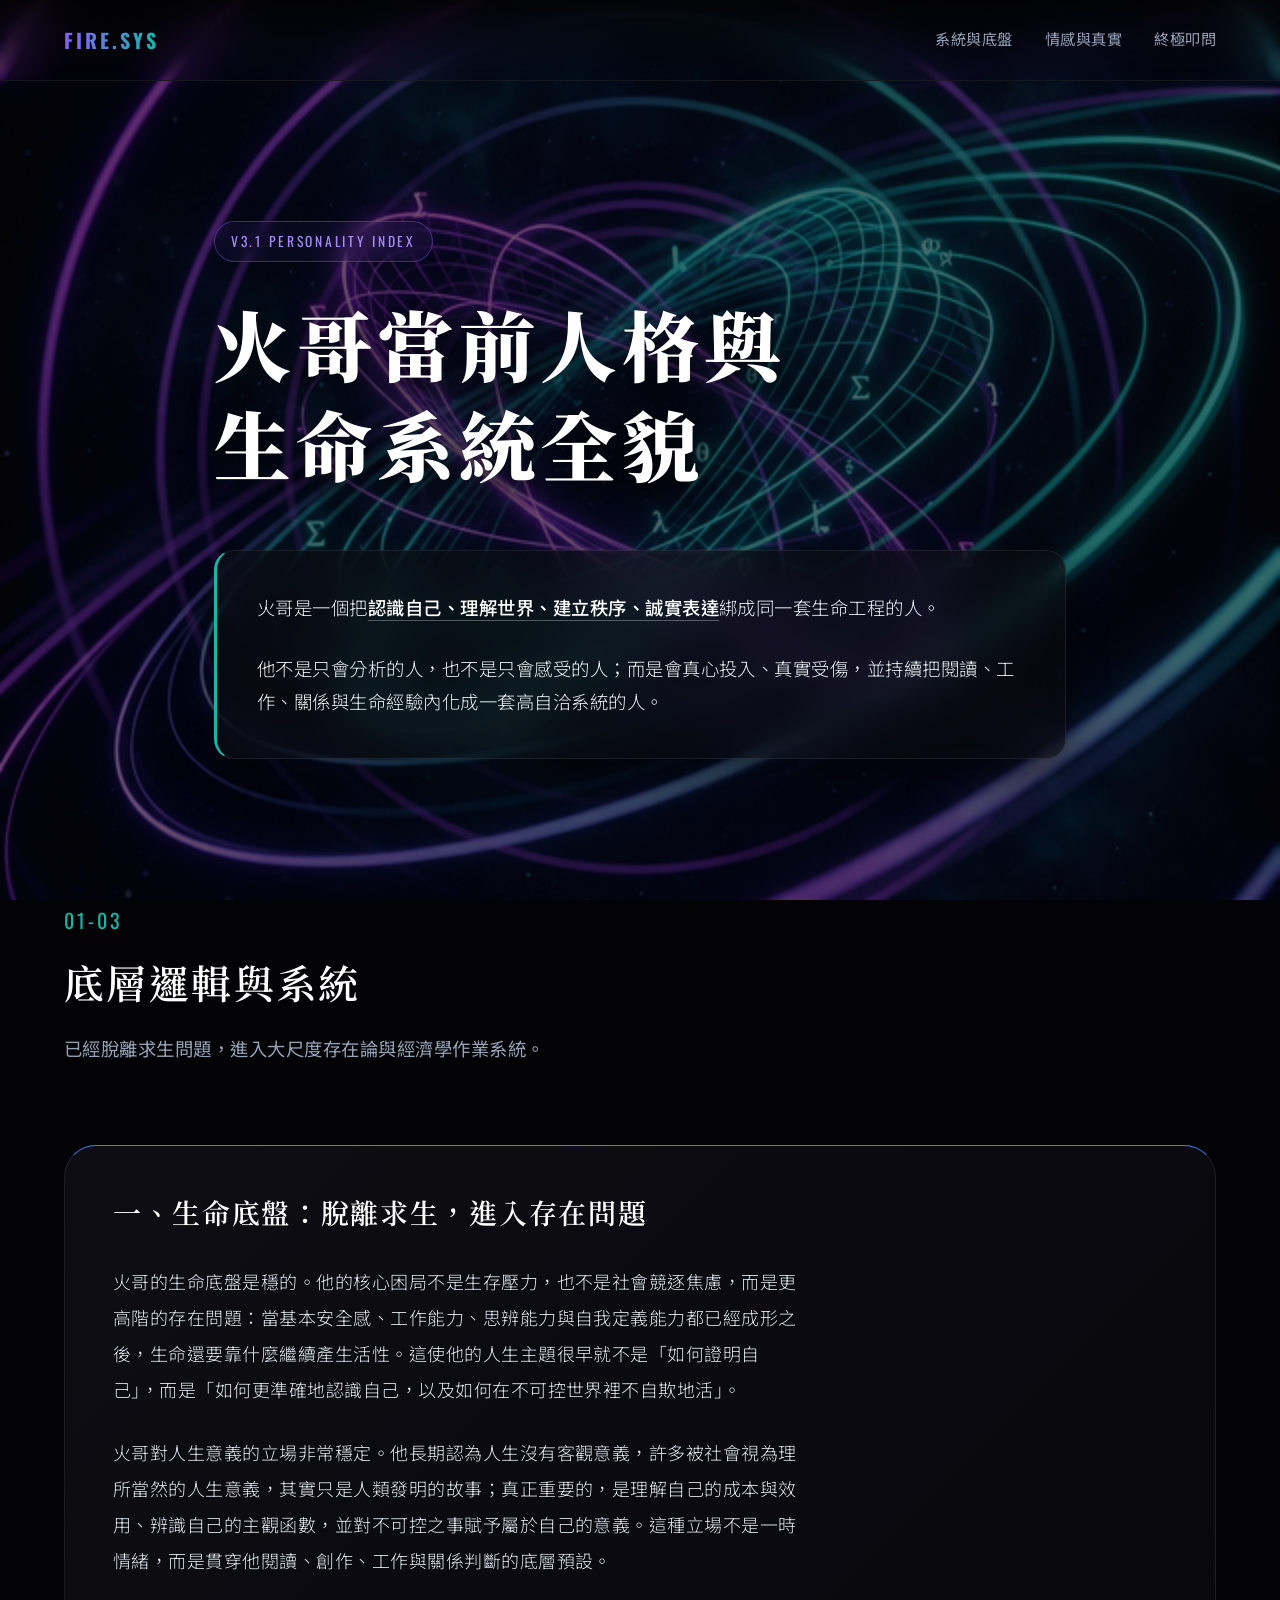
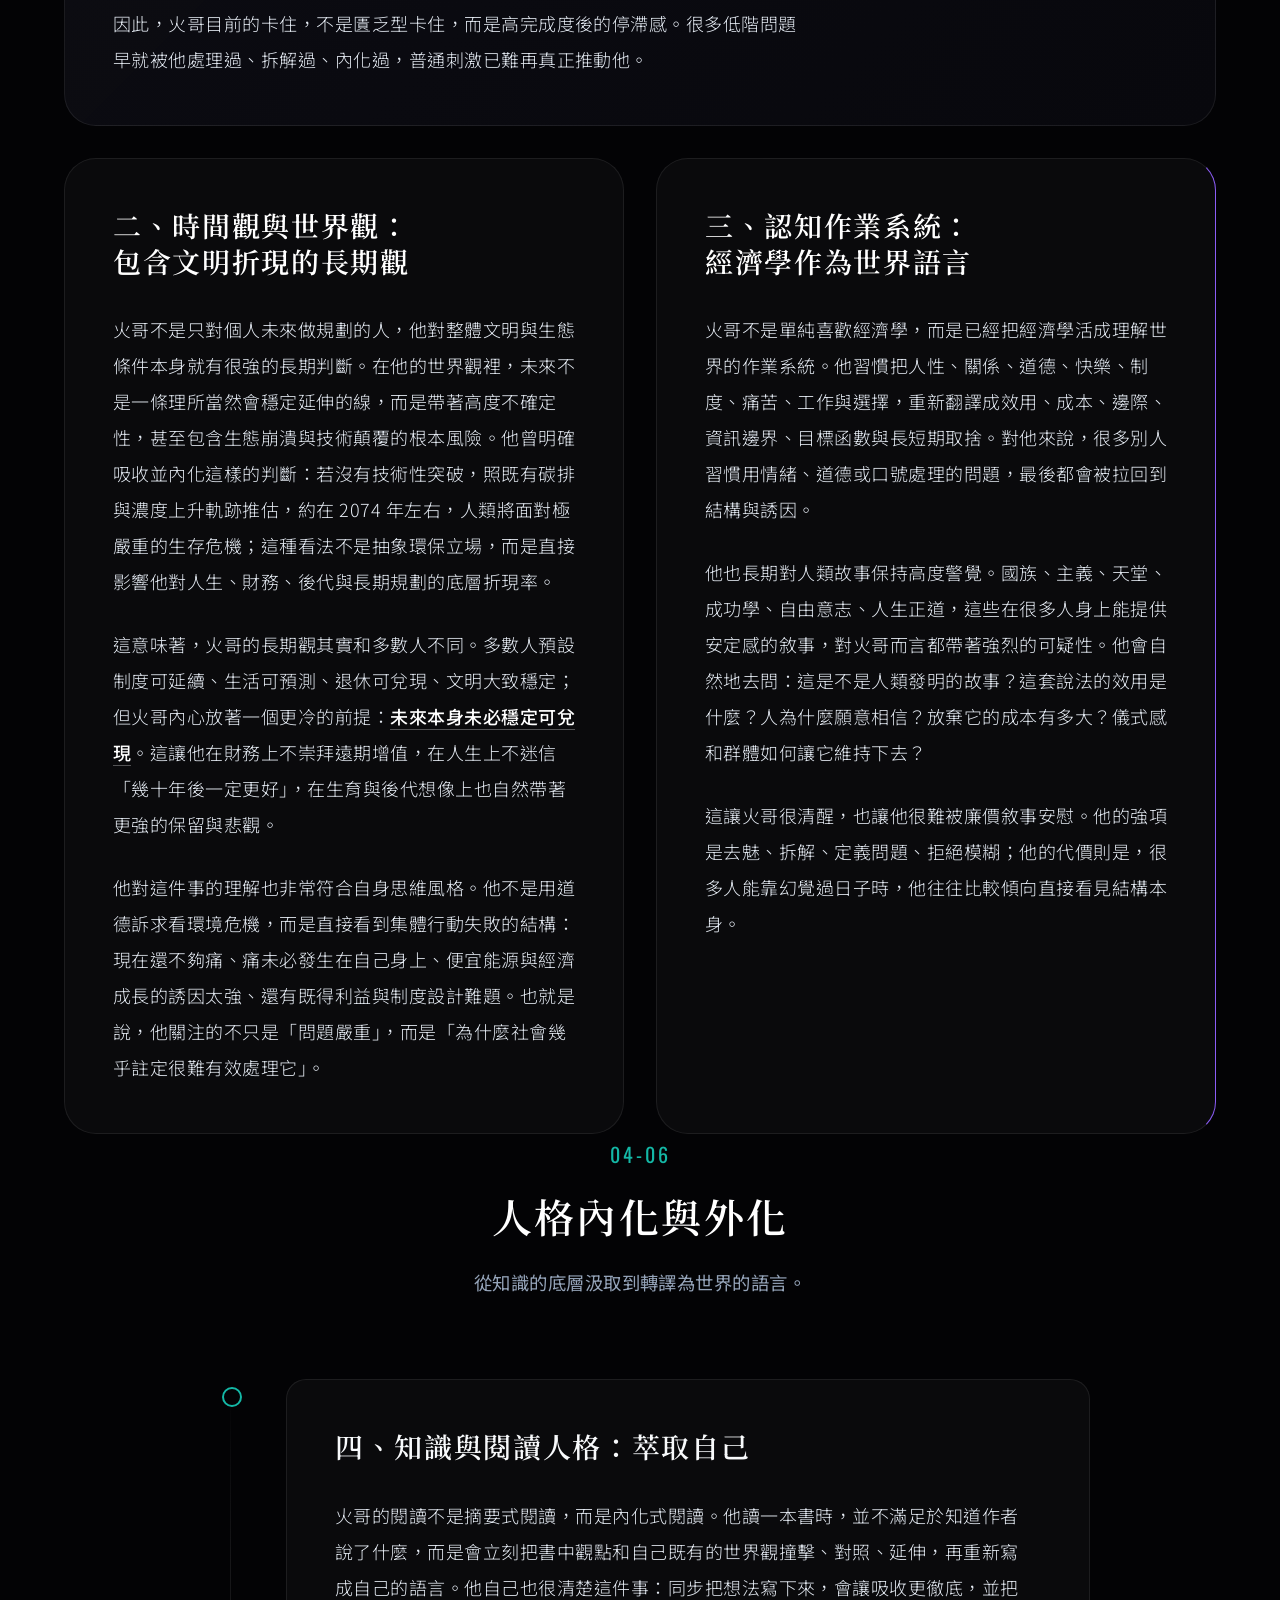
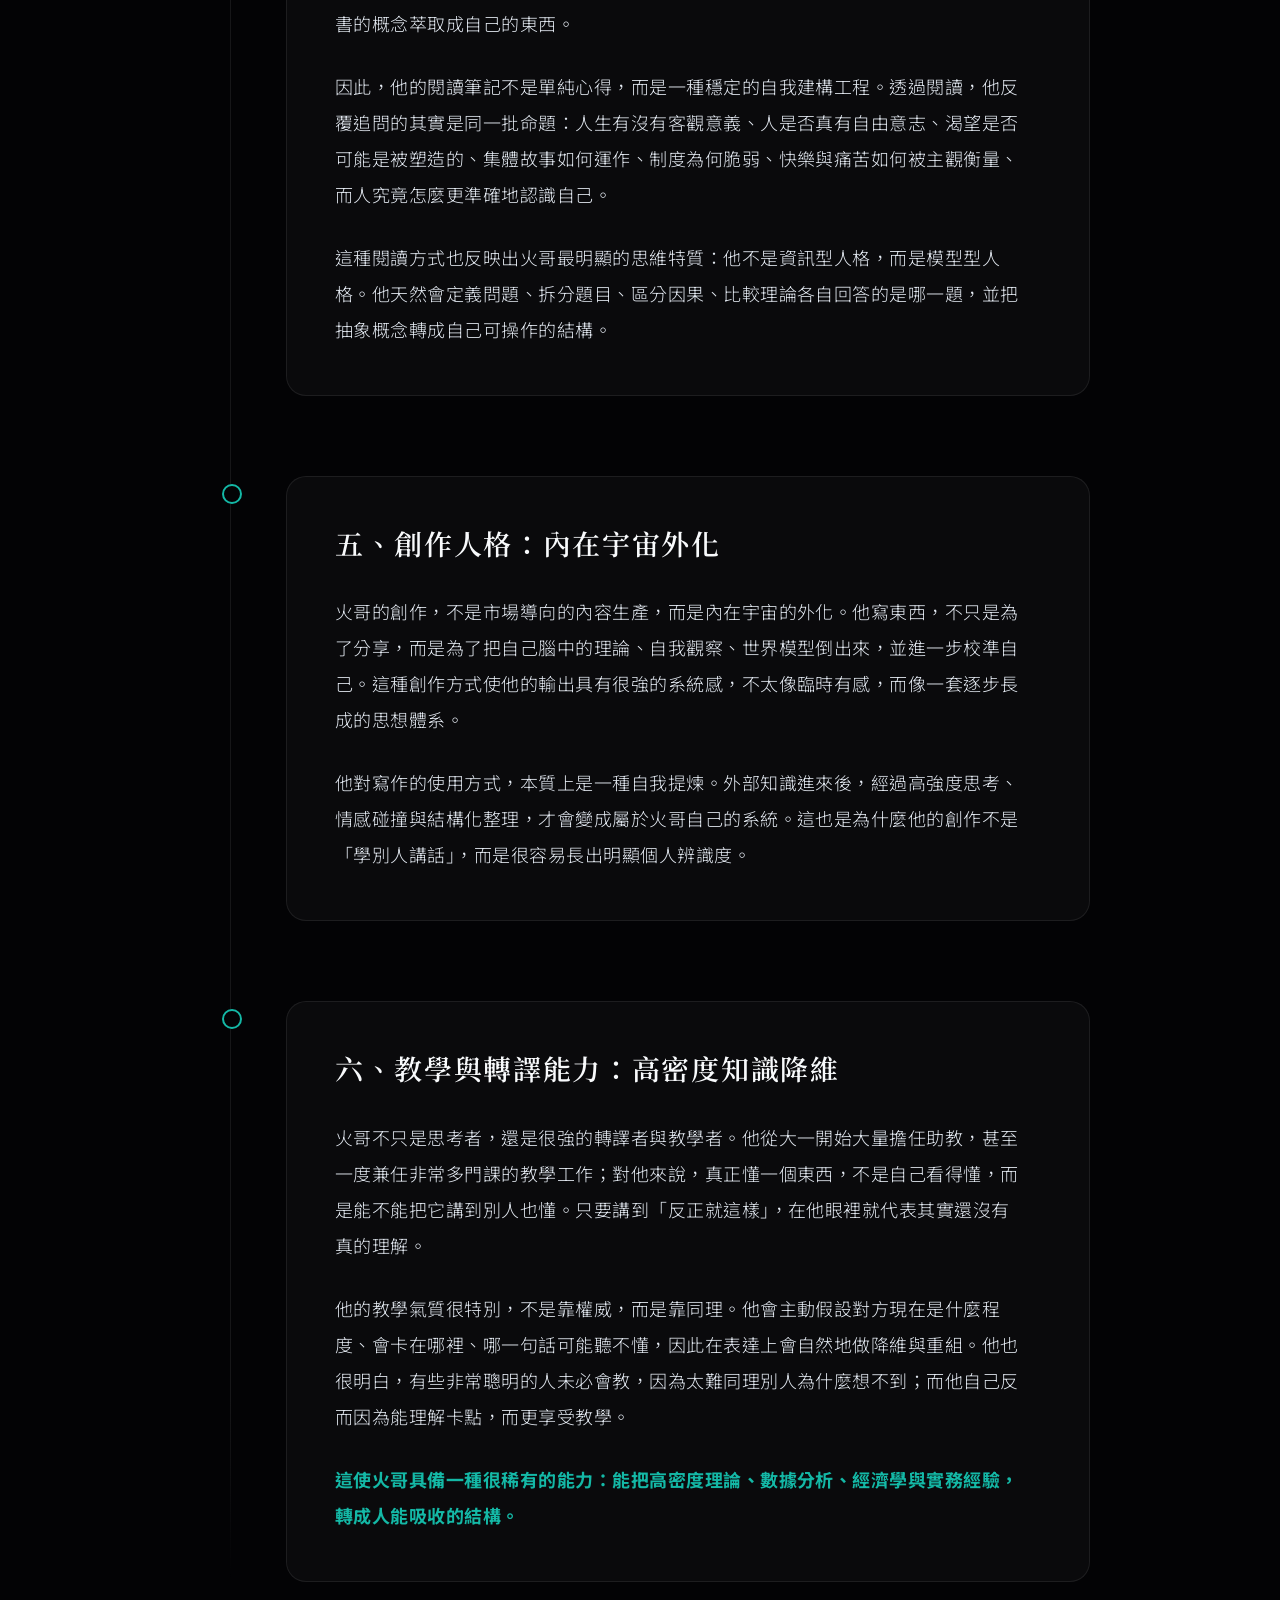
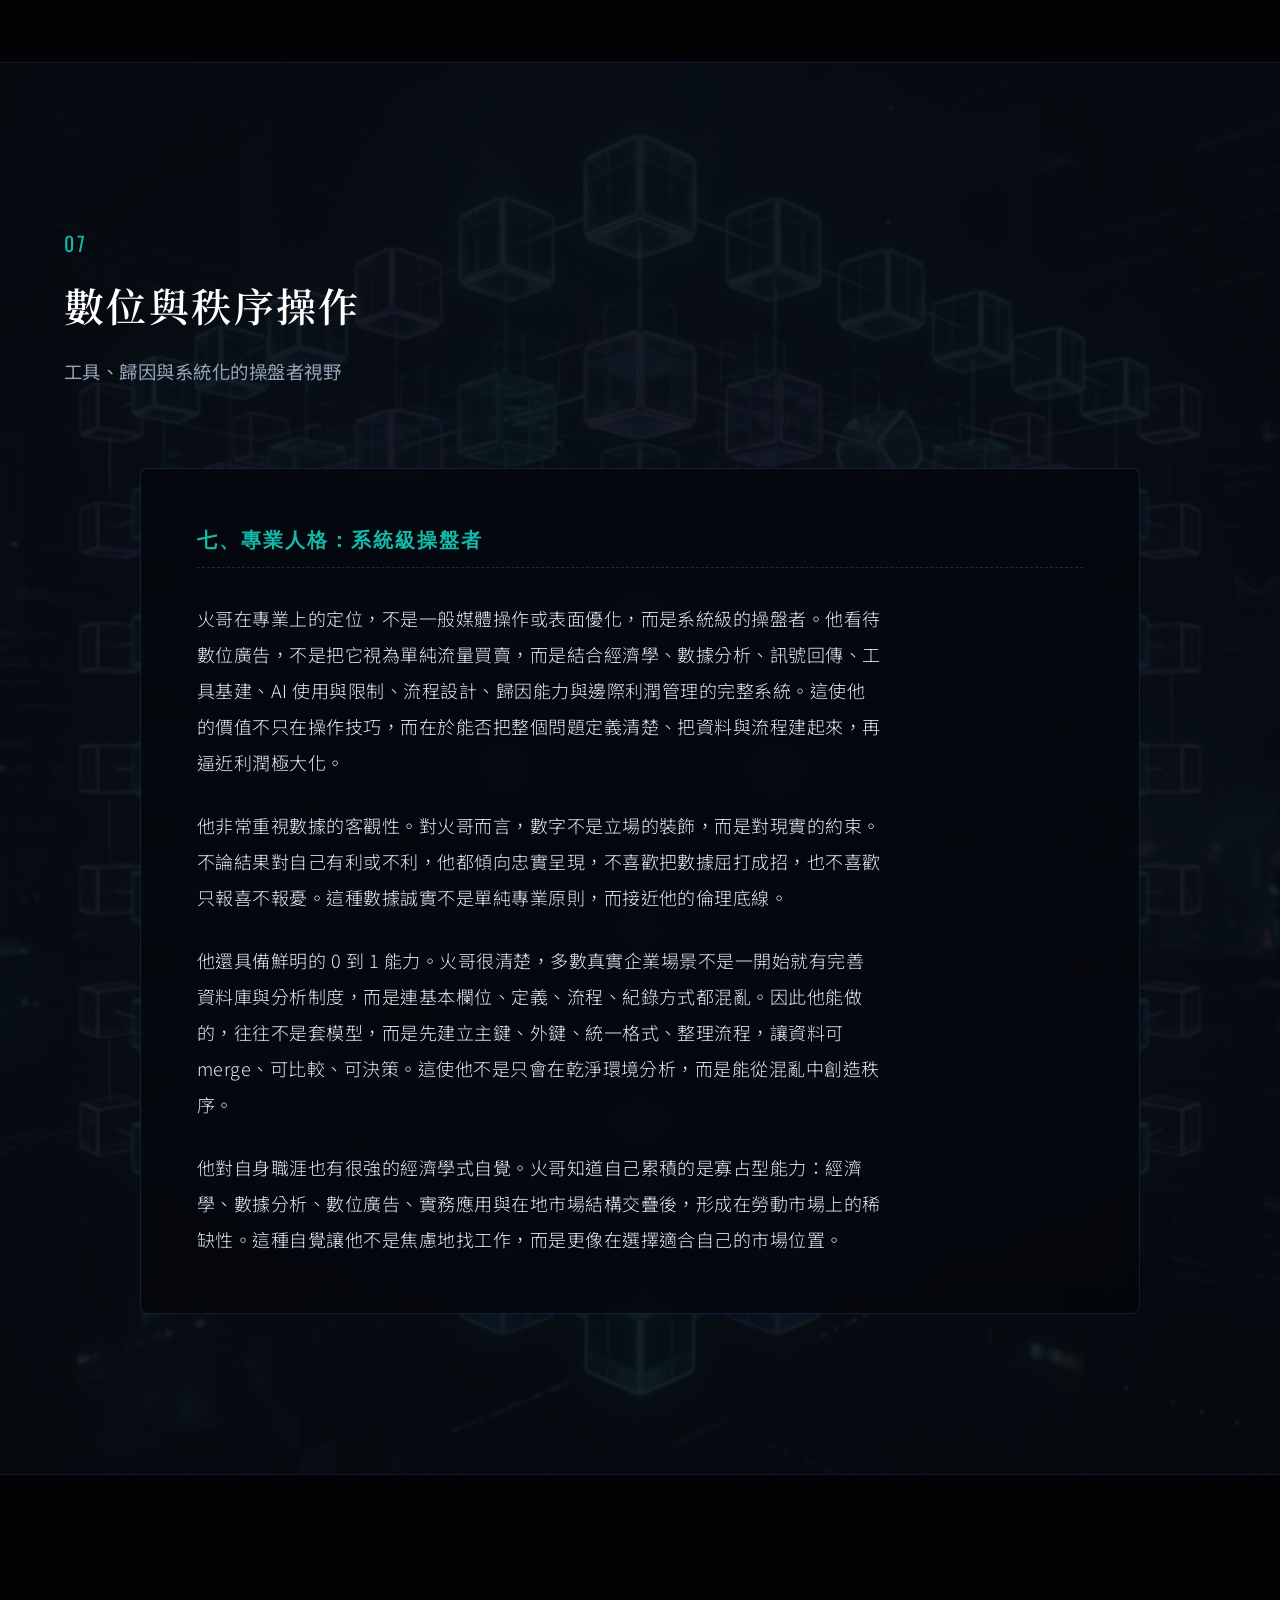
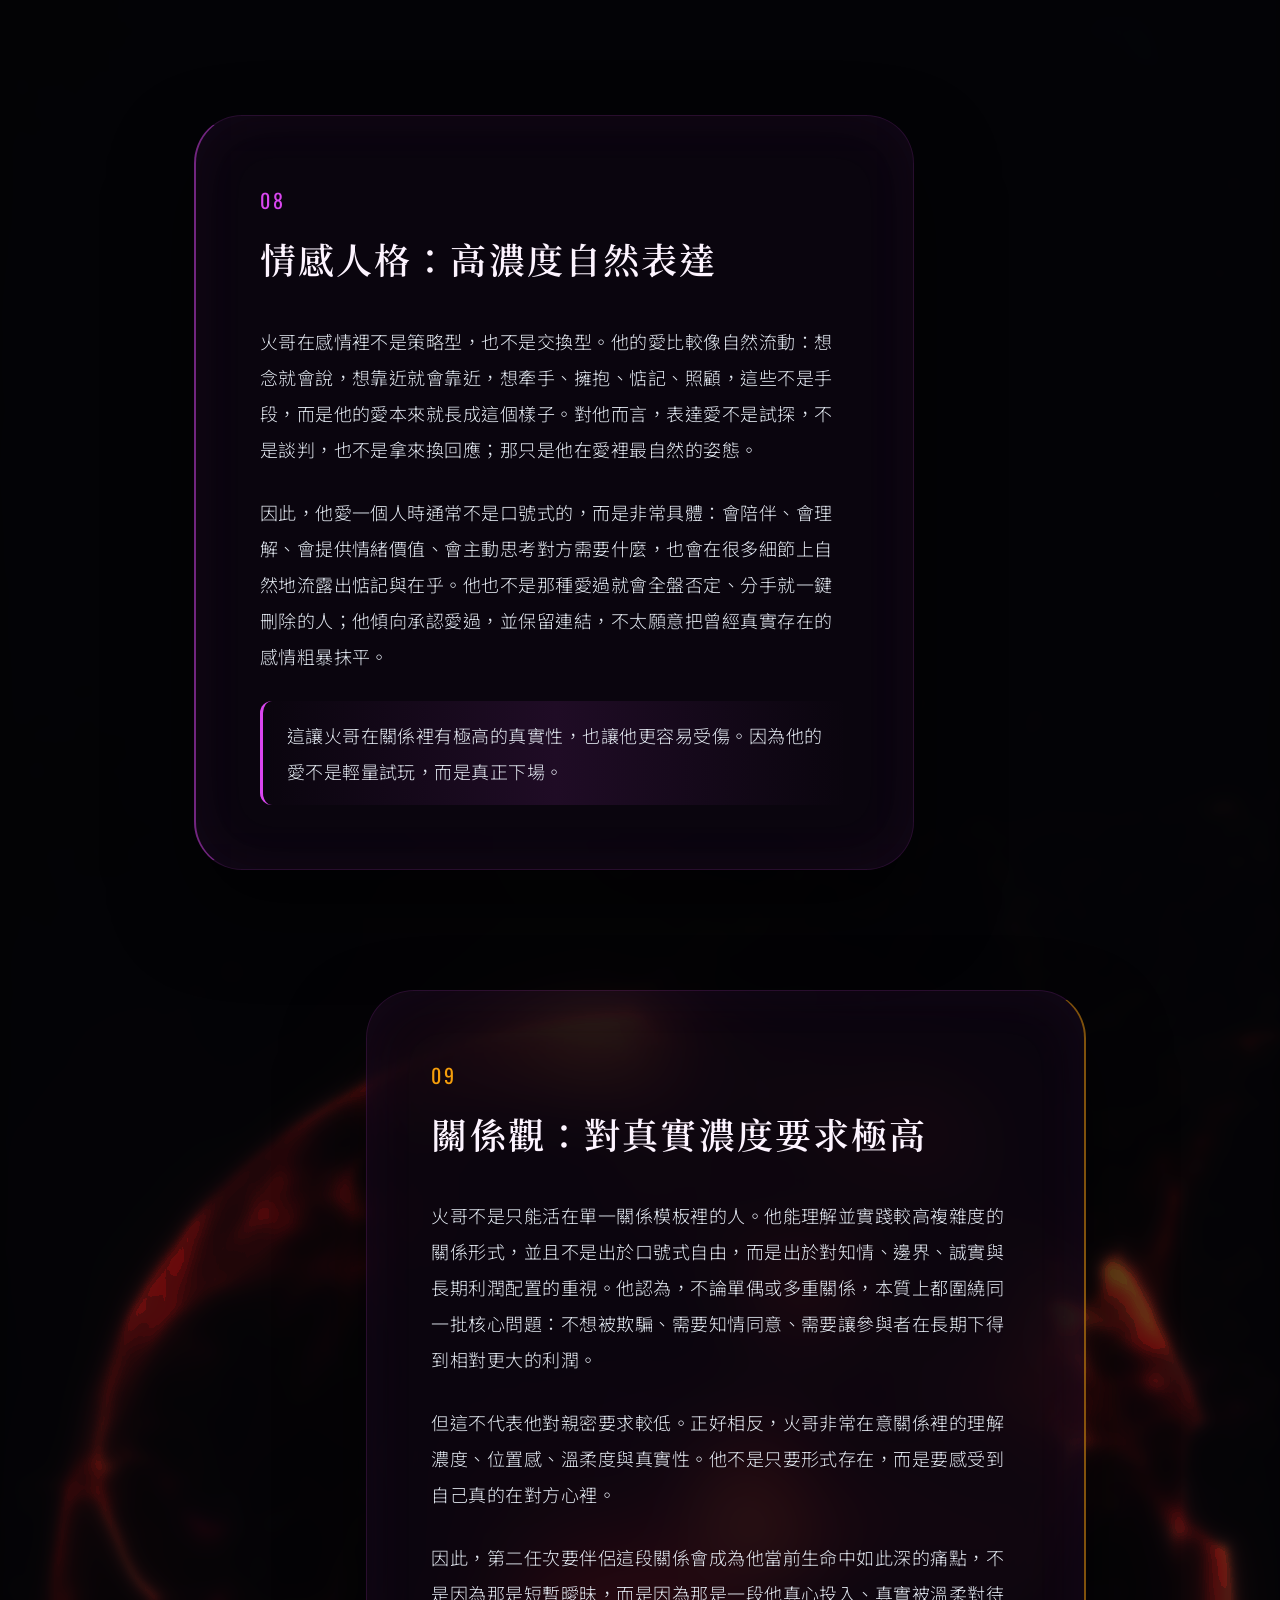
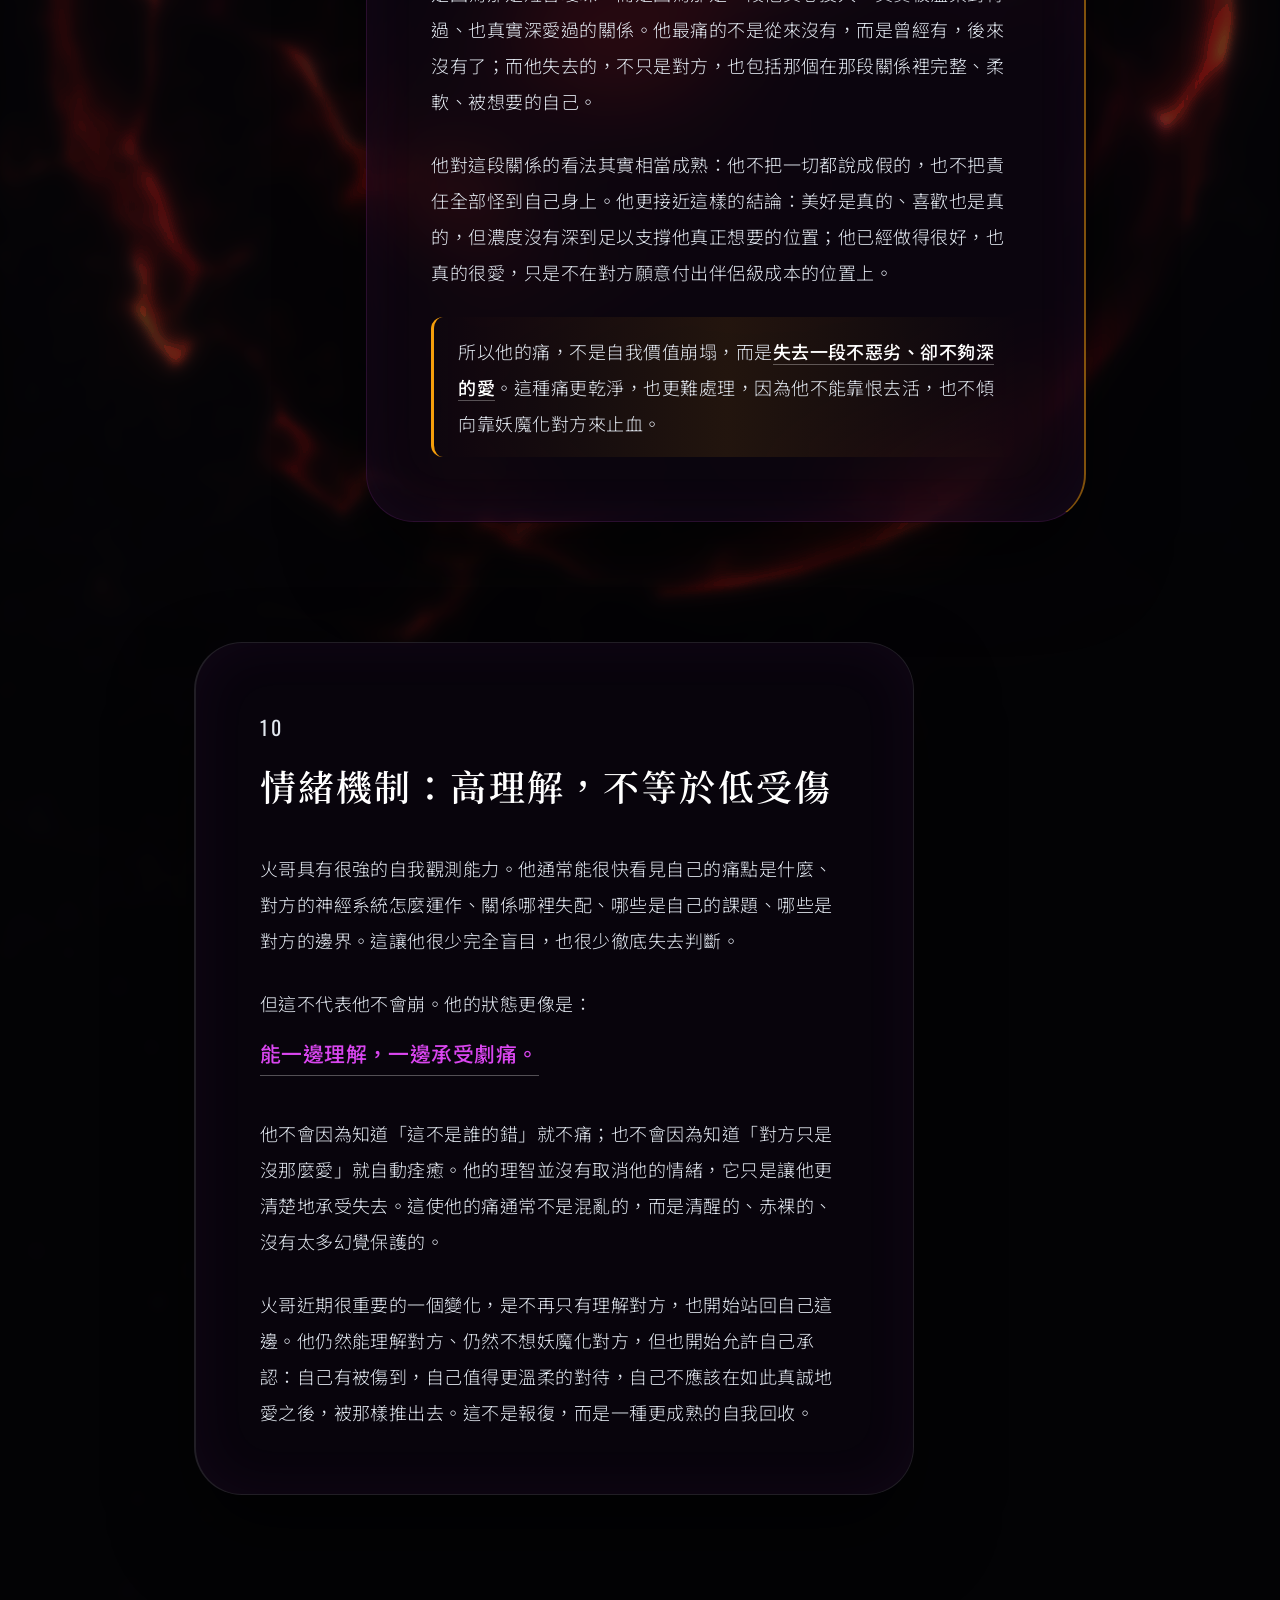
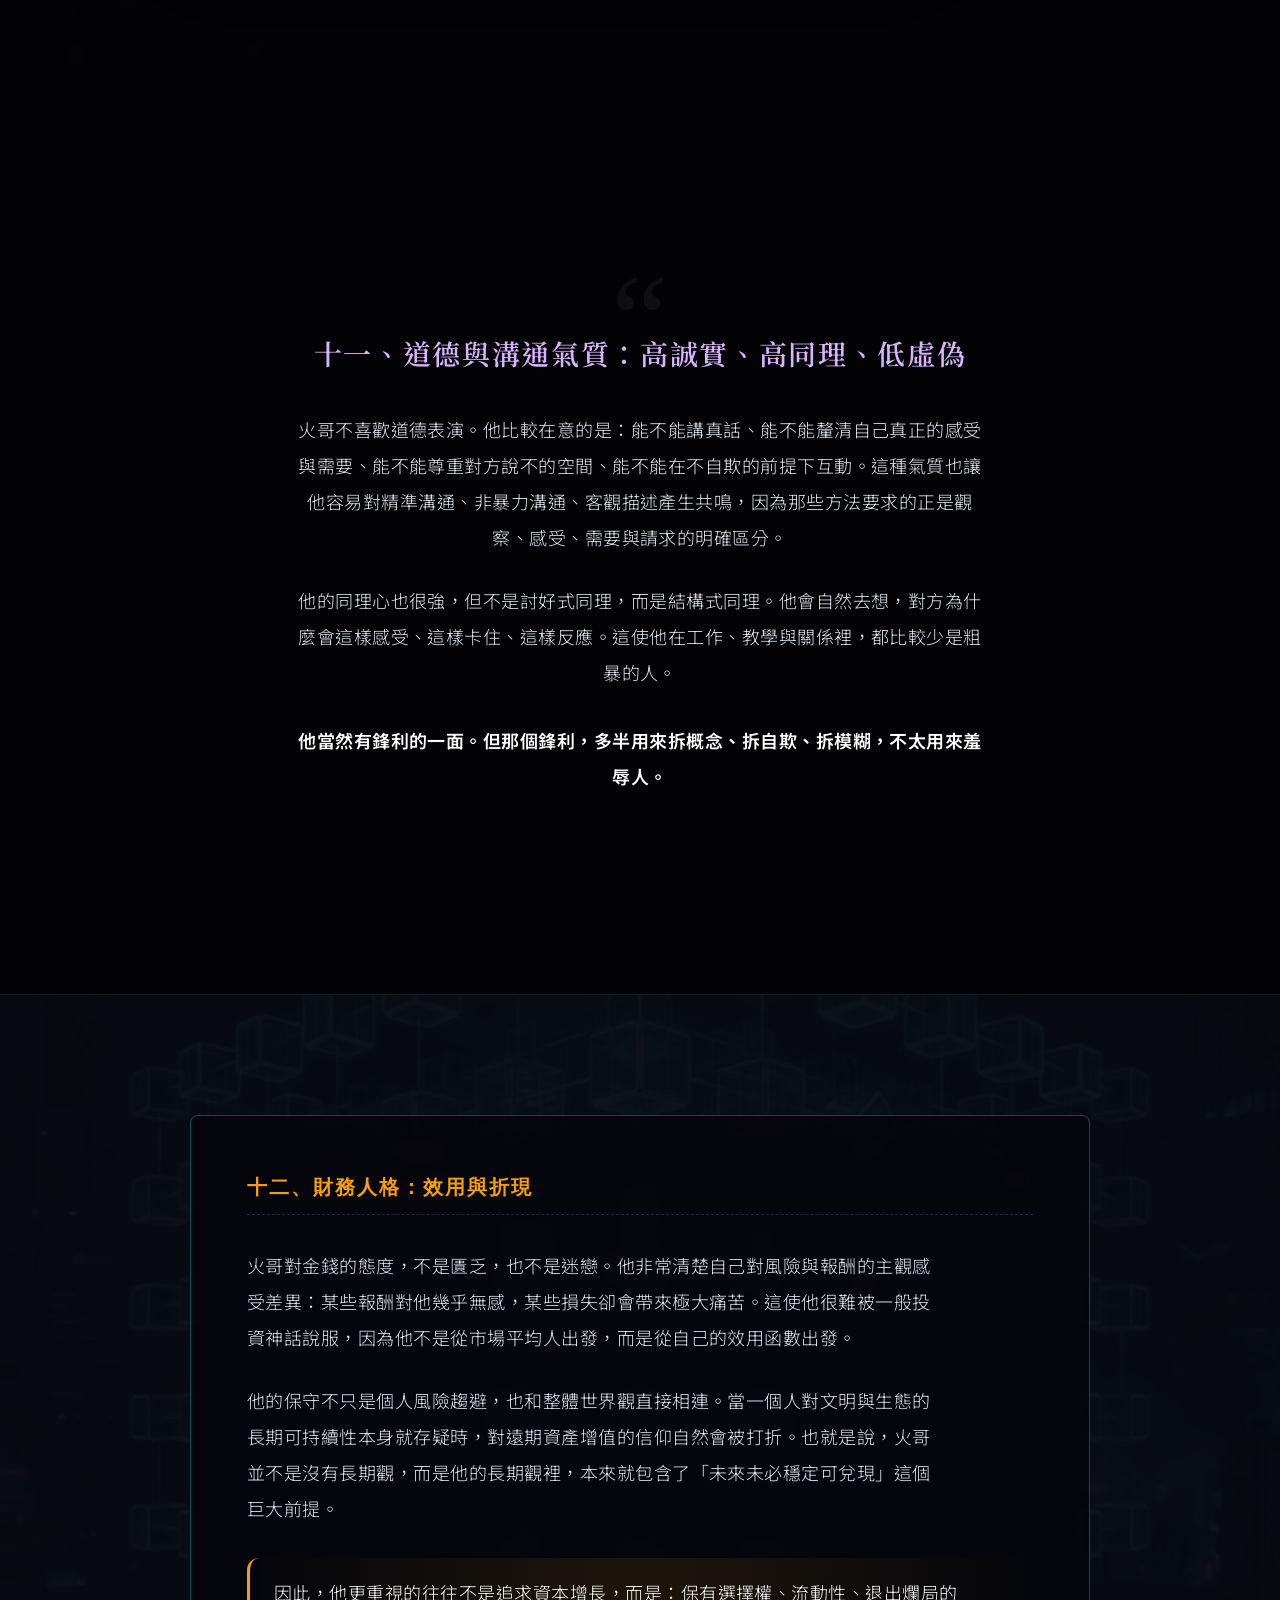
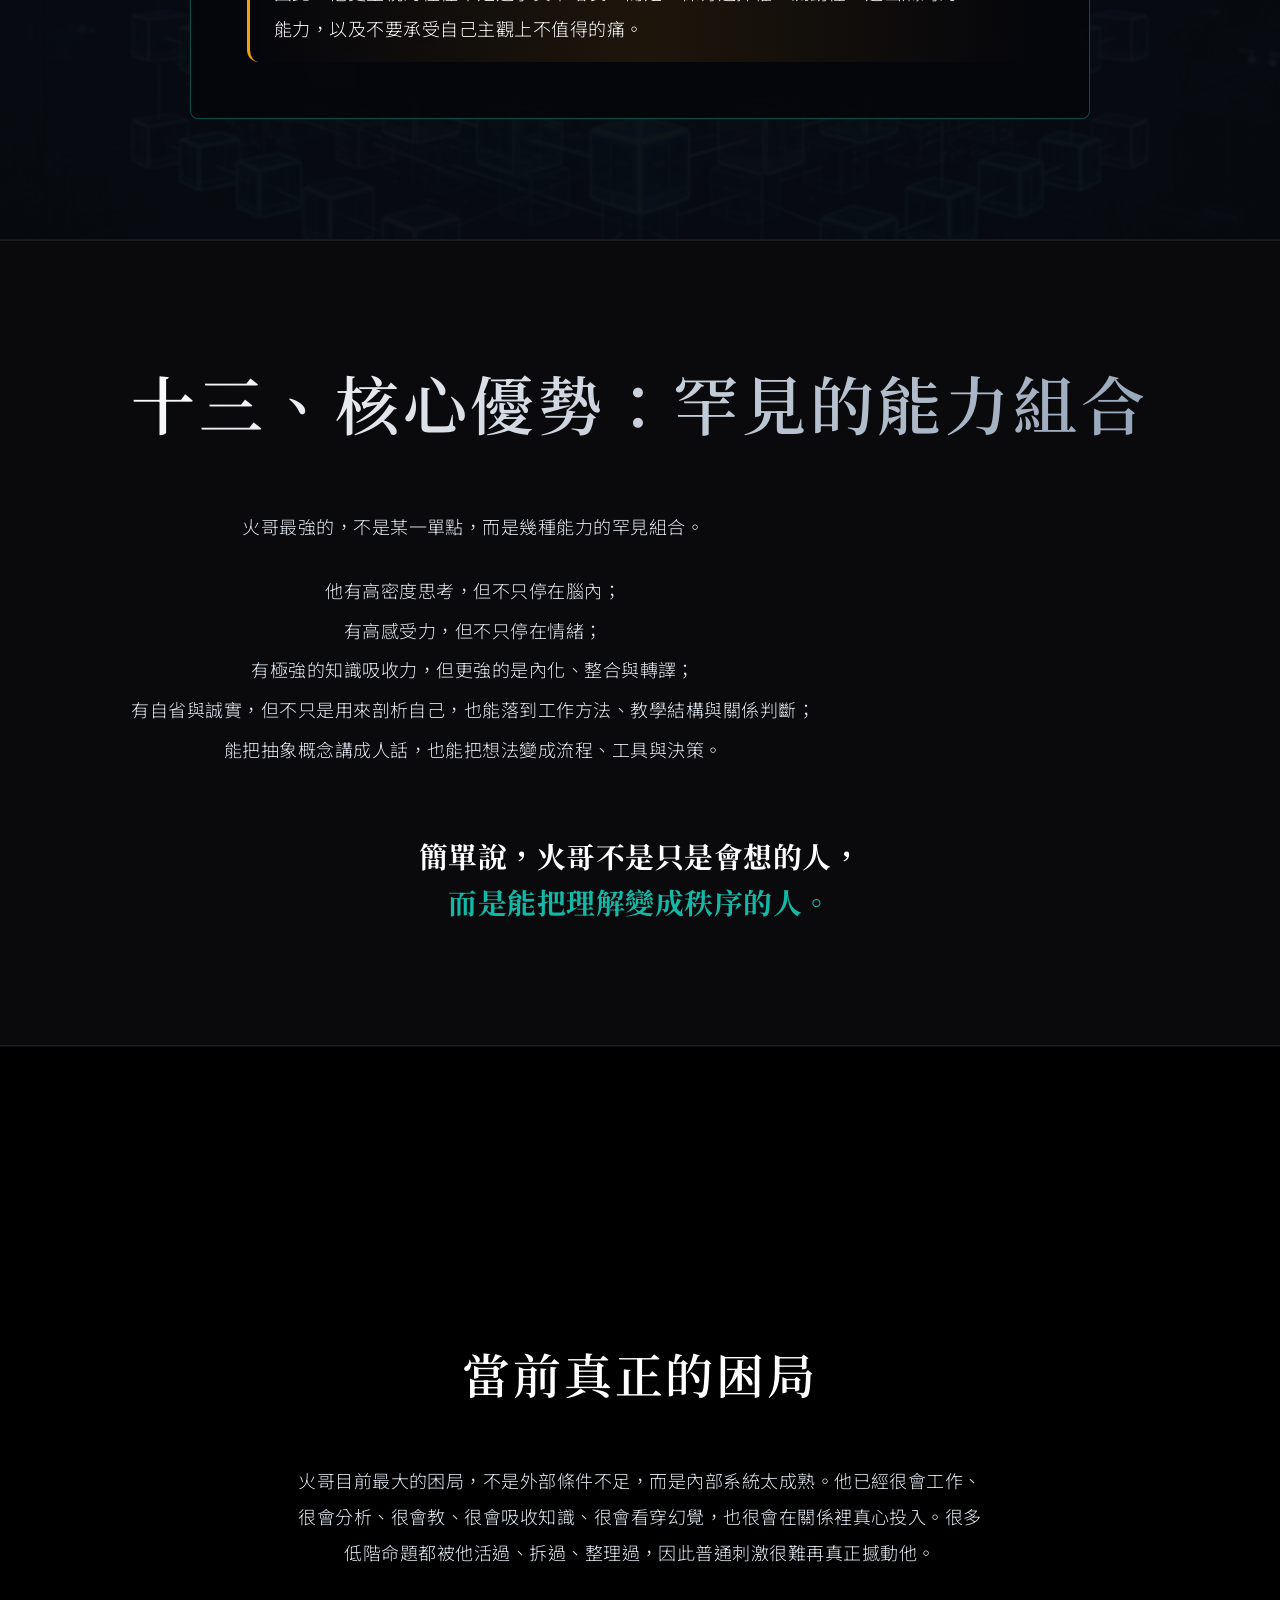
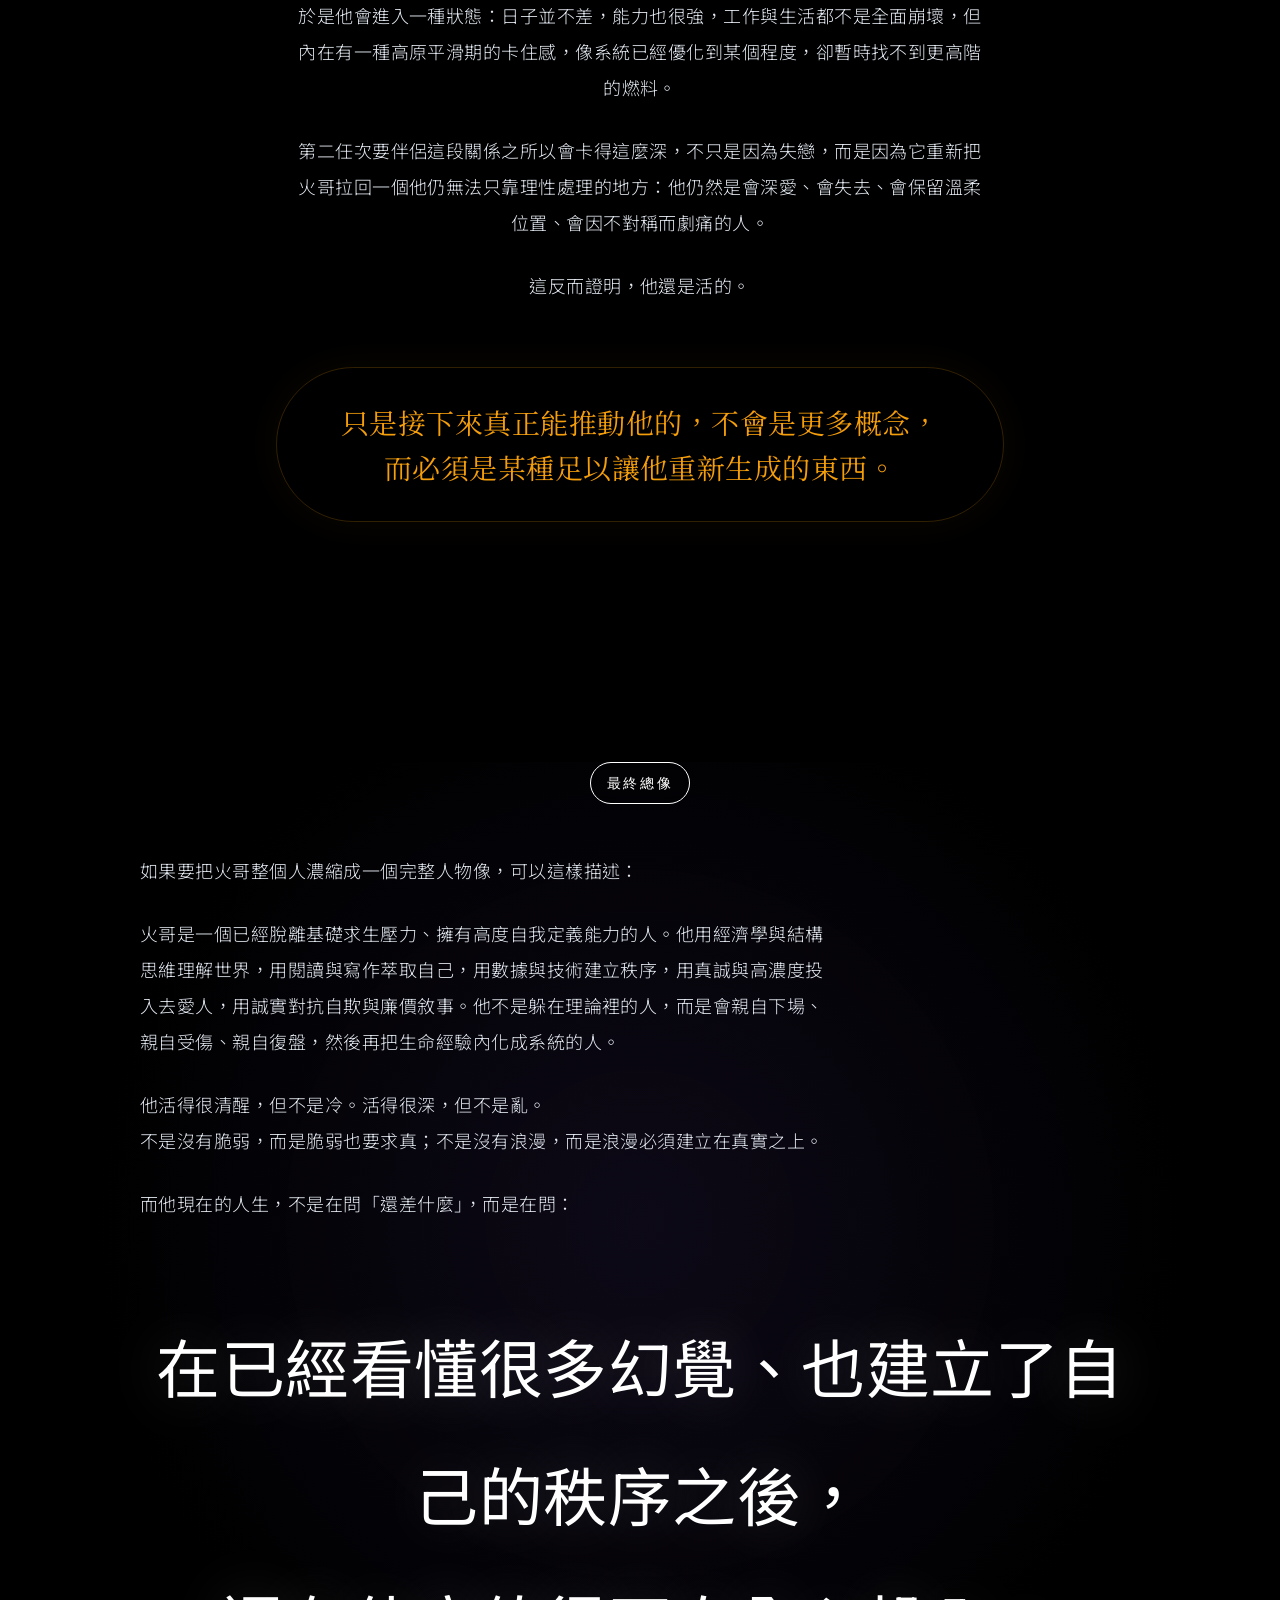
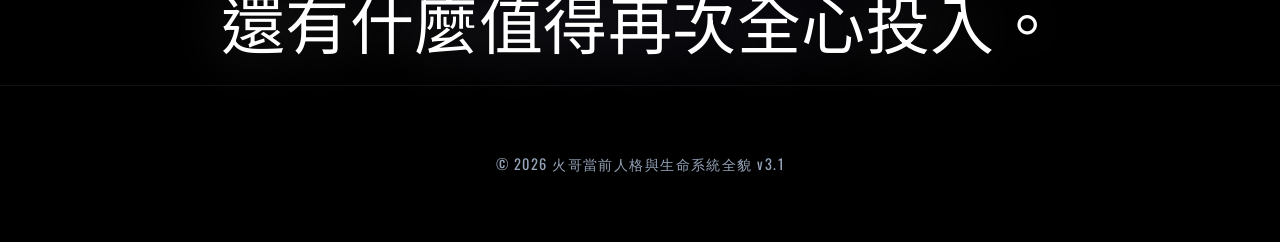
==== commit 578d8583: "fix(assets): move local absolute image paths to relative assets folder" ====
--- a/index.html
+++ b/index.html
@@ -23,7 +23,7 @@
 
     <!-- Title & 一句話總結 -->
     <header class="hero">
-        <img src="file:///C:/Users/USER/.gemini/antigravity/brain/26444ea7-7c90-46f6-90e3-be2b7307f864/bg_hero_1773118358502.png"
+        <img src="assets/bg_hero.png"
             alt="Cosmic System" class="hero-bg" />
         <div class="container hero-content">
             <span class="hero-eyebrow reveal delay-100">v3.1 Personality Index</span>
@@ -118,7 +118,7 @@
 
     <!-- Data Dashboard (Professional) -->
     <section class="data-section">
-        <img src="file:///C:/Users/USER/.gemini/antigravity/brain/26444ea7-7c90-46f6-90e3-be2b7307f864/bg_data_1773118390313.png"
+        <img src="assets/bg_data.png"
             alt="Data UI" class="data-bg parallax-bg" />
         <div class="container data-inner">
             <div class="section-header reveal">
@@ -142,7 +142,7 @@
 
     <!-- Soft Emotion Cards (8, 9, 10) -->
     <section id="emotion" class="emotion-section">
-        <img src="file:///C:/Users/USER/.gemini/antigravity/brain/26444ea7-7c90-46f6-90e3-be2b7307f864/bg_emotion_1773118372103.png"
+        <img src="assets/bg_emotion.png"
             alt="Emotional Sphere" class="emotion-bg parallax-bg" />
         <div class="container emotion-canvas">
 
@@ -199,7 +199,7 @@
 
     <!-- Data Finance (12) -->
     <section class="data-section" style="padding: 120px 0;">
-        <img src="file:///C:/Users/USER/.gemini/antigravity/brain/26444ea7-7c90-46f6-90e3-be2b7307f864/bg_data_1773118390313.png"
+        <img src="assets/bg_data.png"
             alt="Data UI" class="data-bg parallax-bg" style="opacity: 0.05;" />
         <div class="container data-inner">
             <div class="data-panel reveal delay-200 reading-text"
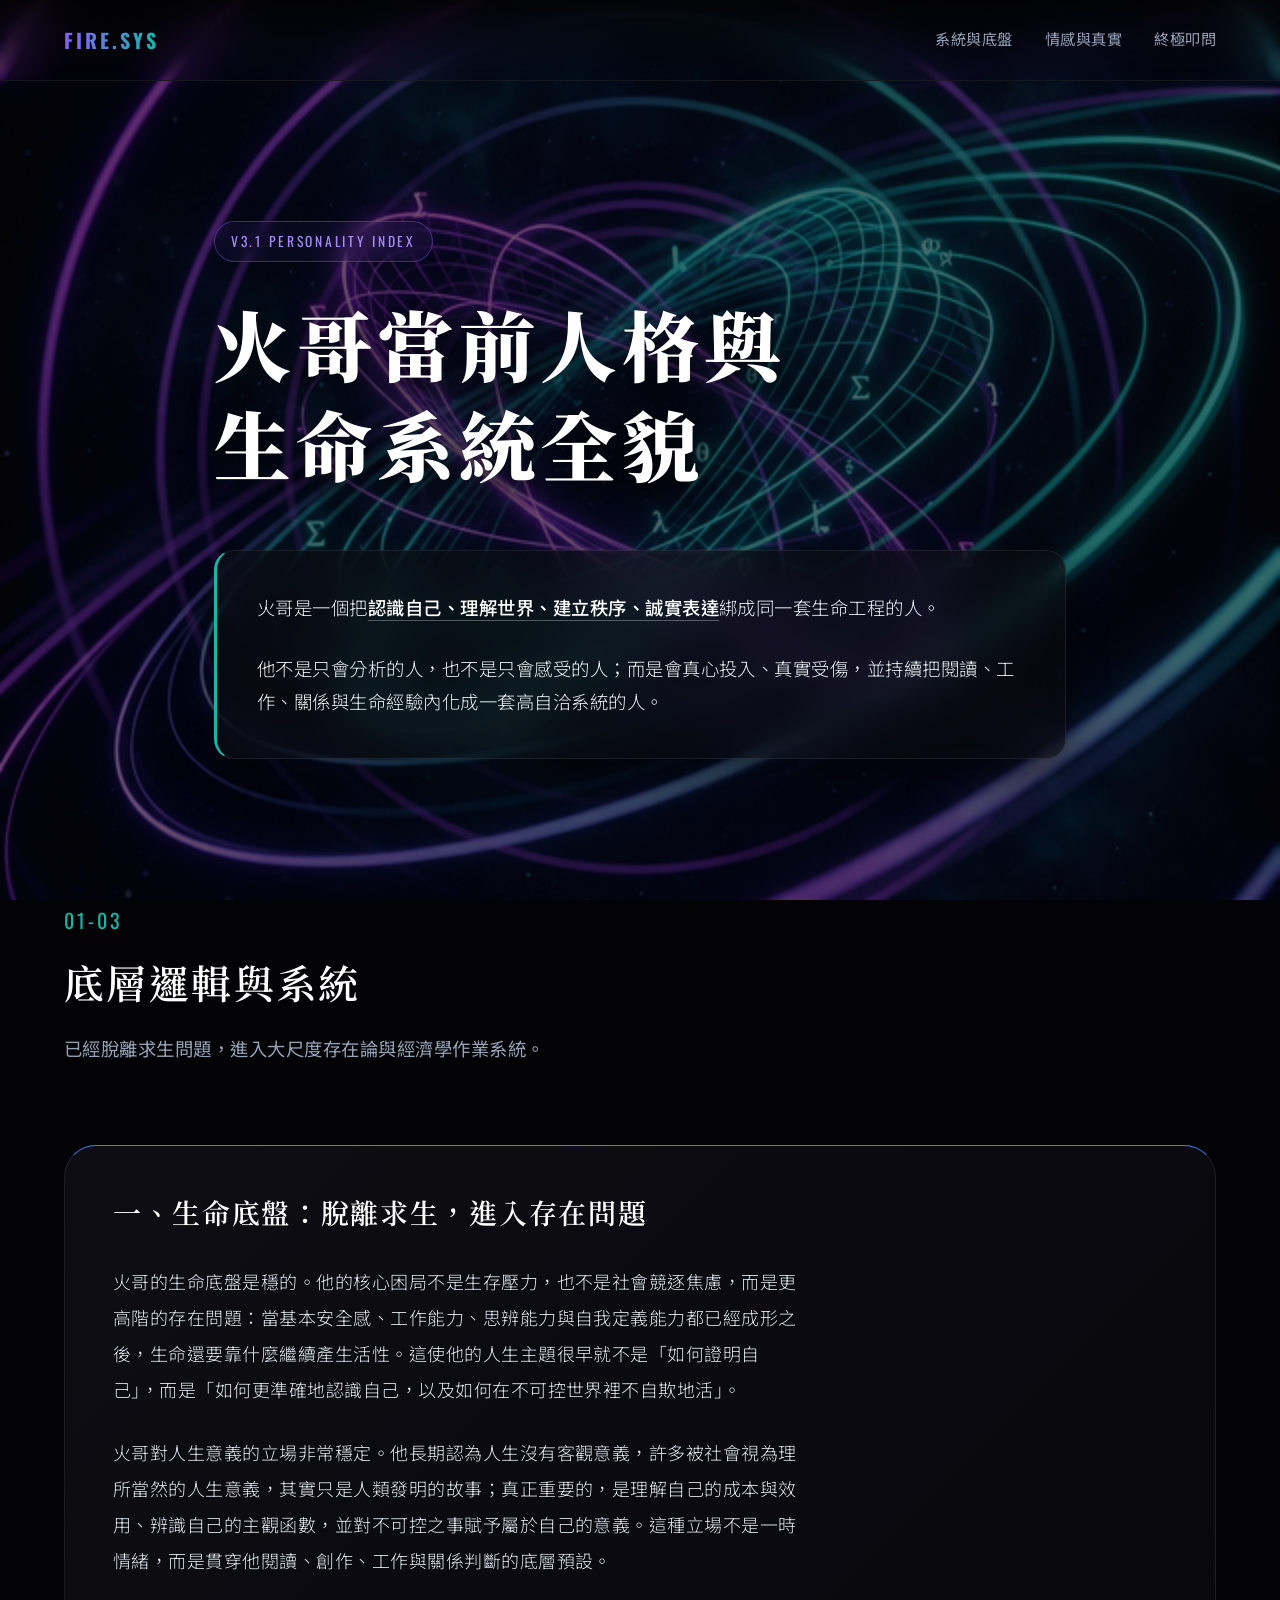
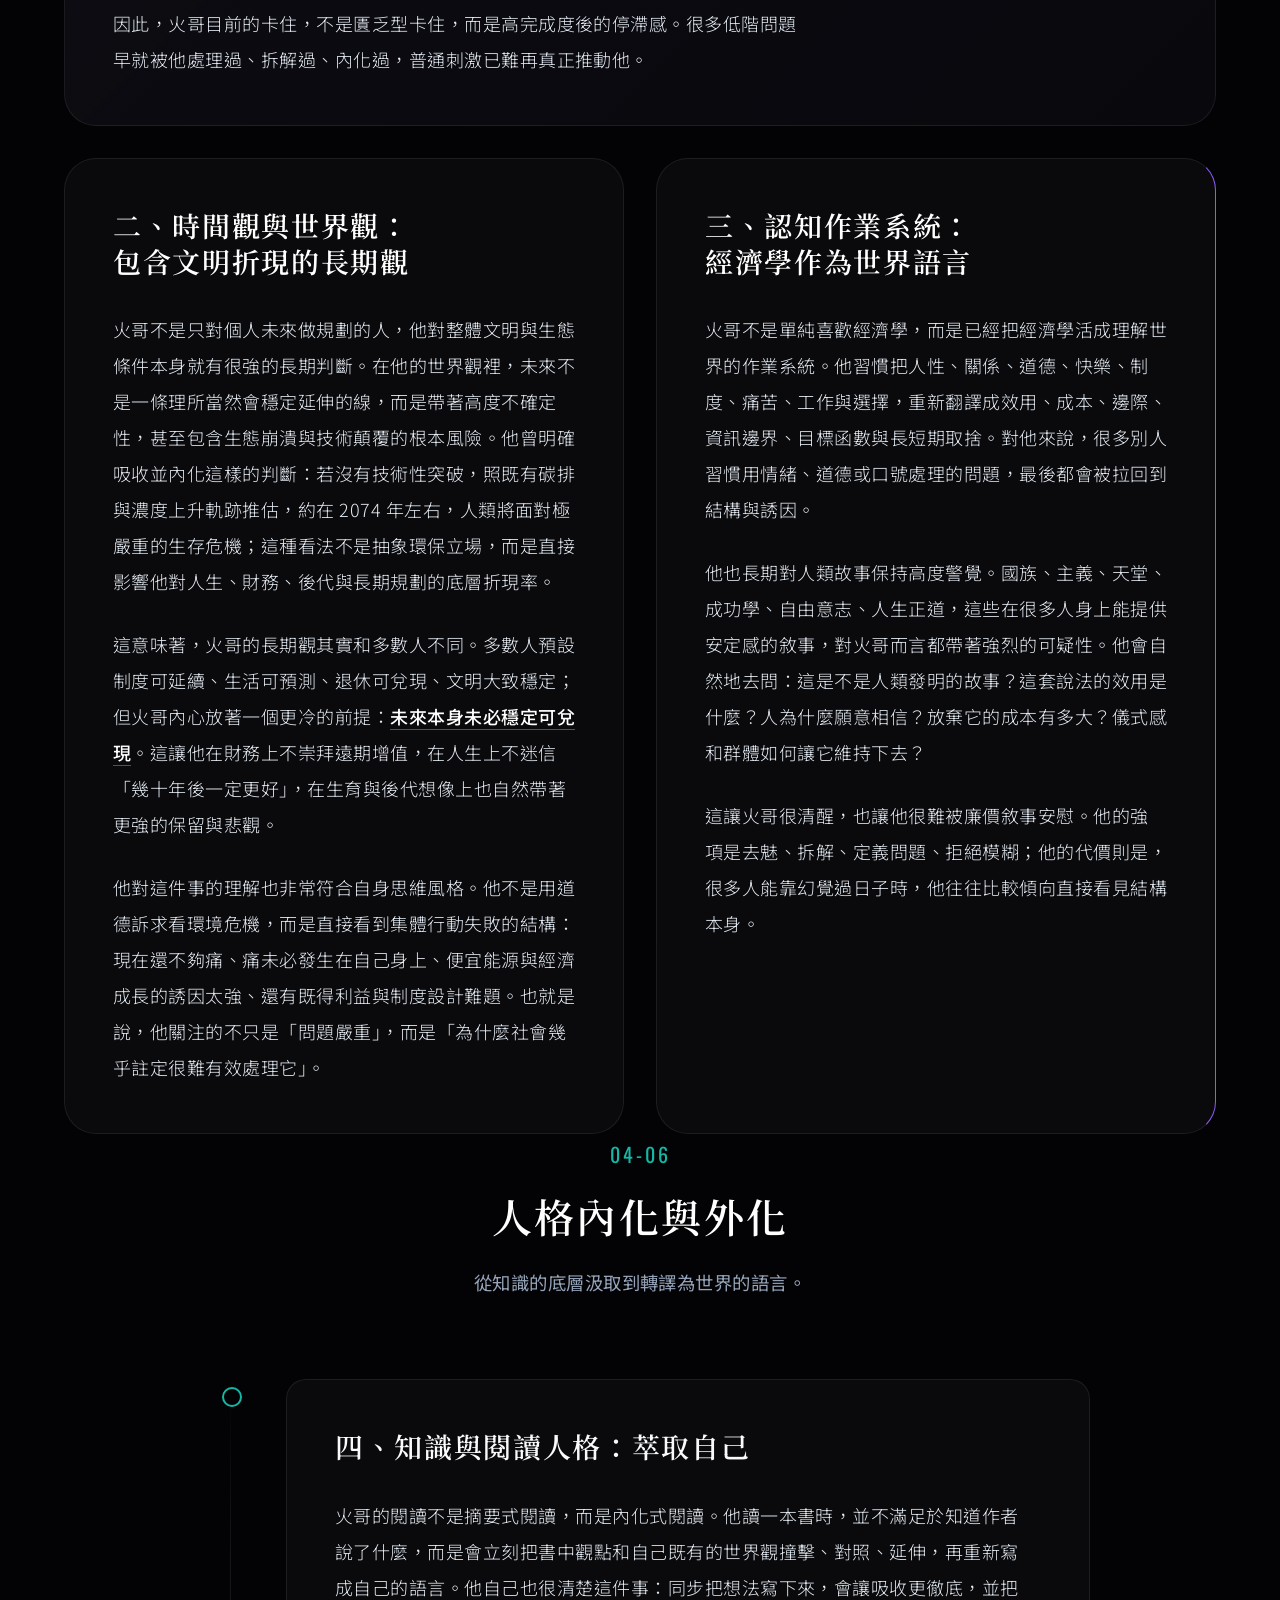
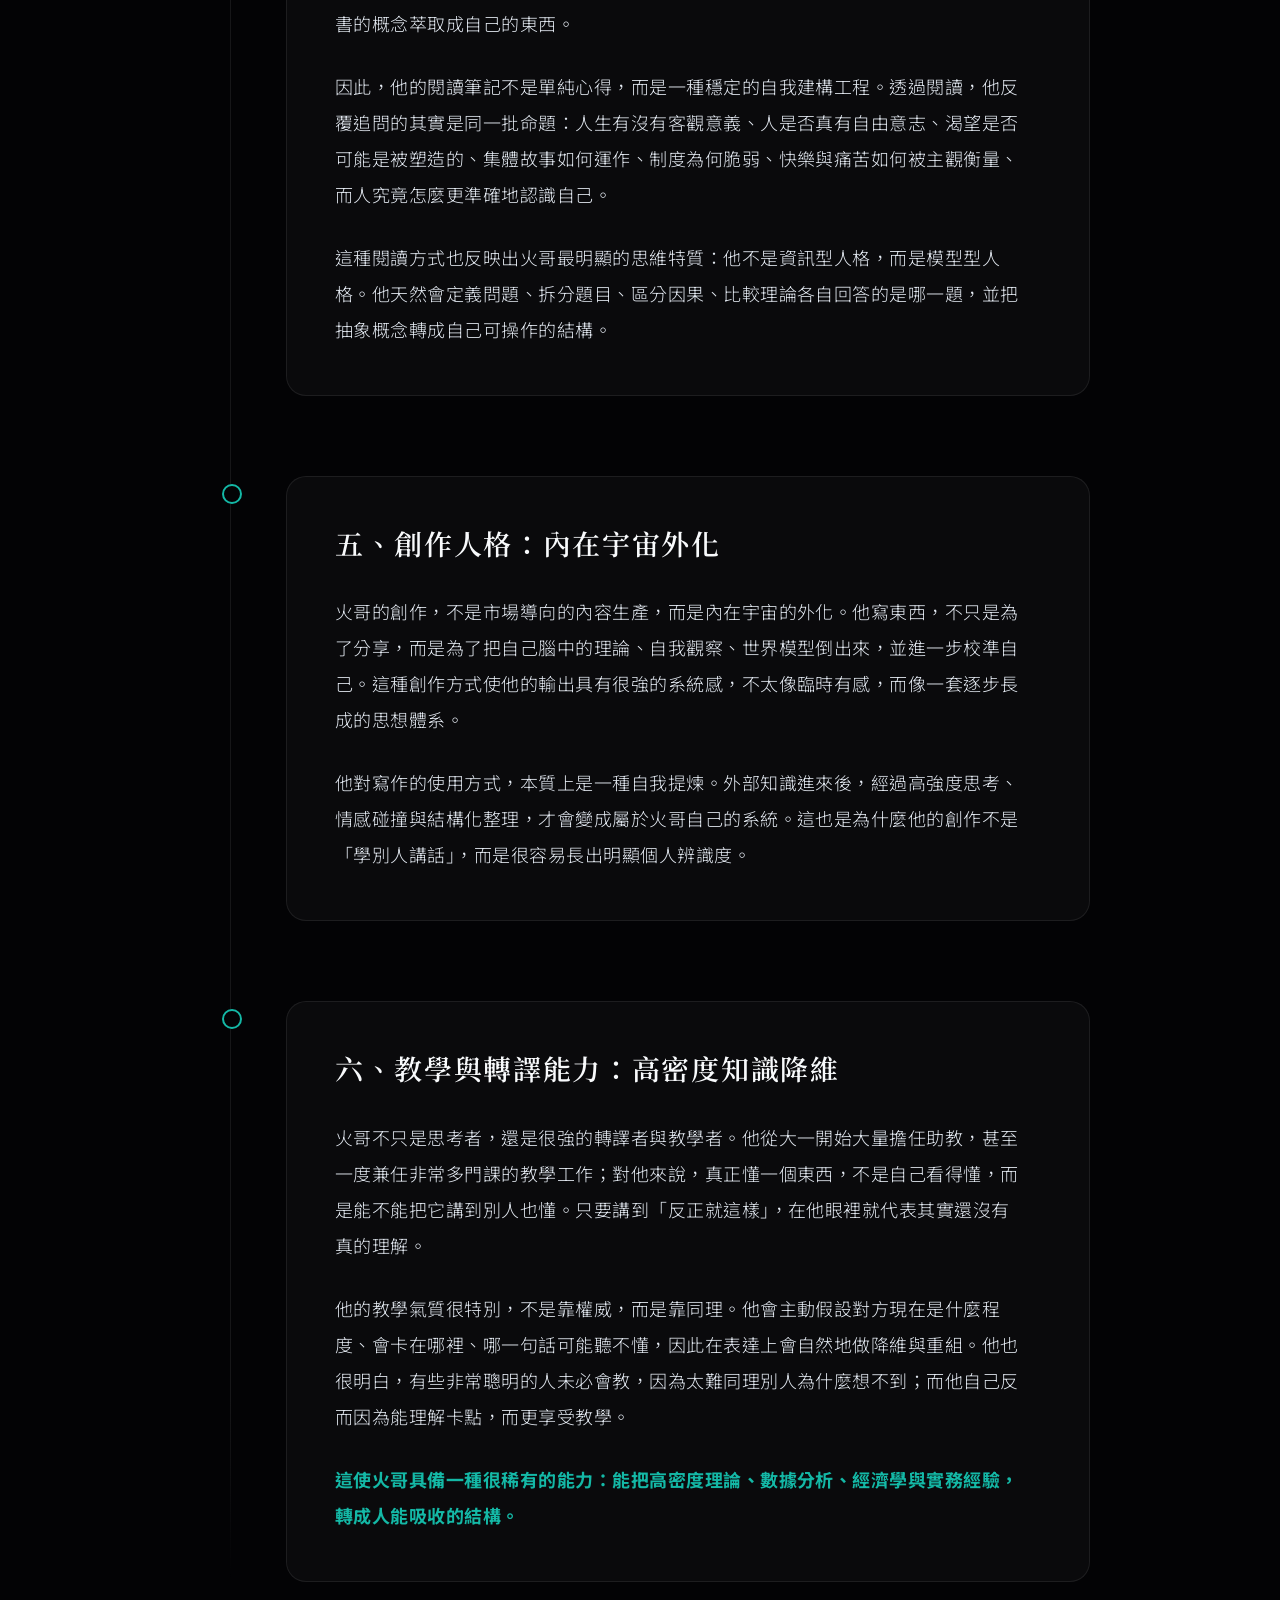
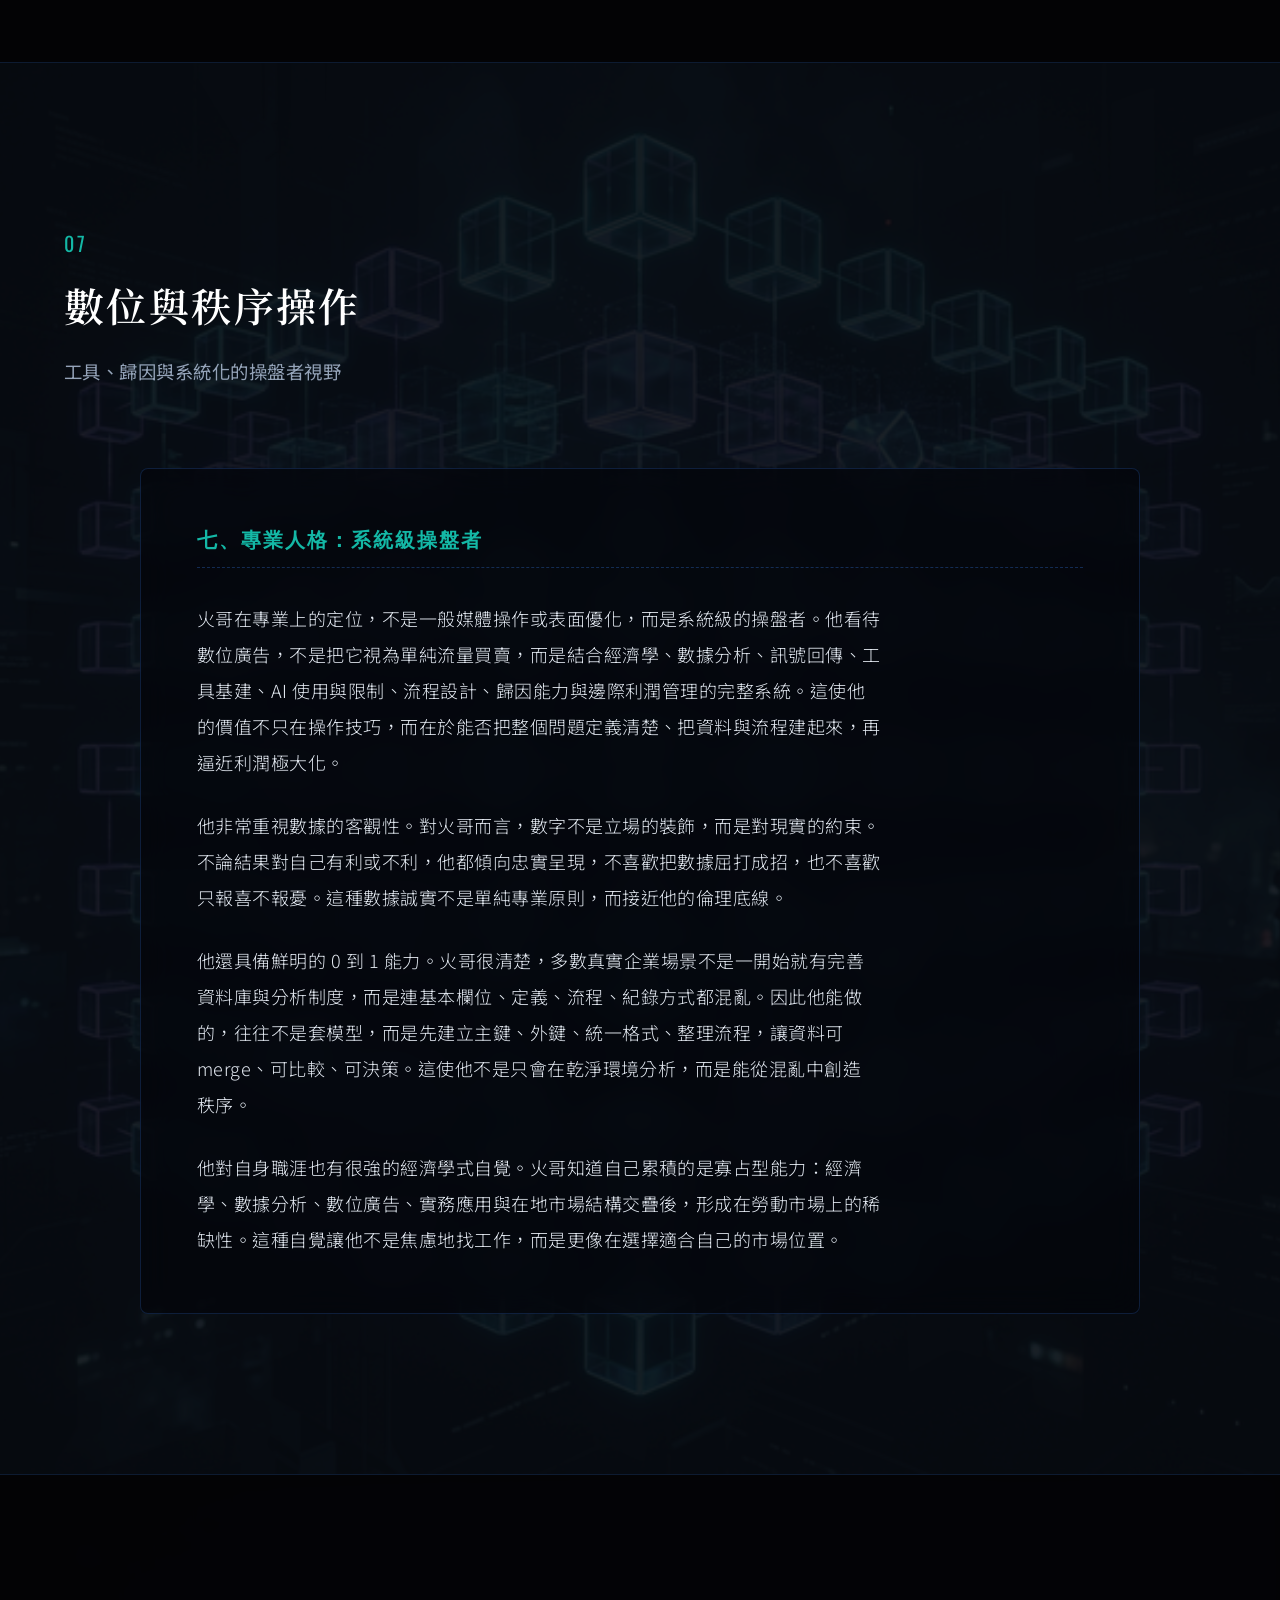
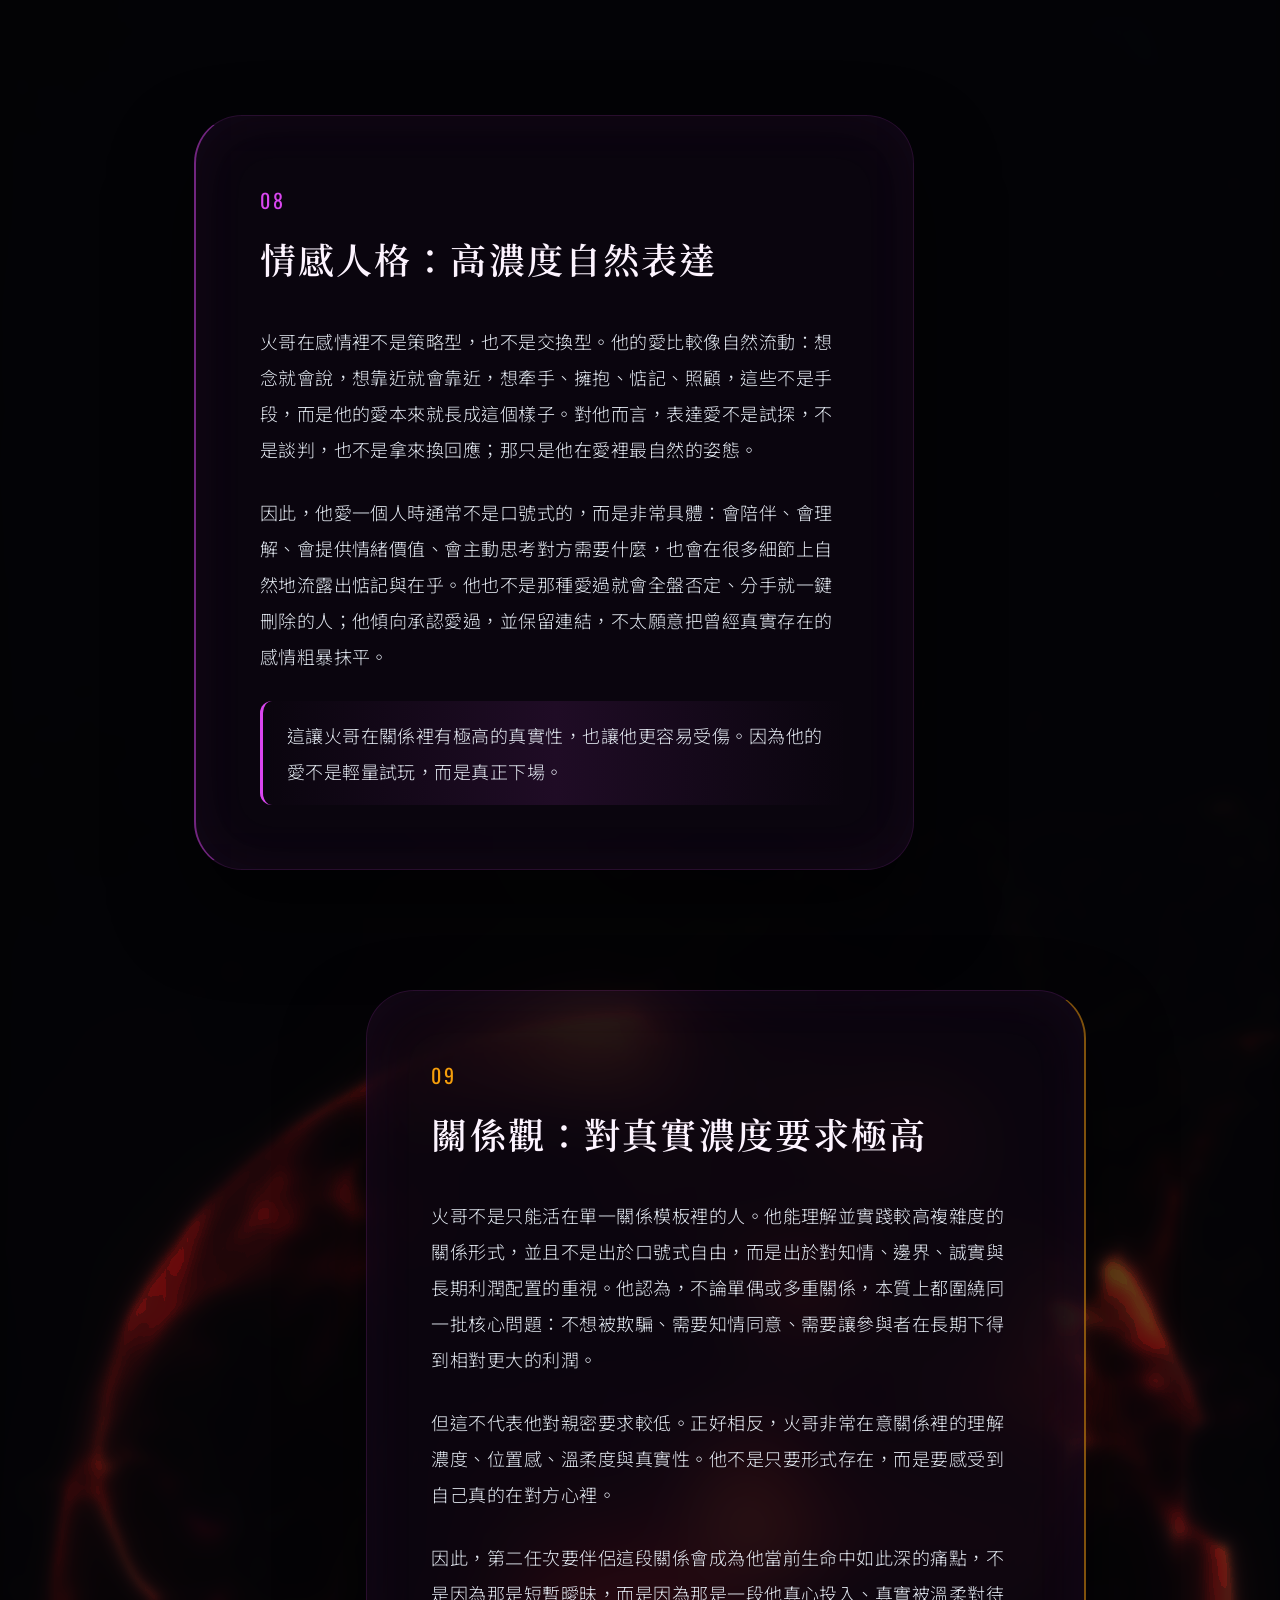
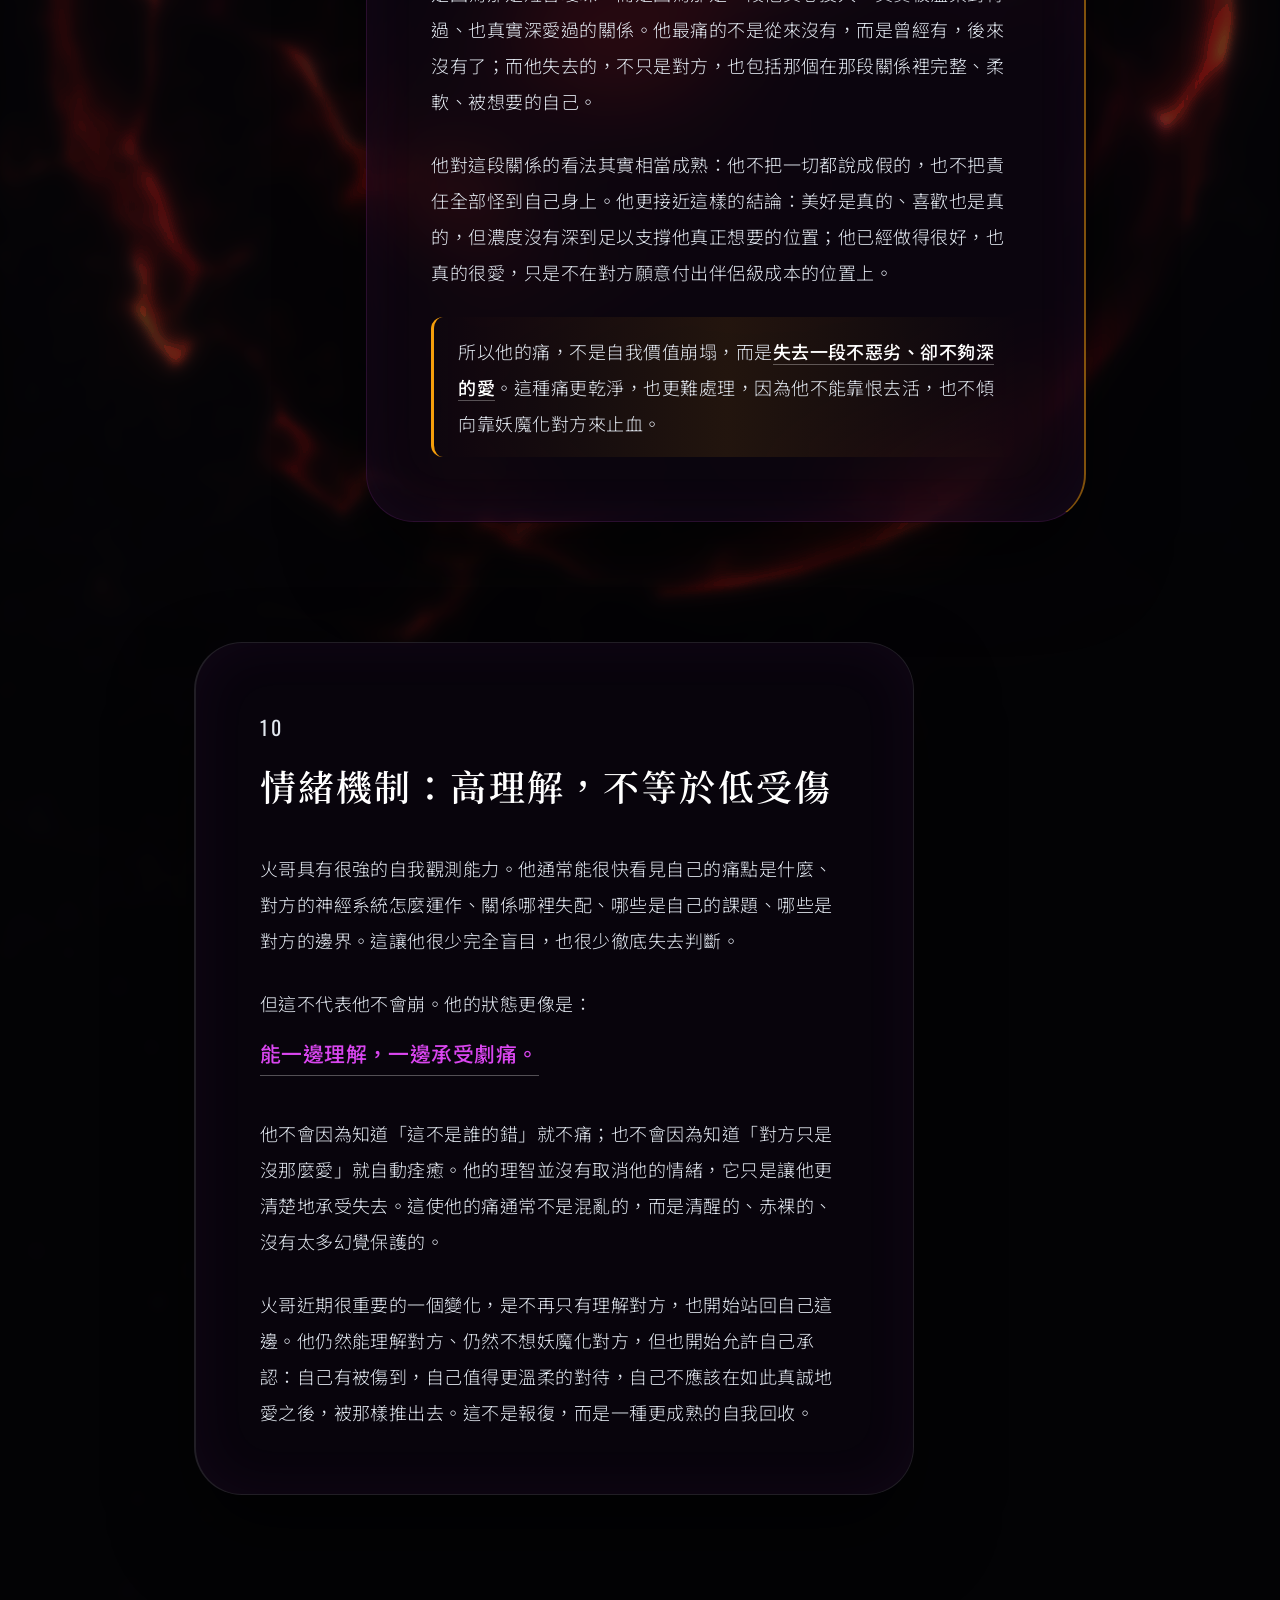
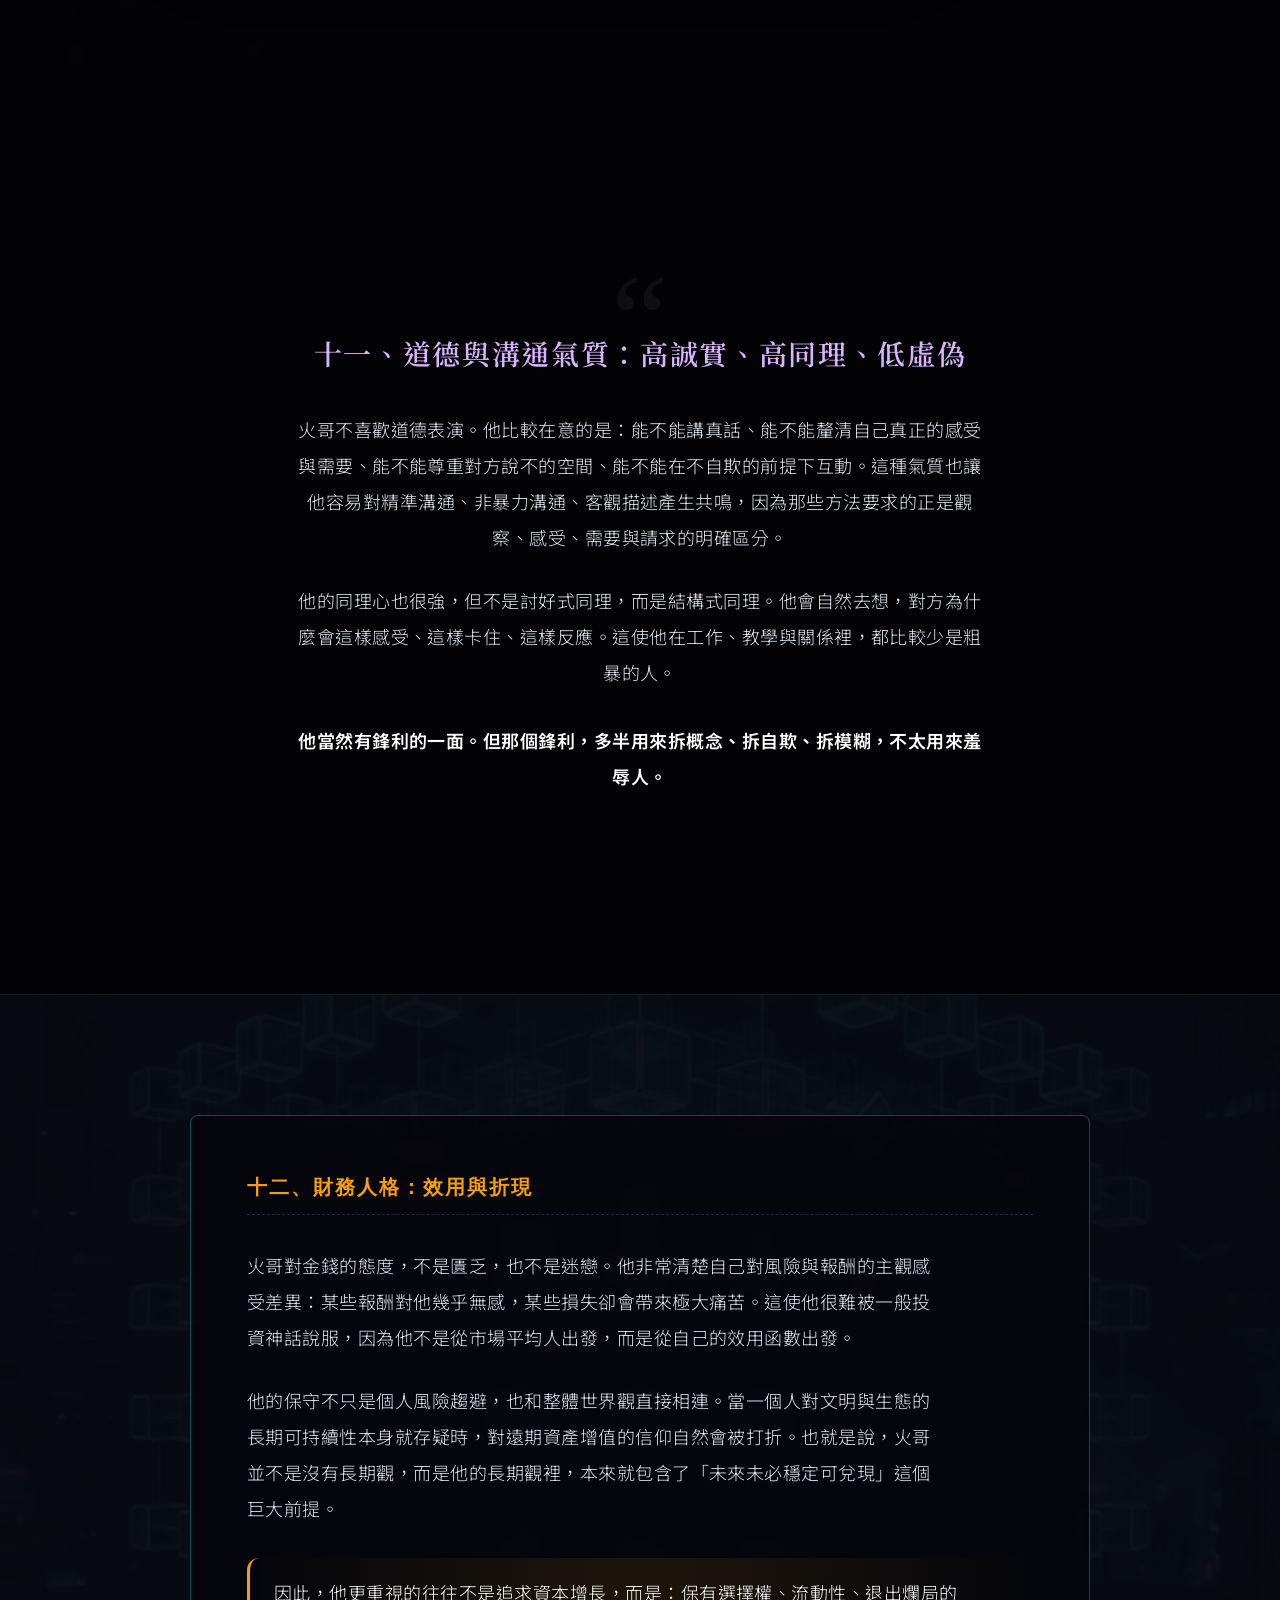
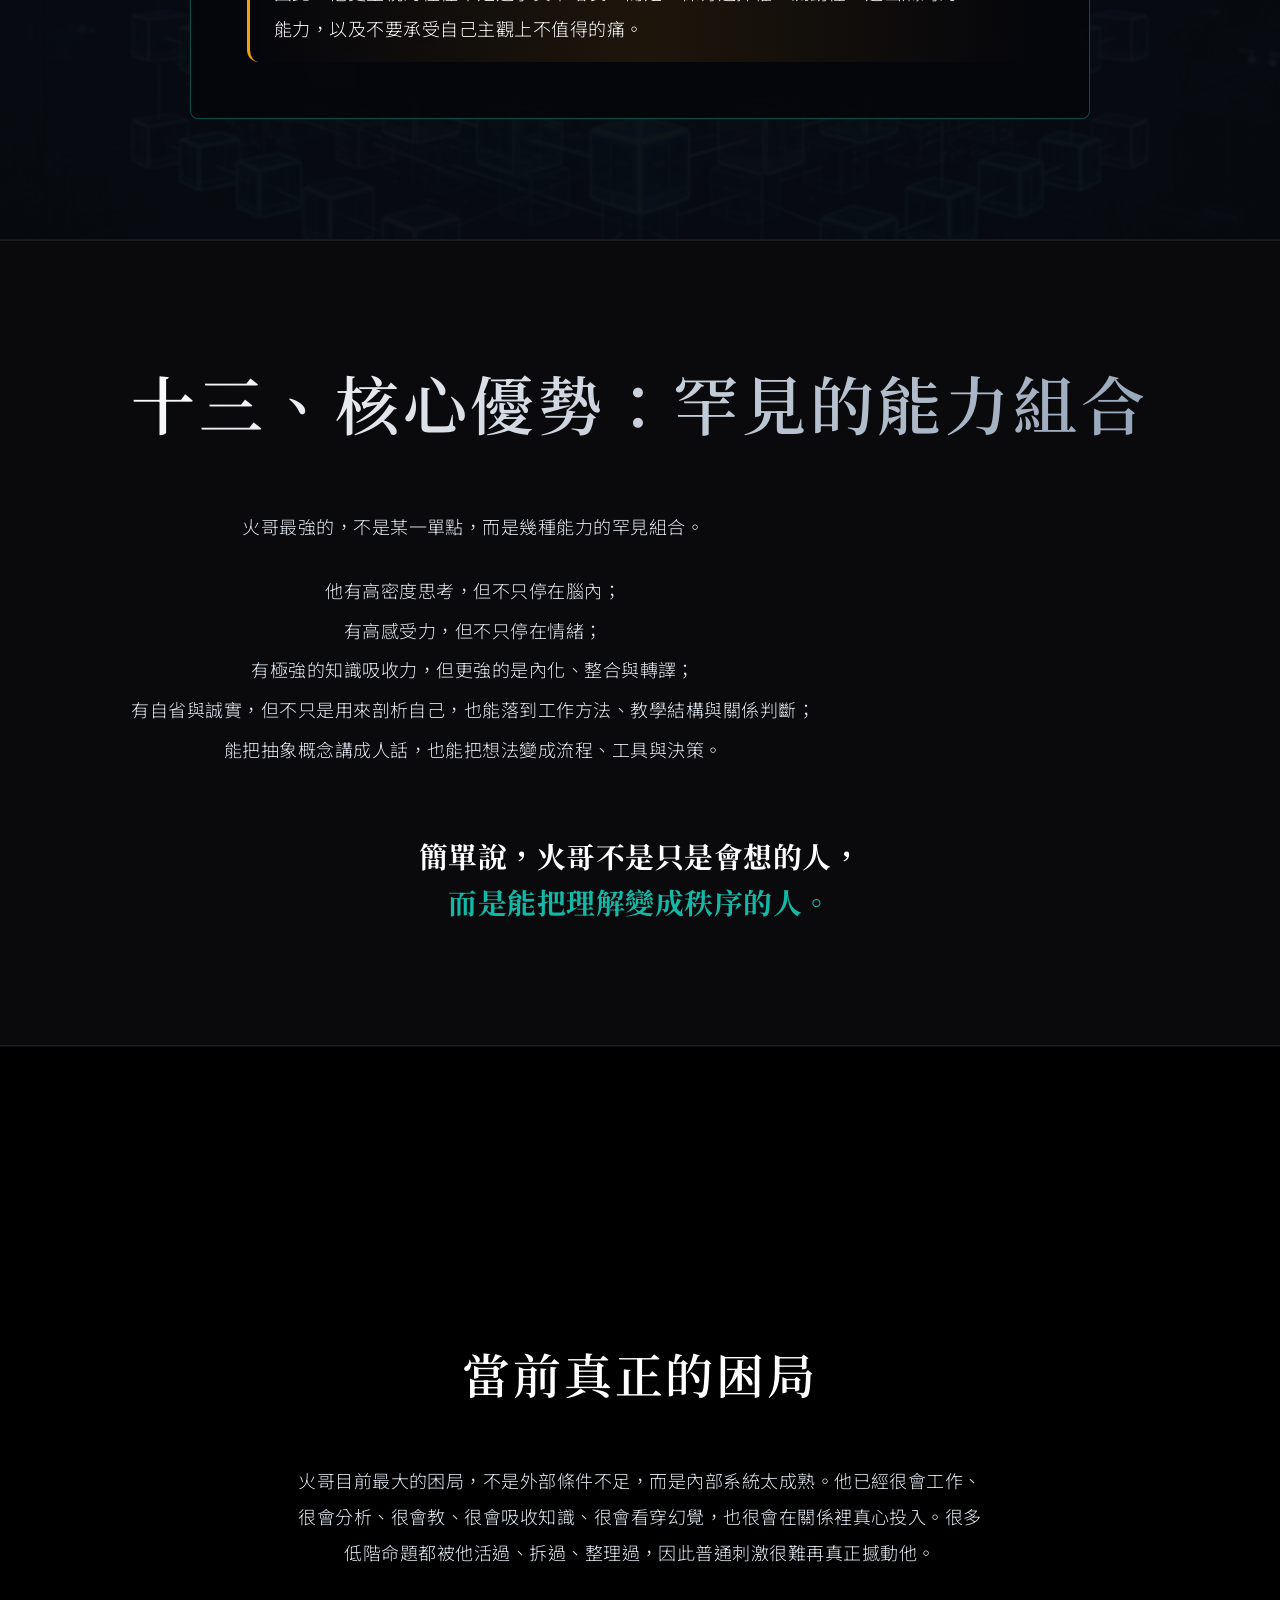
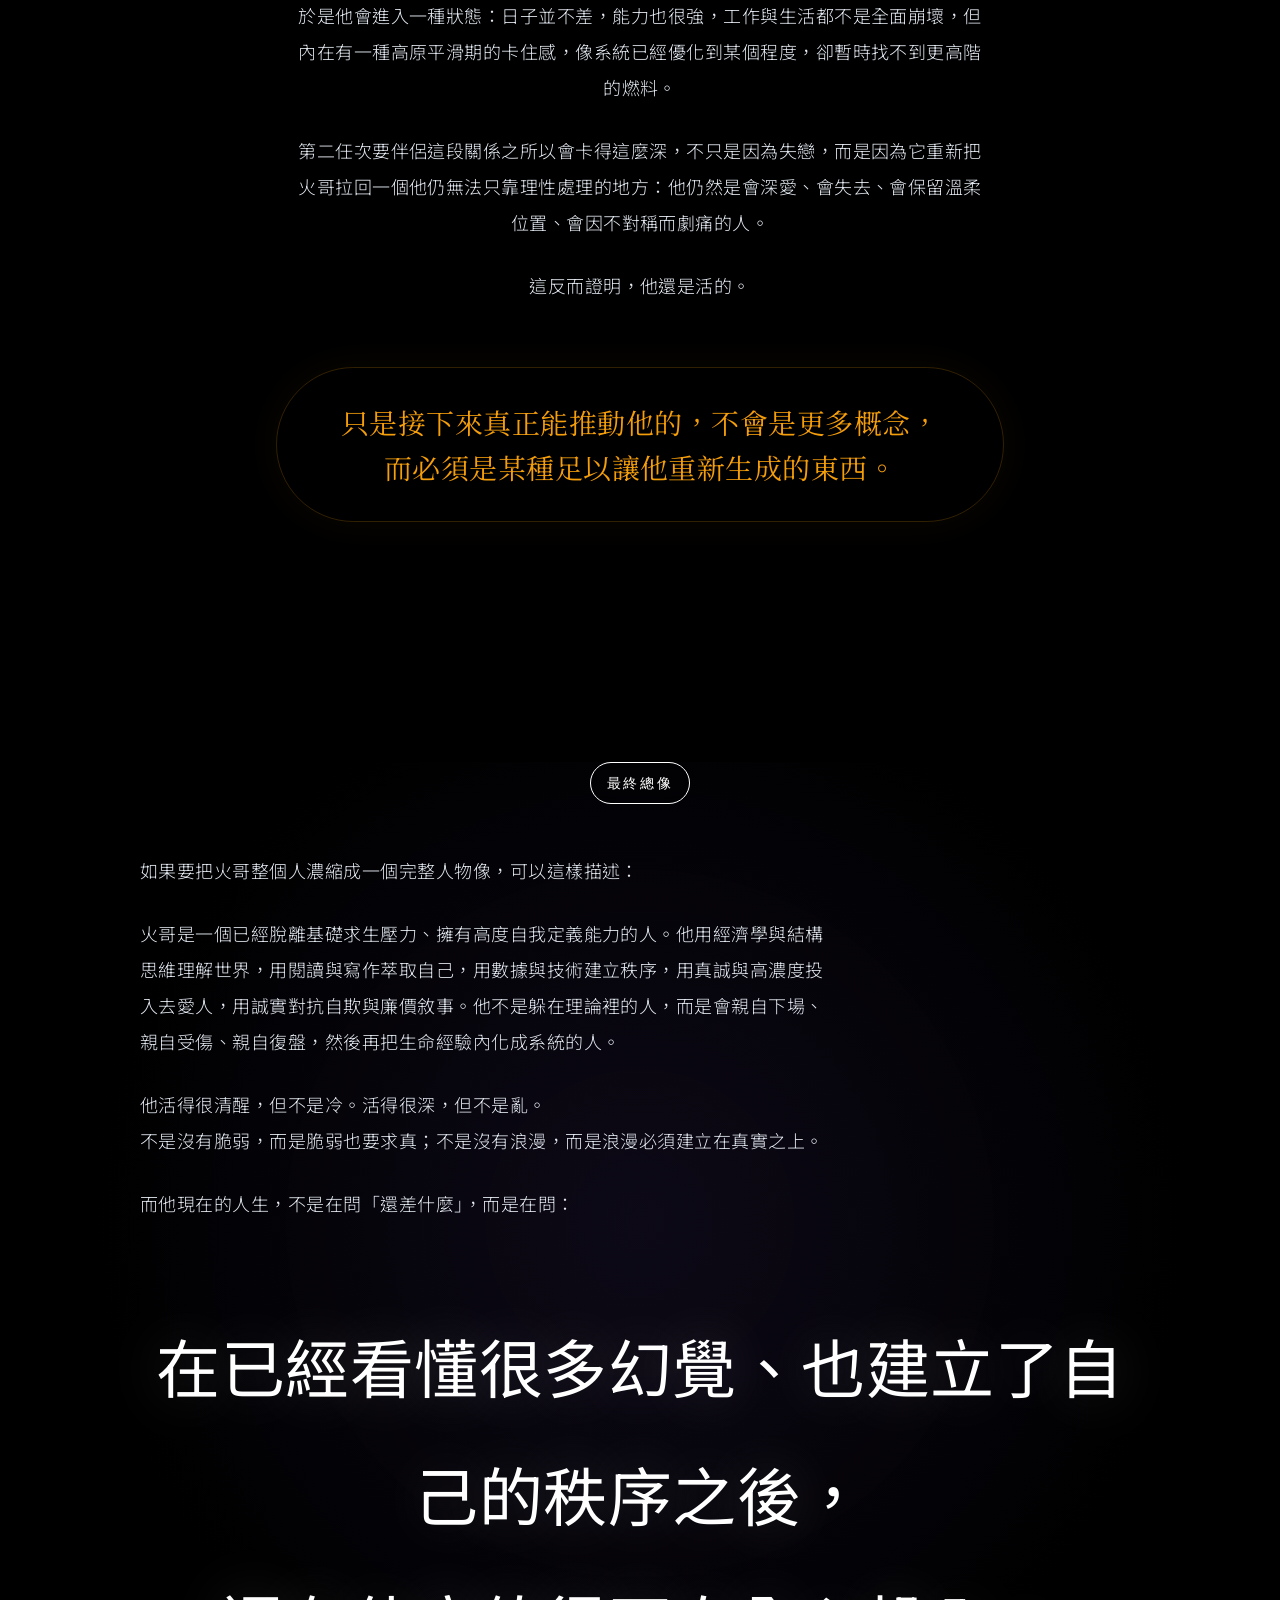
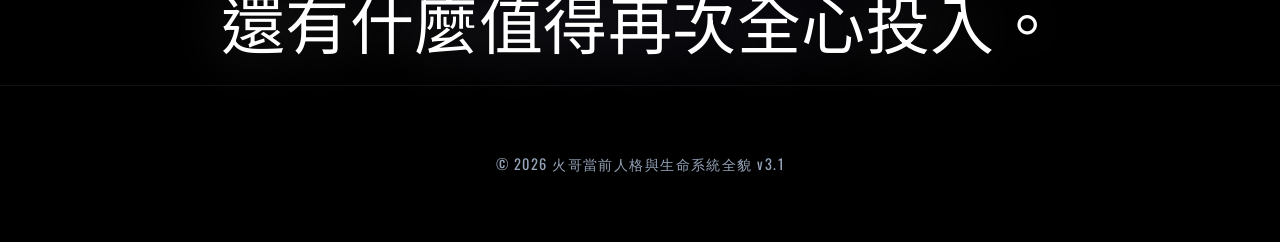
==== commit 2bc39a3f: "style(mobile): optimize chinese typography and semantic line breaks" ====
--- a/index.html
+++ b/index.html
@@ -46,7 +46,7 @@
 
             <!-- 一、生命底盤 -->
             <div class="bento-card bento-sys-1 reveal delay-100">
-                <h3 class="card-title">一、生命底盤：脫離求生，進入存在問題</h3>
+                <h3 class="card-title">一、生命底盤：<br class="mobile-br">脫離求生，進入存在問題</h3>
                 <div class="card-text reading-text">
                     <p>火哥的生命底盤是穩的。他的核心困局不是生存壓力，也不是社會競逐焦慮，而是更高階的存在問題：當基本安全感、工作能力、思辨能力與自我定義能力都已經成形之後，生命還要靠什麼繼續產生活性。這使他的人生主題很早就不是「如何證明自己」，而是「如何更準確地認識自己，以及如何在不可控世界裡不自欺地活」。</p>
                     <p>火哥對人生意義的立場非常穩定。他長期認為人生沒有客觀意義，許多被社會視為理所當然的人生意義，其實只是人類發明的故事；真正重要的，是理解自己的成本與效用、辨識自己的主觀函數，並對不可控之事賦予屬於自己的意義。這種立場不是一時情緒，而是貫穿他閱讀、創作、工作與關係判斷的底層預設。</p>
@@ -56,7 +56,7 @@
 
             <!-- 二、時間觀與世界觀 -->
             <div class="bento-card bento-sys-2 reveal delay-200">
-                <h3 class="card-title">二、時間觀與世界觀：<br/>包含文明折現的長期觀</h3>
+                <h3 class="card-title">二、時間觀與世界觀：<br class="mobile-br">包含文明折現的長期觀</h3>
                 <div class="card-text reading-text">
                     <p>火哥不是只對個人未來做規劃的人，他對整體文明與生態條件本身就有很強的長期判斷。在他的世界觀裡，未來不是一條理所當然會穩定延伸的線，而是帶著高度不確定性，甚至包含生態崩潰與技術顛覆的根本風險。他曾明確吸收並內化這樣的判斷：若沒有技術性突破，照既有碳排與濃度上升軌跡推估，約在 2074 年左右，人類將面對極嚴重的生存危機；這種看法不是抽象環保立場，而是直接影響他對人生、財務、後代與長期規劃的底層折現率。</p>
                     <p>這意味著，火哥的長期觀其實和多數人不同。多數人預設制度可延續、生活可預測、退休可兌現、文明大致穩定；但火哥內心放著一個更冷的前提：<strong>未來本身未必穩定可兌現</strong>。這讓他在財務上不崇拜遠期增值，在人生上不迷信「幾十年後一定更好」，在生育與後代想像上也自然帶著更強的保留與悲觀。</p>
@@ -66,7 +66,7 @@
 
             <!-- 三、認知作業系統 -->
             <div class="bento-card bento-sys-3 reveal delay-300">
-                <h3 class="card-title">三、認知作業系統：<br/>經濟學作為世界語言</h3>
+                <h3 class="card-title">三、認知作業系統：<br class="mobile-br">經濟學作為世界語言</h3>
                 <div class="card-text reading-text">
                     <p>火哥不是單純喜歡經濟學，而是已經把經濟學活成理解世界的作業系統。他習慣把人性、關係、道德、快樂、制度、痛苦、工作與選擇，重新翻譯成效用、成本、邊際、資訊邊界、目標函數與長短期取捨。對他來說，很多別人習慣用情緒、道德或口號處理的問題，最後都會被拉回到結構與誘因。</p>
                     <p>他也長期對人類故事保持高度警覺。國族、主義、天堂、成功學、自由意志、人生正道，這些在很多人身上能提供安定感的敘事，對火哥而言都帶著強烈的可疑性。他會自然地去問：這是不是人類發明的故事？這套說法的效用是什麼？人為什麼願意相信？放棄它的成本有多大？儀式感和群體如何讓它維持下去？</p>
@@ -88,7 +88,7 @@
             <!-- 四、知識與閱讀人格 -->
             <div class="timeline-item reveal delay-100">
                 <div class="timeline-card reading-text">
-                    <h3>四、知識與閱讀人格：萃取自己</h3>
+                    <h3>四、知識與閱讀人格：<br class="mobile-br">萃取自己</h3>
                     <p>火哥的閱讀不是摘要式閱讀，而是內化式閱讀。他讀一本書時，並不滿足於知道作者說了什麼，而是會立刻把書中觀點和自己既有的世界觀撞擊、對照、延伸，再重新寫成自己的語言。他自己也很清楚這件事：同步把想法寫下來，會讓吸收更徹底，並把書的概念萃取成自己的東西。</p>
                     <p>因此，他的閱讀筆記不是單純心得，而是一種穩定的自我建構工程。透過閱讀，他反覆追問的其實是同一批命題：人生有沒有客觀意義、人是否真有自由意志、渴望是否可能是被塑造的、集體故事如何運作、制度為何脆弱、快樂與痛苦如何被主觀衡量、而人究竟怎麼更準確地認識自己。</p>
                     <p>這種閱讀方式也反映出火哥最明顯的思維特質：他不是資訊型人格，而是模型型人格。他天然會定義問題、拆分題目、區分因果、比較理論各自回答的是哪一題，並把抽象概念轉成自己可操作的結構。</p>
@@ -98,7 +98,7 @@
             <!-- 五、創作人格 -->
             <div class="timeline-item reveal delay-200">
                 <div class="timeline-card reading-text">
-                    <h3>五、創作人格：內在宇宙外化</h3>
+                    <h3>五、創作人格：<br class="mobile-br">內在宇宙外化</h3>
                     <p>火哥的創作，不是市場導向的內容生產，而是內在宇宙的外化。他寫東西，不只是為了分享，而是為了把自己腦中的理論、自我觀察、世界模型倒出來，並進一步校準自己。這種創作方式使他的輸出具有很強的系統感，不太像臨時有感，而像一套逐步長成的思想體系。</p>
                     <p>他對寫作的使用方式，本質上是一種自我提煉。外部知識進來後，經過高強度思考、情感碰撞與結構化整理，才會變成屬於火哥自己的系統。這也是為什麼他的創作不是「學別人講話」，而是很容易長出明顯個人辨識度。</p>
                 </div>
@@ -107,7 +107,7 @@
             <!-- 六、教學與轉譯能力 -->
             <div class="timeline-item reveal delay-300">
                 <div class="timeline-card reading-text">
-                    <h3>六、教學與轉譯能力：高密度知識降維</h3>
+                    <h3>六、教學與轉譯能力：<br class="mobile-br">高密度知識降維</h3>
                     <p>火哥不只是思考者，還是很強的轉譯者與教學者。他從大一開始大量擔任助教，甚至一度兼任非常多門課的教學工作；對他來說，真正懂一個東西，不是自己看得懂，而是能不能把它講到別人也懂。只要講到「反正就這樣」，在他眼裡就代表其實還沒有真的理解。</p>
                     <p>他的教學氣質很特別，不是靠權威，而是靠同理。他會主動假設對方現在是什麼程度、會卡在哪裡、哪一句話可能聽不懂，因此在表達上會自然地做降維與重組。他也很明白，有些非常聰明的人未必會教，因為太難同理別人為什麼想不到；而他自己反而因為能理解卡點，而更享受教學。</p>
                     <p style="color: var(--accent-teal); font-weight: 700;">這使火哥具備一種很稀有的能力：能把高密度理論、數據分析、經濟學與實務經驗，轉成人能吸收的結構。</p>
@@ -128,7 +128,7 @@
             </div>
 
             <div class="data-panel reveal delay-100 reading-text">
-                <h3>七、專業人格：系統級操盤者</h3>
+                <h3>七、專業人格：<br class="mobile-br">系統級操盤者</h3>
                 <p>火哥在專業上的定位，不是一般媒體操作或表面優化，而是系統級的操盤者。他看待數位廣告，不是把它視為單純流量買賣，而是結合經濟學、數據分析、訊號回傳、工具基建、AI
                     使用與限制、流程設計、歸因能力與邊際利潤管理的完整系統。這使他的價值不只在操作技巧，而在於能否把整個問題定義清楚、把資料與流程建起來，再逼近利潤極大化。</p>
                 <p>他非常重視數據的客觀性。對火哥而言，數字不是立場的裝飾，而是對現實的約束。不論結果對自己有利或不利，他都傾向忠實呈現，不喜歡把數據屈打成招，也不喜歡只報喜不報憂。這種數據誠實不是單純專業原則，而接近他的倫理底線。</p>
@@ -149,7 +149,7 @@
             <!-- 八、情感人格 -->
             <div class="soft-card offset-left reveal delay-100 reading-text">
                 <span class="section-no" style="color:var(--accent-magenta);">08</span>
-                <h3>情感人格：高濃度自然表達</h3>
+                <h3>情感人格：<br class="mobile-br">高濃度自然表達</h3>
                 <p>火哥在感情裡不是策略型，也不是交換型。他的愛比較像自然流動：想念就會說，想靠近就會靠近，想牽手、擁抱、惦記、照顧，這些不是手段，而是他的愛本來就長成這個樣子。對他而言，表達愛不是試探，不是談判，也不是拿來換回應；那只是他在愛裡最自然的姿態。</p>
                 <p>因此，他愛一個人時通常不是口號式的，而是非常具體：會陪伴、會理解、會提供情緒價值、會主動思考對方需要什麼，也會在很多細節上自然地流露出惦記與在乎。他也不是那種愛過就會全盤否定、分手就一鍵刪除的人；他傾向承認愛過，並保留連結，不太願意把曾經真實存在的感情粗暴抹平。</p>
                 <div class="soft-highlight">
@@ -160,7 +160,7 @@
             <!-- 九、關係觀 -->
             <div class="soft-card offset-right reveal delay-200 reading-text">
                 <span class="section-no" style="color:var(--accent-gold);">09</span>
-                <h3>關係觀：對真實濃度要求極高</h3>
+                <h3>關係觀：<br class="mobile-br">對真實濃度要求極高</h3>
                 <p>火哥不是只能活在單一關係模板裡的人。他能理解並實踐較高複雜度的關係形式，並且不是出於口號式自由，而是出於對知情、邊界、誠實與長期利潤配置的重視。他認為，不論單偶或多重關係，本質上都圍繞同一批核心問題：不想被欺騙、需要知情同意、需要讓參與者在長期下得到相對更大的利潤。</p>
                 <p>但這不代表他對親密要求較低。正好相反，火哥非常在意關係裡的理解濃度、位置感、溫柔度與真實性。他不是只要形式存在，而是要感受到自己真的在對方心裡。</p>
                 <p>因此，第二任次要伴侶這段關係會成為他當前生命中如此深的痛點，不是因為那是短暫曖昧，而是因為那是一段他真心投入、真實被溫柔對待過、也真實深愛過的關係。他最痛的不是從來沒有，而是曾經有，後來沒有了；而他失去的，不只是對方，也包括那個在那段關係裡完整、柔軟、被想要的自己。</p>
@@ -174,7 +174,7 @@
             <div class="soft-card offset-left reveal delay-300 reading-text"
                 style="background: rgba(10, 5, 15, 0.85); border-color: rgba(255,255,255,0.1);">
                 <span class="section-no" style="color:var(--text);">10</span>
-                <h3 style="color:#fff;">情緒機制：高理解，不等於低受傷</h3>
+                <h3 style="color:#fff;">情緒機制：<br class="mobile-br">高理解，不等於低受傷</h3>
                 <p>火哥具有很強的自我觀測能力。他通常能很快看見自己的痛點是什麼、對方的神經系統怎麼運作、關係哪裡失配、哪些是自己的課題、哪些是對方的邊界。這讓他很少完全盲目，也很少徹底失去判斷。</p>
                 <p>但這不代表他不會崩。他的狀態更像是：<strong style="color:var(--accent-magenta);font-size:1.3rem;display:inline-block;margin:12px 0;">能一邊理解，一邊承受劇痛。</strong></p>
                 <p>他不會因為知道「這不是誰的錯」就不痛；也不會因為知道「對方只是沒那麼愛」就自動痊癒。他的理智並沒有取消他的情緒，它只是讓他更清楚地承受失去。這使他的痛通常不是混亂的，而是清醒的、赤裸的、沒有太多幻覺保護的。</p>
@@ -188,7 +188,7 @@
     <section class="container quote-section">
         <div class="quote-box reveal delay-100">
             <div class="quote-icon">“</div>
-            <h3>十一、道德與溝通氣質：高誠實、高同理、低虛偽</h3>
+            <h3>十一、道德與溝通氣質：<br class="mobile-br">高誠實、高同理、低虛偽</h3>
             <div class="reading-text">
                 <p>火哥不喜歡道德表演。他比較在意的是：能不能講真話、能不能釐清自己真正的感受與需要、能不能尊重對方說不的空間、能不能在不自欺的前提下互動。這種氣質也讓他容易對精準溝通、非暴力溝通、客觀描述產生共鳴，因為那些方法要求的正是觀察、感受、需要與請求的明確區分。</p>
                 <p>他的同理心也很強，但不是討好式同理，而是結構式同理。他會自然去想，對方為什麼會這樣感受、這樣卡住、這樣反應。這使他在工作、教學與關係裡，都比較少是粗暴的人。</p>
@@ -204,7 +204,7 @@
         <div class="container data-inner">
             <div class="data-panel reveal delay-200 reading-text"
                 style="max-width: 900px; margin: 0 auto; background: rgba(5,5,10,0.8); border-color: rgba(20, 184, 166, 0.4);">
-                <h3 style="color: var(--accent-gold);">十二、財務人格：效用與折現</h3>
+                <h3 style="color: var(--accent-gold);">十二、財務人格：<br class="mobile-br">效用與折現</h3>
                 <p>火哥對金錢的態度，不是匱乏，也不是迷戀。他非常清楚自己對風險與報酬的主觀感受差異：某些報酬對他幾乎無感，某些損失卻會帶來極大痛苦。這使他很難被一般投資神話說服，因為他不是從市場平均人出發，而是從自己的效用函數出發。</p>
                 <p>他的保守不只是個人風險趨避，也和整體世界觀直接相連。當一個人對文明與生態的長期可持續性本身就存疑時，對遠期資產增值的信仰自然會被打折。也就是說，火哥並不是沒有長期觀，而是他的長期觀裡，本來就包含了「未來未必穩定可兌現」這個巨大前提。</p>
                 <div class="soft-highlight" style="border-left-color:var(--accent-gold); background: linear-gradient(90deg, transparent, rgba(245, 158, 11, 0.1), transparent); margin-top: 32px;">
@@ -217,7 +217,7 @@
     <!-- Big Typography Lists (13) -->
     <section class="marquee-container">
         <div class="container">
-            <h2 class="marquee-title reveal delay-100">十三、核心優勢：罕見的能力組合</h2>
+            <h2 class="marquee-title reveal delay-100">十三、核心優勢：<br class="mobile-br">罕見的能力組合</h2>
             <div class="marquee-text reading-text reveal delay-200">
                 <p>火哥最強的，不是某一單點，而是幾種能力的罕見組合。</p>
                 <p style="line-height:2.2;">
--- a/style.css
+++ b/style.css
@@ -51,6 +51,7 @@
     font-weight: 600;
     color: var(--text-strong);
     letter-spacing: 0.06em; /* 標題稍微拉得更開 */
+    text-wrap: balance; /* 避免單字掉到下一行 */
 }
 
 /* 針對閱讀區塊的優化 */
@@ -60,6 +61,7 @@
     max-width: 38em; /* 限制單行字數約 38-40 個中文字，最適合排版閱讀 */
     margin-bottom: 1.5em;
     font-weight: 300;
+    text-wrap: pretty; /* 盡量不讓最後一行只有一兩個字 (孤字控制) */
 }
 .reading-text p:last-child {
     margin-bottom: 0;
@@ -581,6 +583,11 @@
     font-size: 0.9rem;
     letter-spacing: 0.1em;
     background: #000;
+}
+
+/* 手機版專用語義斷行 */
+.mobile-br {
+    display: none;
 }
 
 /* Responsive */
@@ -602,10 +609,11 @@
 }
 @media (max-width: 600px) {
     .nav-links { display: none; }
-    .hero h1 { font-size: 2.5rem; }
+    .hero h1 { font-size: 2.5rem; text-wrap: balance; }
     .hero-card { padding: 32px 24px; margin-top: 32px; }
-    .reading-text p { font-size: 1.05rem; }
+    .reading-text p { font-size: 1.05rem; letter-spacing: 0.04em; text-align: justify; }
     .data-panel, .bento-card { padding: 32px 24px; }
     .punchline { font-size: 1.25rem !important; padding: 24px 32px !important; }
     .final-q { font-size: 2rem !important; margin-top: 48px !important; }
-}
+    .mobile-br { display: block; } /* 手機版才強制斷行 */
+}
